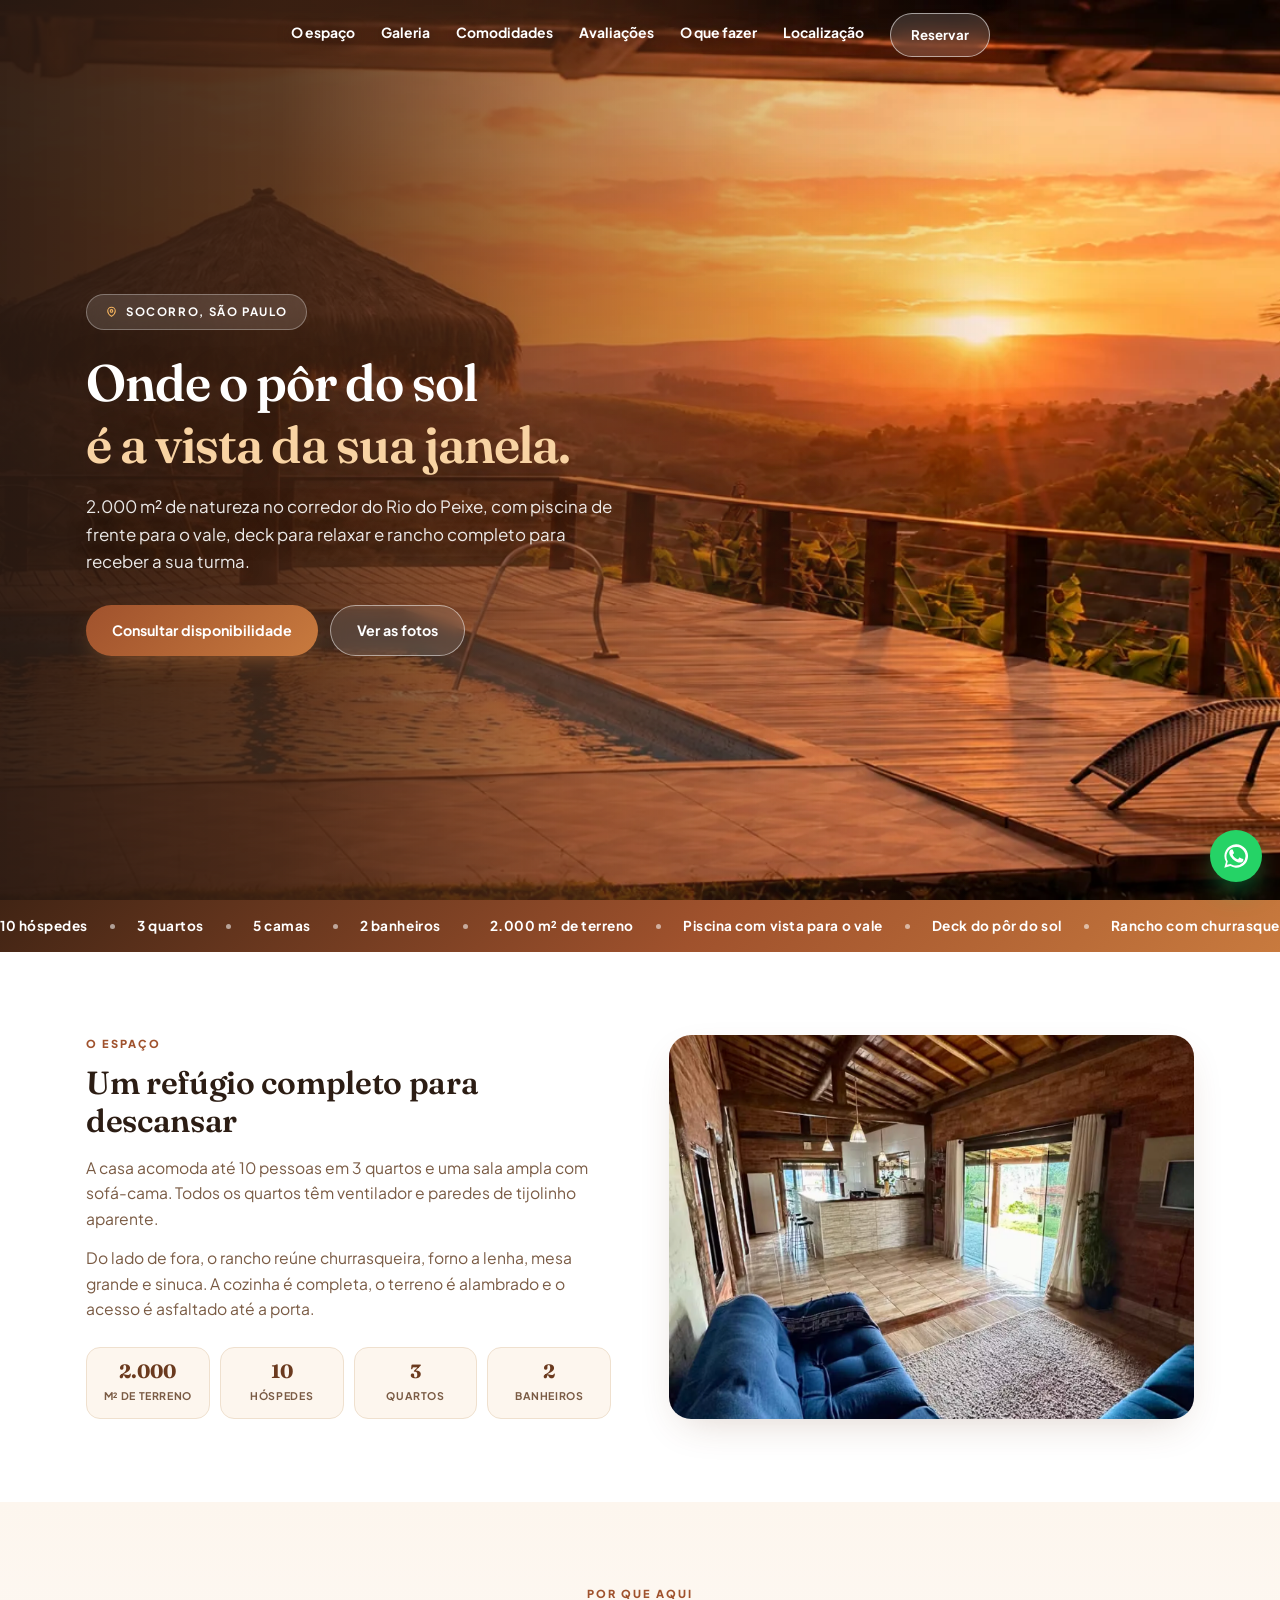
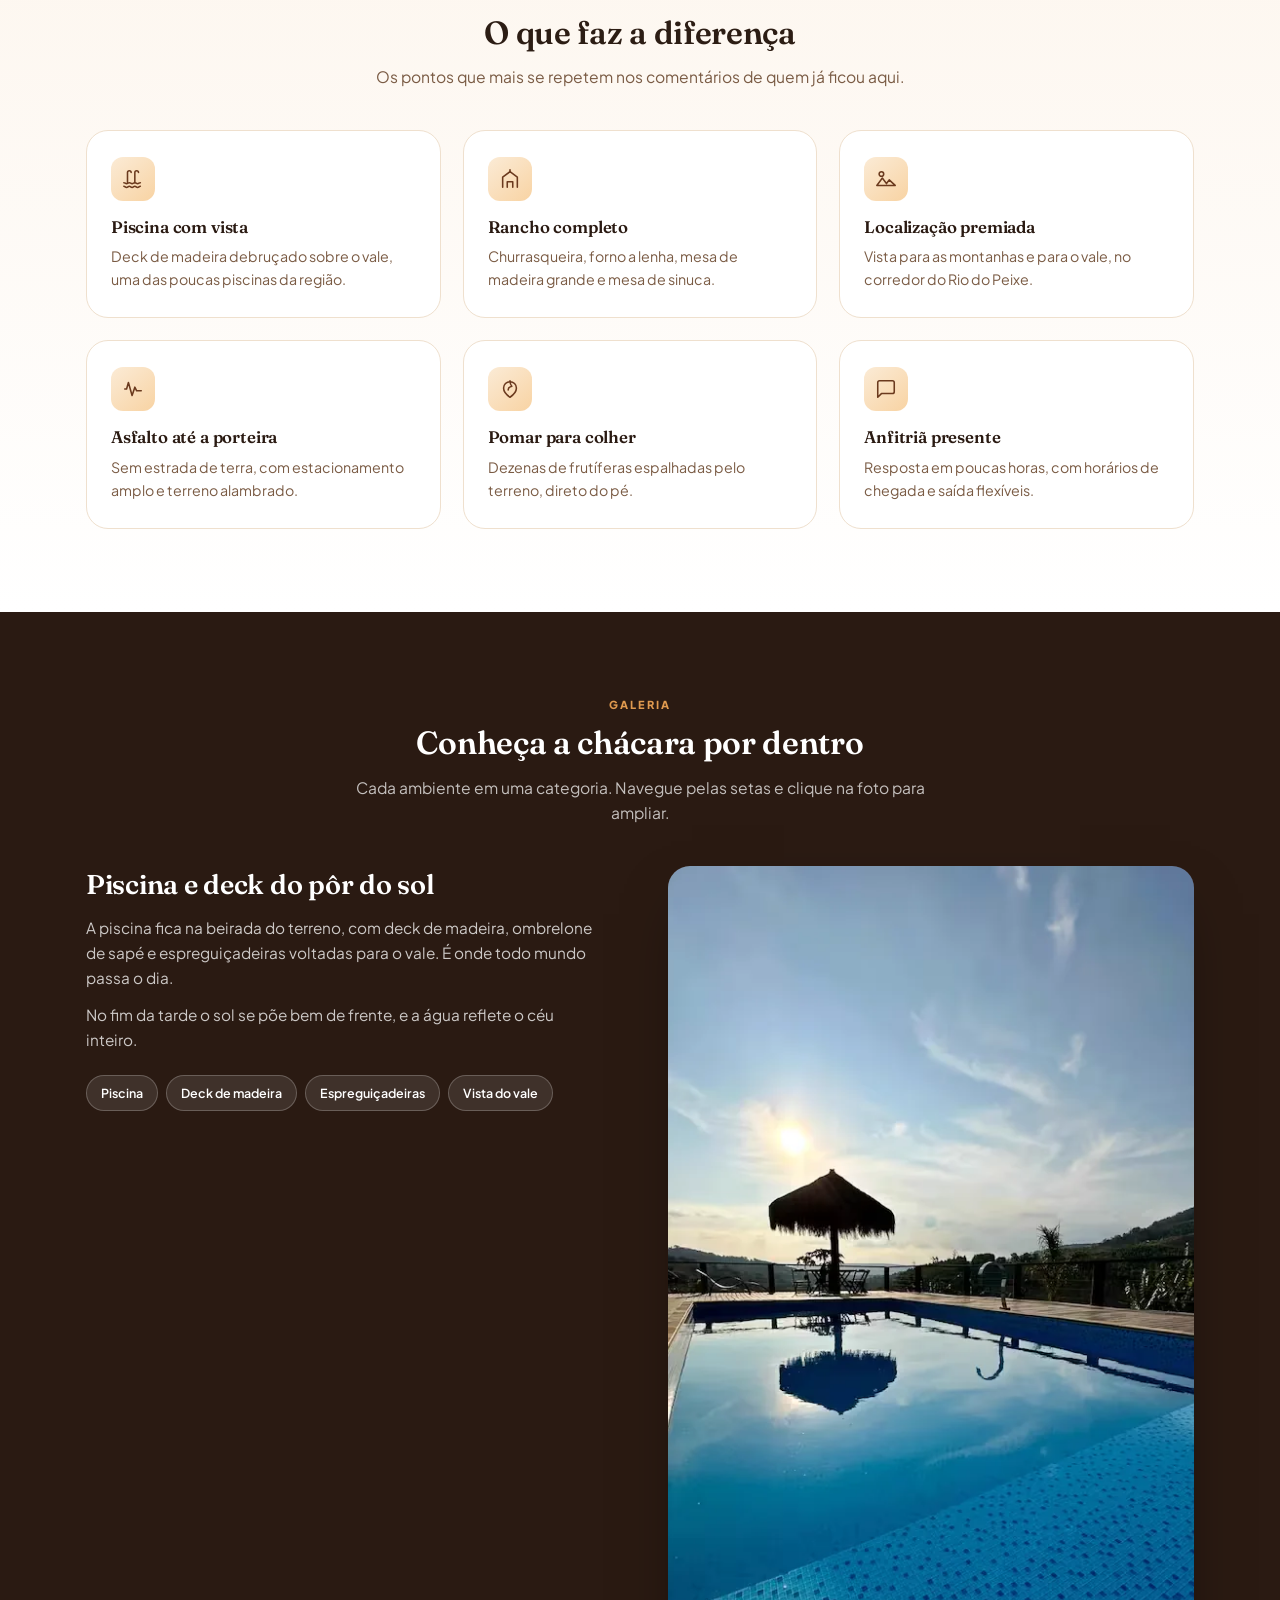
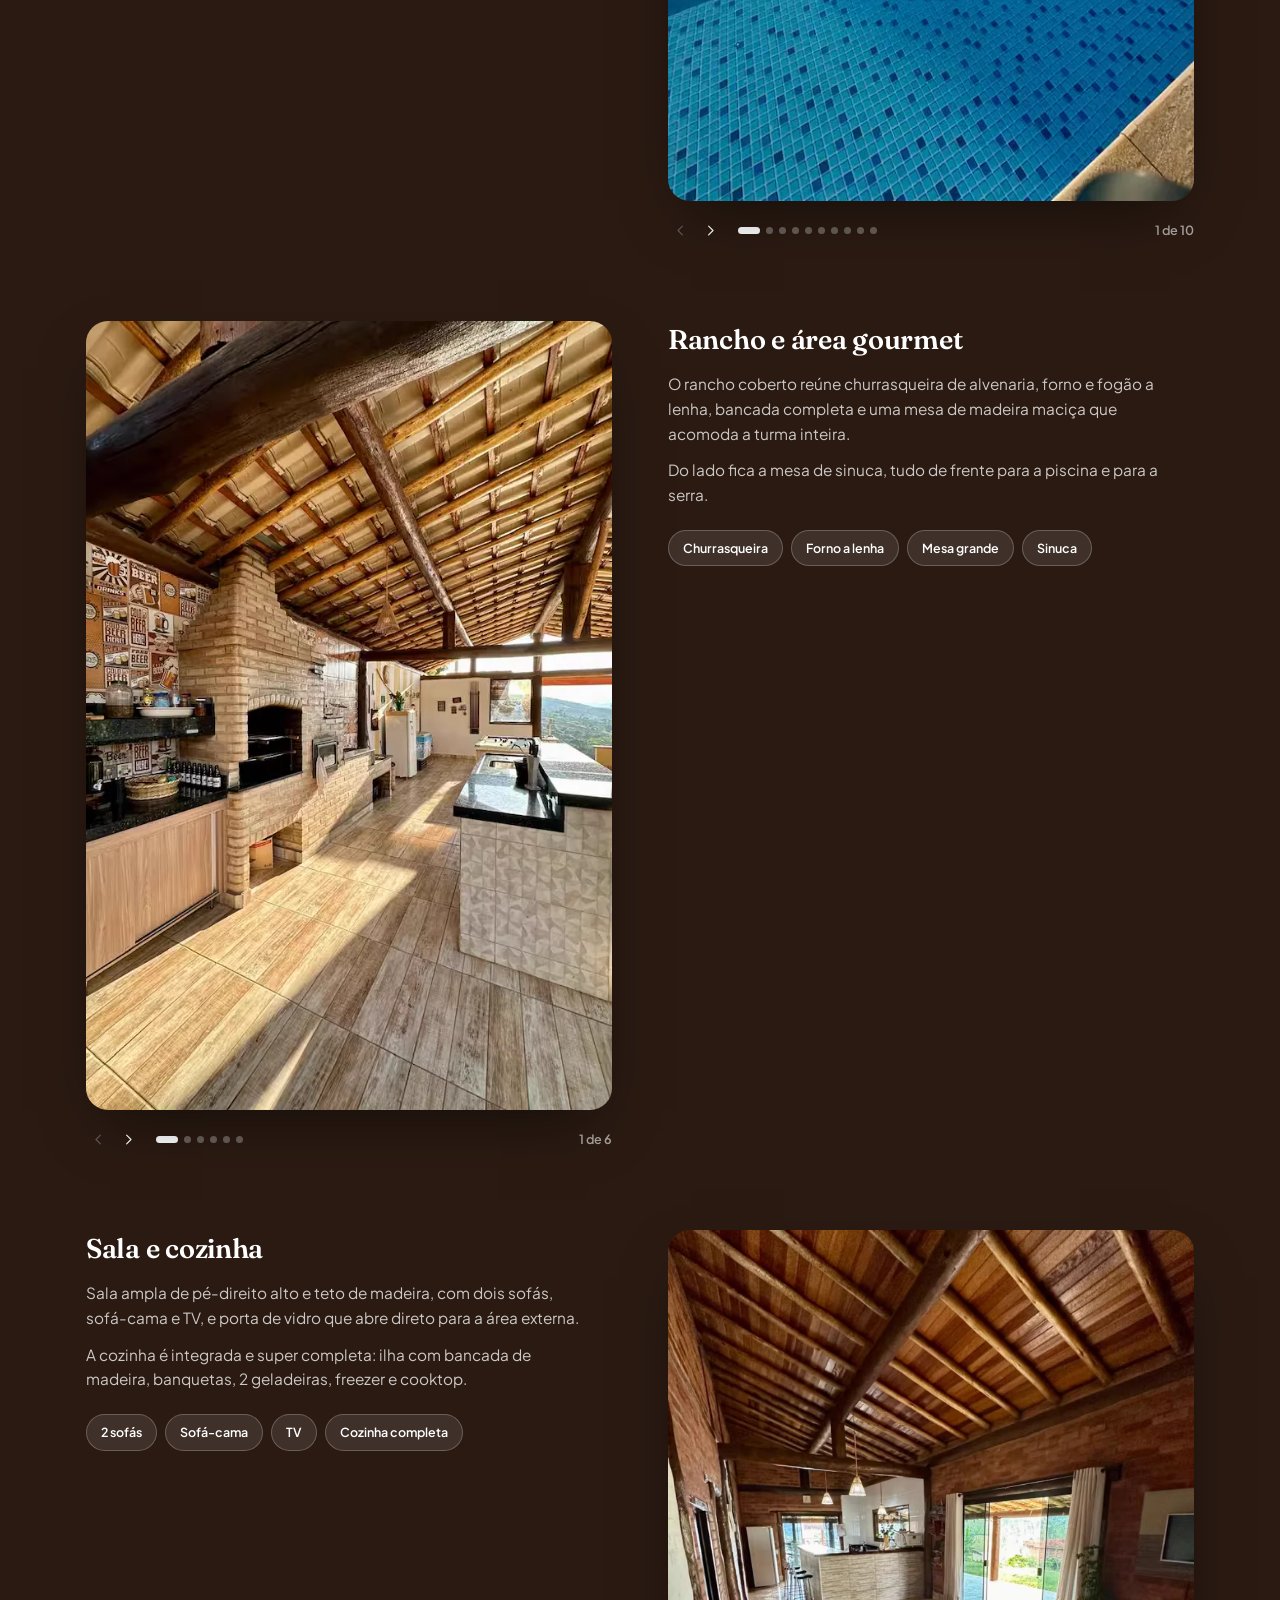
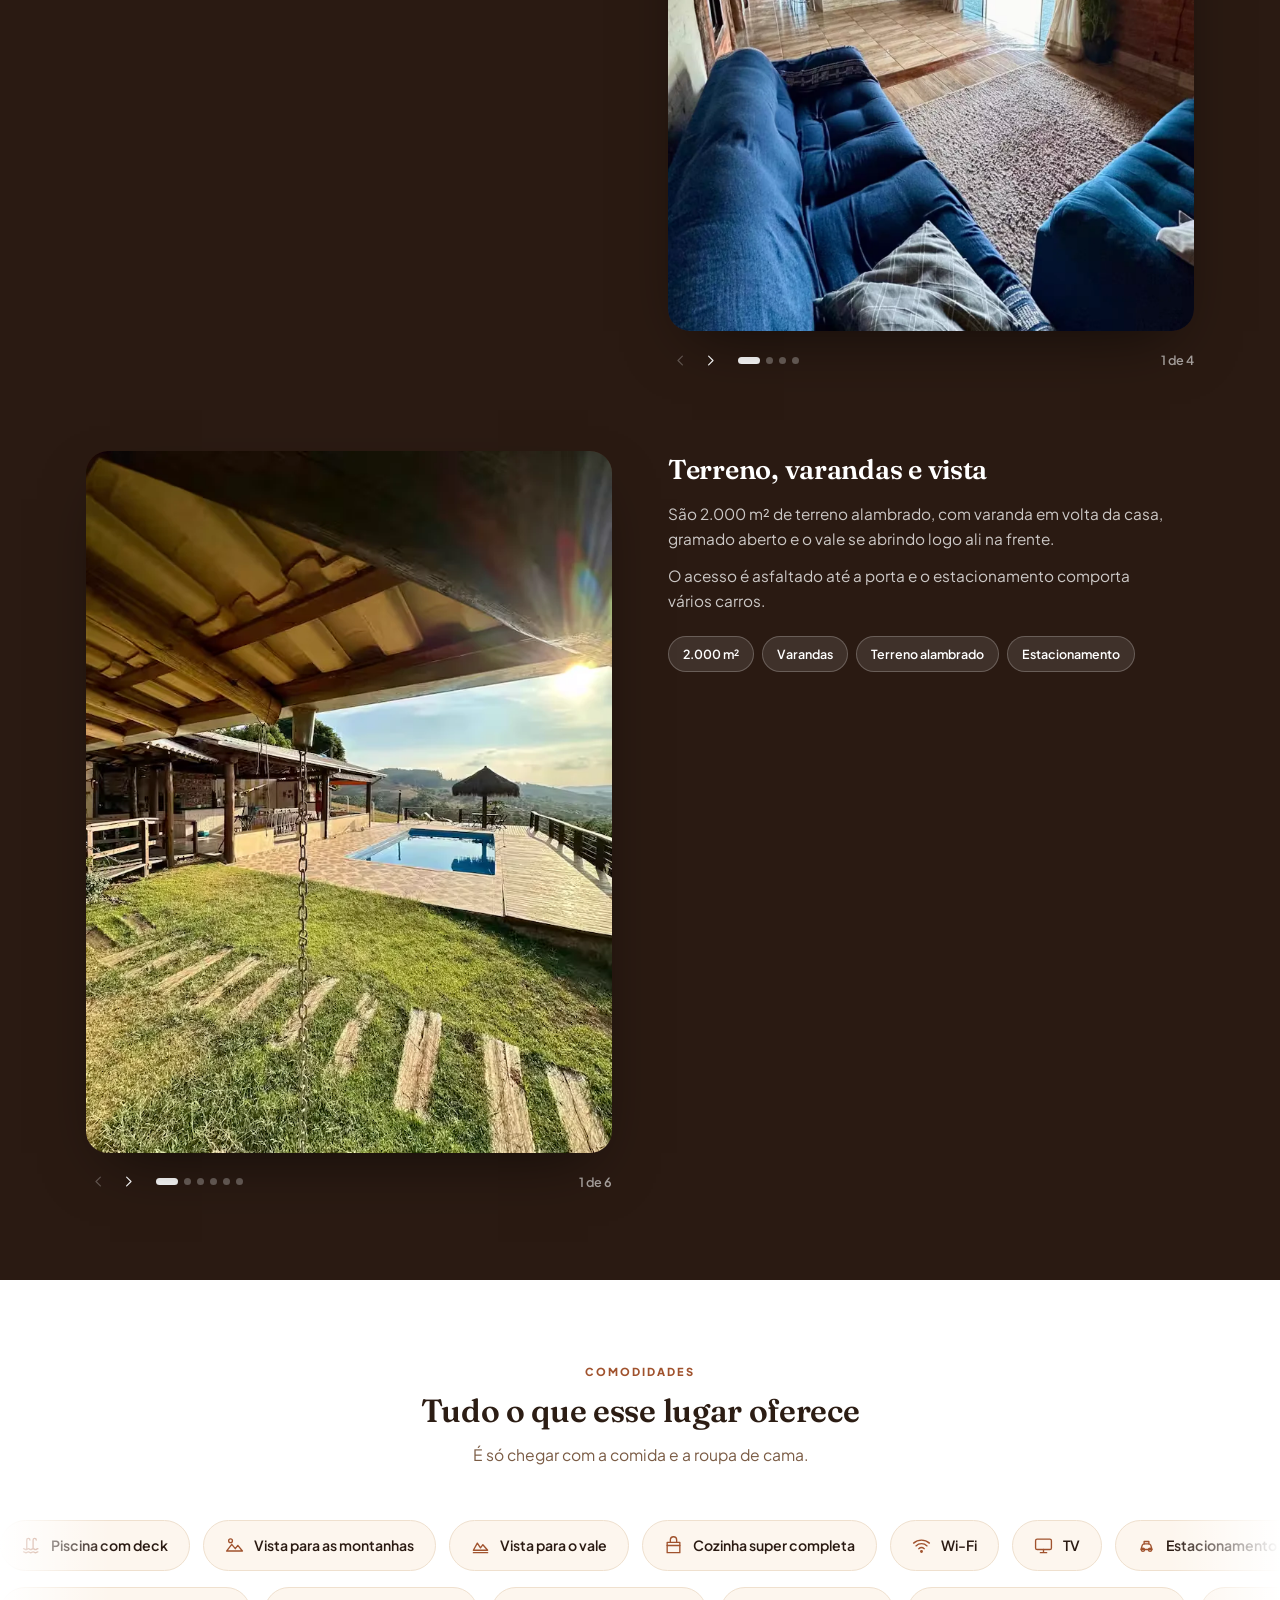
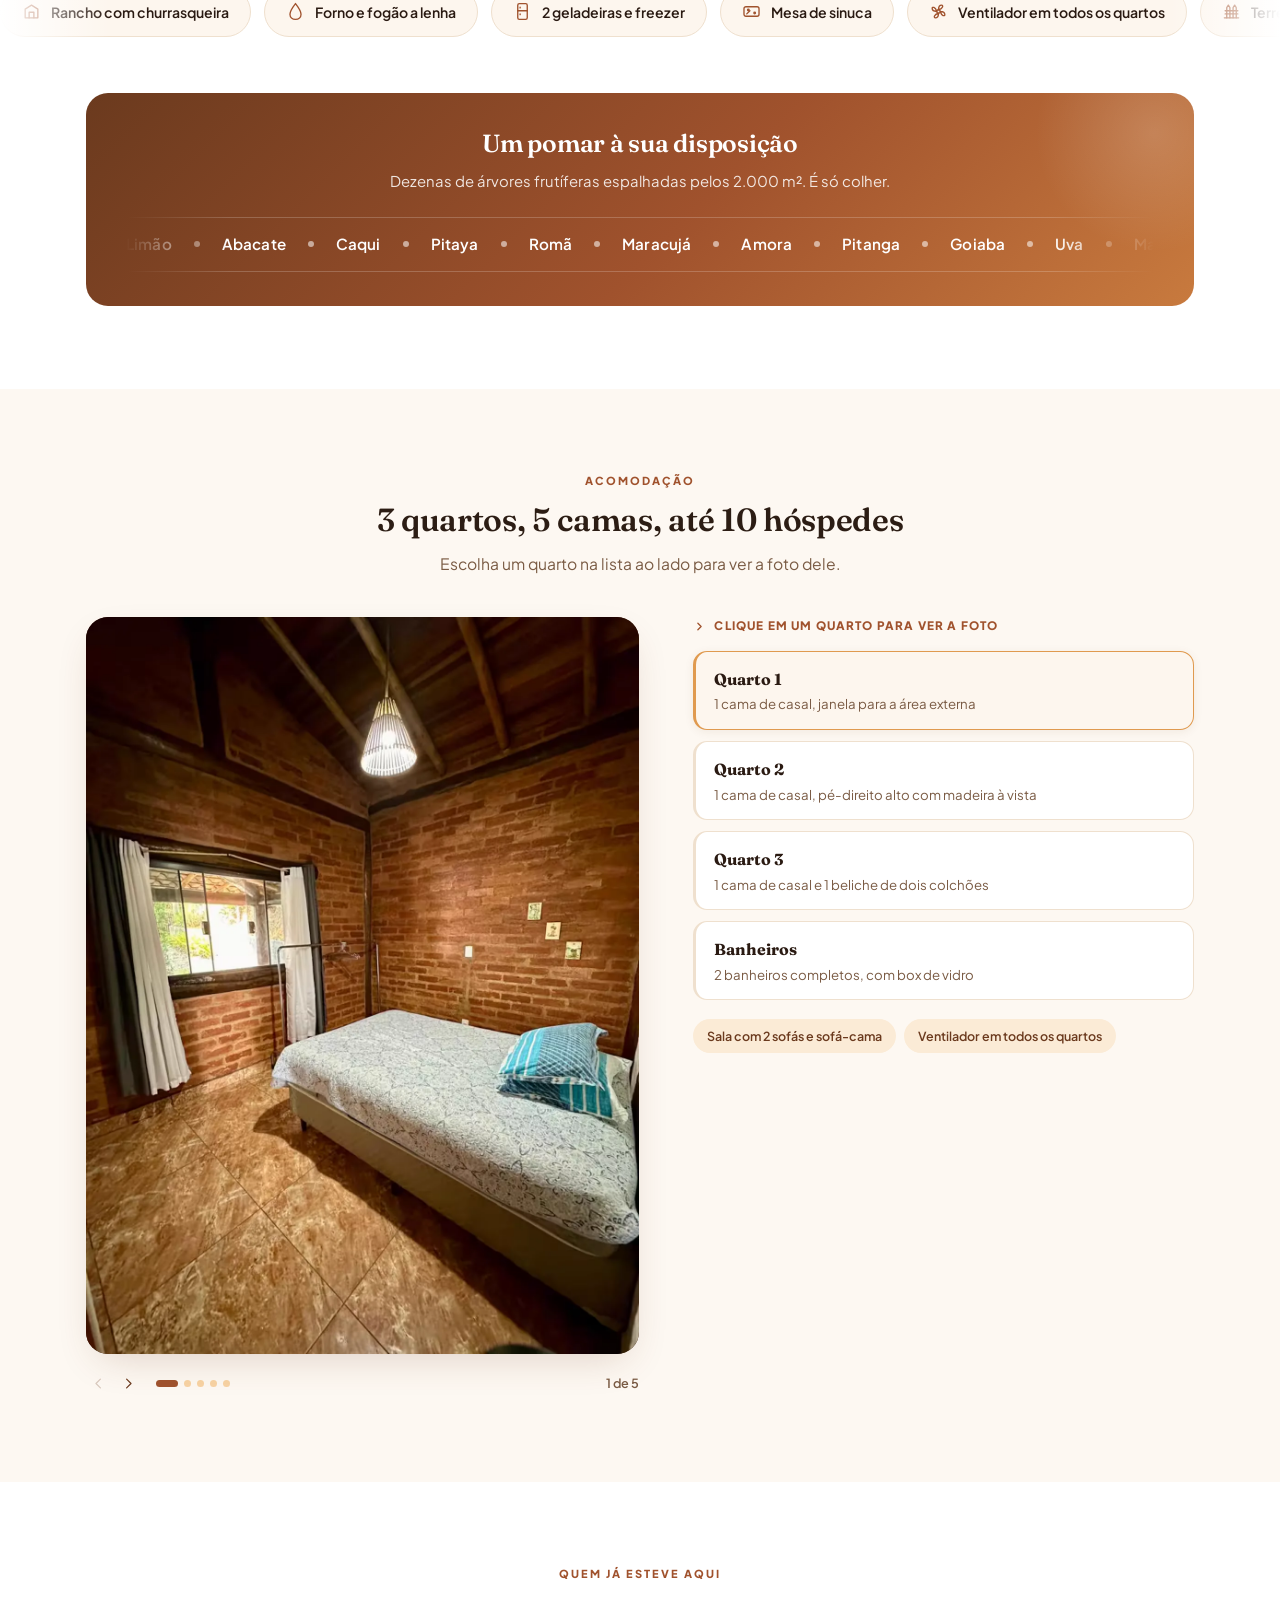
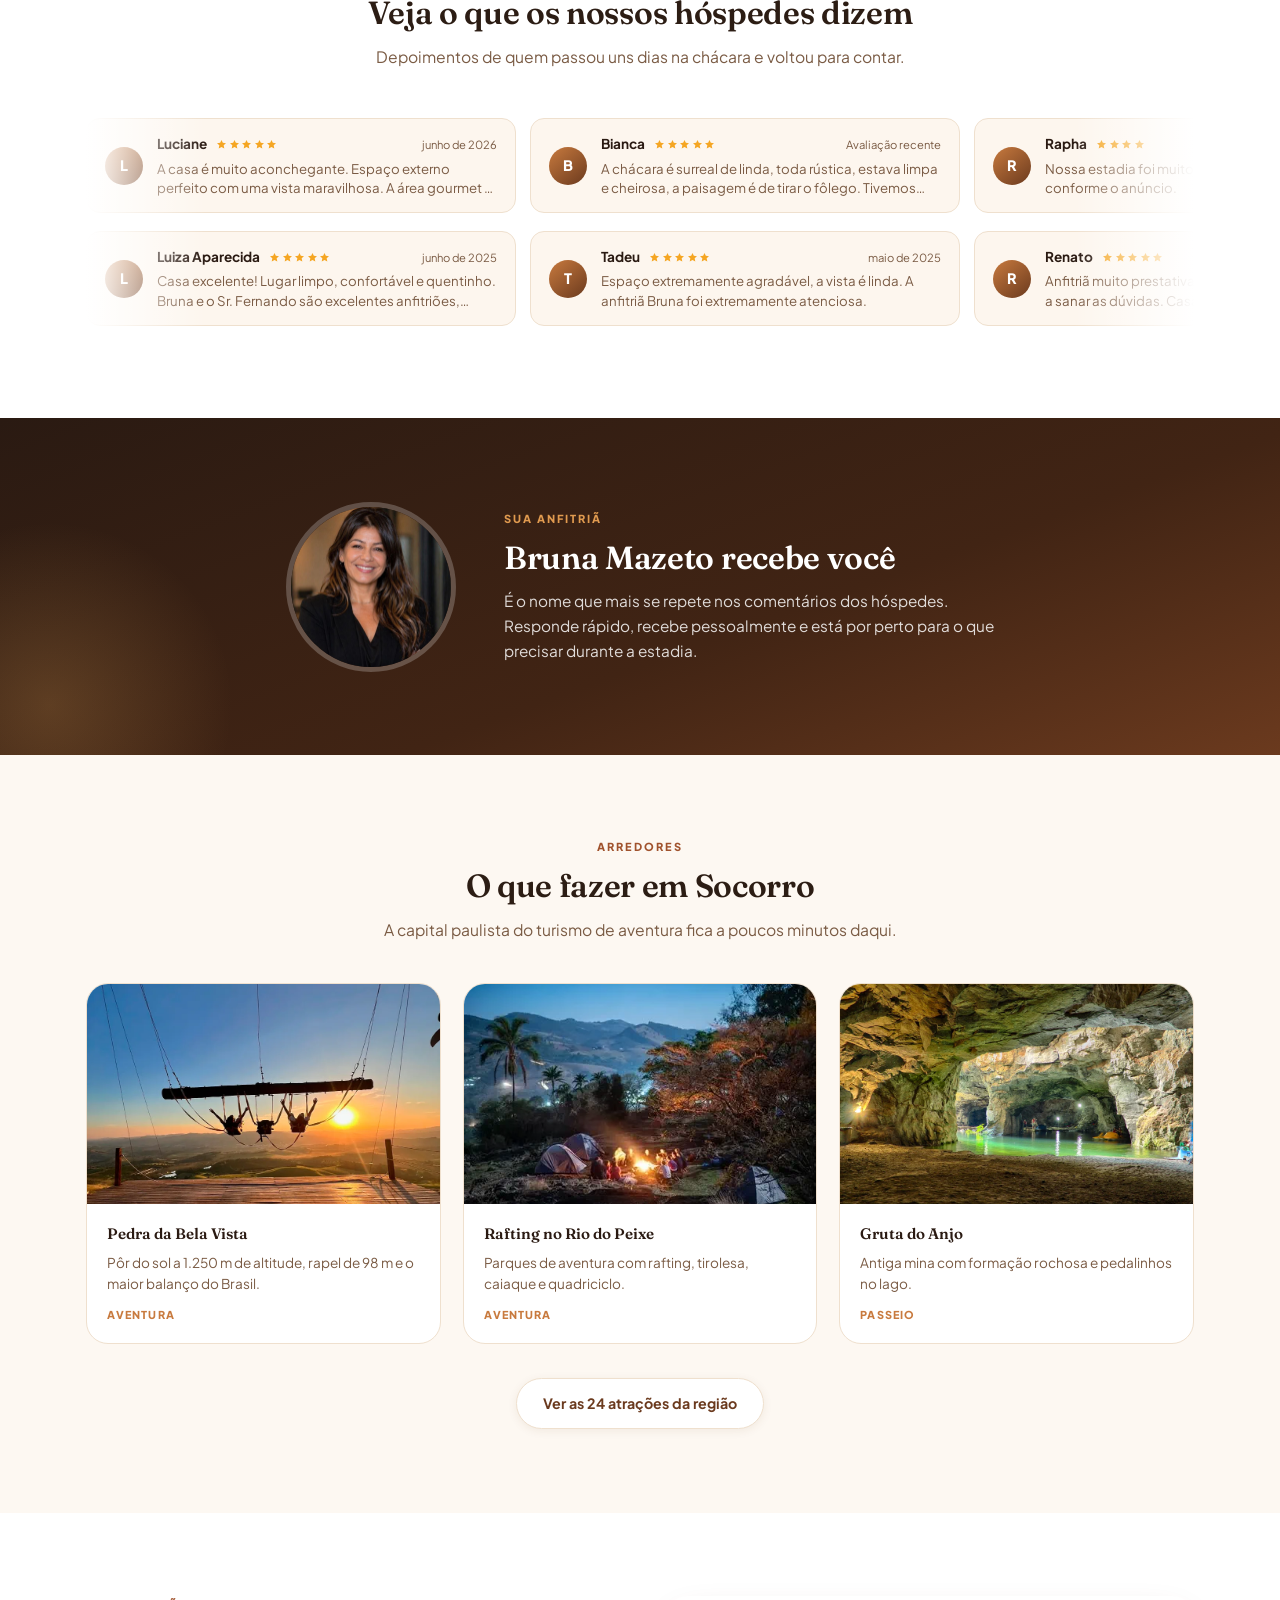
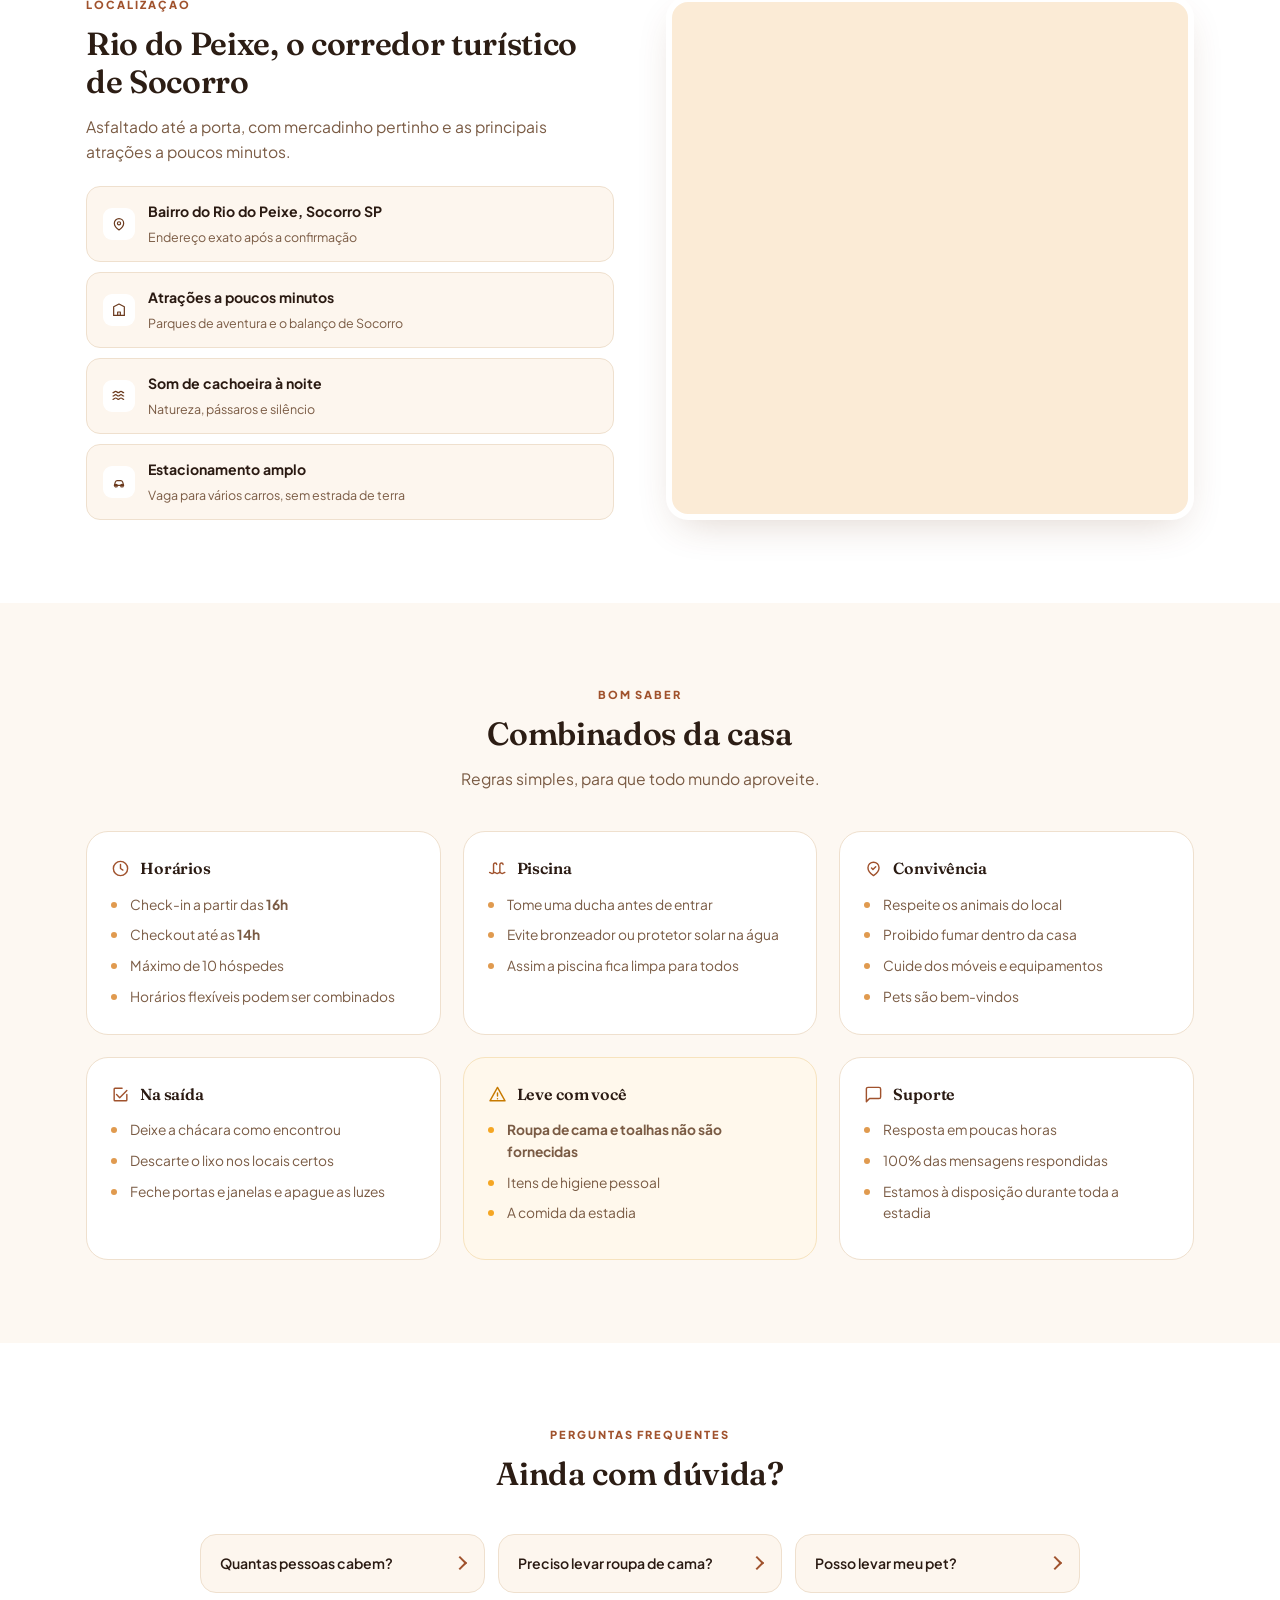
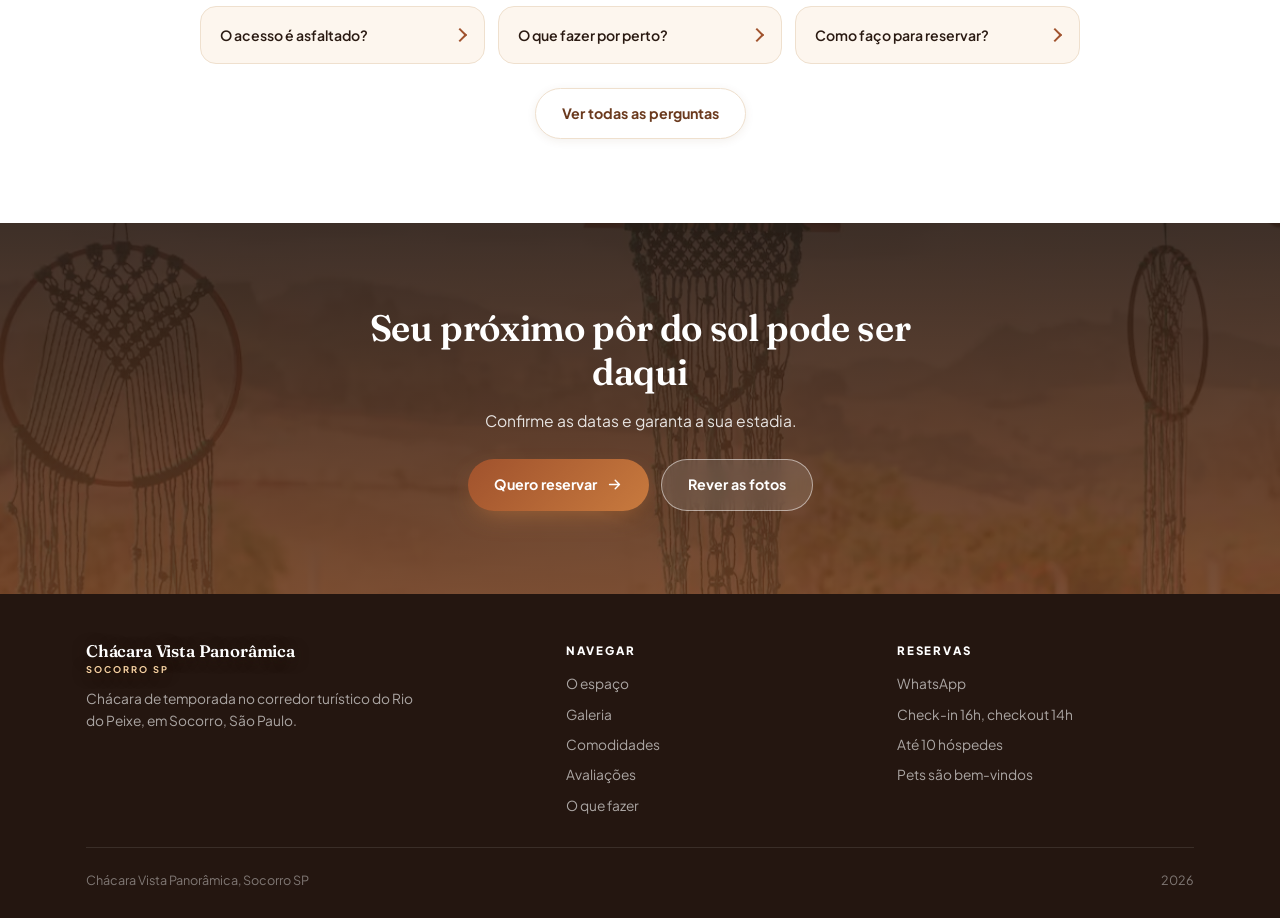
==== index.html @ 71abaa63 "Move os controles do carrossel para logo abaixo da imagem A coluna da foto vira flex: o viewport ocu" ====
<!DOCTYPE html>
<html lang="pt-BR">
<head>
<meta charset="UTF-8">
<meta name="viewport" content="width=device-width, initial-scale=1">
<title>Chácara com Vista Panorâmica em Socorro SP | Piscina e Pôr do Sol</title>
<meta name="description" content="Chácara para temporada em Socorro SP, no corredor turístico do Rio do Peixe. 2.000 m², piscina com vista para o vale, deck, churrasqueira e forno a lenha. Até 10 hóspedes.">
<meta name="theme-color" content="#6B3A1E">
<link rel="icon" href="data:image/svg+xml,%3Csvg xmlns='http://www.w3.org/2000/svg' viewBox='0 0 24 24' fill='none' stroke='%23C87A3E' stroke-width='2' stroke-linecap='round' stroke-linejoin='round'%3E%3Cpath d='M3 20h18'/%3E%3Cpath d='M5 20V9l7-5 7 5v11'/%3E%3Cpath d='M9 20v-6h6v6'/%3E%3C/svg%3E">

<meta property="og:type" content="website">
<meta property="og:title" content="Chácara com Vista Panorâmica, Socorro SP">
<meta property="og:description" content="Piscina com vista para o vale, deck do pôr do sol e 2.000 m² de natureza.">
<meta property="og:image" content="assets/fotos/hero.webp">
<meta property="og:locale" content="pt_BR">

<link rel="preconnect" href="https://fonts.googleapis.com">
<link rel="preconnect" href="https://fonts.gstatic.com" crossorigin>
<link href="https://fonts.googleapis.com/css2?family=Fraunces:opsz,wght@9..144,400;9..144,600&family=Plus+Jakarta+Sans:wght@400;500;600;700;800&display=swap" rel="stylesheet">
<link rel="stylesheet" href="assets/css/style.css">
</head>
<body>

<!-- ============ NAV ============ -->
<header class="nav" id="nav">
  <div class="nav-inner">
    <nav class="nav-links" id="menu">
      <a href="#espaco">O espaço</a>
      <a href="#galeria">Galeria</a>
      <a href="#comodidades">Comodidades</a>
      <a href="#avaliacoes">Avaliações</a>
      <a href="o-que-fazer.html">O que fazer</a>
      <a href="#localizacao">Localização</a>
      <button type="button" class="btn btn-ghost nav-cta" data-modal="reserva">Reservar</button>
    </nav>
    <button class="burger" id="burger" aria-label="Abrir menu" aria-expanded="false"><span></span></button>
  </div>
</header>

<!-- ============ HERO ============ -->
<section class="hero" id="top">
  <div class="hero-bg">
    <img src="assets/fotos/hero.webp" alt="Piscina com deck de madeira e vista panorâmica para as montanhas de Socorro" fetchpriority="high">
  </div>

  <div class="hero-inner">
    <div class="hero-content">
      <span class="hero-selo">
        <svg viewBox="0 0 24 24"><path d="M12 21s-7-4.6-7-10a7 7 0 0114 0c0 5.4-7 10-7 10z"/><circle cx="12" cy="11" r="2.4"/></svg>
        Socorro, São Paulo
      </span>

      <h1>Onde o pôr do sol<span>é a vista da sua janela.</span></h1>

      <p class="sub">
        2.000 m² de natureza no corredor do Rio do Peixe, com piscina de frente para
        o vale, deck para relaxar e rancho completo para receber a sua turma.
      </p>

      <div class="hero-ctas">
        <button type="button" class="btn btn-primary" data-modal="reserva">Consultar disponibilidade</button>
        <a class="btn btn-ghost" href="#galeria">Ver as fotos</a>
      </div>
    </div>
  </div>
</section>

<!-- ============ FAIXA DE BENEFÍCIOS ============ -->
<div class="faixa-benef" aria-hidden="true">
  <div class="benef-linha">
    <div class="benef-track"></div>
    <div class="benef-track"></div>
  </div>
</div>

<!-- ============ O ESPAÇO ============ -->
<section class="sobre" id="espaco">
  <div class="wrap sobre-grid">
    <div class="sobre-txt rv">
      <span class="eyebrow">O espaço</span>
      <h2>Um refúgio completo para descansar</h2>
      <p>
        A casa acomoda até 10 pessoas em 3 quartos e uma sala ampla com sofá-cama.
        Todos os quartos têm ventilador e paredes de tijolinho aparente.
      </p>
      <p>
        Do lado de fora, o rancho reúne churrasqueira, forno a lenha, mesa grande e sinuca.
        A cozinha é completa, o terreno é alambrado e o acesso é asfaltado até a porta.
      </p>

      <div class="sobre-chips">
        <div><b>2.000</b><small>m² de terreno</small></div>
        <div><b>10</b><small>Hóspedes</small></div>
        <div><b>3</b><small>Quartos</small></div>
        <div><b>2</b><small>Banheiros</small></div>
      </div>
    </div>

    <figure class="sobre-art rv" data-d="1">
      <img src="assets/fotos/sala-03.webp" alt="Piscina da chácara com ombrelone de sapé e a serra ao fundo" loading="lazy">
    </figure>
  </div>
</section>

<!-- ============ DIFERENCIAIS ============ -->
<section class="perks">
  <div class="wrap">
    <div class="sec-head center rv">
      <span class="eyebrow">Por que aqui</span>
      <h2>O que faz a diferença</h2>
      <p class="lead">Os pontos que mais se repetem nos comentários de quem já ficou aqui.</p>
    </div>

    <div class="grid-3">
      <article class="perk rv">
        <div class="perk-ico"><svg viewBox="0 0 24 24"><path d="M2 16c1.5 0 1.5 1.2 3 1.2S6.5 16 8 16s1.5 1.2 3 1.2 1.5-1.2 3-1.2 1.5 1.2 3 1.2 1.5-1.2 3-1.2"/><path d="M2 20c1.5 0 1.5 1.2 3 1.2S6.5 20 8 20s1.5 1.2 3 1.2 1.5-1.2 3-1.2 1.5 1.2 3 1.2 1.5-1.2 3-1.2"/><path d="M6 16V5a2 2 0 014 0M14 16V5a2 2 0 014 0"/></svg></div>
        <h3>Piscina com vista</h3>
        <p>Deck de madeira debruçado sobre o vale, uma das poucas piscinas da região.</p>
      </article>

      <article class="perk rv" data-d="1">
        <div class="perk-ico"><svg viewBox="0 0 24 24"><path d="M4 21V10l8-6 8 6v11"/><path d="M9 21v-6h6v6"/><path d="M12 4V2"/></svg></div>
        <h3>Rancho completo</h3>
        <p>Churrasqueira, forno a lenha, mesa de madeira grande e mesa de sinuca.</p>
      </article>

      <article class="perk rv" data-d="2">
        <div class="perk-ico"><svg viewBox="0 0 24 24"><path d="M2 19l6-8 4.5 6 3-4L22 19z"/><circle cx="7" cy="6.5" r="2.5"/></svg></div>
        <h3>Localização premiada</h3>
        <p>Vista para as montanhas e para o vale, no corredor do Rio do Peixe.</p>
      </article>

      <article class="perk rv">
        <div class="perk-ico"><svg viewBox="0 0 24 24"><path d="M3 12h2l2-7 4 14 3-9 2 4h5"/></svg></div>
        <h3>Asfalto até a porteira</h3>
        <p>Sem estrada de terra, com estacionamento amplo e terreno alambrado.</p>
      </article>

      <article class="perk rv" data-d="1">
        <div class="perk-ico"><svg viewBox="0 0 24 24"><path d="M12 21s-7-4.6-7-10a7 7 0 0114 0c0 5.4-7 10-7 10z"/><path d="M12 3c0 4 2 6 2 6s-4 1-4 4"/></svg></div>
        <h3>Pomar para colher</h3>
        <p>Dezenas de frutíferas espalhadas pelo terreno, direto do pé.</p>
      </article>

      <article class="perk rv" data-d="2">
        <div class="perk-ico"><svg viewBox="0 0 24 24"><path d="M21 15a2 2 0 01-2 2H7l-4 4V5a2 2 0 012-2h14a2 2 0 012 2z"/></svg></div>
        <h3>Anfitriã presente</h3>
        <p>Resposta em poucas horas, com horários de chegada e saída flexíveis.</p>
      </article>
    </div>
  </div>
</section>

<!-- ============ GALERIA ============ -->
<section class="galeria" id="galeria">
  <div class="wrap">
    <div class="sec-head center rv">
      <span class="eyebrow">Galeria</span>
      <h2>Conheça a chácara por dentro</h2>
      <p class="lead">Cada ambiente em uma categoria. Navegue pelas setas e clique na foto para ampliar.</p>
    </div>

    <!-- Piscina e deck -->
    <div class="gal-bloco rv" data-car>
      <div class="gal-txt">
        <h3>Piscina e deck do pôr do sol</h3>
        <p>
          A piscina fica na beirada do terreno, com deck de madeira, ombrelone de sapé e
          espreguiçadeiras voltadas para o vale. É onde todo mundo passa o dia.
        </p>
        <p>
          No fim da tarde o sol se põe bem de frente, e a água reflete o céu inteiro.
        </p>
        <div class="gal-itens">
          <span>Piscina</span><span>Deck de madeira</span><span>Espreguiçadeiras</span><span>Vista do vale</span>
        </div>

      </div>

      <div class="car-col">
        <div class="car-viewport">
          <div class="car-trilho">
            <figure class="car-slide"><img src="assets/fotos/piscina-04.webp" alt="Pôr do sol refletido na piscina da chácara" loading="lazy"></figure>
            <figure class="car-slide"><img src="assets/fotos/piscina-13.webp" alt="Piscina com a serra e o céu de nuvens ao fundo" loading="lazy"></figure>
            <figure class="car-slide"><img src="assets/fotos/piscina-03.webp" alt="Deck de madeira com espreguiçadeiras ao lado da piscina" loading="lazy"></figure>
            <figure class="car-slide"><img src="assets/fotos/piscina-07.webp" alt="Água azul da piscina com a cascata ligada" loading="lazy"></figure>
            <figure class="car-slide"><img src="assets/fotos/piscina-10.webp" alt="Reflexo do ombrelone na piscina durante o pôr do sol" loading="lazy"></figure>
            <figure class="car-slide"><img src="assets/fotos/piscina-11.webp" alt="Piscina azul com céu de verão e ombrelone de sapé" loading="lazy"></figure>
            <figure class="car-slide"><img src="assets/fotos/piscina-09.webp" alt="Deck de madeira ao lado da piscina, com a serra ao fundo" loading="lazy"></figure>
            <figure class="car-slide"><img src="assets/fotos/piscina-12.webp" alt="Piscina ao entardecer vista do gramado" loading="lazy"></figure>
            <figure class="car-slide"><img src="assets/fotos/piscina-14.webp" alt="Vista da piscina a partir do rancho coberto" loading="lazy"></figure>
            <figure class="car-slide"><img src="assets/fotos/piscina-02.webp" alt="Piscina de mosaico azul com ombrelone de sapé" loading="lazy"></figure>
          </div>
          </div>
      <div class="car-pe">
        <div class="car-nav">
          <button type="button" class="car-btn car-prev" aria-label="Foto anterior"><svg viewBox="0 0 24 24"><path d="M15 5l-7 7 7 7"/></svg></button>
          <button type="button" class="car-btn car-next" aria-label="Próxima foto"><svg viewBox="0 0 24 24"><path d="M9 5l7 7-7 7"/></svg></button>
        </div>
        <div class="car-pontos"></div>
        <span class="car-contador"></span>
      </div>
      </div>
    </div>

    <!-- Rancho e area gourmet -->
    <div class="gal-bloco invertido rv" data-car>
      <div class="gal-txt">
        <h3>Rancho e área gourmet</h3>
        <p>
          O rancho coberto reúne churrasqueira de alvenaria, forno e fogão a lenha, bancada
          completa e uma mesa de madeira maciça que acomoda a turma inteira.
        </p>
        <p>
          Do lado fica a mesa de sinuca, tudo de frente para a piscina e para a serra.
        </p>
        <div class="gal-itens">
          <span>Churrasqueira</span><span>Forno a lenha</span><span>Mesa grande</span><span>Sinuca</span>
        </div>

      </div>

      <div class="car-col">
        <div class="car-viewport">
          <div class="car-trilho">
            <figure class="car-slide"><img src="assets/fotos/exterior-02.webp" alt="Churrasqueira de alvenaria e bancada do rancho" loading="lazy"></figure>
            <figure class="car-slide"><img src="assets/fotos/exterior-07.webp" alt="Mesa de sinuca no rancho, com a piscina ao fundo" loading="lazy"></figure>
            <figure class="car-slide"><img src="assets/fotos/exterior-06.webp" alt="Mesa de madeira posta com café da manhã no rancho" loading="lazy"></figure>
            <figure class="car-slide"><img src="assets/fotos/exterior-01.webp" alt="Varanda do rancho com vista para a piscina" loading="lazy"></figure>
            <figure class="car-slide"><img src="assets/fotos/piscina-05.webp" alt="Piscina vista de dentro do rancho coberto" loading="lazy"></figure>
            <figure class="car-slide"><img src="assets/fotos/piscina-01.webp" alt="Deck com mesa e espreguiçadeiras sob o ombrelone" loading="lazy"></figure>
          </div>
          </div>
      <div class="car-pe">
        <div class="car-nav">
          <button type="button" class="car-btn car-prev" aria-label="Foto anterior"><svg viewBox="0 0 24 24"><path d="M15 5l-7 7 7 7"/></svg></button>
          <button type="button" class="car-btn car-next" aria-label="Próxima foto"><svg viewBox="0 0 24 24"><path d="M9 5l7 7-7 7"/></svg></button>
        </div>
        <div class="car-pontos"></div>
        <span class="car-contador"></span>
      </div>
      </div>
    </div>

    <!-- Sala e cozinha -->
    <div class="gal-bloco rv" data-car>
      <div class="gal-txt">
        <h3>Sala e cozinha</h3>
        <p>
          Sala ampla de pé-direito alto e teto de madeira, com dois sofás, sofá-cama e TV,
          e porta de vidro que abre direto para a área externa.
        </p>
        <p>
          A cozinha é integrada e super completa: ilha com bancada de madeira, banquetas,
          2 geladeiras, freezer e cooktop.
        </p>
        <div class="gal-itens">
          <span>2 sofás</span><span>Sofá-cama</span><span>TV</span><span>Cozinha completa</span>
        </div>

      </div>

      <div class="car-col">
        <div class="car-viewport">
          <div class="car-trilho">
            <figure class="car-slide"><img src="assets/fotos/sala-03.webp" alt="Sala ampla com sofás, tapete e cozinha integrada ao fundo" loading="lazy"></figure>
            <figure class="car-slide"><img src="assets/fotos/cozinha-01.webp" alt="Cozinha com ilha de madeira, banquetas e bancada completa" loading="lazy"></figure>
            <figure class="car-slide"><img src="assets/fotos/sala-02.webp" alt="Sofá-cama da sala e porta de vidro para a área externa" loading="lazy"></figure>
            <figure class="car-slide"><img src="assets/fotos/sala-01.webp" alt="TV instalada na parede de tijolinho aparente da sala" loading="lazy"></figure>
          </div>
          </div>
      <div class="car-pe">
        <div class="car-nav">
          <button type="button" class="car-btn car-prev" aria-label="Foto anterior"><svg viewBox="0 0 24 24"><path d="M15 5l-7 7 7 7"/></svg></button>
          <button type="button" class="car-btn car-next" aria-label="Próxima foto"><svg viewBox="0 0 24 24"><path d="M9 5l7 7-7 7"/></svg></button>
        </div>
        <div class="car-pontos"></div>
        <span class="car-contador"></span>
      </div>
      </div>
    </div>

    <!-- Terreno e vista -->
    <div class="gal-bloco invertido rv" data-car>
      <div class="gal-txt">
        <h3>Terreno, varandas e vista</h3>
        <p>
          São 2.000 m² de terreno alambrado, com varanda em volta da casa, gramado aberto
          e o vale se abrindo logo ali na frente.
        </p>
        <p>
          O acesso é asfaltado até a porta e o estacionamento comporta vários carros.
        </p>
        <div class="gal-itens">
          <span>2.000 m²</span><span>Varandas</span><span>Terreno alambrado</span><span>Estacionamento</span>
        </div>

      </div>

      <div class="car-col">
        <div class="car-viewport">
          <div class="car-trilho">
            <figure class="car-slide"><img src="assets/fotos/exterior-08.webp" alt="Casa, rancho e piscina vistos do gramado ao entardecer" loading="lazy"></figure>
            <figure class="car-slide"><img src="assets/fotos/exterior-09.webp" alt="Gramado da chácara com o vale de Socorro ao fundo" loading="lazy"></figure>
            <figure class="car-slide"><img src="assets/fotos/exterior-03.webp" alt="Fachada da casa com varanda coberta e telhado de barro" loading="lazy"></figure>
            <figure class="car-slide"><img src="assets/fotos/exterior-04.webp" alt="Varanda lateral da casa em piso de pedra" loading="lazy"></figure>
            <figure class="car-slide"><img src="assets/fotos/exterior-05.webp" alt="Filtros dos sonhos pendurados na varanda, com as montanhas ao fundo" loading="lazy"></figure>
            <figure class="car-slide"><img src="assets/fotos/piscina-08.webp" alt="Sol se pondo atrás da serra, visto da chácara" loading="lazy"></figure>
          </div>
          </div>
      <div class="car-pe">
        <div class="car-nav">
          <button type="button" class="car-btn car-prev" aria-label="Foto anterior"><svg viewBox="0 0 24 24"><path d="M15 5l-7 7 7 7"/></svg></button>
          <button type="button" class="car-btn car-next" aria-label="Próxima foto"><svg viewBox="0 0 24 24"><path d="M9 5l7 7-7 7"/></svg></button>
        </div>
        <div class="car-pontos"></div>
        <span class="car-contador"></span>
      </div>
      </div>
    </div>

  </div>
</section>

<!-- ============ COMODIDADES ============ -->
<section class="amen" id="comodidades">
  <div class="wrap">
    <div class="sec-head center rv">
      <span class="eyebrow">Comodidades</span>
      <h2>Tudo o que esse lugar oferece</h2>
      <p class="lead">É só chegar com a comida e a roupa de cama.</p>
    </div>
  </div>

  <div class="faixa rv">
    <div class="faixa-linha">
      <div class="faixa-track" data-faixa="1"></div>
      <div class="faixa-track" data-faixa="1"></div>
    </div>
    <div class="faixa-linha inversa">
      <div class="faixa-track" data-faixa="2"></div>
      <div class="faixa-track" data-faixa="2"></div>
    </div>
  </div>

  <div class="wrap">
    <div class="pomar rv">
      <h3>Um pomar à sua disposição</h3>
      <p>Dezenas de árvores frutíferas espalhadas pelos 2.000 m². É só colher.</p>
      <div class="pomar-faixa">
        <div class="pomar-linha">
          <div class="pomar-track"></div>
          <div class="pomar-track"></div>
        </div>
      </div>
    </div>
  </div>
</section>

<!-- ============ QUARTOS ============ -->
<section class="quartos">
  <div class="wrap">
    <div class="sec-head center rv">
      <span class="eyebrow">Acomodação</span>
      <h2>3 quartos, 5 camas, até 10 hóspedes</h2>
      <p class="lead">Escolha um quarto na lista ao lado para ver a foto dele.</p>
    </div>

    <div class="quartos-grid rv" data-car id="carQuartos">
      <div class="car-col">
        <div class="car-viewport">
          <div class="car-trilho">
              <figure class="car-slide"><img src="assets/fotos/quarto1-01.webp" alt="Quarto 1 com cama de casal e paredes de tijolinho aparente" loading="lazy"></figure>
              <figure class="car-slide"><img src="assets/fotos/quarto2-01.webp" alt="Quarto 2 com cama de casal, ventilador e teto de madeira" loading="lazy"></figure>
              <figure class="car-slide"><img src="assets/fotos/quarto3-01.webp" alt="Quarto 3 com beliche de dois colchões e cama de casal" loading="lazy"></figure>
              <figure class="car-slide"><img src="assets/fotos/banheiro-01.webp" alt="Banheiro com box de vidro, bancada e parede de tijolinho" loading="lazy"></figure>
              <figure class="car-slide"><img src="assets/fotos/banheiro-02.webp" alt="Segundo banheiro com box de vidro e chuveiro" loading="lazy"></figure>
          </div>
          </div>
      <div class="car-pe">
        <div class="car-nav">
          <button type="button" class="car-btn car-prev" aria-label="Foto anterior"><svg viewBox="0 0 24 24"><path d="M15 5l-7 7 7 7"/></svg></button>
          <button type="button" class="car-btn car-next" aria-label="Próxima foto"><svg viewBox="0 0 24 24"><path d="M9 5l7 7-7 7"/></svg></button>
        </div>
        <div class="car-pontos"></div>
        <span class="car-contador"></span>
      </div>
      </div>

      <div class="quartos-lista">
        <p class="dica">
          <svg viewBox="0 0 24 24"><path d="M9 18l6-6-6-6"/></svg>
          Clique em um quarto para ver a foto
        </p>

        <button type="button" class="quarto-item" data-alvo="carQuartos" data-ir="0">
          <b>Quarto 1</b>
          <small>1 cama de casal, janela para a área externa</small>
        </button>
        <button type="button" class="quarto-item" data-alvo="carQuartos" data-ir="1">
          <b>Quarto 2</b>
          <small>1 cama de casal, pé-direito alto com madeira à vista</small>
        </button>
        <button type="button" class="quarto-item" data-alvo="carQuartos" data-ir="2">
          <b>Quarto 3</b>
          <small>1 cama de casal e 1 beliche de dois colchões</small>
        </button>

        <button type="button" class="quarto-item" data-alvo="carQuartos" data-ir="3">
          <b>Banheiros</b>
          <small>2 banheiros completos, com box de vidro</small>
        </button>


        <div class="quartos-mais">
          <span>Sala com 2 sofás e sofá-cama</span>
          <span>Ventilador em todos os quartos</span>
        </div>
      </div>
    </div>
  </div>
</section>

<!-- ============ AVALIAÇÕES ============ -->
<section class="reviews" id="avaliacoes">
  <div class="wrap">
    <div class="sec-head center rv">
      <span class="eyebrow">Quem já esteve aqui</span>
      <h2>Veja o que os nossos hóspedes dizem</h2>
      <p class="lead">Depoimentos de quem passou uns dias na chácara e voltou para contar.</p>
    </div>

    <div class="r-carrossel rv">
      <div class="r-linha">
        <div class="r-track" data-linha="1"></div>
        <div class="r-track" data-linha="1"></div>
      </div>
      <div class="r-linha inversa">
        <div class="r-track" data-linha="2"></div>
        <div class="r-track" data-linha="2"></div>
      </div>
    </div>
  </div>
</section>

<!-- ============ ANFITRIA ============ -->
<section class="host">
  <div class="wrap host-grid">
    <div class="host-photo rv">
      <img src="assets/img/bruna.jpg" alt="Bruna Mazeto, anfitriã da chácara">
    </div>
    <div class="rv" data-d="1">
      <span class="eyebrow">Sua anfitriã</span>
      <h2>Bruna Mazeto recebe você</h2>
      <p>
        É o nome que mais se repete nos comentários dos hóspedes. Responde rápido,
        recebe pessoalmente e está por perto para o que precisar durante a estadia.
      </p>
    </div>
  </div>
</section>

<!-- ============ O QUE FAZER (chamada) ============ -->
<section class="fazer-teaser">
  <div class="wrap">
    <div class="sec-head center rv">
      <span class="eyebrow">Arredores</span>
      <h2>O que fazer em Socorro</h2>
      <p class="lead">A capital paulista do turismo de aventura fica a poucos minutos daqui.</p>
    </div>

    <div class="grid-3">
      <article class="at-card rv">
        <div class="ph"><img src="assets/socorro/pedra-bela-vista.webp" alt="Pedra da Bela Vista, em Socorro" loading="lazy"></div>
        <div class="at-body">
          <b>Pedra da Bela Vista</b>
          <p>Pôr do sol a 1.250 m de altitude, rapel de 98 m e o maior balanço do Brasil.</p>
          <span class="at-tag">Aventura</span>
        </div>
      </article>

      <article class="at-card rv" data-d="1">
        <div class="ph"><img src="assets/socorro/aui-maue.webp" alt="Rafting no Rio do Peixe, em Socorro" loading="lazy"></div>
        <div class="at-body">
          <b>Rafting no Rio do Peixe</b>
          <p>Parques de aventura com rafting, tirolesa, caiaque e quadriciclo.</p>
          <span class="at-tag">Aventura</span>
        </div>
      </article>

      <article class="at-card rv" data-d="2">
        <div class="ph"><img src="assets/socorro/gruta-do-anjo.webp" alt="Gruta do Anjo, em Socorro" loading="lazy"></div>
        <div class="at-body">
          <b>Gruta do Anjo</b>
          <p>Antiga mina com formação rochosa e pedalinhos no lago.</p>
          <span class="at-tag">Passeio</span>
        </div>
      </article>
    </div>

    <div class="teaser-cta rv">
      <a class="btn btn-outline" href="o-que-fazer.html">Ver as 24 atrações da região</a>
    </div>
  </div>
</section>

<!-- ============ LOCALIZAÇÃO ============ -->
<section class="local" id="localizacao">
  <div class="wrap local-grid">
    <div class="local-txt rv">
      <span class="eyebrow">Localização</span>
      <h2>Rio do Peixe, o corredor turístico de Socorro</h2>
      <p class="lead" style="margin-top:12px">
        Asfaltado até a porta, com mercadinho pertinho e as principais atrações
        a poucos minutos.
      </p>

      <div class="spots">
        <div class="spot">
          <span class="ico"><svg viewBox="0 0 24 24"><path d="M12 21s-7-4.6-7-10a7 7 0 0114 0c0 5.4-7 10-7 10z"/><circle cx="12" cy="11" r="2.4"/></svg></span>
          <span><b>Bairro do Rio do Peixe, Socorro SP</b><small>Endereço exato após a confirmação</small></span>
        </div>
        <div class="spot">
          <span class="ico"><svg viewBox="0 0 24 24"><path d="M4 20V7l8-4 8 4v13"/><path d="M4 20h16"/><path d="M10 20v-5h4v5"/></svg></span>
          <span><b>Atrações a poucos minutos</b><small>Parques de aventura e o balanço de Socorro</small></span>
        </div>
        <div class="spot">
          <span class="ico"><svg viewBox="0 0 24 24"><path d="M3 17c2 0 2-2 4-2s2 2 4 2 2-2 4-2 2 2 4 2"/><path d="M3 12c2 0 2-2 4-2s2 2 4 2 2-2 4-2 2 2 4 2"/><path d="M3 7c2 0 2-2 4-2s2 2 4 2 2-2 4-2 2 2 4 2"/></svg></span>
          <span><b>Som de cachoeira à noite</b><small>Natureza, pássaros e silêncio</small></span>
        </div>
        <div class="spot">
          <span class="ico"><svg viewBox="0 0 24 24"><path d="M5 17h14l-1.6-5.2A3 3 0 0014.5 10h-5a3 3 0 00-2.9 1.8z"/><circle cx="7.5" cy="17.5" r="2"/><circle cx="16.5" cy="17.5" r="2"/></svg></span>
          <span><b>Estacionamento amplo</b><small>Vaga para vários carros, sem estrada de terra</small></span>
        </div>
      </div>
    </div>

    <div class="map-card rv" data-d="1">
      <iframe
        title="Mapa de Socorro, São Paulo"
        src="https://www.google.com/maps?q=Bairro%20do%20Rio%20do%20Peixe%2C%20Socorro%20-%20SP&z=12&output=embed"
        loading="lazy" referrerpolicy="no-referrer-when-downgrade" allowfullscreen></iframe>
    </div>
  </div>
</section>

<!-- ============ REGRAS ============ -->
<section class="regras">
  <div class="wrap">
    <div class="sec-head center rv">
      <span class="eyebrow">Bom saber</span>
      <h2>Combinados da casa</h2>
      <p class="lead">Regras simples, para que todo mundo aproveite.</p>
    </div>

    <div class="grid-3">
      <div class="reg-card rv">
        <h3><svg viewBox="0 0 24 24"><circle cx="12" cy="12" r="9"/><path d="M12 7v5l3 2"/></svg> Horários</h3>
        <ul>
          <li>Check-in a partir das <strong>16h</strong></li>
          <li>Checkout até as <strong>14h</strong></li>
          <li>Máximo de 10 hóspedes</li>
          <li>Horários flexíveis podem ser combinados</li>
        </ul>
      </div>

      <div class="reg-card rv" data-d="1">
        <h3><svg viewBox="0 0 24 24"><path d="M2 17c1.6 0 1.6 1.3 3.2 1.3S6.8 17 8.4 17s1.6 1.3 3.2 1.3S13.2 17 14.8 17s1.6 1.3 3.2 1.3S19.6 17 21.2 17"/><path d="M7 17V7a2 2 0 014 0M15 17V7a2 2 0 014 0"/></svg> Piscina</h3>
        <ul>
          <li>Tome uma ducha antes de entrar</li>
          <li>Evite bronzeador ou protetor solar na água</li>
          <li>Assim a piscina fica limpa para todos</li>
        </ul>
      </div>

      <div class="reg-card rv" data-d="2">
        <h3><svg viewBox="0 0 24 24"><path d="M12 21s-7-4.6-7-10a7 7 0 0114 0c0 5.4-7 10-7 10z"/><path d="M9.5 11.5l1.8 1.8 3.5-3.6"/></svg> Convivência</h3>
        <ul>
          <li>Respeite os animais do local</li>
          <li>Proibido fumar dentro da casa</li>
          <li>Cuide dos móveis e equipamentos</li>
          <li>Pets são bem-vindos</li>
        </ul>
      </div>

      <div class="reg-card rv">
        <h3><svg viewBox="0 0 24 24"><path d="M20 7l-9 9-4-4"/><path d="M20 12v7a1 1 0 01-1 1H5a1 1 0 01-1-1V5a1 1 0 011-1h9"/></svg> Na saída</h3>
        <ul>
          <li>Deixe a chácara como encontrou</li>
          <li>Descarte o lixo nos locais certos</li>
          <li>Feche portas e janelas e apague as luzes</li>
        </ul>
      </div>

      <div class="reg-card alert rv" data-d="1">
        <h3><svg viewBox="0 0 24 24"><path d="M12 3l9.5 17H2.5z"/><path d="M12 10v4M12 17.2v.1"/></svg> Leve com você</h3>
        <ul>
          <li><strong>Roupa de cama e toalhas não são fornecidas</strong></li>
          <li>Itens de higiene pessoal</li>
          <li>A comida da estadia</li>
        </ul>
      </div>

      <div class="reg-card rv" data-d="2">
        <h3><svg viewBox="0 0 24 24"><path d="M21 15a2 2 0 01-2 2H7l-4 4V5a2 2 0 012-2h14a2 2 0 012 2z"/></svg> Suporte</h3>
        <ul>
          <li>Resposta em poucas horas</li>
          <li>100% das mensagens respondidas</li>
          <li>Estamos à disposição durante toda a estadia</li>
        </ul>
      </div>
    </div>
  </div>
</section>

<!-- ============ FAQ ============ -->
<section class="faq">
  <div class="wrap">
    <div class="sec-head center rv">
      <span class="eyebrow">Perguntas frequentes</span>
      <h2>Ainda com dúvida?</h2>
    </div>

    <div class="faq-atalhos rv">
      <button type="button" class="atalho" data-modal="faq" data-faq="0"><span>Quantas pessoas cabem?</span></button>
      <button type="button" class="atalho" data-modal="faq" data-faq="1"><span>Preciso levar roupa de cama?</span></button>
      <button type="button" class="atalho" data-modal="faq" data-faq="2"><span>Posso levar meu pet?</span></button>
      <button type="button" class="atalho" data-modal="faq" data-faq="3"><span>O acesso é asfaltado?</span></button>
      <button type="button" class="atalho" data-modal="faq" data-faq="4"><span>O que fazer por perto?</span></button>
      <button type="button" class="atalho" data-modal="faq" data-faq="5"><span>Como faço para reservar?</span></button>
    </div>

    <div class="faq-cta rv">
      <button type="button" class="btn btn-outline" data-modal="faq">Ver todas as perguntas</button>
    </div>
  </div>
</section>

<!-- ============ CTA FINAL ============ -->
<section class="cta">
  <div class="cta-bg"><img src="assets/fotos/exterior-05.webp" alt="" aria-hidden="true" loading="lazy"></div>
  <div class="wrap cta-inner">
    <div class="rv">
      <h2>Seu próximo pôr do sol pode ser daqui</h2>
      <p>Confirme as datas e garanta a sua estadia.</p>
      <div class="cta-btns">
        <button type="button" class="btn btn-primary" data-modal="reserva">
          Quero reservar
          <svg viewBox="0 0 24 24" fill="none" stroke="currentColor" stroke-width="2" stroke-linecap="round" stroke-linejoin="round"><path d="M5 12h14M13 6l6 6-6 6"/></svg>
        </button>
        <a class="btn btn-ghost" href="#galeria">Rever as fotos</a>
      </div>
      </div>
  </div>
</section>

<!-- ============ FOOTER ============ -->
<footer>
  <div class="wrap">
    <div class="f-grid">
      <div>
        <a href="index.html" class="logo">
          <span>Chácara Vista Panorâmica<small>Socorro SP</small></span>
        </a>
        <p style="max-width:34ch">
          Chácara de temporada no corredor turístico do Rio do Peixe, em Socorro, São Paulo.
        </p>
      </div>
      <div>
        <h4>Navegar</h4>
        <ul>
          <li><a href="#espaco">O espaço</a></li>
          <li><a href="#galeria">Galeria</a></li>
          <li><a href="#comodidades">Comodidades</a></li>
          <li><a href="#avaliacoes">Avaliações</a></li>
          <li><a href="o-que-fazer.html">O que fazer</a></li>
        </ul>
      </div>
      <div>
        <h4>Reservas</h4>
        <ul>
          <li><a href="https://wa.me/5519994013782" target="_blank" rel="noopener">WhatsApp</a></li>
          <li>Check-in 16h, checkout 14h</li>
          <li>Até 10 hóspedes</li>
          <li>Pets são bem-vindos</li>
        </ul>
      </div>
    </div>
    <div class="f-bottom">
      <span>Chácara Vista Panorâmica, Socorro SP</span>
      <span id="ano"></span>
    </div>
  </div>
</footer>

<a class="float-wa" href="https://wa.me/5519994013782?text=Ol%C3%A1%20Bruna!%20Vi%20o%20site%20da%20ch%C3%A1cara%20e%20queria%20saber%20sobre%20disponibilidade." target="_blank" rel="noopener" aria-label="Falar no WhatsApp">
  <svg viewBox="0 0 24 24"><path d="M17.5 14.4c-.3-.2-1.8-.9-2-1-.3-.1-.5-.2-.7.1s-.8 1-.9 1.2c-.2.2-.3.2-.6.1-.3-.2-1.3-.5-2.4-1.5-.9-.8-1.5-1.8-1.6-2.1-.2-.3 0-.4.1-.6l.5-.5c.1-.2.2-.3.3-.5 0-.2 0-.4 0-.5 0-.2-.7-1.6-.9-2.2-.2-.6-.5-.5-.7-.5h-.6c-.2 0-.5.1-.8.4s-1 1-1 2.5 1.1 2.9 1.2 3.1c.2.2 2.1 3.2 5.1 4.5.7.3 1.3.5 1.7.6.7.2 1.4.2 1.9.1.6-.1 1.8-.7 2-1.4.3-.7.3-1.3.2-1.4-.1-.2-.3-.2-.6-.4zM12 2a10 10 0 00-8.6 15L2 22l5.2-1.4A10 10 0 1012 2zm0 18.2c-1.6 0-3.1-.4-4.4-1.2l-.3-.2-3.1.8.8-3-.2-.3A8.2 8.2 0 1120.2 12 8.2 8.2 0 0112 20.2z"/></svg>
</a>

<!-- ============ LIGHTBOX ============ -->
<div class="lb" id="lb" role="dialog" aria-modal="true" aria-label="Galeria de fotos">
  <button class="lb-btn lb-close" id="lbClose" aria-label="Fechar"><svg viewBox="0 0 24 24"><path d="M6 6l12 12M18 6L6 18"/></svg></button>
  <button class="lb-btn lb-prev" id="lbPrev" aria-label="Foto anterior"><svg viewBox="0 0 24 24"><path d="M15 6l-6 6 6 6"/></svg></button>
  <img id="lbImg" src="" alt="">
  <button class="lb-btn lb-next" id="lbNext" aria-label="Próxima foto"><svg viewBox="0 0 24 24"><path d="M9 6l6 6-6 6"/></svg></button>
  <div class="lb-cap" id="lbCap"></div>
</div>

<!-- ============ POP-UP DE RESERVA ============ -->
<div class="modal" id="modalReserva" role="dialog" aria-modal="true" aria-labelledby="tituloReserva">
  <div class="modal-box">
    <div class="modal-head">
      <div>
        <h3 id="tituloReserva">Vamos reservar?</h3>
        <p>Preencha e abrimos o WhatsApp com tudo pronto.</p>
      </div>
      <button type="button" class="modal-x" data-fechar aria-label="Fechar"><svg viewBox="0 0 24 24"><path d="M6 6l12 12M18 6L6 18"/></svg></button>
    </div>

    <form id="formReserva" novalidate>
      <div class="duo">
        <div class="campo"><label for="rIn">Check-in</label><input type="date" id="rIn" name="checkin"></div>
        <div class="campo"><label for="rOut">Check-out</label><input type="date" id="rOut" name="checkout"></div>
      </div>

      <div class="campo">
        <label>Quantos hóspedes?</label>
        <div class="opcoes">
          <input type="radio" name="hospedes" id="h1" value="1"><label for="h1">1</label>
          <input type="radio" name="hospedes" id="h2" value="2" checked><label for="h2">2</label>
          <input type="radio" name="hospedes" id="h3" value="3"><label for="h3">3</label>
          <input type="radio" name="hospedes" id="h4" value="4"><label for="h4">4</label>
          <input type="radio" name="hospedes" id="h5" value="5 a 6"><label for="h5">5 a 6</label>
          <input type="radio" name="hospedes" id="h6" value="7 a 10"><label for="h6">7 a 10</label>
          <input type="radio" name="hospedes" id="h7" value="mais de 10"><label for="h7">10+</label>
        </div>
      </div>

      <div class="campo">
        <label>O que você procura? (opcional)</label>
        <div class="opcoes">
          <input type="radio" name="perfil" id="p0" value="" checked><label for="p0">Não informar</label>
          <input type="radio" name="perfil" id="p1" value="Casa inteira"><label for="p1">Casa inteira</label>
          <input type="radio" name="perfil" id="p2" value="Família"><label for="p2">Família</label>
          <input type="radio" name="perfil" id="p3" value="A dois"><label for="p3">A dois</label>
          <input type="radio" name="perfil" id="p4" value="Amigos"><label for="p4">Amigos</label>
          <input type="radio" name="perfil" id="p5" value="Evento"><label for="p5">Evento</label>
        </div>
      </div>

      <div class="campo"><label for="rNome">Seu nome</label><input type="text" id="rNome" name="nome" placeholder="Como podemos te chamar?" autocomplete="name"></div>
      <div class="campo"><label for="rObs">Observação (opcional)</label><textarea id="rObs" name="obs" placeholder="Ex.: chegada após as 22h, precisa de berço"></textarea></div>

      <div class="previa">
        <h4>Prévia da mensagem</h4>
        <pre id="previaTexto"></pre>
      </div>

      <div class="modal-acoes">
        <button type="button" class="btn-voltar" data-fechar>Voltar</button>
        <button type="submit" class="btn btn-wa">
          Enviar no WhatsApp
          <svg viewBox="0 0 24 24" fill="currentColor"><path d="M17.5 14.4c-.3-.2-1.8-.9-2-1-.3-.1-.5-.2-.7.1s-.8 1-.9 1.2c-.2.2-.3.2-.6.1-.3-.2-1.3-.5-2.4-1.5-.9-.8-1.5-1.8-1.6-2.1-.2-.3 0-.4.1-.6l.5-.5c.1-.2.2-.3.3-.5 0-.2 0-.4 0-.5 0-.2-.7-1.6-.9-2.2-.2-.6-.5-.5-.7-.5h-.6c-.2 0-.5.1-.8.4s-1 1-1 2.5 1.1 2.9 1.2 3.1c.2.2 2.1 3.2 5.1 4.5.7.3 1.3.5 1.7.6.7.2 1.4.2 1.9.1.6-.1 1.8-.7 2-1.4.3-.7.3-1.3.2-1.4-.1-.2-.3-.2-.6-.4zM12 2a10 10 0 00-8.6 15L2 22l5.2-1.4A10 10 0 1012 2z"/></svg>
        </button>
      </div>

      <p class="modal-pe">Bairro do Rio do Peixe, Socorro SP</p>
    </form>
  </div>
</div>

<!-- ============ POP-UP DE FAQ ============ -->
<div class="modal" id="modalFaq" role="dialog" aria-modal="true" aria-labelledby="tituloFaq">
  <div class="modal-box larga">
    <div class="modal-head">
      <div>
        <h3 id="tituloFaq">Principais dúvidas</h3>
        <p>Tudo o que você precisa saber antes de reservar.</p>
      </div>
      <button type="button" class="modal-x" data-fechar aria-label="Fechar"><svg viewBox="0 0 24 24"><path d="M6 6l12 12M18 6L6 18"/></svg></button>
    </div>

    <div class="faq-modal-list">
      <div class="faq-item">
        <button type="button" class="faq-q">Quantas pessoas cabem na chácara? <i></i></button>
        <div class="faq-a"><p>Até 10 hóspedes, em 3 quartos e uma sala com 2 sofás e sofá-cama. Ao todo, 5 camas e 2 banheiros.</p></div>
      </div>
      <div class="faq-item">
        <button type="button" class="faq-q">Preciso levar roupa de cama e toalha? <i></i></button>
        <div class="faq-a"><p>Sim, roupas de cama e toalhas não são fornecidas. O resto da estrutura, como cozinha completa, geladeiras e forno a lenha, já está tudo lá.</p></div>
      </div>
      <div class="faq-item">
        <button type="button" class="faq-q">Posso levar meu pet? <i></i></button>
        <div class="faq-a"><p>Pode. A chácara é pet friendly e o terreno é totalmente alambrado. Só pedimos respeito aos animais que já vivem no local.</p></div>
      </div>
      <div class="faq-item">
        <button type="button" class="faq-q">O acesso é de terra? <i></i></button>
        <div class="faq-a"><p>Não. O acesso é asfaltado até a porta da chácara, com estacionamento amplo para vários carros.</p></div>
      </div>
      <div class="faq-item">
        <button type="button" class="faq-q">O que tem para fazer por perto? <i></i></button>
        <div class="faq-a"><p>Socorro é a capital paulista do turismo de aventura. Parques, rafting, tirolesa e o famoso balanço da cidade ficam a poucos minutos. Veja a lista completa na página O que fazer.</p></div>
      </div>
      <div class="faq-item">
        <button type="button" class="faq-q">Como faço para reservar? <i></i></button>
        <div class="faq-a"><p>Clique em reservar, preencha as datas e envie pelo WhatsApp. A Bruna confirma a disponibilidade, passa os valores e envia as orientações de chegada.</p></div>
      </div>
      <div class="faq-item">
        <button type="button" class="faq-q">Quais são os horários de check-in e checkout? <i></i></button>
        <div class="faq-a"><p>Check-in a partir das 16h e checkout até as 14h. Horários diferentes podem ser combinados conforme a agenda.</p></div>
      </div>
      <div class="faq-item">
        <button type="button" class="faq-q">A piscina é aquecida? <i></i></button>
        <div class="faq-a"><p>Não é aquecida. Pedimos apenas que todos tomem uma ducha antes de entrar e evitem bronzeador ou protetor solar na água.</p></div>
      </div>
      <div class="faq-item">
        <button type="button" class="faq-q">Preciso levar comida? <i></i></button>
        <div class="faq-a"><p>Sim. A cozinha é completa, mas os alimentos ficam por sua conta. Há um mercadinho bem perto para o que faltar.</p></div>
      </div>
    </div>

    <div class="modal-acoes" style="margin-top:18px">
      <button type="button" class="btn-voltar" data-fechar>Voltar</button>
      <button type="button" class="btn btn-primary" data-modal="reserva">Quero reservar</button>
    </div>
  </div>
</div>

<script type="application/ld+json">
{
  "@context":"https://schema.org",
  "@type":"LodgingBusiness",
  "name":"Chácara Vista Panorâmica",
  "description":"Chácara de temporada em Socorro SP, no corredor turístico do Rio do Peixe. 2.000 m², piscina com vista para o vale, deck, churrasqueira e capacidade para 10 hóspedes.",
  "address":{"@type":"PostalAddress","addressLocality":"Socorro","addressRegion":"SP","addressCountry":"BR"},
  "telephone":"+5519994013782",
  "petsAllowed":true,
  "checkinTime":"16:00",
  "checkoutTime":"14:00",
  "aggregateRating":{"@type":"AggregateRating","ratingValue":"4.86","reviewCount":"22","bestRating":"5"}
}
</script>

<script src="assets/js/site.js"></script>
</body>
</html>
---- assets/css/style.css ----
/* ===================================================================
   CHACARA VISTA PANORAMICA  |  Socorro / SP
   Folha de estilo unica, usada por index.html e o-que-fazer.html
   =================================================================== */

:root{
  /* Paleta tirada da foto do por do sol da chacara */
  --sol-900:#2A1A12;
  --sol-800:#412414;
  --sol-700:#6B3A1E;
  --sol-600:#A0522D;
  --sol-500:#C87A3E;
  --sol-400:#E09A4F;
  --sol-300:#F5B45F;
  --sol-200:#F8D3A3;
  --sol-100:#FBEBD6;
  --sol-50:#FDF6EE;
  --agua:#3E8E96;

  --branco:#FFFFFF;
  --papel:#FDF8F2;
  --texto:#2C1D14;
  --texto-suave:#7A5B44;
  --borda:#EFE0CE;
  --dourado:#F5A623;

  --sombra-sm:0 2px 10px rgba(107,58,30,.08);
  --sombra:0 14px 40px -14px rgba(107,58,30,.24);

  --raio:16px;
  --raio-lg:22px;
  --max:1160px;
  --nav-h:70px;
  --gap:22px;
}

*{margin:0;padding:0;box-sizing:border-box}
html{scroll-behavior:smooth;scroll-padding-top:84px;-webkit-text-size-adjust:100%}
body{
  font-family:'Plus Jakarta Sans',-apple-system,BlinkMacSystemFont,'Segoe UI',sans-serif;
  color:var(--texto);background:var(--branco);
  line-height:1.62;overflow-x:hidden;font-size:15.5px;
}
img{display:block;max-width:100%}
a{color:inherit;text-decoration:none}
button{font:inherit;cursor:pointer;border:none;background:none;color:inherit}
::selection{background:var(--sol-500);color:#fff}

.wrap{width:100%;max-width:var(--max);margin-inline:auto;padding-inline:26px}

h1,h2,h3{font-family:'Fraunces',Georgia,serif;font-weight:600;line-height:1.2;letter-spacing:-.01em}
h2{font-size:clamp(1.5rem,2.7vw,2rem)}
h3{font-size:1.05rem;line-height:1.35}

.eyebrow{
  display:block;font-size:.69rem;font-weight:800;letter-spacing:.18em;text-transform:uppercase;
  color:var(--sol-600);margin-bottom:11px;font-family:'Plus Jakarta Sans',sans-serif;
}
.lead{color:var(--texto-suave);font-size:.98rem;max-width:56ch}

section{padding:clamp(56px,6.5vw,88px) 0;position:relative}
.sec-head{max-width:600px;margin-bottom:40px}
.sec-head.center{margin-inline:auto;text-align:center}
.sec-head.center .lead{margin-inline:auto}
.sec-head p{margin-top:12px}

/* ---------- Botoes ---------- */
.btn{
  display:inline-flex;align-items:center;justify-content:center;gap:9px;
  padding:13px 26px;border-radius:100px;font-weight:700;font-size:.89rem;white-space:nowrap;
  transition:transform .25s cubic-bezier(.34,1.4,.5,1),box-shadow .25s,background .25s,color .25s,border-color .25s;
}
.btn svg{width:17px;height:17px;flex-shrink:0}
.btn-primary{background:linear-gradient(135deg,var(--sol-600),var(--sol-500));color:#fff;box-shadow:0 10px 26px -10px rgba(200,122,62,.65)}
.btn-primary:hover{transform:translateY(-3px);box-shadow:0 18px 34px -12px rgba(200,122,62,.75)}

/* Brilho lento atravessando os CTAs */
.btn-primary,.btn-wa{position:relative;overflow:hidden}
.btn-primary::after,.btn-wa::after{
  content:"";position:absolute;top:-20%;left:-70%;width:42%;height:140%;
  background:linear-gradient(100deg,transparent,rgba(255,255,255,.5),transparent);
  transform:skewX(-22deg);pointer-events:none;
  animation:brilho 5.5s cubic-bezier(.4,0,.2,1) infinite;
}
.btn-wa::after{animation-delay:1.2s}
@keyframes brilho{
  0%{left:-70%}
  38%{left:135%}
  100%{left:135%}
}
.btn-ghost{background:rgba(255,255,255,.12);color:#fff;border:1.5px solid rgba(255,255,255,.5);backdrop-filter:blur(8px)}
.btn-ghost:hover{background:#fff;color:var(--sol-700);transform:translateY(-3px);border-color:#fff}
.btn-outline{background:#fff;color:var(--sol-700);border:1.5px solid var(--borda);box-shadow:var(--sombra-sm)}
.btn-outline:hover{border-color:var(--sol-400);transform:translateY(-3px);box-shadow:var(--sombra)}

/* ---------- Navegacao ---------- */
.nav{position:fixed;inset:0 0 auto 0;z-index:90;height:var(--nav-h);display:flex;align-items:center;transition:background .35s,box-shadow .35s}
.nav-inner{width:100%;max-width:var(--max);margin-inline:auto;padding-inline:26px;display:flex;align-items:center;justify-content:center;gap:26px}
/* Transparente sobre o hero, com texto branco e sombra para leitura */
.nav{background:transparent;box-shadow:none}
.logo{
  display:flex;align-items:center;font-family:'Fraunces',serif;font-weight:600;font-size:1.05rem;
  color:#fff;transition:color .35s;line-height:1.15;letter-spacing:-.01em;
  text-shadow:0 2px 14px rgba(42,26,18,.85);
}
.logo small{display:block;font-family:'Plus Jakarta Sans',sans-serif;font-size:.58rem;font-weight:700;letter-spacing:.22em;text-transform:uppercase;color:var(--sol-200);margin-top:3px}
.nav-links{display:flex;gap:26px;align-items:center;justify-content:center}
.nav-links a:not(.btn){
  font-size:.87rem;font-weight:700;color:#fff;transition:color .25s;
  position:relative;padding-bottom:3px;
  text-shadow:0 2px 14px rgba(42,26,18,.9);
}
.nav-links a:not(.btn)::after{
  content:"";position:absolute;left:0;bottom:0;height:2px;width:0;border-radius:2px;
  background:linear-gradient(90deg,var(--sol-400),var(--sol-200));transition:width .3s;
}
.nav-links a:not(.btn):hover{color:var(--sol-200)}
.nav-links a:not(.btn):hover::after{width:100%}
.nav-cta{padding:10px 20px;font-size:.83rem;text-shadow:none}
.nav .btn-ghost{
  background:rgba(255,255,255,.14);border-color:rgba(255,255,255,.55);color:#fff;
  backdrop-filter:blur(10px);box-shadow:none;
}
.nav .btn-ghost:hover{background:#fff;color:var(--sol-700);border-color:#fff}

/* Ao rolar: vidro claro com texto azul */
.nav.solid{
  background:rgba(255,255,255,.94);
  backdrop-filter:blur(18px) saturate(180%);
  box-shadow:0 1px 0 var(--borda),0 8px 26px -18px rgba(42,26,18,.4);
}
.nav.solid .logo{color:var(--sol-900);text-shadow:none}
.nav.solid .logo small{color:var(--sol-600)}
.nav.solid .nav-links a:not(.btn){color:var(--sol-800);text-shadow:none}
.nav.solid .nav-links a:not(.btn)::after{background:linear-gradient(90deg,var(--sol-600),var(--sol-400))}
.nav.solid .nav-links a:not(.btn):hover{color:var(--sol-600)}
.nav.solid .btn-ghost{
  background:linear-gradient(135deg,var(--sol-600),var(--sol-500));
  border-color:transparent;color:#fff;box-shadow:0 10px 22px -10px rgba(200,122,62,.6);
}

.burger{display:none;width:42px;height:42px;border-radius:11px;place-items:center}
.burger span{display:block;width:22px;height:2.5px;background:#fff;border-radius:2px;position:relative;transition:background .3s;box-shadow:0 1px 8px rgba(42,26,18,.7)}
.burger span::before,.burger span::after{content:"";position:absolute;left:0;width:22px;height:2.5px;background:inherit;border-radius:2px;transition:transform .3s;box-shadow:inherit}
.burger span::before{top:-6.5px}.burger span::after{top:6.5px}
.nav.solid .burger span,.nav.solid .burger span::before,.nav.solid .burger span::after{background:var(--sol-800);box-shadow:none}
.nav.open .burger span{background:transparent!important}
.nav.open .burger span::before{transform:translateY(6px) rotate(45deg);background:var(--sol-900)}
.nav.open .burger span::after{transform:translateY(-6px) rotate(-45deg);background:var(--sol-900)}

/* ---------- HERO ---------- */
.hero{position:relative;min-height:100svh;display:flex;align-items:center;padding:calc(var(--nav-h) + 40px) 0 60px;overflow:hidden;background:var(--sol-900)}
.hero-bg{position:absolute;inset:0}
.hero-bg img{width:100%;height:100%;object-fit:cover;object-position:center 45%;animation:zoomSlow 20s ease-out forwards}
@keyframes zoomSlow{from{transform:scale(1.08)}to{transform:scale(1)}}
/* Degrade azul apenas do lado esquerdo: a foto fica limpa a direita */
.hero-bg::after{
  content:"";position:absolute;inset:0;
  background:linear-gradient(90deg,
    rgba(42,26,18,.94) 0%,
    rgba(65,36,20,.86) 22%,
    rgba(107,58,30,.5) 44%,
    rgba(107,58,30,.16) 62%,
    transparent 80%);
}
.hero-inner{position:relative;z-index:2;width:100%;max-width:var(--max);margin-inline:auto;padding:0 26px}
.hero-content{max-width:560px;text-align:left;display:flex;flex-direction:column;align-items:flex-start}
.hero-selo{
  display:inline-flex;align-items:center;gap:8px;margin-bottom:22px;
  padding:8px 18px;border-radius:100px;
  background:rgba(255,255,255,.13);border:1px solid rgba(255,255,255,.3);backdrop-filter:blur(10px);
  color:#fff;font-size:.72rem;font-weight:700;letter-spacing:.14em;text-transform:uppercase;
}
.hero-selo svg{width:13px;height:13px;stroke:var(--sol-300);fill:none;stroke-width:2;stroke-linecap:round;stroke-linejoin:round}
.hero h1{font-size:clamp(2rem,4.6vw,3.2rem);color:#fff;letter-spacing:-.02em;text-shadow:0 6px 34px rgba(42,26,18,.5)}
.hero h1 span{display:block;color:var(--sol-200)}
.hero p.sub{color:rgba(255,255,255,.9);font-size:clamp(.96rem,1.4vw,1.06rem);margin:18px 0 30px;max-width:44ch;text-shadow:0 2px 18px rgba(42,26,18,.6)}
.hero-ctas{display:flex;flex-wrap:wrap;gap:12px}

/* Faixa de beneficios logo abaixo do hero */
.faixa-benef{
  background:linear-gradient(135deg,var(--sol-800),var(--sol-600) 55%,var(--sol-500));
  overflow:hidden;padding:0;
}
.benef-linha{display:flex;overflow:hidden;padding:15px 0}
.benef-track{display:flex;flex-shrink:0;animation:corre 40s linear infinite}
.benef-track span{
  display:inline-flex;align-items:center;white-space:nowrap;
  font-size:.85rem;font-weight:700;color:#fff;letter-spacing:.04em;
}
.benef-track span::after{content:"";width:5px;height:5px;border-radius:50%;background:rgba(255,255,255,.55);margin:0 22px;flex-shrink:0}

/* Hero interno (paginas secundarias) */
.hero-int{position:relative;min-height:52vh;display:flex;align-items:center;background:var(--sol-900);padding:calc(var(--nav-h) + 56px) 0 56px;overflow:hidden}
.hero-int .hero-bg::after{background:linear-gradient(180deg,rgba(42,26,18,.82),rgba(42,26,18,.9))}
.hero-int .wrap{position:relative;z-index:2;text-align:center}
.hero-int h1{font-size:clamp(1.9rem,3.8vw,2.7rem);color:#fff;margin-bottom:14px}
.hero-int p{color:rgba(255,255,255,.82);max-width:52ch;margin-inline:auto;font-size:1rem}
.hero-int .eyebrow{color:var(--sol-400)}
.voltar{display:inline-flex;align-items:center;gap:8px;margin-top:24px;font-size:.85rem;font-weight:700;color:#fff;opacity:.85;transition:opacity .25s,gap .25s}
.voltar:hover{opacity:1;gap:12px}
.voltar svg{width:16px;height:16px;stroke:currentColor;fill:none;stroke-width:2;stroke-linecap:round;stroke-linejoin:round}

/* ---------- Sobre (colunas de altura identica) ---------- */
.sobre{background:var(--branco)}
.sobre-grid{display:grid;grid-template-columns:1fr 1fr;gap:clamp(32px,4.5vw,58px);align-items:stretch}
.sobre-txt{display:flex;flex-direction:column;justify-content:center}
.sobre-txt p{margin-top:14px;color:var(--texto-suave);font-size:.98rem;max-width:52ch}
.sobre-chips{display:grid;grid-template-columns:repeat(4,1fr);gap:10px;margin-top:26px}
.sobre-chips div{background:var(--sol-50);border:1px solid var(--borda);border-radius:14px;padding:14px 10px;text-align:center}
.sobre-chips b{display:block;font-family:'Fraunces',serif;font-size:1.2rem;color:var(--sol-700);line-height:1}
.sobre-chips small{display:block;margin-top:5px;font-size:.66rem;color:var(--texto-suave);font-weight:700;letter-spacing:.06em;text-transform:uppercase}
.sobre-art{position:relative;border-radius:var(--raio-lg);overflow:hidden;box-shadow:var(--sombra)}
.sobre-art img{position:absolute;inset:0;width:100%;height:100%;object-fit:cover}

/* ---------- Cards genericos ---------- */
.grid-3{display:grid;grid-template-columns:repeat(3,1fr);gap:var(--gap);grid-auto-rows:1fr}
.grid-2{display:grid;grid-template-columns:repeat(2,1fr);gap:var(--gap);grid-auto-rows:1fr}

.perks{background:linear-gradient(180deg,var(--sol-50),#fff)}
.perk{background:#fff;border:1px solid var(--borda);border-radius:var(--raio-lg);padding:26px 24px;display:flex;flex-direction:column;transition:transform .4s cubic-bezier(.22,1,.36,1),box-shadow .4s,border-color .4s}
.perk:hover{transform:translateY(-6px);box-shadow:var(--sombra);border-color:var(--sol-200)}
.perk-ico{width:44px;height:44px;border-radius:12px;display:grid;place-items:center;margin-bottom:15px;background:linear-gradient(140deg,var(--sol-100),var(--sol-200))}
.perk-ico svg{width:22px;height:22px;stroke:var(--sol-700);fill:none;stroke-width:1.7;stroke-linecap:round;stroke-linejoin:round}
.perk h3{margin-bottom:7px;color:var(--sol-900)}
.perk p{font-size:.89rem;color:var(--texto-suave)}

/* ---------- Galeria ---------- */
.galeria{background:var(--sol-900);color:#fff}
.galeria .eyebrow{color:var(--sol-400)}
.galeria h2{color:#fff}
.galeria .lead{color:rgba(255,255,255,.72)}
/* Blocos de categoria: as duas colunas comecam e terminam na mesma linha */
.gal-bloco{
  display:grid;grid-template-columns:1fr 1fr;gap:clamp(30px,4.5vw,56px);
  align-items:stretch;
}
.gal-bloco + .gal-bloco{margin-top:clamp(46px,6vw,76px)}
.gal-bloco.invertido .gal-txt{order:2}
.gal-txt{display:flex;flex-direction:column}
.gal-txt h3{font-size:clamp(1.3rem,2.3vw,1.7rem);color:#fff;margin-bottom:14px}
.gal-txt p{color:rgba(255,255,255,.76);font-size:.96rem;max-width:46ch}
.gal-txt p + p{margin-top:12px}
.gal-itens{display:flex;flex-wrap:wrap;gap:8px;margin-top:22px}
.gal-itens span{padding:7px 14px;border-radius:100px;font-size:.78rem;font-weight:600;color:#fff;background:rgba(255,255,255,.1);border:1px solid rgba(255,255,255,.22)}

/* A imagem ocupa exatamente a altura da coluna de texto */
.car-viewport{
  position:relative;overflow:hidden;border-radius:var(--raio-lg);
  box-shadow:0 24px 60px -24px rgba(0,0,0,.6);background:var(--sol-800);
  height:100%;
}
.car-trilho{display:flex;height:100%;transition:transform .6s cubic-bezier(.22,1,.36,1)}
.car-slide{position:relative;min-width:100%;height:100%;cursor:zoom-in}
.car-slide img{width:100%;height:100%;object-fit:cover;display:block}

/* Coluna da imagem: foto ocupa a altura toda e os controles ficam logo abaixo */
.car-col{display:flex;flex-direction:column;min-width:0}
.car-col .car-viewport{flex:1;min-height:0}
.car-pe{display:flex;align-items:center;gap:16px;height:44px;flex-shrink:0;padding-top:14px}
/* a coluna de texto reserva a mesma altura, para a foto terminar na linha do texto */
.gal-txt,.quartos-lista{padding-bottom:44px}
.car-nav{display:flex;align-items:center;gap:6px}
.car-btn{
  width:24px;height:24px;display:grid;place-items:center;
  background:none;border:none;box-shadow:none;padding:0;
  transition:transform .25s,opacity .25s;
}
.car-btn svg{width:15px;height:15px;fill:none;stroke:currentColor;stroke-width:1.9;stroke-linecap:round;stroke-linejoin:round}
.car-prev:hover:not([disabled]){transform:translateX(-3px)}
.car-next:hover:not([disabled]){transform:translateX(3px)}
.car-btn[disabled]{opacity:.25;cursor:default;transform:none}

.car-pontos{display:flex;gap:6px}
.car-pontos button{width:7px;height:7px;border-radius:50%;transition:background .3s,width .3s}
.car-contador{font-size:.79rem;font-weight:600;margin-left:auto}

/* Cores por contexto */
.galeria .car-btn{color:#fff}
.galeria .car-pontos button{background:rgba(255,255,255,.3)}
.galeria .car-pontos button.ativo{background:#fff;width:22px;border-radius:100px}
.galeria .car-contador{color:rgba(255,255,255,.6)}
.quartos .car-btn{color:var(--sol-700)}
.quartos .car-pontos button{background:var(--sol-200)}
.quartos .car-pontos button.ativo{background:var(--sol-600);width:22px;border-radius:100px}
.quartos .car-contador{color:var(--texto-suave)}

/* ---------- Lightbox ---------- */
.lb{position:fixed;inset:0;z-index:200;display:none;background:rgba(26,15,10,.96);backdrop-filter:blur(10px);align-items:center;justify-content:center;padding:26px}
.lb.on{display:flex;animation:fade .3s ease}
@keyframes fade{from{opacity:0}to{opacity:1}}
.lb img{max-width:min(1050px,92vw);max-height:82vh;border-radius:14px;box-shadow:0 40px 90px rgba(0,0,0,.6);object-fit:contain}
.lb-btn{position:absolute;width:46px;height:46px;border-radius:50%;background:rgba(255,255,255,.12);border:1px solid rgba(255,255,255,.25);display:grid;place-items:center;transition:background .25s,transform .25s}
.lb-btn:hover{background:var(--sol-600);transform:scale(1.08)}
.lb-btn svg{width:20px;height:20px;stroke:#fff;fill:none;stroke-width:2;stroke-linecap:round;stroke-linejoin:round}
.lb-prev{left:22px;top:50%;margin-top:-23px}
.lb-next{right:22px;top:50%;margin-top:-23px}
.lb-close{right:22px;top:22px}
.lb-cap{position:absolute;bottom:22px;left:0;right:0;text-align:center;color:rgba(255,255,255,.8);font-size:.84rem;font-weight:600}

/* ---------- Comodidades em faixa ---------- */
.amen{background:#fff;overflow:hidden}
.faixa{position:relative;padding:4px 0}
.faixa::before,.faixa::after{content:"";position:absolute;top:0;bottom:0;width:110px;z-index:3;pointer-events:none}
.faixa::before{left:0;background:linear-gradient(90deg,#fff,transparent)}
.faixa::after{right:0;background:linear-gradient(270deg,#fff,transparent)}
.faixa-linha{display:flex;overflow:hidden;padding:8px 0}
.faixa-track{display:flex;gap:13px;flex-shrink:0;padding-right:13px;animation:corre 46s linear infinite}
.faixa-linha.inversa .faixa-track{animation-direction:reverse;animation-duration:52s}
@keyframes corre{from{transform:translateX(0)}to{transform:translateX(-100%)}}
.pill{display:inline-flex;align-items:center;gap:10px;padding:13px 21px;border:1px solid var(--borda);border-radius:100px;background:var(--sol-50);white-space:nowrap;transition:background .3s,border-color .3s}
.pill:hover{background:#fff;border-color:var(--sol-400)}
.pill svg{width:19px;height:19px;stroke:var(--sol-600);fill:none;stroke-width:1.7;stroke-linecap:round;stroke-linejoin:round;flex-shrink:0}
.pill span{font-size:.88rem;font-weight:600;color:var(--sol-900)}

.pomar{margin-top:44px;border-radius:var(--raio-lg);padding:34px clamp(22px,4vw,40px);background:linear-gradient(135deg,var(--sol-700),var(--sol-600) 55%,var(--sol-500));color:#fff;position:relative;overflow:hidden;text-align:center}
.pomar::before{content:"";position:absolute;right:-80px;top:-80px;width:240px;height:240px;border-radius:50%;background:radial-gradient(circle,rgba(255,255,255,.16),transparent 70%)}
.pomar h3{font-size:clamp(1.2rem,2.2vw,1.55rem);margin-bottom:8px;position:relative}
.pomar p{color:rgba(255,255,255,.86);max-width:52ch;margin-inline:auto;position:relative;font-size:.93rem}
.frutas{display:flex;flex-wrap:wrap;gap:8px;margin-top:20px;position:relative;justify-content:center}
.frutas span{padding:7px 14px;border-radius:100px;font-size:.8rem;font-weight:600;background:rgba(255,255,255,.14);border:1px solid rgba(255,255,255,.24)}

/* Faixa do pomar: palavras separadas por bolinha */
.pomar-faixa{
  position:relative;margin-top:24px;overflow:hidden;
  padding:14px 0;border-top:1px solid rgba(255,255,255,.2);border-bottom:1px solid rgba(255,255,255,.2);
  -webkit-mask-image:linear-gradient(90deg,transparent,#000 10%,#000 90%,transparent);
  mask-image:linear-gradient(90deg,transparent,#000 10%,#000 90%,transparent);
}
.pomar-linha{display:flex;overflow:hidden}
.pomar-track{display:flex;flex-shrink:0;animation:corre 42s linear infinite}
.pomar-track span{display:inline-flex;align-items:center;font-size:.95rem;font-weight:600;color:#fff;white-space:nowrap;letter-spacing:.01em}
.pomar-track span::after{content:"";width:6px;height:6px;border-radius:50%;background:rgba(255,255,255,.55);margin:0 22px;flex-shrink:0}

/* ---------- Quartos ---------- */
.quartos{background:var(--papel)}
.quartos-grid{
  display:grid;grid-template-columns:1.05fr .95fr;gap:clamp(30px,4.5vw,54px);
  align-items:stretch;
}
.quartos .car-viewport{box-shadow:var(--sombra)}
.quartos-lista{display:flex;flex-direction:column;gap:11px}
.quartos-lista .dica{
  display:flex;align-items:center;gap:8px;margin-bottom:4px;
  font-size:.73rem;font-weight:800;letter-spacing:.1em;text-transform:uppercase;color:var(--sol-600);
}
.quartos-lista .dica svg{width:13px;height:13px;stroke:var(--sol-600);fill:none;stroke-width:2.4;stroke-linecap:round;stroke-linejoin:round;animation:cutuca 1.8s ease-in-out infinite}
@keyframes cutuca{0%,100%{transform:translateX(0)}50%{transform:translateX(4px)}}

.quarto-item{
  position:relative;text-align:left;width:100%;
  background:#fff;border:1px solid var(--borda);border-left:3px solid var(--borda);
  border-radius:14px;padding:15px 18px;
  transition:border-color .3s,transform .3s,box-shadow .3s,background .3s;
}
.quarto-item b{display:block;font-family:'Fraunces',serif;font-size:1rem;color:var(--sol-900);margin-bottom:2px}
.quarto-item small{display:block;font-size:.83rem;color:var(--texto-suave);line-height:1.45}
.quarto-item:hover{transform:translateX(4px);border-color:var(--sol-400);box-shadow:var(--sombra-sm)}
.quarto-item.ativo{border-left-color:var(--sol-600);border-color:var(--sol-400);background:var(--sol-50);box-shadow:var(--sombra-sm)}

.quartos-mais{display:flex;flex-wrap:wrap;gap:8px;margin-top:8px}
.quartos-mais span{padding:7px 14px;border-radius:100px;font-size:.78rem;font-weight:600;color:var(--sol-700);background:var(--sol-100)}
.q-card{background:#fff;border-radius:var(--raio-lg);overflow:hidden;box-shadow:var(--sombra-sm);border:1px solid var(--borda);display:flex;flex-direction:column;transition:transform .4s cubic-bezier(.22,1,.36,1),box-shadow .4s}
.q-card:hover{transform:translateY(-6px);box-shadow:var(--sombra)}
.q-card .ph{aspect-ratio:4/3;overflow:hidden}
.q-card .ph img{width:100%;height:100%;object-fit:cover;transition:transform .7s cubic-bezier(.22,1,.36,1)}
.q-card:hover .ph img{transform:scale(1.06)}
.q-body{padding:20px 22px 22px;display:flex;flex-direction:column;flex:1}
.q-body h3{color:var(--sol-900);margin-bottom:5px}
.q-body p{font-size:.87rem;color:var(--texto-suave)}
.q-tag{display:inline-block;margin-top:auto;padding-top:14px;align-self:flex-start;font-size:.75rem;font-weight:700;color:var(--sol-600)}

.dorm-extra{margin-top:var(--gap)}
.dorm-extra div{background:#fff;border:1px solid var(--borda);border-radius:var(--raio);padding:18px 20px;text-align:center}
.dorm-extra b{display:block;color:var(--sol-800);font-size:.95rem;margin-bottom:3px;font-family:'Fraunces',serif}
.dorm-extra p{font-size:.84rem;color:var(--texto-suave)}

/* ---------- Avaliacoes ---------- */
.reviews{background:#fff}
.score-wrap{display:grid;grid-template-columns:240px 1fr;gap:clamp(24px,4vw,50px);align-items:stretch;margin-bottom:40px}
.score-big{display:flex;flex-direction:column;justify-content:center;text-align:center;padding:26px 20px;border-radius:var(--raio-lg);background:linear-gradient(160deg,var(--sol-700),var(--sol-900));color:#fff;box-shadow:var(--sombra)}
.score-big b{font-family:'Fraunces',serif;font-size:2.8rem;line-height:1;display:block;font-weight:600}
.stars{display:flex;justify-content:center;gap:3px;margin:9px 0 5px}
.stars svg{width:14px;height:14px;fill:var(--dourado)}
.score-big small{font-size:.78rem;color:var(--sol-200);font-weight:600}
.score-bars{display:grid;grid-template-columns:repeat(2,1fr);gap:14px 34px;align-content:center}
.bar-row{display:flex;flex-direction:column;gap:6px}
.bar-top{display:flex;justify-content:space-between;font-size:.84rem;font-weight:600;color:var(--sol-900)}
.bar-top em{font-style:normal;color:var(--sol-600)}
.bar{height:6px;border-radius:100px;background:var(--sol-100);overflow:hidden}
.bar i{display:block;height:100%;border-radius:100px;background:linear-gradient(90deg,var(--sol-600),var(--sol-300));width:0;transition:width 1.2s cubic-bezier(.22,1,.36,1)}

/* Carrossel de avaliacoes: duas linhas em sentidos opostos */
.r-carrossel{position:relative;margin-top:8px}
.r-carrossel::before,.r-carrossel::after{content:"";position:absolute;top:0;bottom:0;width:120px;z-index:3;pointer-events:none}
.r-carrossel::before{left:0;background:linear-gradient(90deg,#fff,transparent)}
.r-carrossel::after{right:0;background:linear-gradient(270deg,#fff,transparent)}
.r-linha{display:flex;overflow:hidden;padding:9px 0}
.r-track{display:flex;gap:14px;flex-shrink:0;padding-right:14px;animation:corre 78s linear infinite}
.r-linha.inversa .r-track{animation-direction:reverse;animation-duration:86s}

/* Cards retangulares, largos e baixos */
.r-card{
  width:430px;flex-shrink:0;
  background:var(--sol-50);border:1px solid var(--borda);border-radius:14px;
  padding:14px 18px;display:flex;align-items:center;gap:14px;white-space:normal;
  transition:transform .35s cubic-bezier(.22,1,.36,1),box-shadow .35s,background .35s,border-color .35s;
}
.r-card:hover{transform:translateY(-3px);background:#fff;box-shadow:var(--sombra);border-color:var(--sol-200)}
.r-av{width:38px;height:38px;border-radius:50%;flex-shrink:0;display:grid;place-items:center;background:linear-gradient(140deg,var(--sol-500),var(--sol-700));color:#fff;font-weight:800;font-size:.9rem}
.r-corpo{min-width:0;flex:1}
.r-topo{display:flex;align-items:center;gap:9px;margin-bottom:3px}
.r-topo b{font-size:.85rem;color:var(--sol-900);white-space:nowrap}
.r-topo .stars{margin:0;gap:1.5px}
.r-topo .stars svg{width:11px;height:11px}
.r-topo small{color:var(--texto-suave);font-size:.7rem;margin-left:auto;white-space:nowrap}
.r-card p{
  font-size:.83rem;color:var(--texto-suave);line-height:1.5;
  display:-webkit-box;-webkit-line-clamp:2;-webkit-box-orient:vertical;overflow:hidden;
}

/* ---------- Anfitria ---------- */
.host{background:linear-gradient(160deg,var(--sol-900),var(--sol-800) 60%,var(--sol-700));color:#fff;overflow:hidden}
.host::before{content:"";position:absolute;left:-140px;bottom:-140px;width:380px;height:380px;border-radius:50%;background:radial-gradient(circle,rgba(245,180,95,.2),transparent 68%)}
/* Foto a esquerda, texto a direita, e o conjunto centralizado na pagina */
.host-grid{
  position:relative;display:flex;align-items:center;justify-content:center;
  gap:clamp(26px,4vw,48px);max-width:760px;
}
.host-photo{flex-shrink:0}
.host-photo img{width:170px;height:170px;border-radius:50%;object-fit:cover;object-position:center 30%;border:5px solid rgba(255,255,255,.22)}
.host h2{color:#fff}
.host .eyebrow{color:var(--sol-400)}
.host p{color:rgba(255,255,255,.84);margin-top:12px;font-size:.96rem;max-width:46ch}

/* ---------- Cards de atracoes (com foto) ---------- */
.at-card{
  background:#fff;border:1px solid var(--borda);border-radius:var(--raio-lg);overflow:hidden;
  display:flex;flex-direction:column;transition:transform .4s cubic-bezier(.22,1,.36,1),box-shadow .4s,border-color .4s;
}
.at-card:hover{transform:translateY(-6px);box-shadow:var(--sombra);border-color:var(--sol-200)}
.at-card .ph{aspect-ratio:16/10;overflow:hidden;background:var(--sol-100)}
.at-card .ph img{width:100%;height:100%;object-fit:cover;transition:transform .7s cubic-bezier(.22,1,.36,1)}
.at-card:hover .ph img{transform:scale(1.06)}
.at-body{padding:18px 20px 20px;display:flex;flex-direction:column;flex:1}
.at-body b{display:block;font-size:.95rem;color:var(--sol-900);margin-bottom:5px;font-family:'Fraunces',serif;font-weight:600}
.at-body p{font-size:.85rem;color:var(--texto-suave);line-height:1.55}
.at-tag{align-self:flex-start;margin-top:auto;padding-top:12px;font-size:.68rem;font-weight:800;letter-spacing:.1em;text-transform:uppercase;color:var(--sol-500)}

.fazer-teaser{background:var(--papel)}
.teaser-cta{text-align:center;margin-top:34px}

/* ---------- Localizacao ---------- */
.local{background:#fff}
.local-grid{display:grid;grid-template-columns:1fr 1fr;gap:clamp(30px,4vw,54px);align-items:stretch}
.local-txt{display:flex;flex-direction:column;justify-content:center}
.map-card{border-radius:var(--raio-lg);overflow:hidden;box-shadow:var(--sombra);border:6px solid #fff;background:var(--sol-100);min-height:380px;position:relative}
/* iframe mais alto que o quadro: a barra de creditos do mapa fica cortada de fora */
.map-card iframe{
  position:absolute;left:0;top:0;width:100%;height:calc(100% + 52px);border:0;
}
.spots{display:grid;gap:10px;margin-top:22px}
.spot{display:flex;align-items:center;gap:13px;background:var(--sol-50);border:1px solid var(--borda);border-radius:14px;padding:13px 16px;transition:transform .3s,border-color .3s}
.spot:hover{transform:translateX(4px);border-color:var(--sol-400)}
.spot .ico{width:32px;height:32px;border-radius:9px;background:#fff;display:grid;place-items:center;flex-shrink:0}
.spot .ico svg{width:16px;height:16px;stroke:var(--sol-700);fill:none;stroke-width:1.8;stroke-linecap:round;stroke-linejoin:round}
.spot b{font-size:.88rem;color:var(--sol-900);display:block}
.spot small{font-size:.78rem;color:var(--texto-suave)}

/* ---------- Regras ---------- */
.regras{background:var(--papel)}
.reg-card{border:1px solid var(--borda);border-radius:var(--raio-lg);padding:26px 24px;background:#fff}
.reg-card h3{color:var(--sol-900);margin-bottom:14px;display:flex;align-items:center;gap:10px;font-size:1rem}
.reg-card h3 svg{width:19px;height:19px;stroke:var(--sol-600);fill:none;stroke-width:1.8;stroke-linecap:round;stroke-linejoin:round;flex-shrink:0}
.reg-card ul{list-style:none;display:grid;gap:9px}
.reg-card li{position:relative;padding-left:19px;font-size:.86rem;color:var(--texto-suave);line-height:1.58}
.reg-card li::before{content:"";position:absolute;left:0;top:8px;width:6px;height:6px;border-radius:50%;background:var(--sol-400)}
.reg-card.alert{background:#FFF8EC;border-color:#F7E3BE}
.reg-card.alert h3 svg{stroke:#C77A00}
.reg-card.alert li::before{background:var(--dourado)}

/* ---------- FAQ ---------- */
.faq{background:#fff}
.faq-atalhos{display:grid;grid-template-columns:repeat(3,1fr);gap:13px;max-width:880px;margin-inline:auto;grid-auto-rows:1fr}
.atalho{
  display:flex;align-items:center;justify-content:space-between;gap:12px;text-align:left;
  background:var(--sol-50);border:1px solid var(--borda);border-radius:var(--raio);padding:17px 19px;
  font-size:.88rem;font-weight:600;color:var(--sol-900);
  transition:transform .3s,box-shadow .3s,border-color .3s,background .3s;
}
.atalho::after{content:"";width:8px;height:8px;border-right:2px solid var(--sol-600);border-bottom:2px solid var(--sol-600);transform:rotate(-45deg);flex-shrink:0;transition:transform .3s}
.atalho:hover{transform:translateY(-4px);box-shadow:var(--sombra);border-color:var(--sol-400);background:#fff}
.atalho:hover::after{transform:rotate(-45deg) translate(3px,3px)}
.faq-cta{text-align:center;margin-top:24px}

.faq-item{background:#fff;border:1px solid var(--borda);border-radius:var(--raio);overflow:hidden;transition:border-color .3s,box-shadow .3s}
.faq-item.open{border-color:var(--sol-400);box-shadow:var(--sombra-sm)}
.faq-q{width:100%;display:flex;align-items:center;justify-content:space-between;gap:16px;padding:16px 20px;text-align:left;font-weight:700;font-size:.91rem;color:var(--sol-900)}
.faq-q i{flex-shrink:0;width:23px;height:23px;border-radius:50%;background:var(--sol-100);display:grid;place-items:center;transition:transform .35s,background .35s;position:relative}
.faq-q i::before,.faq-q i::after{content:"";position:absolute;background:var(--sol-700);border-radius:2px;transition:opacity .3s}
.faq-q i::before{width:10px;height:2px}
.faq-q i::after{width:2px;height:10px}
.faq-item.open .faq-q i{background:var(--sol-600);transform:rotate(90deg)}
.faq-item.open .faq-q i::before,.faq-item.open .faq-q i::after{background:#fff}
.faq-item.open .faq-q i::after{opacity:0}
.faq-a{max-height:0;overflow:hidden;transition:max-height .4s cubic-bezier(.22,1,.36,1)}
.faq-a p{padding:0 20px 18px;font-size:.87rem;color:var(--texto-suave);line-height:1.68}

/* ---------- CTA final ---------- */
.cta{position:relative;color:#fff;text-align:center;overflow:hidden;background:var(--sol-900)}
.cta-bg{position:absolute;inset:0}
.cta-bg img{width:100%;height:100%;object-fit:cover}
.cta-bg::after{content:"";position:absolute;inset:0;background:linear-gradient(180deg,rgba(42,26,18,.9),rgba(107,58,30,.88))}
.cta-inner{position:relative;z-index:2;max-width:620px;margin-inline:auto}
.cta h2{color:#fff;font-size:clamp(1.6rem,3.2vw,2.3rem)}
.cta p{color:rgba(255,255,255,.86);margin:14px auto 26px;font-size:.98rem;max-width:44ch}
.cta-btns{display:flex;flex-wrap:wrap;gap:12px;justify-content:center}
.cta-mini{margin-top:20px;font-size:.8rem;color:rgba(255,255,255,.62)}

/* ---------- Rodape ---------- */
footer{background:#241610;color:rgba(255,255,255,.62);padding:48px 0 28px;font-size:.86rem}
.f-grid{display:grid;grid-template-columns:1.5fr 1fr 1fr;gap:34px;padding-bottom:30px;border-bottom:1px solid rgba(255,255,255,.1)}
footer .logo{color:#fff;margin-bottom:13px}
footer h4{color:#fff;font-size:.72rem;letter-spacing:.16em;text-transform:uppercase;margin-bottom:13px;font-weight:800}
footer ul{list-style:none;display:grid;gap:8px}
footer a:hover{color:var(--sol-400)}
.f-bottom{padding-top:22px;display:flex;flex-wrap:wrap;gap:10px;justify-content:space-between;font-size:.79rem;color:rgba(255,255,255,.42)}

/* ---------- WhatsApp flutuante ---------- */
.float-wa{position:fixed;right:18px;bottom:18px;z-index:80;width:52px;height:52px;border-radius:50%;display:grid;place-items:center;background:#25D366;box-shadow:0 12px 28px -8px rgba(37,211,102,.65);transition:transform .3s}
.float-wa:hover{transform:scale(1.1)}
.float-wa svg{width:28px;height:28px;fill:#fff}

/* ---------- Modais (glassmorphism) ---------- */
.modal{
  position:fixed;inset:0;z-index:300;display:none;align-items:center;justify-content:center;padding:20px;
  background:radial-gradient(120% 90% at 50% 0%,rgba(200,122,62,.42),rgba(26,15,10,.66));
  backdrop-filter:blur(14px) saturate(140%);
  -webkit-backdrop-filter:blur(14px) saturate(140%);
}
.modal.on{display:flex;animation:fade .3s ease}

.modal-box{
  position:relative;width:100%;max-width:540px;max-height:92vh;overflow-y:auto;
  border-radius:26px;padding:30px clamp(22px,4vw,34px);
  background:linear-gradient(155deg,rgba(255,255,255,.42),rgba(253,240,225,.26));
  backdrop-filter:blur(34px) saturate(190%);
  -webkit-backdrop-filter:blur(34px) saturate(190%);
  border:1px solid rgba(255,255,255,.5);
  box-shadow:
    0 40px 90px -26px rgba(26,15,10,.6),
    0 2px 0 rgba(255,255,255,.28) inset,
    0 -1px 0 rgba(255,255,255,.12) inset;
  animation:sobe .42s cubic-bezier(.22,1,.36,1);
  color:var(--sol-900);
  scrollbar-width:thin;scrollbar-color:rgba(255,255,255,.5) transparent;
}
/* brilho suave no topo do vidro */
.modal-box::before{
  content:"";position:absolute;left:0;right:0;top:0;height:130px;pointer-events:none;border-radius:26px 26px 0 0;
  background:linear-gradient(180deg,rgba(255,255,255,.42),transparent);
}
.modal-box::-webkit-scrollbar{width:7px}
.modal-box::-webkit-scrollbar-thumb{background:rgba(255,255,255,.55);border-radius:100px}
.modal-box>*{position:relative;z-index:1}
.modal-box.larga{max-width:680px}
@keyframes sobe{from{opacity:0;transform:translateY(26px) scale(.965)}to{opacity:1;transform:none}}

.modal-head{display:flex;align-items:flex-start;justify-content:space-between;gap:16px;margin-bottom:20px}
.modal-head h3{font-size:1.35rem;color:#3A2418;margin-bottom:4px;text-shadow:0 1px 0 rgba(255,255,255,.5)}
.modal-head p{font-size:.86rem;color:#7A5B44}
.modal-x{width:34px;height:34px;border-radius:50%;flex-shrink:0;display:grid;place-items:center;background:rgba(255,255,255,.38);border:1px solid rgba(255,255,255,.6);backdrop-filter:blur(6px);transition:background .25s,transform .25s}
.modal-x:hover{background:rgba(255,255,255,.85);transform:rotate(90deg)}
.modal-x svg{width:14px;height:14px;stroke:#3A2418;fill:none;stroke-width:2.2;stroke-linecap:round}

.campo{margin-bottom:15px}
.campo>label{display:block;font-size:.73rem;font-weight:800;letter-spacing:.08em;text-transform:uppercase;color:#6B3A1E;margin-bottom:7px}
.campo input,.campo textarea{
  width:100%;padding:12px 15px;border-radius:14px;font:inherit;font-size:.9rem;color:var(--texto);
  background:rgba(255,255,255,.5);border:1px solid rgba(255,255,255,.65);
  backdrop-filter:blur(6px);
  box-shadow:0 1px 0 rgba(255,255,255,.4) inset;
  transition:border-color .25s,box-shadow .25s,background .25s;
}
.campo textarea{resize:vertical;min-height:70px}
.campo input:focus,.campo textarea:focus{outline:none;border-color:rgba(255,255,255,.95);background:rgba(255,255,255,.82);box-shadow:0 0 0 4px rgba(224,154,79,.28)}
.campo input::placeholder,.campo textarea::placeholder{color:#B39377}
.campo input[type="date"]{color-scheme:light}
.duo{display:grid;grid-template-columns:1fr 1fr;gap:13px}

.opcoes{display:flex;flex-wrap:wrap;gap:7px}
.opcoes input{position:absolute;opacity:0;width:0;height:0}
.opcoes label{
  padding:9px 16px;border-radius:100px;cursor:pointer;font-size:.84rem;font-weight:600;color:#412414;
  background:rgba(255,255,255,.42);border:1px solid rgba(255,255,255,.6);backdrop-filter:blur(6px);
  transition:background .22s,color .22s,border-color .22s,transform .22s,box-shadow .22s;
}
.opcoes label:hover{transform:translateY(-2px);background:rgba(255,255,255,.7)}
.opcoes input:checked + label{background:linear-gradient(135deg,var(--sol-600),var(--sol-500));color:#fff;border-color:rgba(255,255,255,.35);box-shadow:0 10px 22px -10px rgba(107,58,30,.9)}
.opcoes input:focus-visible + label{box-shadow:0 0 0 4px rgba(224,154,79,.35)}

.previa{
  margin:18px 0 20px;border-radius:18px;padding:16px 18px;
  background:linear-gradient(150deg,rgba(107,58,30,.16),rgba(224,154,79,.08));
  border:1px solid rgba(255,255,255,.55);backdrop-filter:blur(6px);
}
.previa h4{font-size:.68rem;font-weight:800;letter-spacing:.14em;text-transform:uppercase;color:#6B3A1E;margin-bottom:8px}
.previa pre{font:inherit;font-size:.85rem;color:#2C1D14;white-space:pre-wrap;word-break:break-word;line-height:1.6}

.modal-acoes{display:flex;gap:10px;align-items:center}
.modal-acoes .btn{flex:1}
.btn-wa{background:linear-gradient(135deg,#25D366,#12B85B);color:#fff;box-shadow:0 14px 30px -12px rgba(18,184,91,.95)}
.btn-wa:hover{transform:translateY(-3px);box-shadow:0 20px 38px -14px rgba(18,184,91,1)}
.btn-voltar{background:rgba(255,255,255,.3);border:1px solid rgba(255,255,255,.5);color:#7A5B44;padding:13px 20px;font-weight:700;font-size:.88rem;border-radius:100px;transition:background .25s,color .25s}
.btn-voltar:hover{background:rgba(255,255,255,.7);color:var(--sol-700)}
.modal-pe{margin-top:14px;text-align:center;font-size:.76rem;color:#7A5B44}

.faq-modal-list{display:grid;gap:9px}
.faq-modal-list .faq-item{background:rgba(255,255,255,.4);border-color:rgba(255,255,255,.6);backdrop-filter:blur(6px)}
.faq-modal-list .faq-item.open{background:rgba(255,255,255,.62);border-color:rgba(255,255,255,.9)}
.faq-modal-list .faq-q{color:#3A2418}
.faq-modal-list .faq-q i{background:rgba(255,255,255,.6)}
.faq-modal-list .faq-a p{color:#7A5B44}

/* ---------- Reveal ---------- */
.rv{opacity:0;transform:translateY(22px);transition:opacity .7s cubic-bezier(.22,1,.36,1),transform .7s cubic-bezier(.22,1,.36,1)}
.rv.in{opacity:1;transform:none}
.rv[data-d="1"]{transition-delay:.07s}
.rv[data-d="2"]{transition-delay:.14s}
.rv[data-d="3"]{transition-delay:.21s}
.rv[data-d="4"]{transition-delay:.28s}

/* ===================== RESPONSIVO ===================== */

@media (max-width:900px){
  /* Empilhado: tudo centralizado */
  .gal-txt,.sobre-txt,.local-txt{text-align:center;align-items:center}
  .gal-txt p,.sobre-txt p,.local-txt .lead{max-width:52ch;margin-inline:auto}
  .gal-itens,.quartos-mais{justify-content:center}
  .car-pe{justify-content:center}
  .car-contador{margin-left:0}
  .quartos-lista .dica{justify-content:center}
  .quarto-item{text-align:center;border-left-width:1px}
  .quarto-item:hover{transform:translateY(-3px)}
  .spot{text-align:left}
  .gal-bloco,.quartos-grid{grid-template-columns:1fr;max-width:620px;margin-inline:auto;min-height:0;display:grid}
  .gal-bloco.invertido .gal-txt{order:2}
  .gal-bloco .car-col,.quartos-grid .car-col{order:-1}
  .gal-bloco .car-viewport,.quartos-grid .car-viewport{height:auto;aspect-ratio:4/5;flex:none}
  .gal-txt,.quartos-lista{padding-bottom:0}
  .car-pe{justify-content:center;padding-top:16px;height:auto}
  :root{--gap:18px}
  .grid-3,.faq-atalhos{grid-template-columns:repeat(2,1fr)}
  .sobre-grid,.local-grid{grid-template-columns:1fr}
  .sobre-art{order:-1;min-height:300px;max-width:640px;margin-inline:auto;width:100%}
  .sobre-txt{max-width:640px;margin-inline:auto;width:100%}
  .map-card{max-width:640px;margin-inline:auto;width:100%;min-height:320px}
  .local-txt{max-width:640px;margin-inline:auto;width:100%}
  .score-wrap{grid-template-columns:1fr;max-width:640px;margin-inline:auto}
  .score-big{max-width:260px;margin-inline:auto;width:100%}
  .f-grid{grid-template-columns:1fr 1fr}
  .f-grid>div:first-child{grid-column:1 / -1}
}

@media (max-width:760px){
  /* Cards centralizados no mobile */
  .perk,.at-body,.q-body,.reg-card,.f-item,.atalho{text-align:center}
  .perk-ico{margin-inline:auto}
  .perk,.q-body{align-items:center}
  .q-tag,.at-tag{align-self:center}
  .reg-card h3{justify-content:center}
  .reg-card li{padding-left:0}
  .reg-card li::before{display:none}
  .atalho{justify-content:center;gap:9px}
  .sec-head{text-align:center}
  .sec-head .lead{margin-inline:auto}
  .host-grid{text-align:center}
  .host p{margin-inline:auto}
  .spot{flex-direction:column;text-align:center;gap:9px}
  .spot .ico{margin-inline:auto}
  .nav-inner{justify-content:flex-end}
  :root{--nav-h:64px}
  .nav-links{
    position:fixed;inset:var(--nav-h) 0 auto 0;flex-direction:column;gap:0;
    background:#fff;padding:8px 24px 24px;box-shadow:0 20px 40px -20px rgba(42,26,18,.4);
    transform:translateY(-150%);transition:transform .4s cubic-bezier(.22,1,.36,1);
    align-items:stretch;border-bottom:1px solid var(--borda);max-height:calc(100vh - var(--nav-h));overflow-y:auto;
  }
  .nav.open .nav-links{transform:translateY(0)}
  .nav-links a:not(.btn){color:var(--sol-800)!important;text-shadow:none!important;padding:13px 0;border-bottom:1px solid var(--borda);font-size:.95rem;text-align:center}
  .nav-links a:not(.btn)::after{display:none}
  .nav-links .btn{margin-top:14px;background:linear-gradient(135deg,var(--sol-600),var(--sol-500))!important;color:#fff!important;border-color:transparent!important;justify-content:center}
  .nav.open{background:rgba(255,255,255,.97);backdrop-filter:blur(16px)}
  .nav.open .logo{color:var(--sol-900);text-shadow:none}
  .nav.open .logo small{color:var(--sol-600);opacity:1}
  .nav.open .burger span::before,.nav.open .burger span::after{box-shadow:none}
  .burger{display:grid}
  /* Hero centralizado, com degrade vertical azul para leitura */
  .hero{min-height:88svh;padding:calc(var(--nav-h) + 70px) 0 70px;justify-content:center}
  .hero-bg::after{
    background:linear-gradient(180deg,
      rgba(42,26,18,.72) 0%,
      rgba(65,36,20,.5) 26%,
      rgba(107,58,30,.62) 62%,
      rgba(42,26,18,.94) 100%);
  }
  .hero-content{max-width:520px;margin-inline:auto;text-align:center;align-items:center}
  .hero p.sub{margin-inline:auto}
  .hero-ctas{justify-content:center;width:100%}
  .r-card{width:340px}
  .host-grid{flex-direction:column;text-align:center}
  .host p{margin-inline:auto}
  .score-bars{grid-template-columns:1fr}
  .faixa::before,.faixa::after{width:54px}
  .lb-prev{left:8px}.lb-next{right:8px}
  .lb-btn{width:40px;height:40px}
  .lb-close{right:12px;top:12px}
}

@media (max-width:560px){
  body{font-size:15px}
  .wrap,.nav-inner,.hero-inner{padding-inline:18px}
  .grid-3,.grid-2,.faq-atalhos,.sobre-chips{grid-template-columns:1fr}
  .sobre-chips{grid-template-columns:repeat(2,1fr)}
  .r-card{width:290px;padding:12px 14px}
  .r-card p{-webkit-line-clamp:3}
  .r-topo{flex-wrap:wrap;gap:6px}
  .r-topo small{margin-left:0}
  .hero-stats{grid-template-columns:repeat(2,1fr)}
  .hero-stats div{border-top:1px solid rgba(255,255,255,.13)}
  .hero-stats div:nth-child(even){border-right:none}
  .hero-stats div:nth-child(5){grid-column:1 / -1;border-right:none}
  .btn{width:100%}
  .hero-ctas,.cta-btns{flex-direction:column;width:100%}
  .host-photo img{width:125px;height:125px}
  .f-grid{grid-template-columns:1fr;gap:24px}
  .f-bottom{flex-direction:column;gap:6px;text-align:center;justify-content:center}
  .map-card{min-height:260px}
  .modal{padding:12px}
  .modal-box{padding:22px 18px;border-radius:20px}
  .duo{grid-template-columns:1fr}
  .modal-acoes{flex-direction:column-reverse}
  .modal-acoes .btn,.btn-voltar{width:100%}
}

@media (prefers-reduced-motion:reduce){
  *{animation:none!important;transition-duration:.01ms!important}
  .rv{opacity:1;transform:none}
}
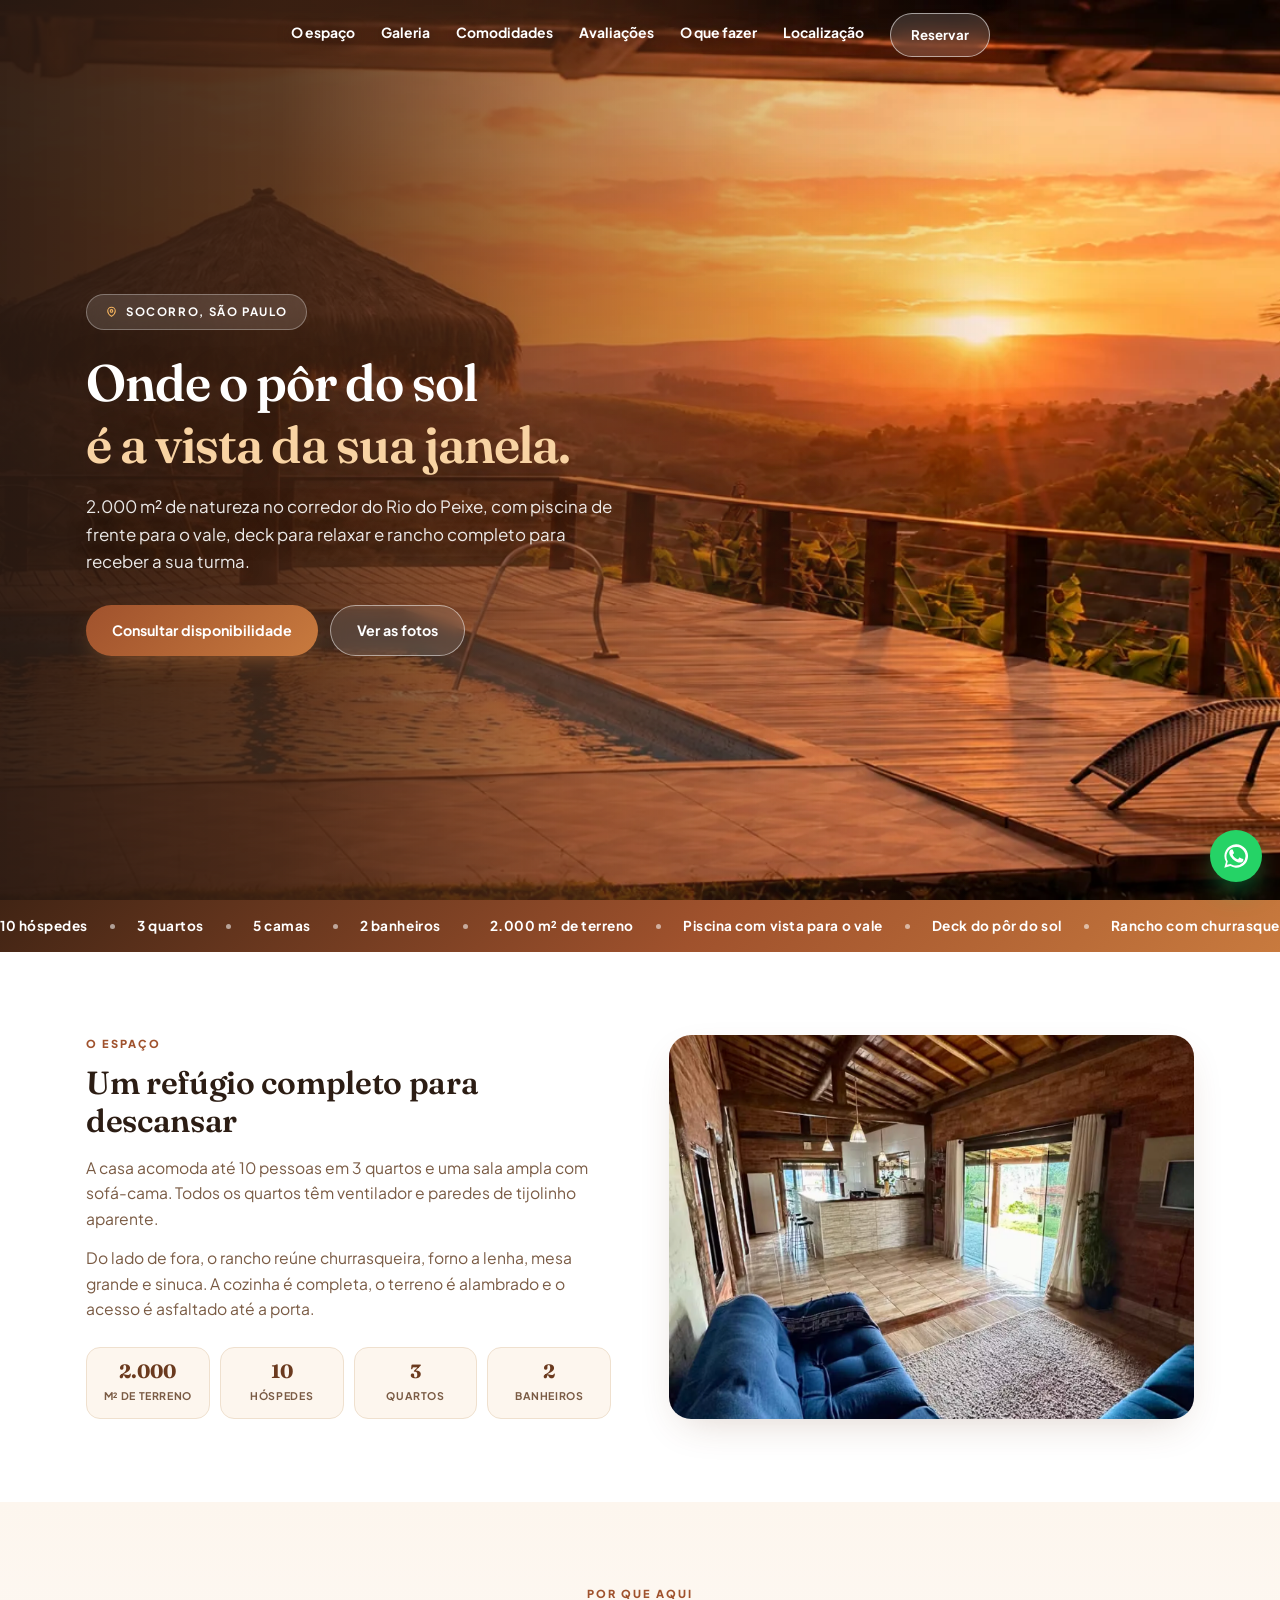
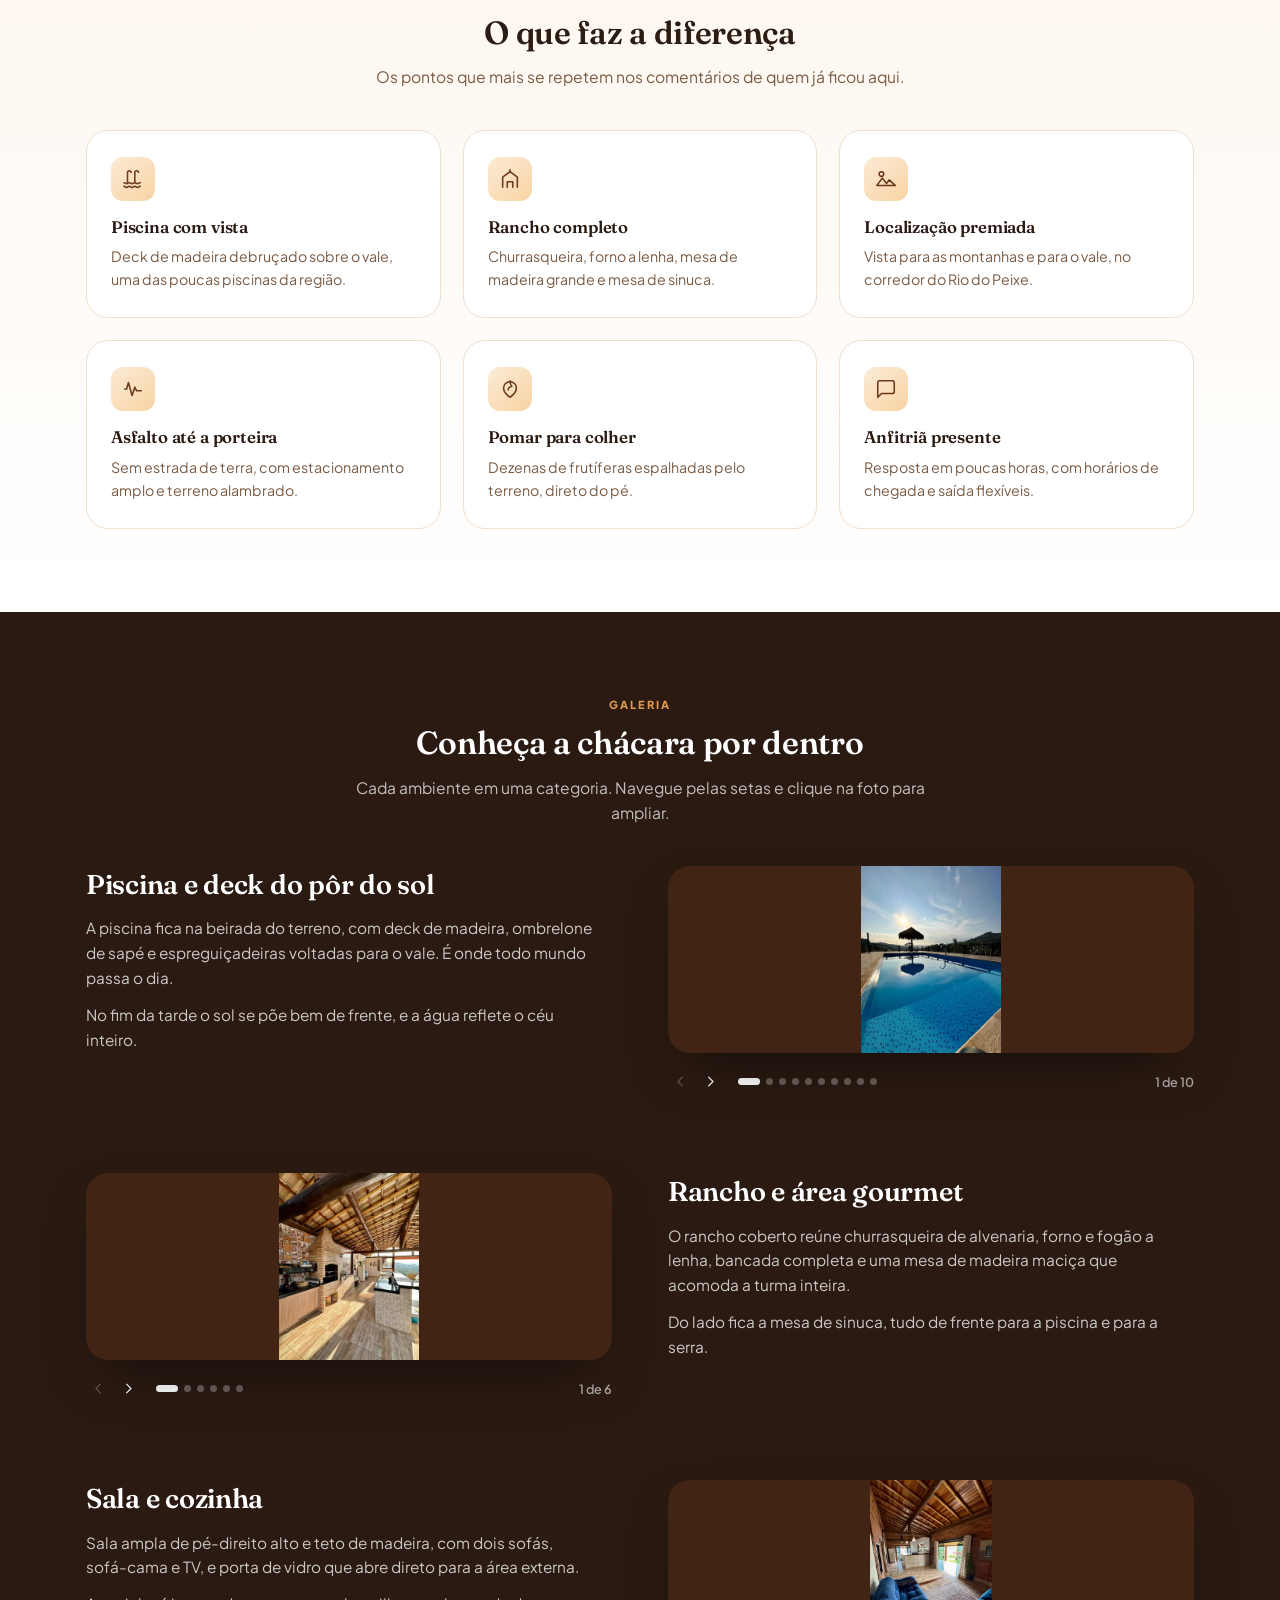
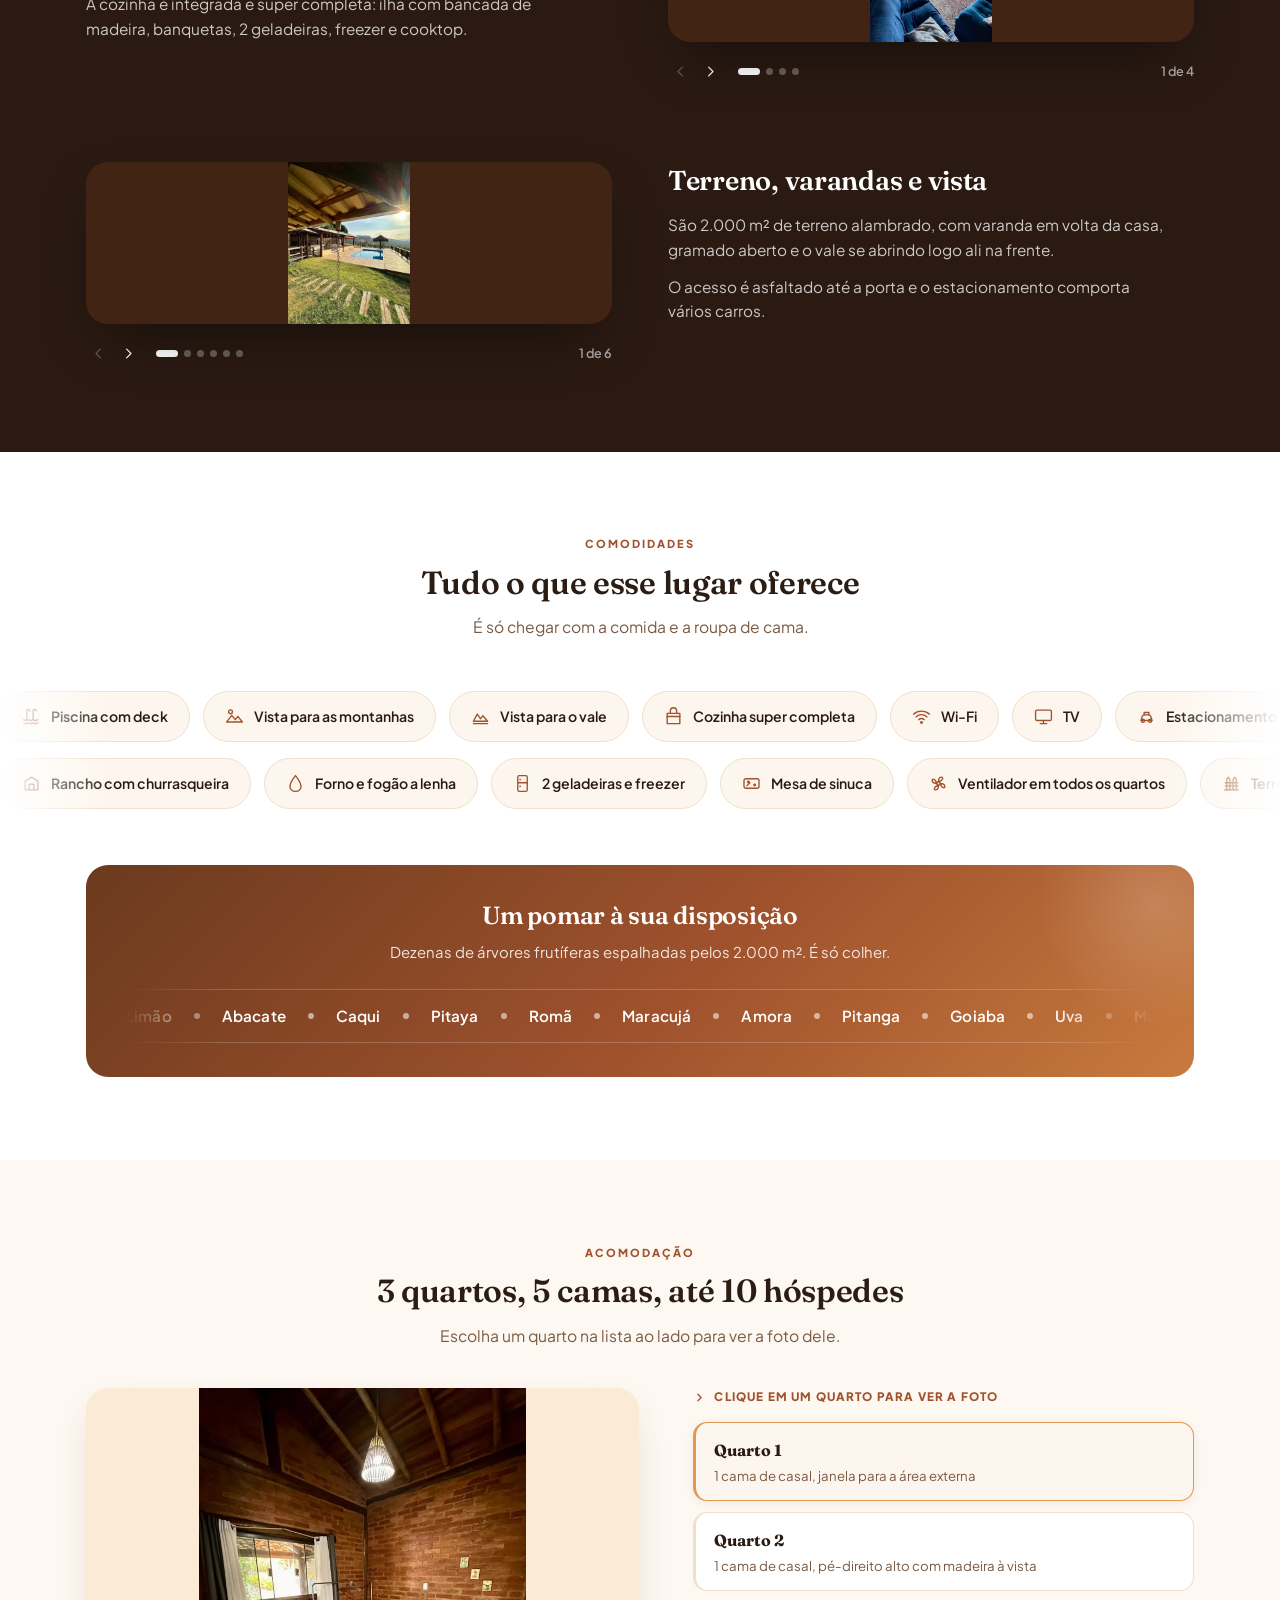
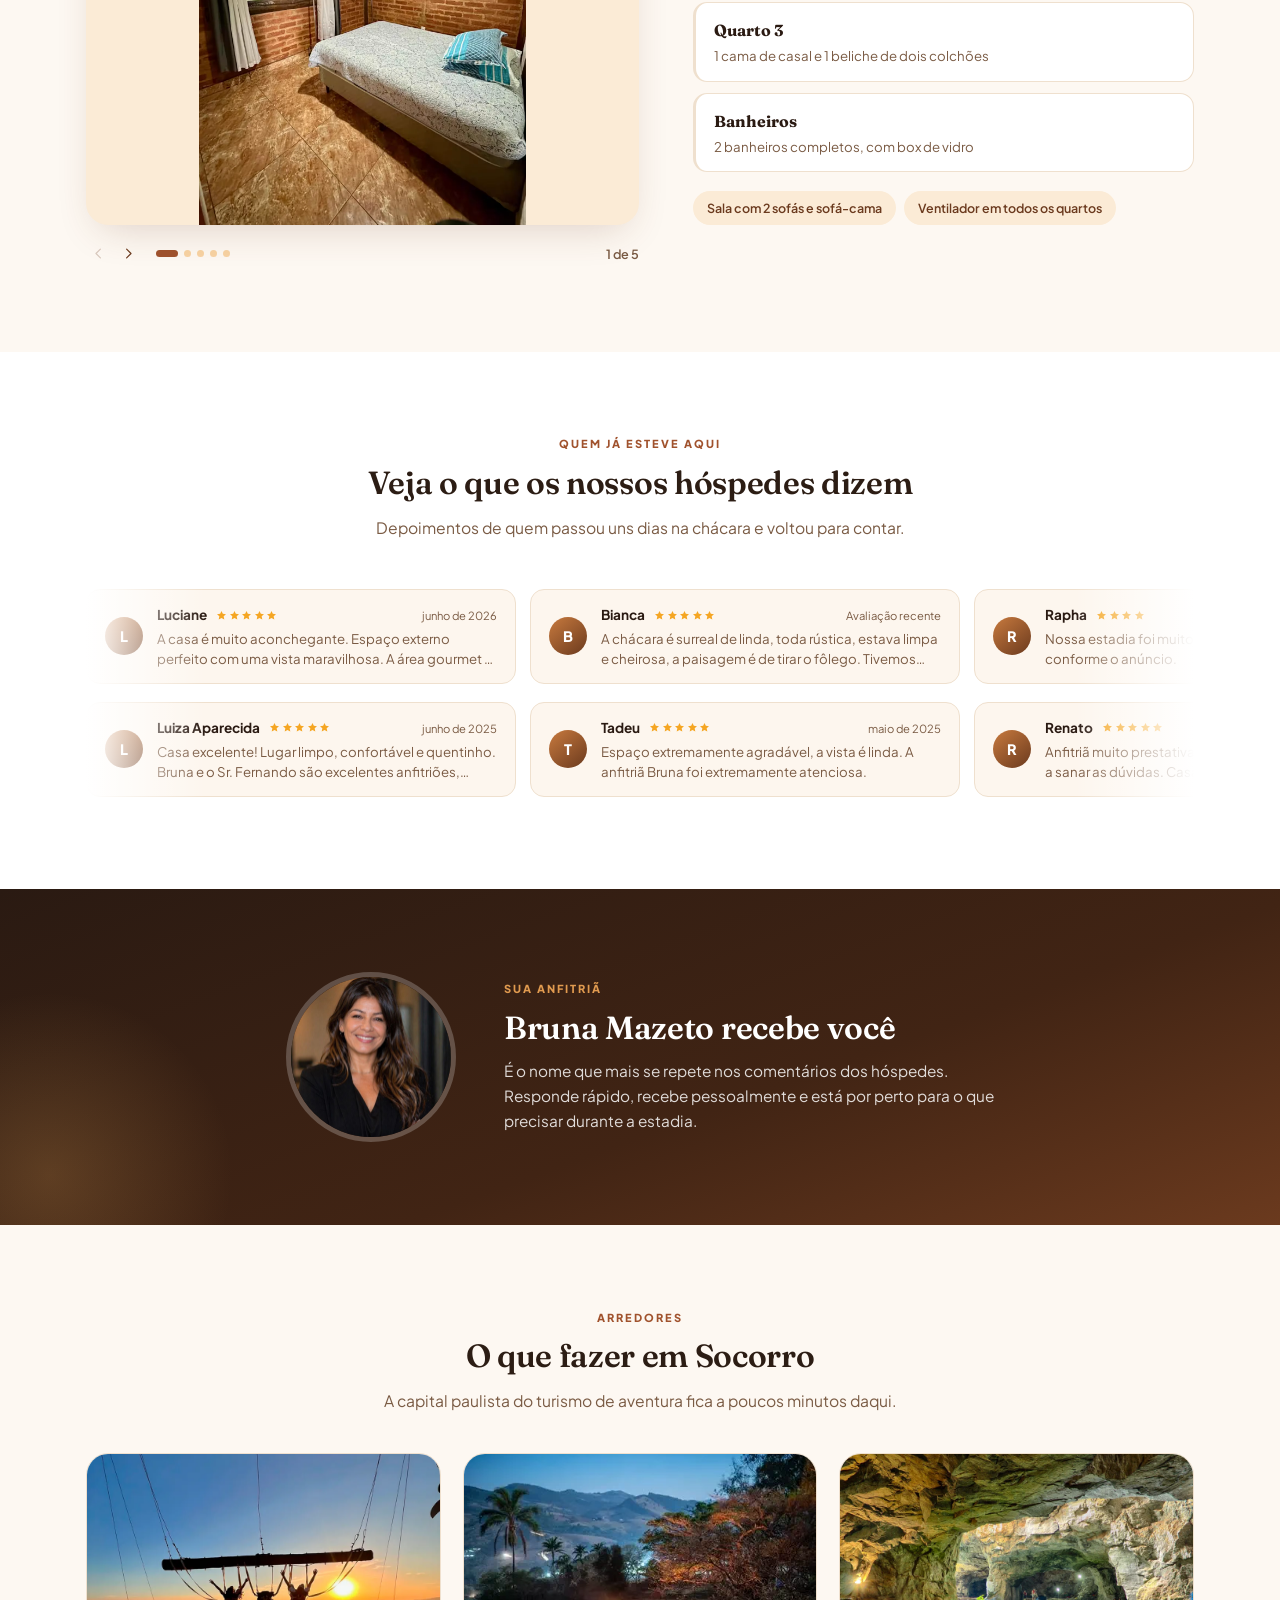
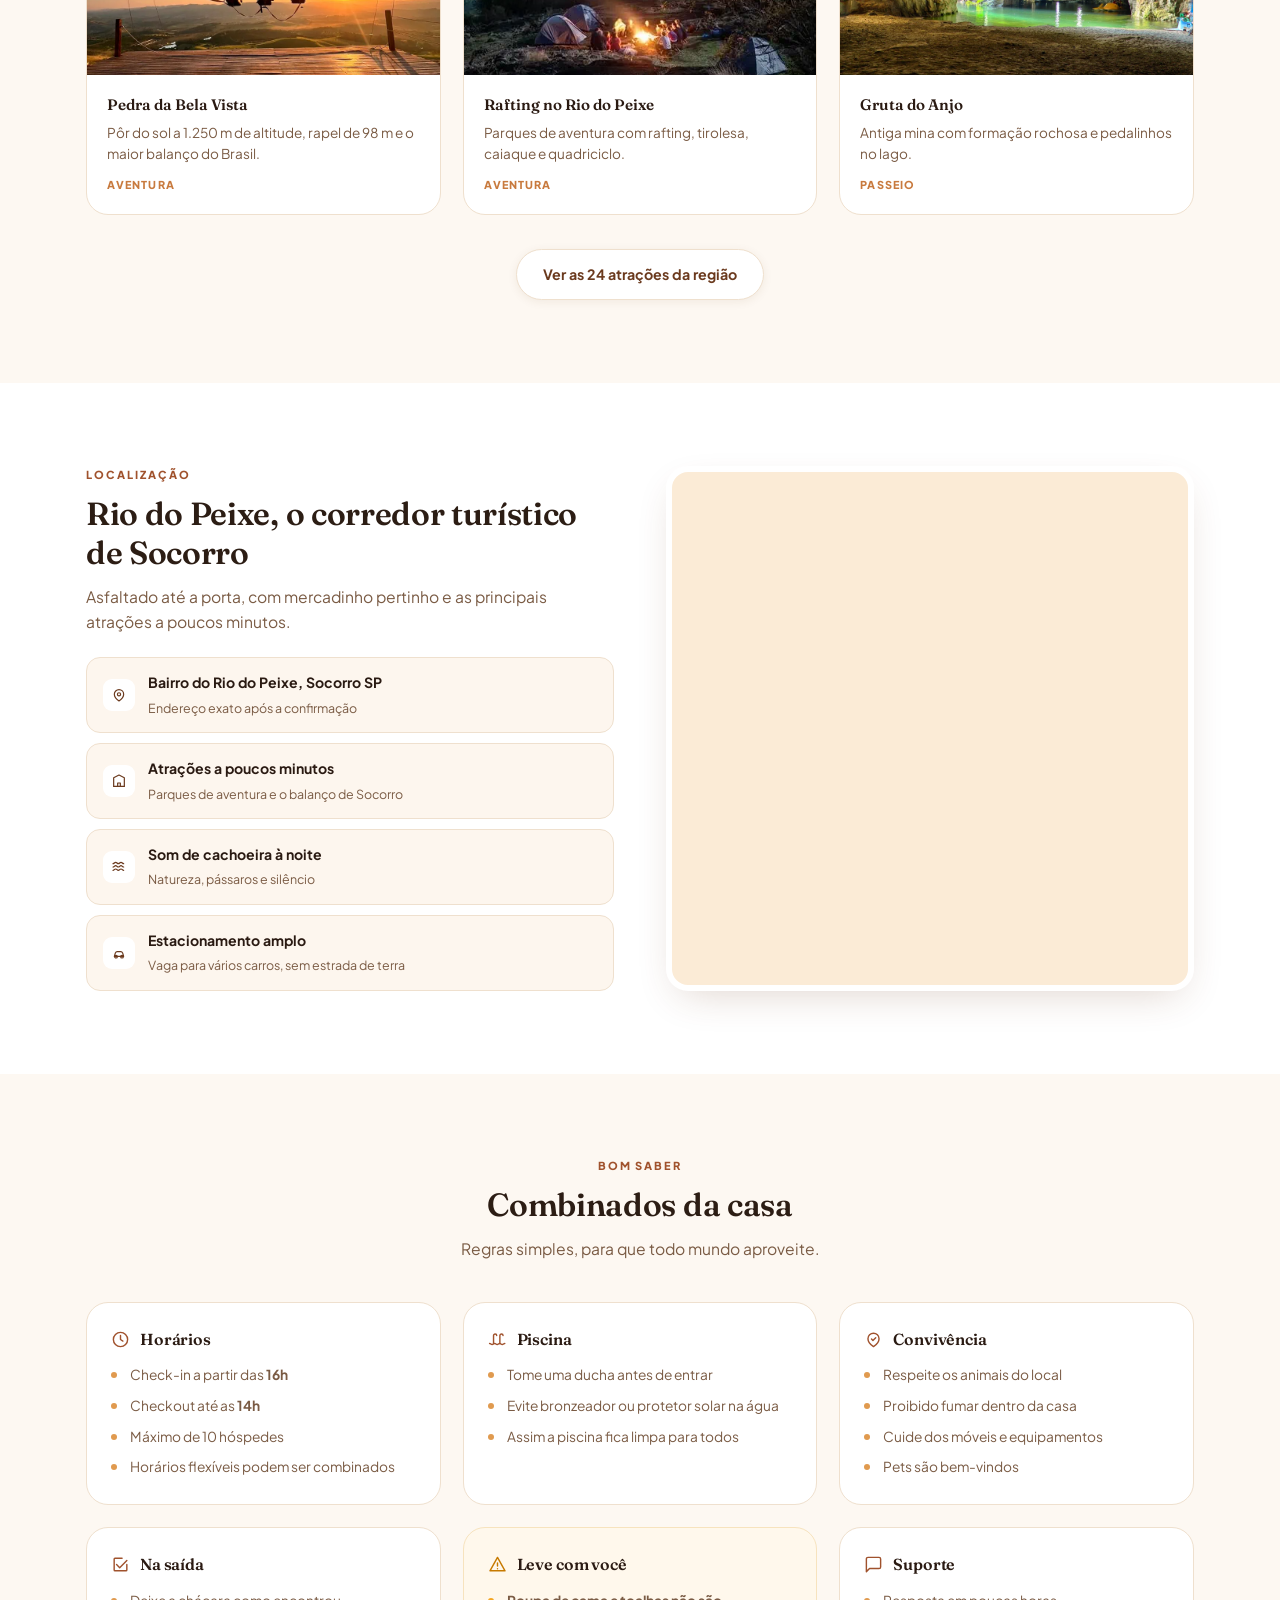
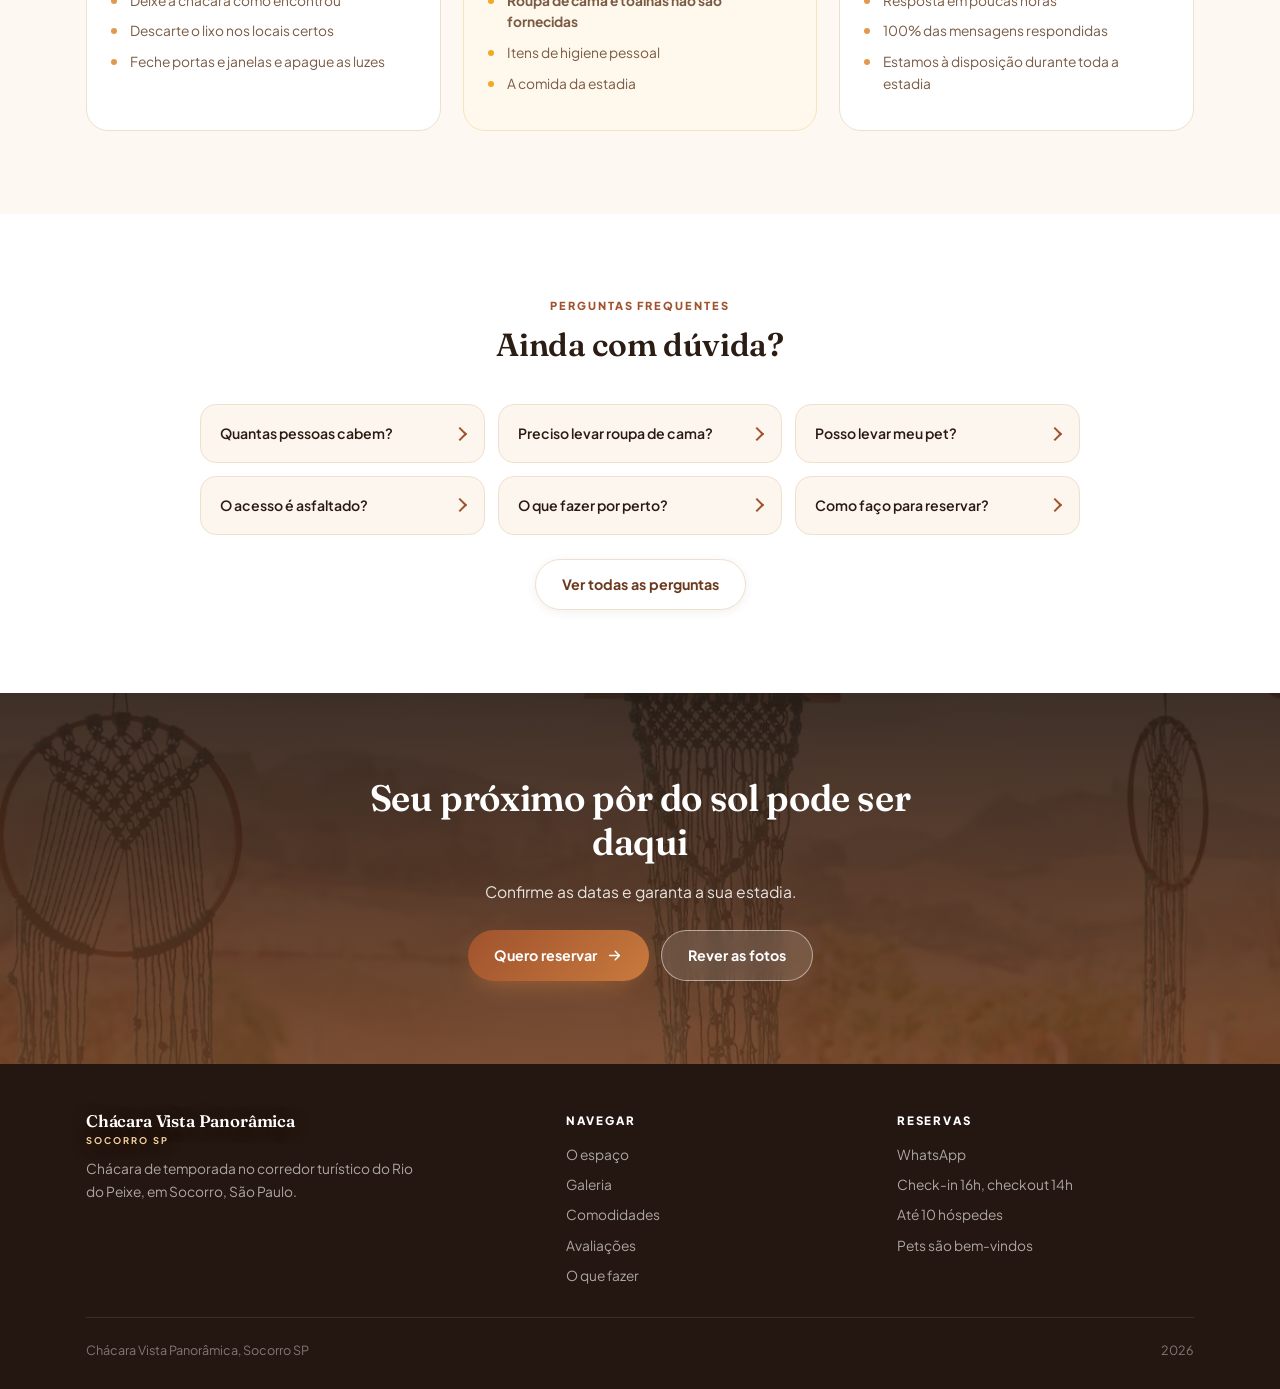
==== commit 921a690d: "Remove os chips das categorias e corrige a ordem no mobile A regra .gal-bloco.invertido .gal-txt tin" ====
--- a/index.html
+++ b/index.html
@@ -171,10 +171,6 @@
         <p>
           No fim da tarde o sol se põe bem de frente, e a água reflete o céu inteiro.
         </p>
-        <div class="gal-itens">
-          <span>Piscina</span><span>Deck de madeira</span><span>Espreguiçadeiras</span><span>Vista do vale</span>
-        </div>
-
       </div>
 
       <div class="car-col">
@@ -214,10 +210,6 @@
         <p>
           Do lado fica a mesa de sinuca, tudo de frente para a piscina e para a serra.
         </p>
-        <div class="gal-itens">
-          <span>Churrasqueira</span><span>Forno a lenha</span><span>Mesa grande</span><span>Sinuca</span>
-        </div>
-
       </div>
 
       <div class="car-col">
@@ -254,10 +246,6 @@
           A cozinha é integrada e super completa: ilha com bancada de madeira, banquetas,
           2 geladeiras, freezer e cooktop.
         </p>
-        <div class="gal-itens">
-          <span>2 sofás</span><span>Sofá-cama</span><span>TV</span><span>Cozinha completa</span>
-        </div>
-
       </div>
 
       <div class="car-col">
@@ -291,10 +279,6 @@
         <p>
           O acesso é asfaltado até a porta e o estacionamento comporta vários carros.
         </p>
-        <div class="gal-itens">
-          <span>2.000 m²</span><span>Varandas</span><span>Terreno alambrado</span><span>Estacionamento</span>
-        </div>
-
       </div>
 
       <div class="car-col">
--- a/assets/css/style.css
+++ b/assets/css/style.css
@@ -241,8 +241,6 @@
 .gal-txt h3{font-size:clamp(1.3rem,2.3vw,1.7rem);color:#fff;margin-bottom:14px}
 .gal-txt p{color:rgba(255,255,255,.76);font-size:.96rem;max-width:46ch}
 .gal-txt p + p{margin-top:12px}
-.gal-itens{display:flex;flex-wrap:wrap;gap:8px;margin-top:22px}
-.gal-itens span{padding:7px 14px;border-radius:100px;font-size:.78rem;font-weight:600;color:#fff;background:rgba(255,255,255,.1);border:1px solid rgba(255,255,255,.22)}
 
 /* A imagem ocupa exatamente a altura da coluna de texto */
 .car-viewport{
@@ -250,13 +248,15 @@
   box-shadow:0 24px 60px -24px rgba(0,0,0,.6);background:var(--sol-800);
   height:100%;
 }
-.car-trilho{display:flex;height:100%;transition:transform .6s cubic-bezier(.22,1,.36,1)}
+/* trilho fora do fluxo: as fotos nao empurram a altura da linha */
+.car-trilho{position:absolute;inset:0;display:flex;transition:transform .6s cubic-bezier(.22,1,.36,1)}
 .car-slide{position:relative;min-width:100%;height:100%;cursor:zoom-in}
-.car-slide img{width:100%;height:100%;object-fit:cover;display:block}
+/* foto inteira, sem corte, na proporcao original */
+.car-slide img{width:100%;height:100%;object-fit:contain;display:block}
 
 /* Coluna da imagem: foto ocupa a altura toda e os controles ficam logo abaixo */
 .car-col{display:flex;flex-direction:column;min-width:0}
-.car-col .car-viewport{flex:1;min-height:0}
+.car-col .car-viewport{flex:1;height:0;min-height:0}
 .car-pe{display:flex;align-items:center;gap:16px;height:44px;flex-shrink:0;padding-top:14px}
 /* a coluna de texto reserva a mesma altura, para a foto terminar na linha do texto */
 .gal-txt,.quartos-lista{padding-bottom:44px}
@@ -338,7 +338,7 @@
   display:grid;grid-template-columns:1.05fr .95fr;gap:clamp(30px,4.5vw,54px);
   align-items:stretch;
 }
-.quartos .car-viewport{box-shadow:var(--sombra)}
+.quartos .car-viewport{box-shadow:var(--sombra);background:var(--sol-100)}
 .quartos-lista{display:flex;flex-direction:column;gap:11px}
 .quartos-lista .dica{
   display:flex;align-items:center;gap:8px;margin-bottom:4px;
@@ -531,10 +531,10 @@
 .float-wa:hover{transform:scale(1.1)}
 .float-wa svg{width:28px;height:28px;fill:#fff}
 
-/* ---------- Modais (glassmorphism) ---------- */
+/* ---------- Modais (vidro laranja) ---------- */
 .modal{
   position:fixed;inset:0;z-index:300;display:none;align-items:center;justify-content:center;padding:20px;
-  background:radial-gradient(120% 90% at 50% 0%,rgba(200,122,62,.42),rgba(26,15,10,.66));
+  background:radial-gradient(120% 90% at 50% 0%,rgba(200,122,62,.5),rgba(26,15,10,.72));
   backdrop-filter:blur(14px) saturate(140%);
   -webkit-backdrop-filter:blur(14px) saturate(140%);
 }
@@ -543,84 +543,87 @@
 .modal-box{
   position:relative;width:100%;max-width:540px;max-height:92vh;overflow-y:auto;
   border-radius:26px;padding:30px clamp(22px,4vw,34px);
-  background:linear-gradient(155deg,rgba(255,255,255,.42),rgba(253,240,225,.26));
-  backdrop-filter:blur(34px) saturate(190%);
-  -webkit-backdrop-filter:blur(34px) saturate(190%);
-  border:1px solid rgba(255,255,255,.5);
+  background:linear-gradient(158deg,rgba(240,171,92,.94),rgba(196,113,54,.93));
+  backdrop-filter:blur(26px) saturate(150%);
+  -webkit-backdrop-filter:blur(26px) saturate(150%);
+  border:1px solid rgba(255,226,190,.6);
   box-shadow:
-    0 40px 90px -26px rgba(26,15,10,.6),
-    0 2px 0 rgba(255,255,255,.28) inset,
-    0 -1px 0 rgba(255,255,255,.12) inset;
+    0 40px 90px -26px rgba(42,26,18,.7),
+    0 2px 0 rgba(255,240,220,.4) inset,
+    0 -1px 0 rgba(120,60,20,.18) inset;
   animation:sobe .42s cubic-bezier(.22,1,.36,1);
   color:var(--sol-900);
-  scrollbar-width:thin;scrollbar-color:rgba(255,255,255,.5) transparent;
-}
-/* brilho suave no topo do vidro */
+  scrollbar-width:thin;scrollbar-color:rgba(255,240,220,.55) transparent;
+}
 .modal-box::before{
-  content:"";position:absolute;left:0;right:0;top:0;height:130px;pointer-events:none;border-radius:26px 26px 0 0;
-  background:linear-gradient(180deg,rgba(255,255,255,.42),transparent);
+  content:"";position:absolute;left:0;right:0;top:0;height:140px;pointer-events:none;border-radius:26px 26px 0 0;
+  background:linear-gradient(180deg,rgba(255,236,205,.4),transparent);
 }
 .modal-box::-webkit-scrollbar{width:7px}
-.modal-box::-webkit-scrollbar-thumb{background:rgba(255,255,255,.55);border-radius:100px}
+.modal-box::-webkit-scrollbar-thumb{background:rgba(255,240,220,.55);border-radius:100px}
 .modal-box>*{position:relative;z-index:1}
 .modal-box.larga{max-width:680px}
 @keyframes sobe{from{opacity:0;transform:translateY(26px) scale(.965)}to{opacity:1;transform:none}}
 
 .modal-head{display:flex;align-items:flex-start;justify-content:space-between;gap:16px;margin-bottom:20px}
-.modal-head h3{font-size:1.35rem;color:#3A2418;margin-bottom:4px;text-shadow:0 1px 0 rgba(255,255,255,.5)}
-.modal-head p{font-size:.86rem;color:#7A5B44}
-.modal-x{width:34px;height:34px;border-radius:50%;flex-shrink:0;display:grid;place-items:center;background:rgba(255,255,255,.38);border:1px solid rgba(255,255,255,.6);backdrop-filter:blur(6px);transition:background .25s,transform .25s}
-.modal-x:hover{background:rgba(255,255,255,.85);transform:rotate(90deg)}
-.modal-x svg{width:14px;height:14px;stroke:#3A2418;fill:none;stroke-width:2.2;stroke-linecap:round}
+.modal-head h3{font-size:1.35rem;color:#2A1509;margin-bottom:4px;text-shadow:0 1px 0 rgba(255,236,205,.45)}
+.modal-head p{font-size:.86rem;color:#5A3116}
+.modal-x{width:34px;height:34px;border-radius:50%;flex-shrink:0;display:grid;place-items:center;background:rgba(255,240,220,.4);border:1px solid rgba(255,240,220,.65);backdrop-filter:blur(6px);transition:background .25s,transform .25s}
+.modal-x:hover{background:rgba(255,246,235,.95);transform:rotate(90deg)}
+.modal-x svg{width:14px;height:14px;stroke:#2A1509;fill:none;stroke-width:2.2;stroke-linecap:round}
 
 .campo{margin-bottom:15px}
-.campo>label{display:block;font-size:.73rem;font-weight:800;letter-spacing:.08em;text-transform:uppercase;color:#6B3A1E;margin-bottom:7px}
+.campo>label{display:block;font-size:.73rem;font-weight:800;letter-spacing:.08em;text-transform:uppercase;color:#4A2710;margin-bottom:7px}
 .campo input,.campo textarea{
   width:100%;padding:12px 15px;border-radius:14px;font:inherit;font-size:.9rem;color:var(--texto);
-  background:rgba(255,255,255,.5);border:1px solid rgba(255,255,255,.65);
+  background:rgba(255,247,238,.72);border:1px solid rgba(255,240,220,.75);
   backdrop-filter:blur(6px);
   box-shadow:0 1px 0 rgba(255,255,255,.4) inset;
   transition:border-color .25s,box-shadow .25s,background .25s;
 }
 .campo textarea{resize:vertical;min-height:70px}
-.campo input:focus,.campo textarea:focus{outline:none;border-color:rgba(255,255,255,.95);background:rgba(255,255,255,.82);box-shadow:0 0 0 4px rgba(224,154,79,.28)}
-.campo input::placeholder,.campo textarea::placeholder{color:#B39377}
+.campo input:focus,.campo textarea:focus{outline:none;border-color:#fff;background:rgba(255,252,248,.96);box-shadow:0 0 0 4px rgba(255,232,200,.55)}
+.campo input::placeholder,.campo textarea::placeholder{color:#A07A5C}
 .campo input[type="date"]{color-scheme:light}
 .duo{display:grid;grid-template-columns:1fr 1fr;gap:13px}
 
 .opcoes{display:flex;flex-wrap:wrap;gap:7px}
 .opcoes input{position:absolute;opacity:0;width:0;height:0}
 .opcoes label{
-  padding:9px 16px;border-radius:100px;cursor:pointer;font-size:.84rem;font-weight:600;color:#412414;
-  background:rgba(255,255,255,.42);border:1px solid rgba(255,255,255,.6);backdrop-filter:blur(6px);
+  padding:9px 16px;border-radius:100px;cursor:pointer;font-size:.84rem;font-weight:600;color:#3E2110;
+  background:rgba(255,244,232,.55);border:1px solid rgba(255,240,220,.7);backdrop-filter:blur(6px);
   transition:background .22s,color .22s,border-color .22s,transform .22s,box-shadow .22s;
 }
-.opcoes label:hover{transform:translateY(-2px);background:rgba(255,255,255,.7)}
-.opcoes input:checked + label{background:linear-gradient(135deg,var(--sol-600),var(--sol-500));color:#fff;border-color:rgba(255,255,255,.35);box-shadow:0 10px 22px -10px rgba(107,58,30,.9)}
-.opcoes input:focus-visible + label{box-shadow:0 0 0 4px rgba(224,154,79,.35)}
+.opcoes label:hover{transform:translateY(-2px);background:rgba(255,250,244,.85)}
+.opcoes input:checked + label{background:linear-gradient(135deg,var(--sol-900),var(--sol-700));color:#FFE9CF;border-color:rgba(42,26,18,.35);box-shadow:0 10px 22px -10px rgba(42,26,18,.9)}
+.opcoes input:focus-visible + label{box-shadow:0 0 0 4px rgba(255,232,200,.6)}
 
 .previa{
   margin:18px 0 20px;border-radius:18px;padding:16px 18px;
-  background:linear-gradient(150deg,rgba(107,58,30,.16),rgba(224,154,79,.08));
-  border:1px solid rgba(255,255,255,.55);backdrop-filter:blur(6px);
-}
-.previa h4{font-size:.68rem;font-weight:800;letter-spacing:.14em;text-transform:uppercase;color:#6B3A1E;margin-bottom:8px}
-.previa pre{font:inherit;font-size:.85rem;color:#2C1D14;white-space:pre-wrap;word-break:break-word;line-height:1.6}
+  background:rgba(255,246,236,.5);
+  border:1px solid rgba(255,240,220,.7);backdrop-filter:blur(6px);
+}
+.previa h4{font-size:.68rem;font-weight:800;letter-spacing:.14em;text-transform:uppercase;color:#4A2710;margin-bottom:8px}
+.previa pre{font:inherit;font-size:.85rem;color:#33200F;white-space:pre-wrap;word-break:break-word;line-height:1.6}
 
 .modal-acoes{display:flex;gap:10px;align-items:center}
 .modal-acoes .btn{flex:1}
 .btn-wa{background:linear-gradient(135deg,#25D366,#12B85B);color:#fff;box-shadow:0 14px 30px -12px rgba(18,184,91,.95)}
 .btn-wa:hover{transform:translateY(-3px);box-shadow:0 20px 38px -14px rgba(18,184,91,1)}
-.btn-voltar{background:rgba(255,255,255,.3);border:1px solid rgba(255,255,255,.5);color:#7A5B44;padding:13px 20px;font-weight:700;font-size:.88rem;border-radius:100px;transition:background .25s,color .25s}
-.btn-voltar:hover{background:rgba(255,255,255,.7);color:var(--sol-700)}
-.modal-pe{margin-top:14px;text-align:center;font-size:.76rem;color:#7A5B44}
+.modal-acoes .btn-primary{background:linear-gradient(135deg,var(--sol-900),var(--sol-700));color:#FFE9CF;box-shadow:0 12px 26px -12px rgba(42,26,18,.9)}
+.btn-voltar{background:rgba(255,244,232,.4);border:1px solid rgba(255,240,220,.6);color:#4A2710;padding:13px 20px;font-weight:700;font-size:.88rem;border-radius:100px;transition:background .25s,color .25s}
+.btn-voltar:hover{background:rgba(255,250,244,.85);color:#2A1509}
+.modal-pe{margin-top:14px;text-align:center;font-size:.76rem;color:#5A3116}
 
 .faq-modal-list{display:grid;gap:9px}
-.faq-modal-list .faq-item{background:rgba(255,255,255,.4);border-color:rgba(255,255,255,.6);backdrop-filter:blur(6px)}
-.faq-modal-list .faq-item.open{background:rgba(255,255,255,.62);border-color:rgba(255,255,255,.9)}
-.faq-modal-list .faq-q{color:#3A2418}
-.faq-modal-list .faq-q i{background:rgba(255,255,255,.6)}
-.faq-modal-list .faq-a p{color:#7A5B44}
+.faq-modal-list .faq-item{background:rgba(255,246,236,.45);border-color:rgba(255,240,220,.7);backdrop-filter:blur(6px)}
+.faq-modal-list .faq-item.open{background:rgba(255,250,244,.72);border-color:#fff;box-shadow:none}
+.faq-modal-list .faq-q{color:#2A1509}
+.faq-modal-list .faq-q i{background:rgba(255,240,220,.7)}
+.faq-modal-list .faq-q i::before,.faq-modal-list .faq-q i::after{background:#5A3116}
+.faq-modal-list .faq-item.open .faq-q i{background:var(--sol-900)}
+.faq-modal-list .faq-item.open .faq-q i::before,.faq-modal-list .faq-item.open .faq-q i::after{background:#FFE9CF}
+.faq-modal-list .faq-a p{color:#4A2710}
 
 /* ---------- Reveal ---------- */
 .rv{opacity:0;transform:translateY(22px);transition:opacity .7s cubic-bezier(.22,1,.36,1),transform .7s cubic-bezier(.22,1,.36,1)}
@@ -636,7 +639,7 @@
   /* Empilhado: tudo centralizado */
   .gal-txt,.sobre-txt,.local-txt{text-align:center;align-items:center}
   .gal-txt p,.sobre-txt p,.local-txt .lead{max-width:52ch;margin-inline:auto}
-  .gal-itens,.quartos-mais{justify-content:center}
+  .quartos-mais{justify-content:center}
   .car-pe{justify-content:center}
   .car-contador{margin-left:0}
   .quartos-lista .dica{justify-content:center}
@@ -644,9 +647,11 @@
   .quarto-item:hover{transform:translateY(-3px)}
   .spot{text-align:left}
   .gal-bloco,.quartos-grid{grid-template-columns:1fr;max-width:620px;margin-inline:auto;min-height:0;display:grid}
-  .gal-bloco.invertido .gal-txt{order:2}
-  .gal-bloco .car-col,.quartos-grid .car-col{order:-1}
-  .gal-bloco .car-viewport,.quartos-grid .car-viewport{height:auto;aspect-ratio:4/5;flex:none}
+  /* Empilhado: sempre texto em cima e imagem embaixo */
+  .gal-bloco .gal-txt,.gal-bloco.invertido .gal-txt{order:1}
+  .gal-bloco .car-col,.gal-bloco.invertido .car-col{order:2}
+  .quartos-grid .car-col{order:-1}
+  .gal-bloco .car-viewport,.quartos-grid .car-viewport{height:auto;aspect-ratio:4/5;flex:none;max-height:none}
   .gal-txt,.quartos-lista{padding-bottom:0}
   .car-pe{justify-content:center;padding-top:16px;height:auto}
   :root{--gap:18px}
@@ -695,7 +700,9 @@
   .nav.open .logo small{color:var(--sol-600);opacity:1}
   .nav.open .burger span::before,.nav.open .burger span::after{box-shadow:none}
   .burger{display:grid}
-  /* Hero centralizado, com degrade vertical azul para leitura */
+  /* Hero centralizado, com degrade vertical para leitura */
+  /* enquadramento um pouco mais a direita, pegando o sol */
+  .hero-bg img{object-position:65% 45%}
   .hero{min-height:88svh;padding:calc(var(--nav-h) + 70px) 0 70px;justify-content:center}
   .hero-bg::after{
     background:linear-gradient(180deg,
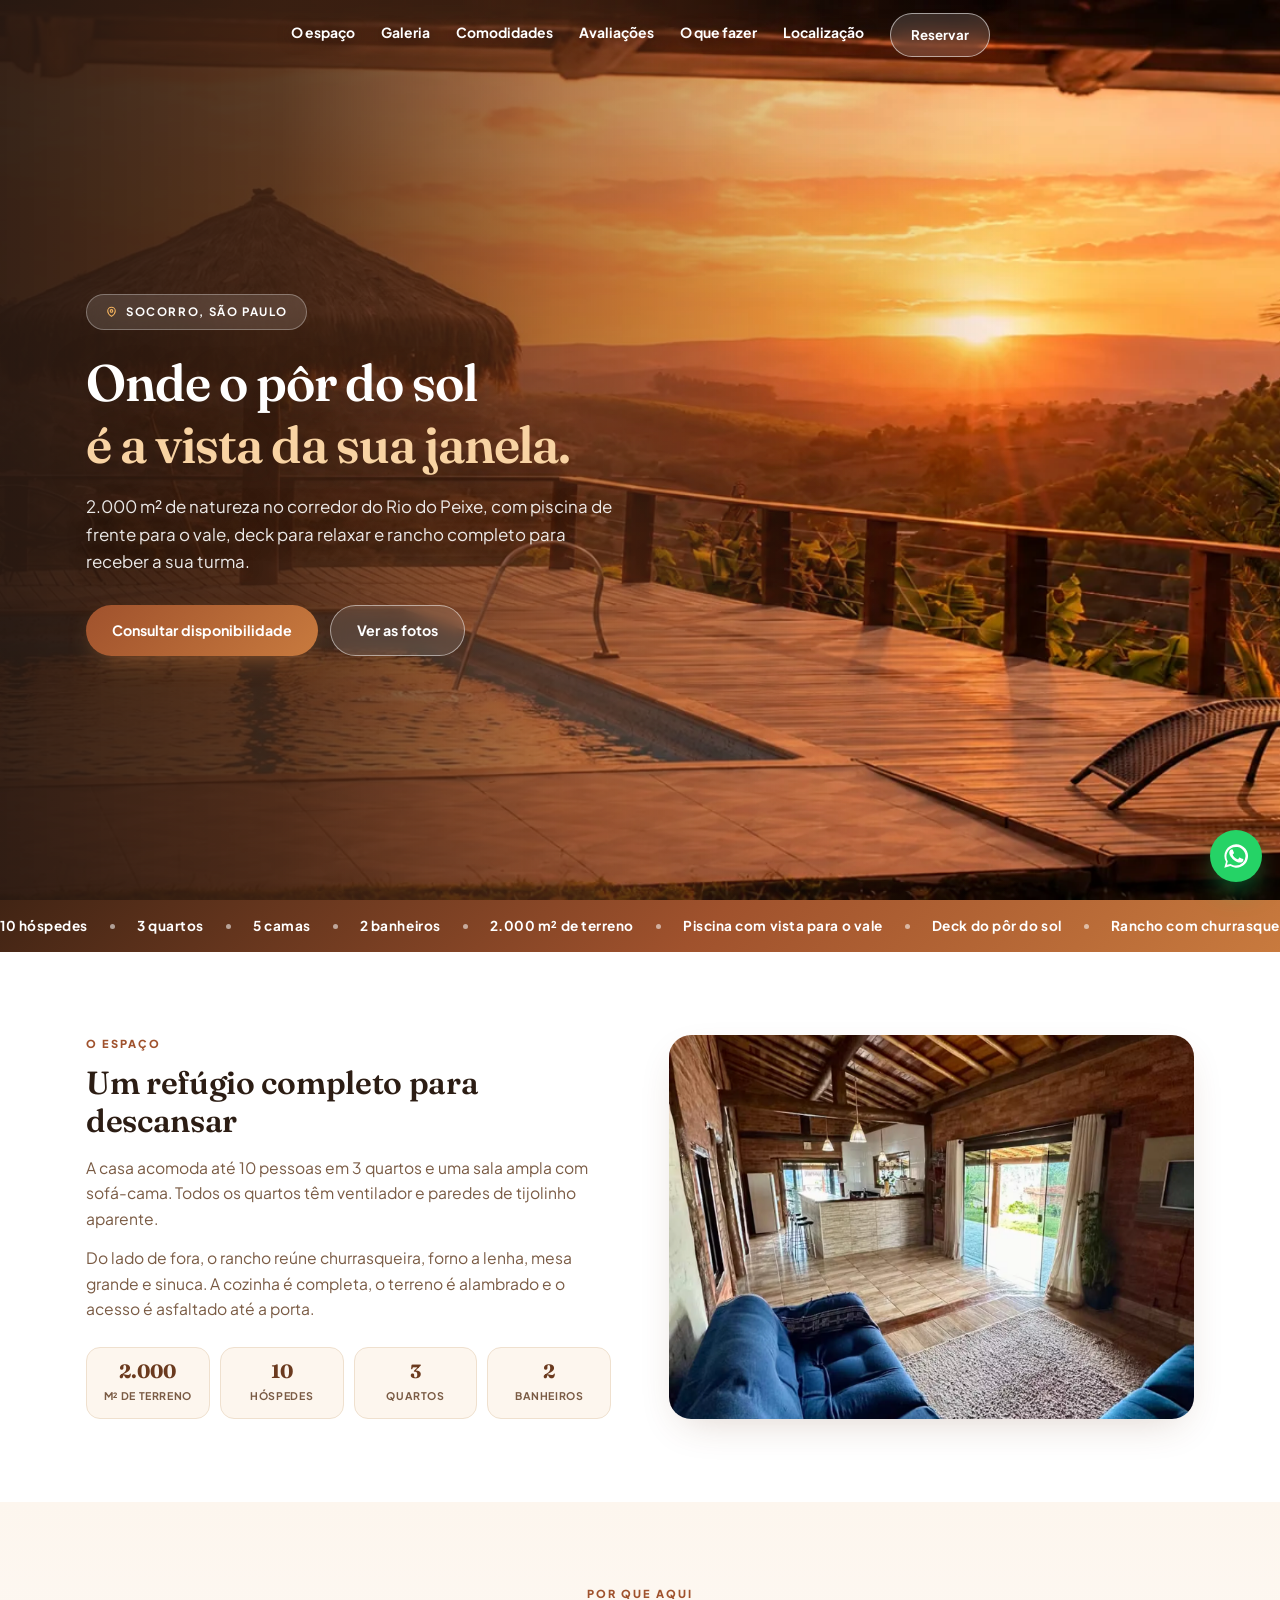
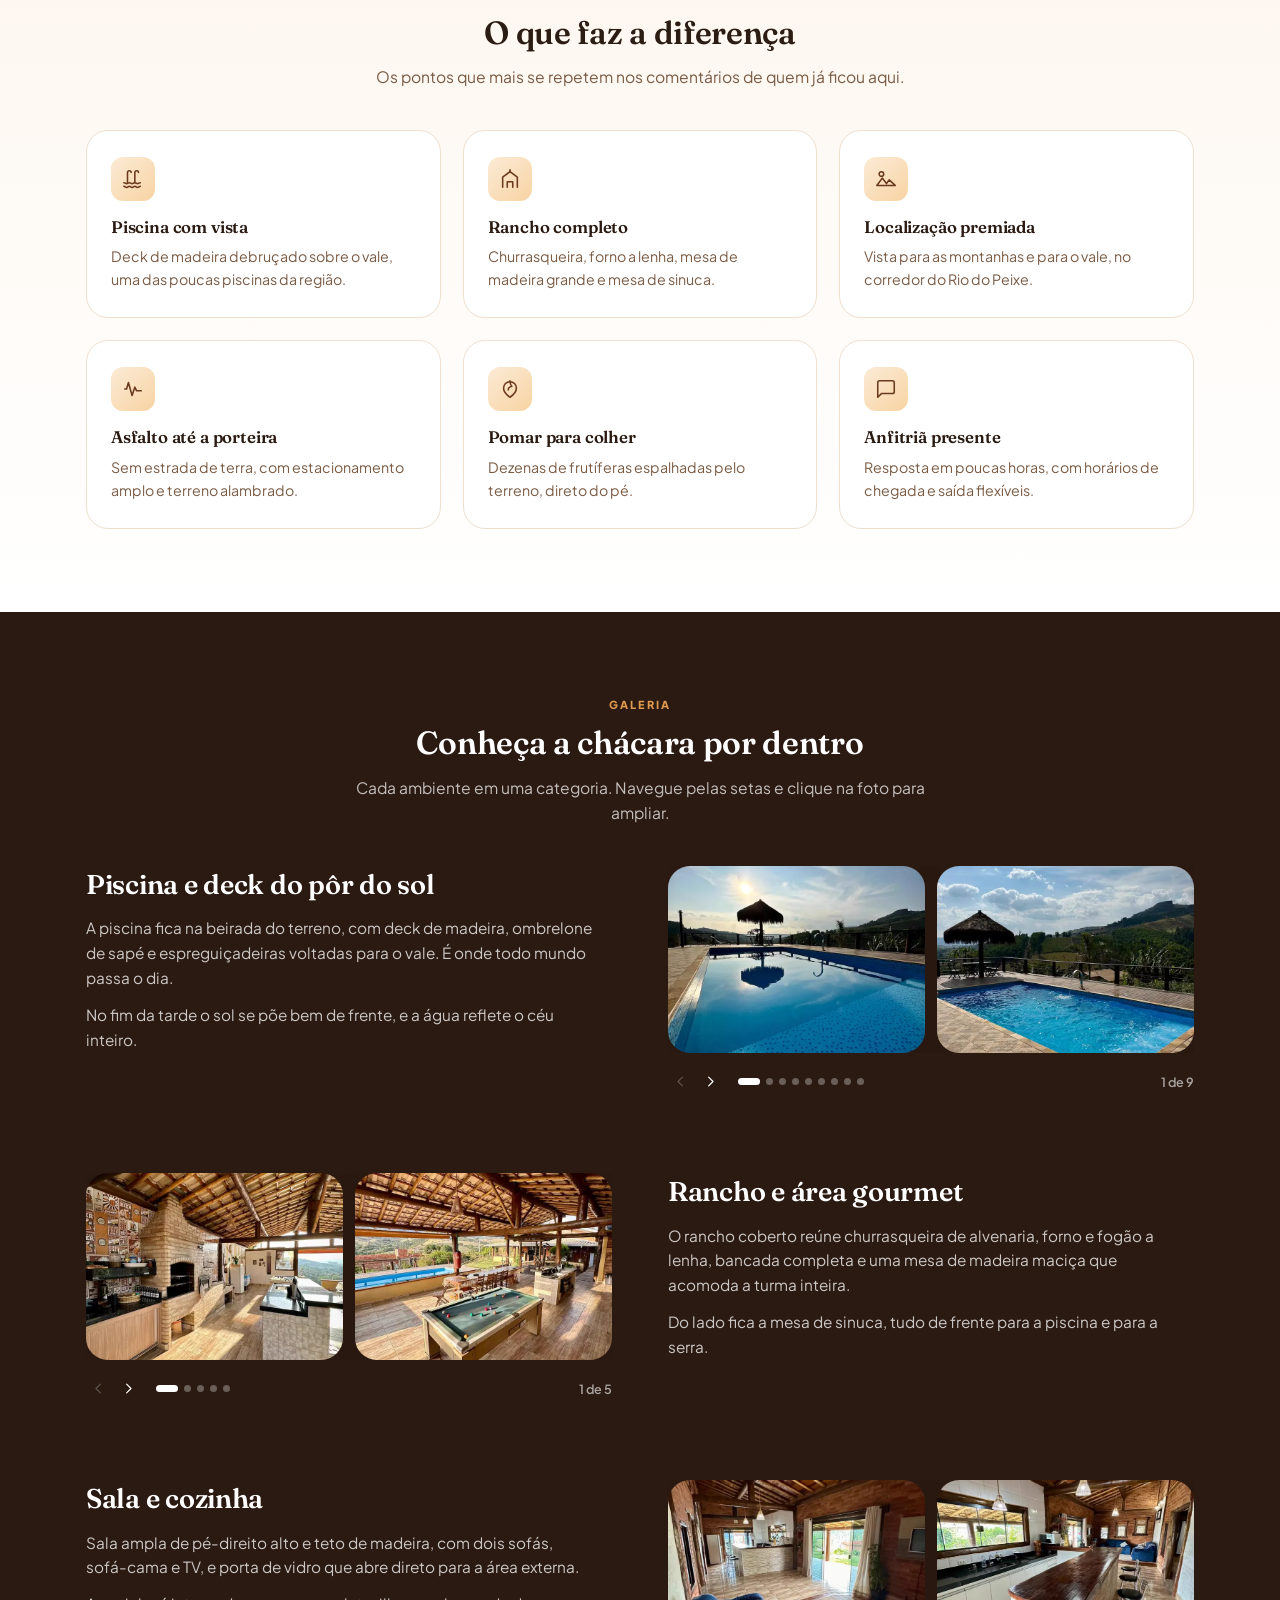
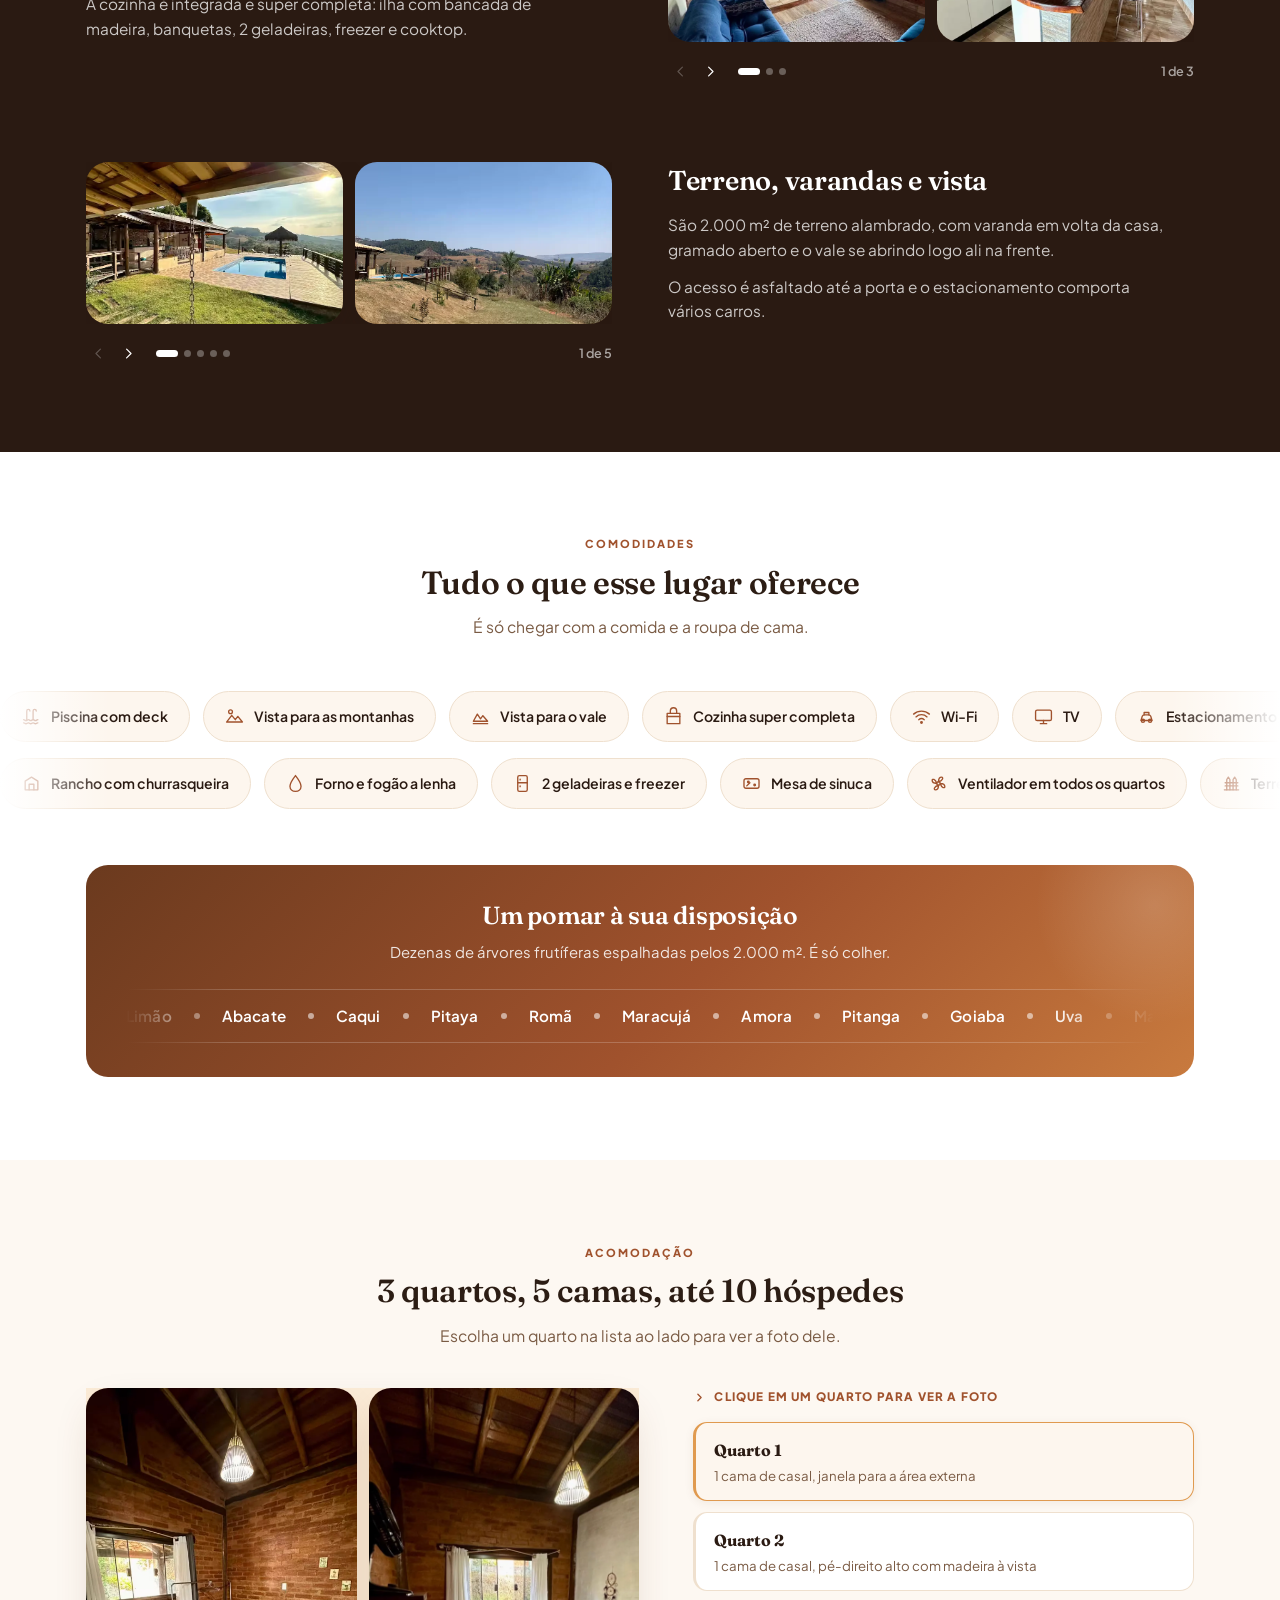
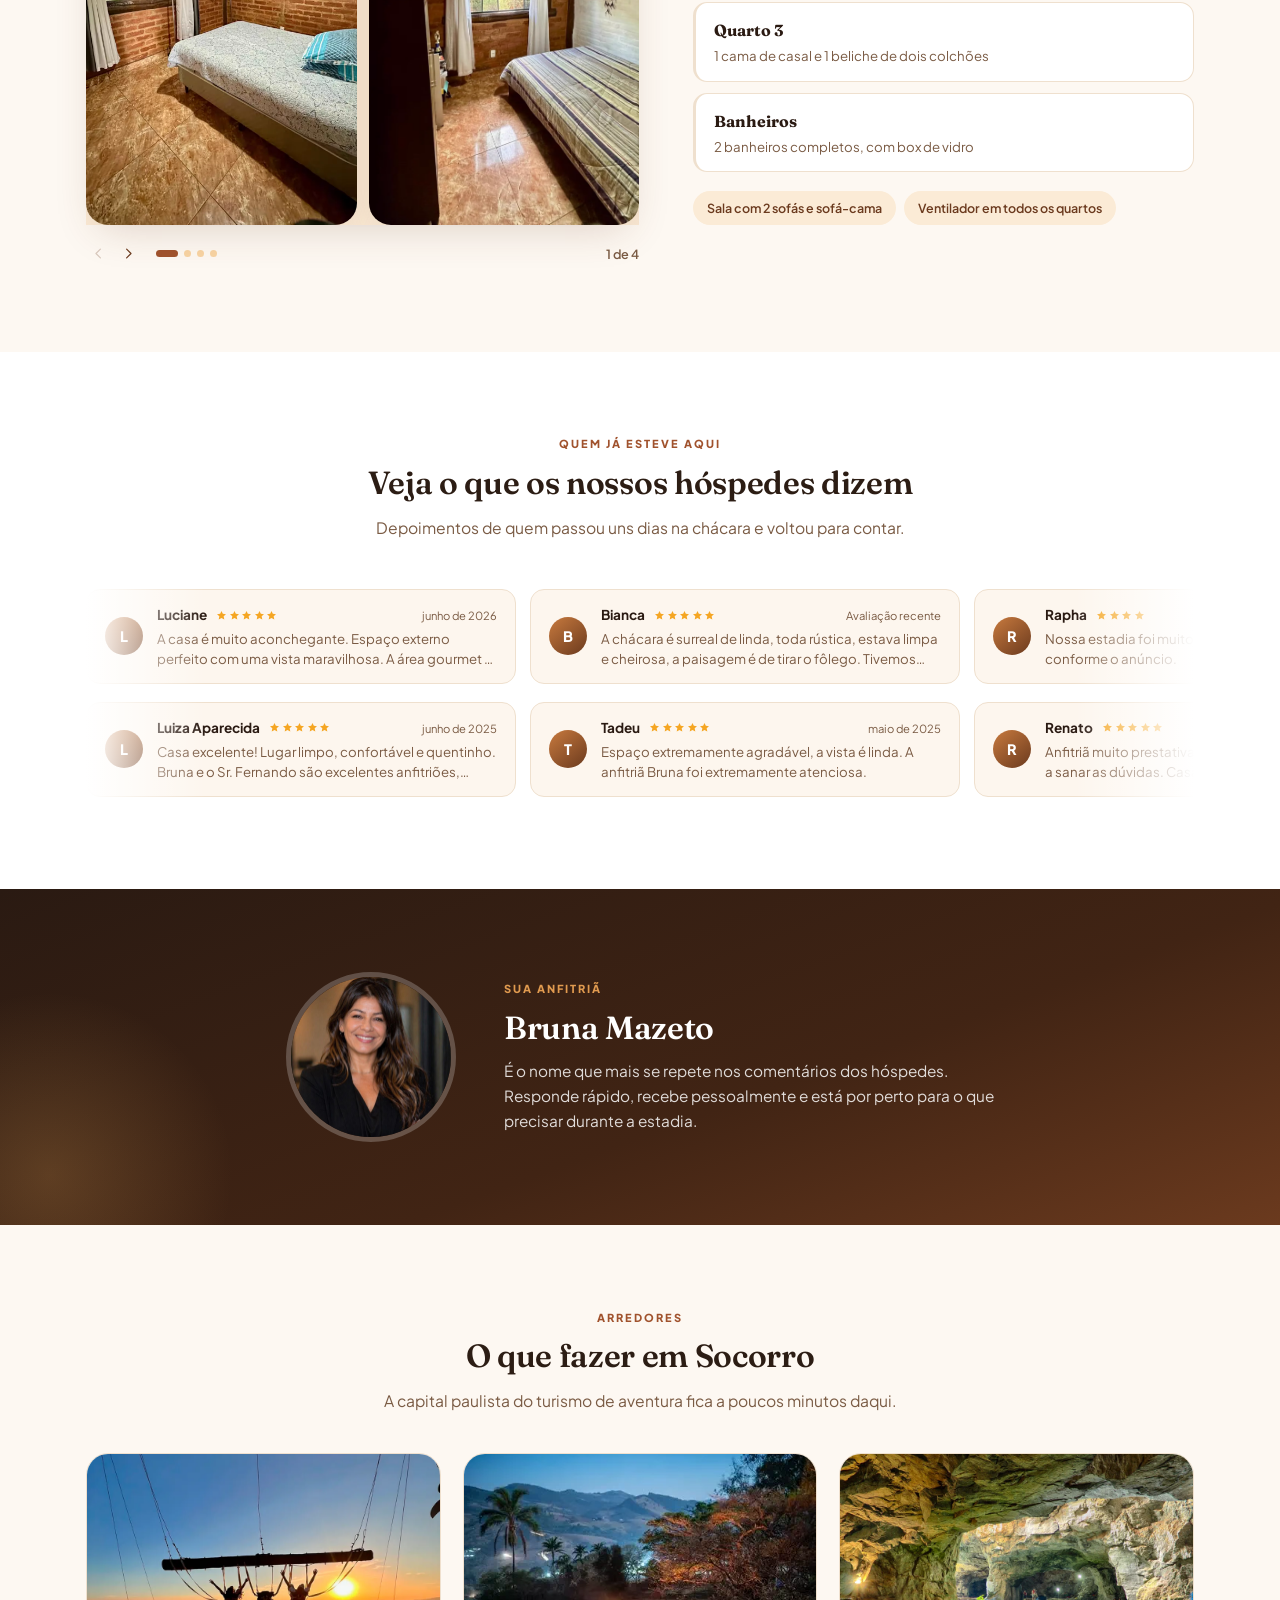
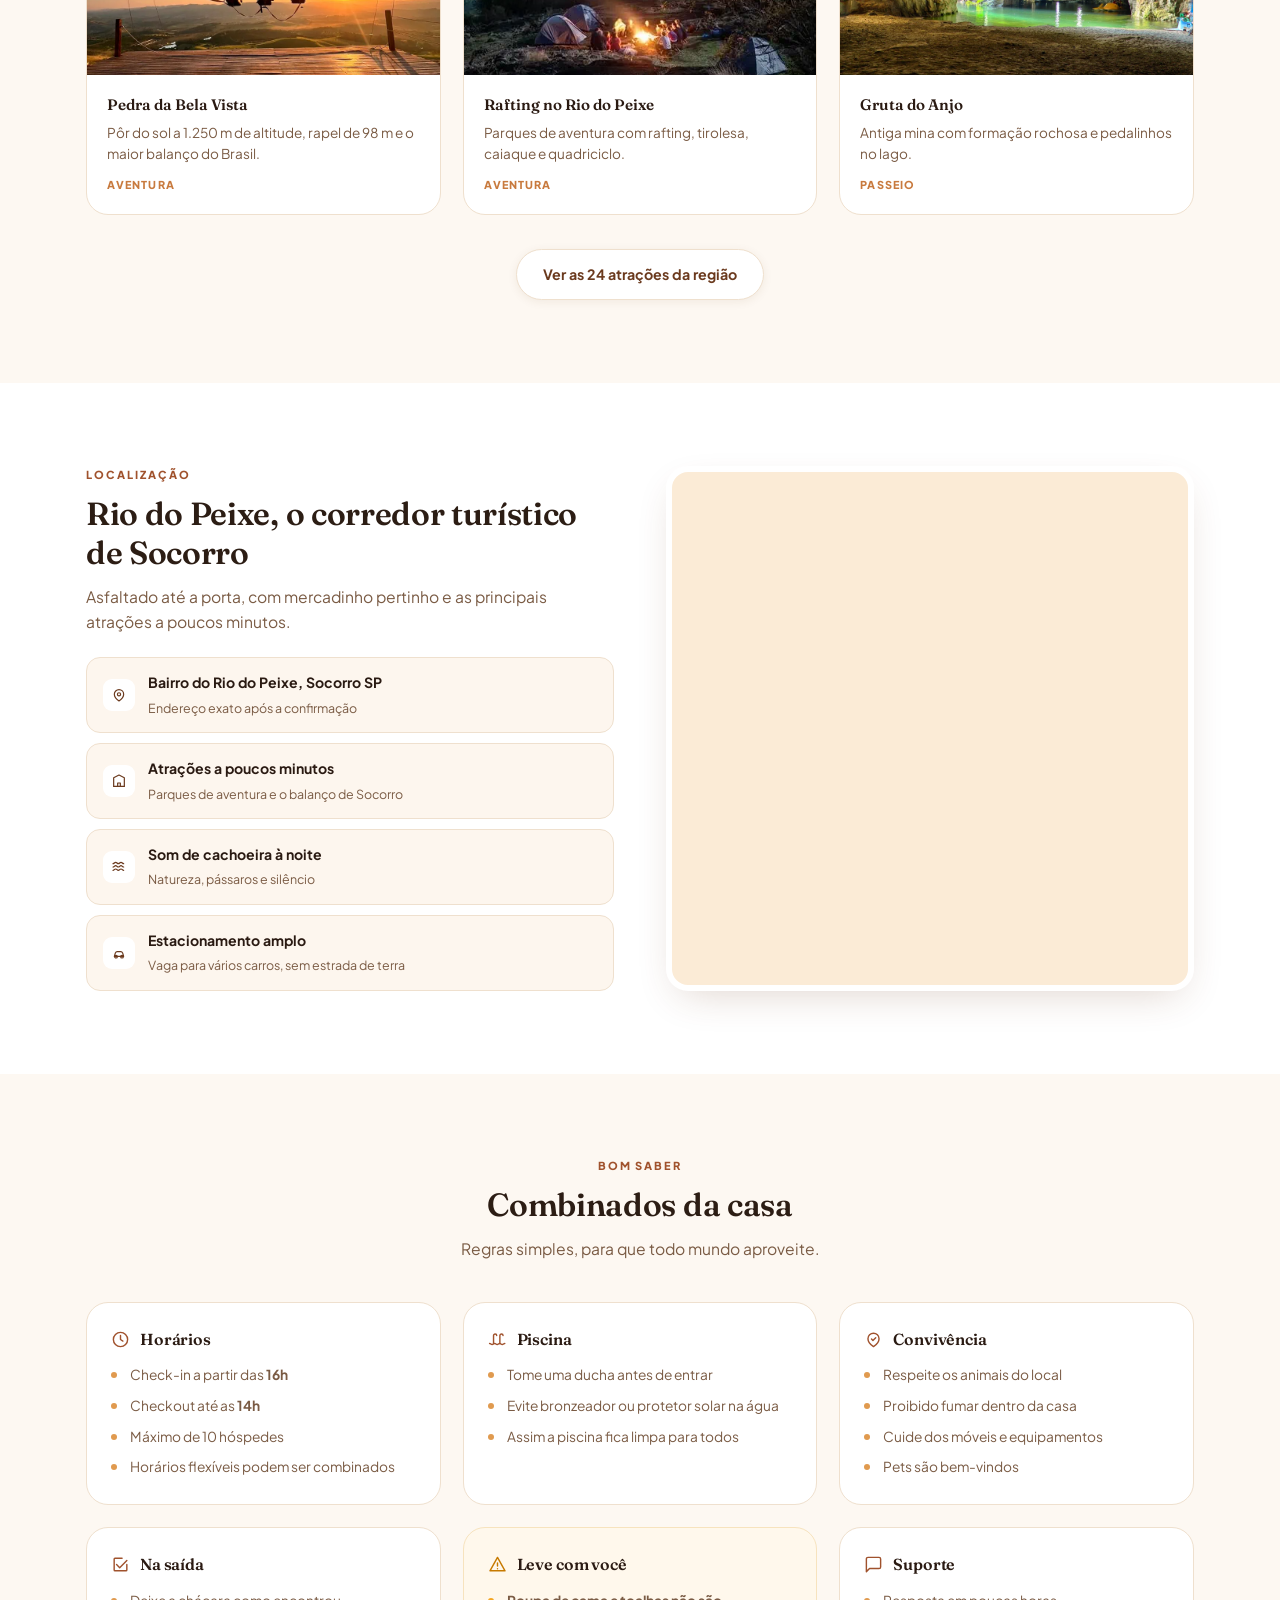
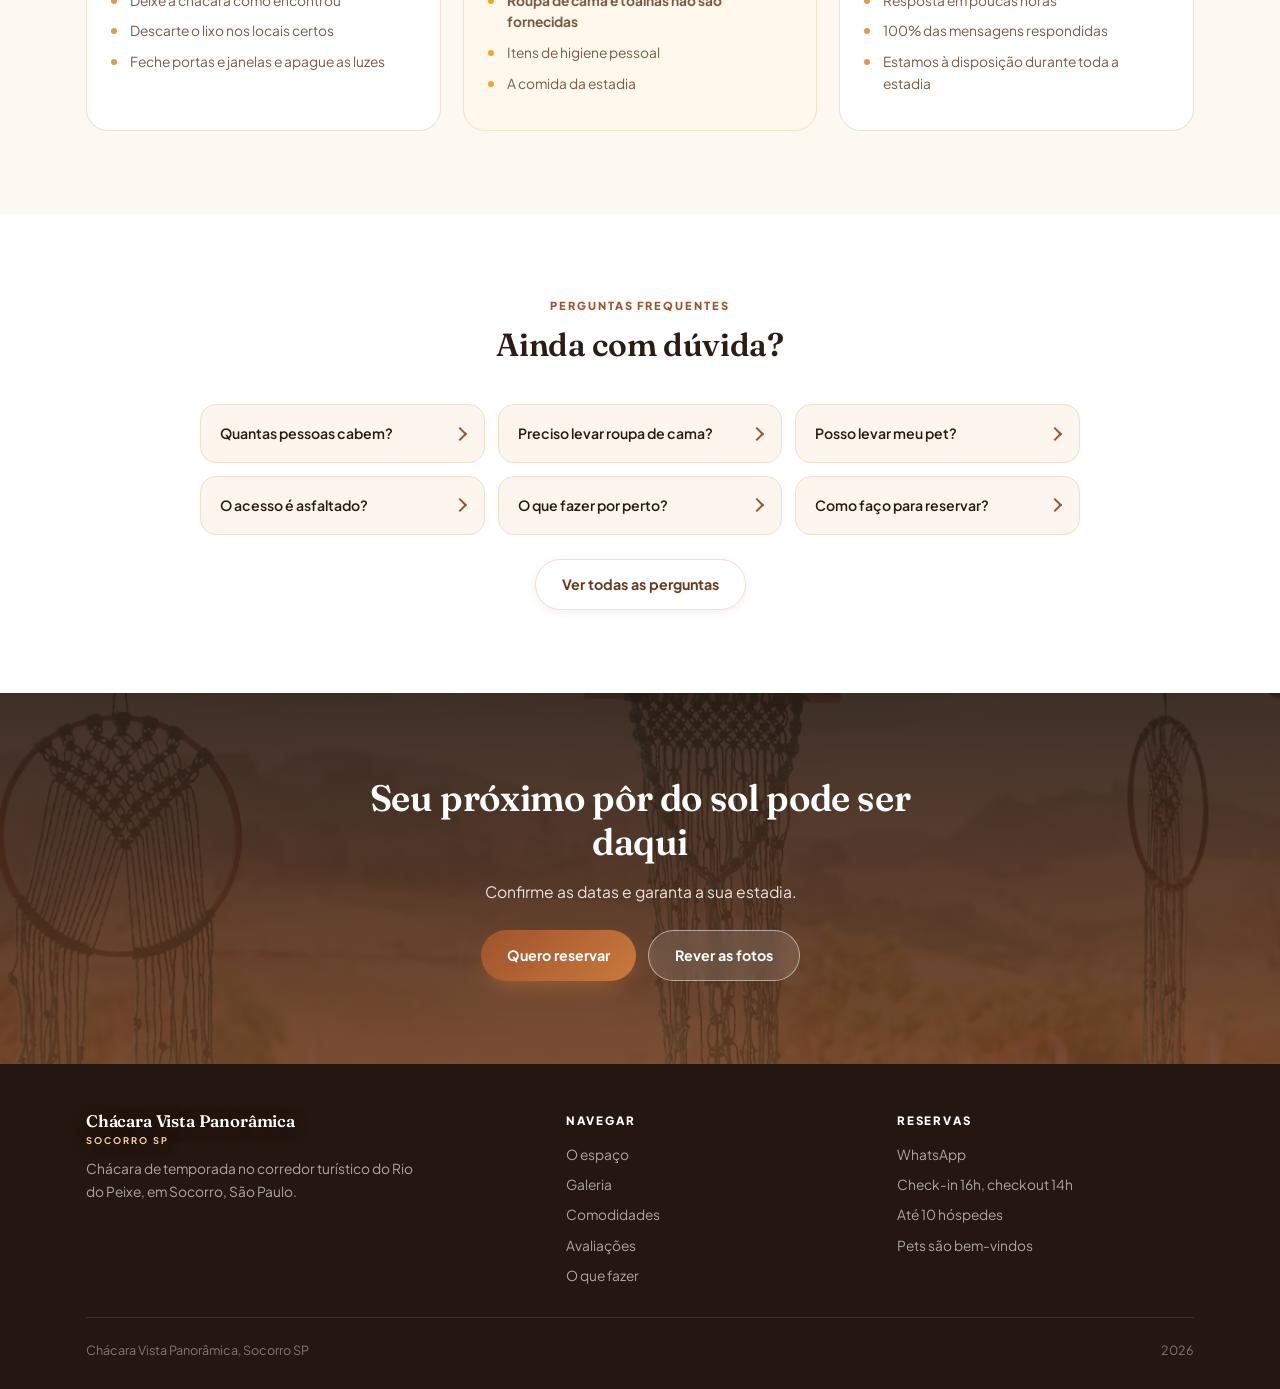
==== commit b12c7ac6: "Galeria com duas fotos lado a lado, sem setas nos CTAs Cada bloco mostra duas fotos em retrato preen" ====
--- a/index.html
+++ b/index.html
@@ -435,7 +435,7 @@
     </div>
     <div class="rv" data-d="1">
       <span class="eyebrow">Sua anfitriã</span>
-      <h2>Bruna Mazeto recebe você</h2>
+      <h2>Bruna Mazeto</h2>
       <p>
         É o nome que mais se repete nos comentários dos hóspedes. Responde rápido,
         recebe pessoalmente e está por perto para o que precisar durante a estadia.
@@ -628,10 +628,7 @@
       <h2>Seu próximo pôr do sol pode ser daqui</h2>
       <p>Confirme as datas e garanta a sua estadia.</p>
       <div class="cta-btns">
-        <button type="button" class="btn btn-primary" data-modal="reserva">
-          Quero reservar
-          <svg viewBox="0 0 24 24" fill="none" stroke="currentColor" stroke-width="2" stroke-linecap="round" stroke-linejoin="round"><path d="M5 12h14M13 6l6 6-6 6"/></svg>
-        </button>
+        <button type="button" class="btn btn-primary" data-modal="reserva">Quero reservar</button>
         <a class="btn btn-ghost" href="#galeria">Rever as fotos</a>
       </div>
       </div>
--- a/assets/css/style.css
+++ b/assets/css/style.css
@@ -242,19 +242,20 @@
 .gal-txt p{color:rgba(255,255,255,.76);font-size:.96rem;max-width:46ch}
 .gal-txt p + p{margin-top:12px}
 
-/* A imagem ocupa exatamente a altura da coluna de texto */
-.car-viewport{
-  position:relative;overflow:hidden;border-radius:var(--raio-lg);
-  box-shadow:0 24px 60px -24px rgba(0,0,0,.6);background:var(--sol-800);
-  height:100%;
-}
+/* Duas fotos lado a lado: mantem o formato retrato, preenche a coluna
+   inteira e a altura vem so do bloco de texto ao lado */
+.car-viewport{position:relative;overflow:hidden;height:100%;width:100%}
 /* trilho fora do fluxo: as fotos nao empurram a altura da linha */
-.car-trilho{position:absolute;inset:0;display:flex;transition:transform .6s cubic-bezier(.22,1,.36,1)}
-.car-slide{position:relative;min-width:100%;height:100%;cursor:zoom-in}
-/* foto inteira, sem corte, na proporcao original */
-.car-slide img{width:100%;height:100%;object-fit:contain;display:block}
-
-/* Coluna da imagem: foto ocupa a altura toda e os controles ficam logo abaixo */
+.car-trilho{position:absolute;inset:0;display:flex;gap:12px;transition:transform .6s cubic-bezier(.22,1,.36,1)}
+.car-slide{
+  flex:0 0 calc(50% - 6px);height:100%;position:relative;cursor:zoom-in;
+  border-radius:var(--raio-lg);overflow:hidden;background:var(--sol-800);
+  box-shadow:0 20px 50px -24px rgba(42,26,18,.65);
+}
+.car-slide img{width:100%;height:100%;object-fit:cover;display:block}
+.quartos .car-slide{background:var(--sol-100);box-shadow:var(--sombra)}
+
+/* Coluna da imagem: fotos em cima, controles logo abaixo */
 .car-col{display:flex;flex-direction:column;min-width:0}
 .car-col .car-viewport{flex:1;height:0;min-height:0}
 .car-pe{display:flex;align-items:center;gap:16px;height:44px;flex-shrink:0;padding-top:14px}
@@ -272,6 +273,7 @@
 .car-btn[disabled]{opacity:.25;cursor:default;transform:none}
 
 .car-pontos{display:flex;gap:6px}
+.car-pontos{display:flex;gap:6px;flex-wrap:wrap;max-width:180px}
 .car-pontos button{width:7px;height:7px;border-radius:50%;transition:background .3s,width .3s}
 .car-contador{font-size:.79rem;font-weight:600;margin-left:auto}
 
@@ -651,7 +653,9 @@
   .gal-bloco .gal-txt,.gal-bloco.invertido .gal-txt{order:1}
   .gal-bloco .car-col,.gal-bloco.invertido .car-col{order:2}
   .quartos-grid .car-col{order:-1}
-  .gal-bloco .car-viewport,.quartos-grid .car-viewport{height:auto;aspect-ratio:4/5;flex:none;max-height:none}
+  .gal-bloco .car-viewport,.quartos-grid .car-viewport{height:auto;aspect-ratio:3/4;flex:none;width:100%}
+  .car-slide{flex:0 0 100%}
+  .car-trilho{gap:0}
   .gal-txt,.quartos-lista{padding-bottom:0}
   .car-pe{justify-content:center;padding-top:16px;height:auto}
   :root{--gap:18px}
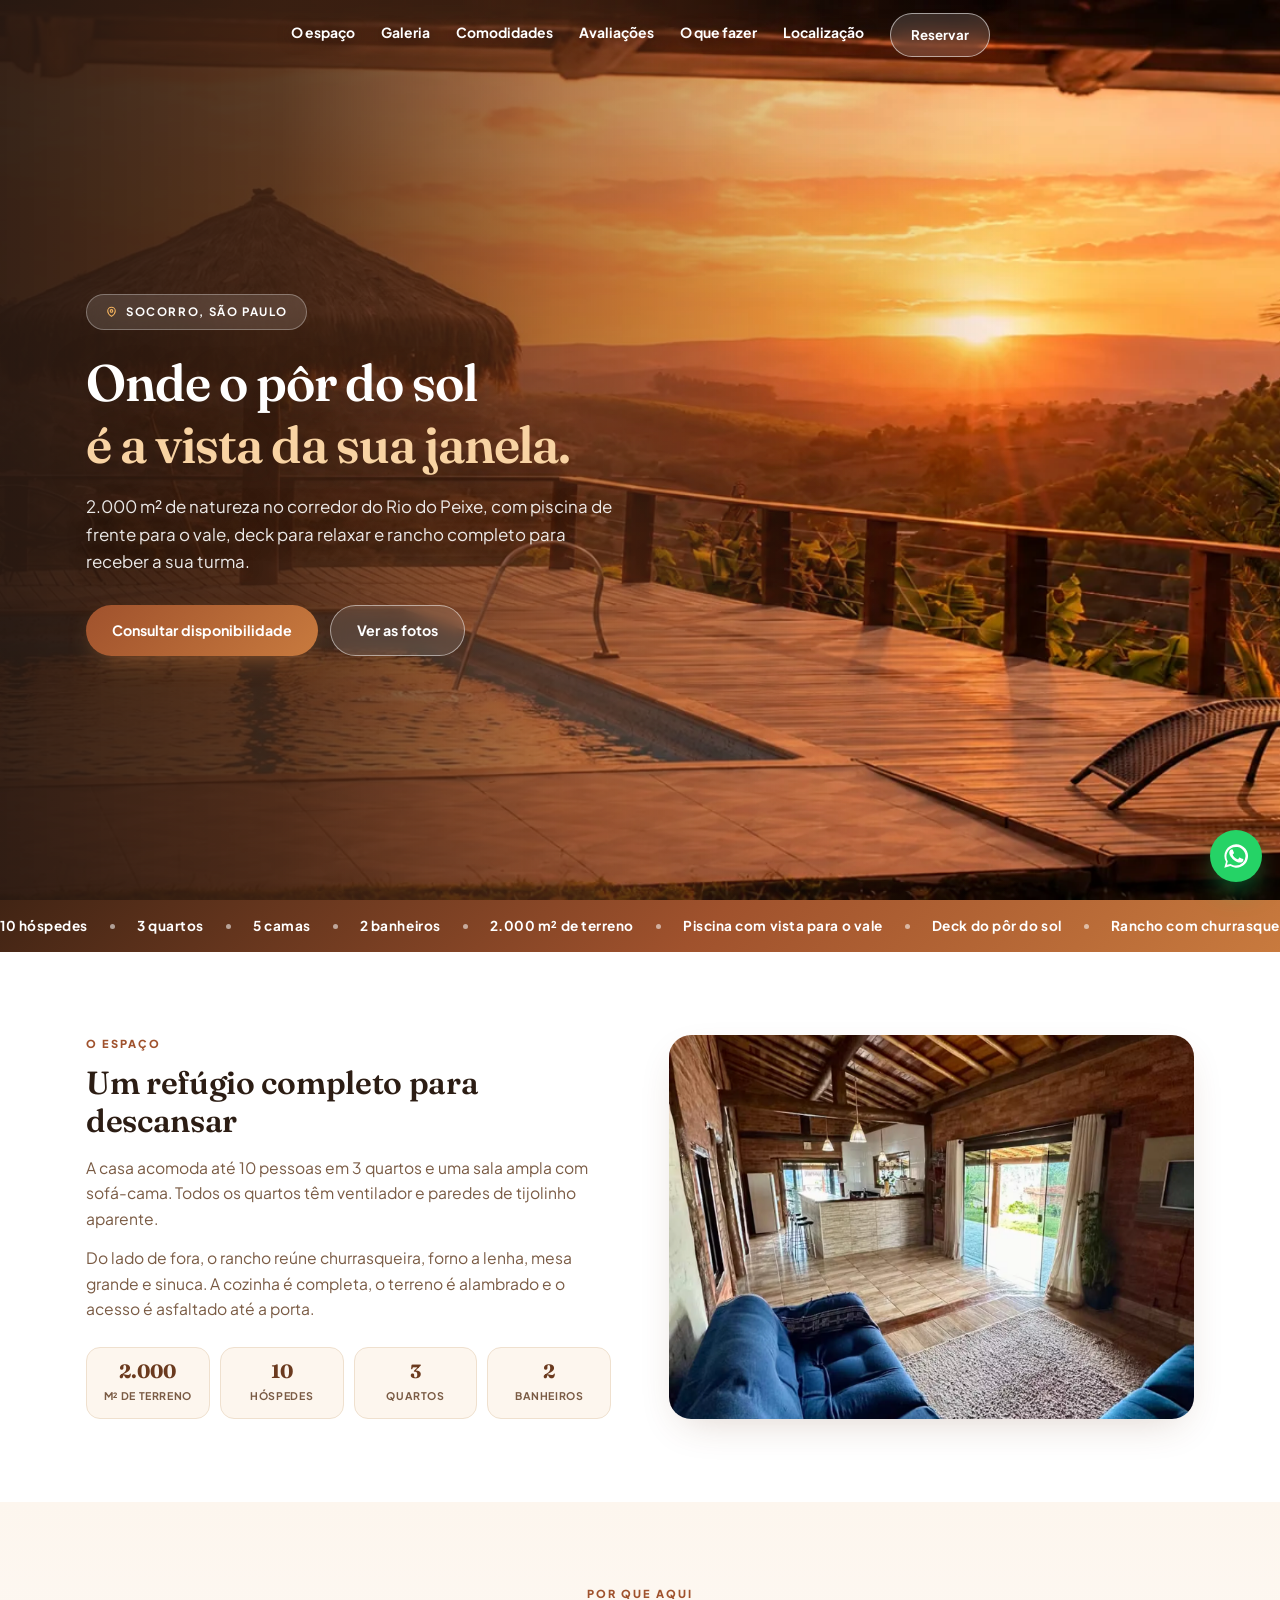
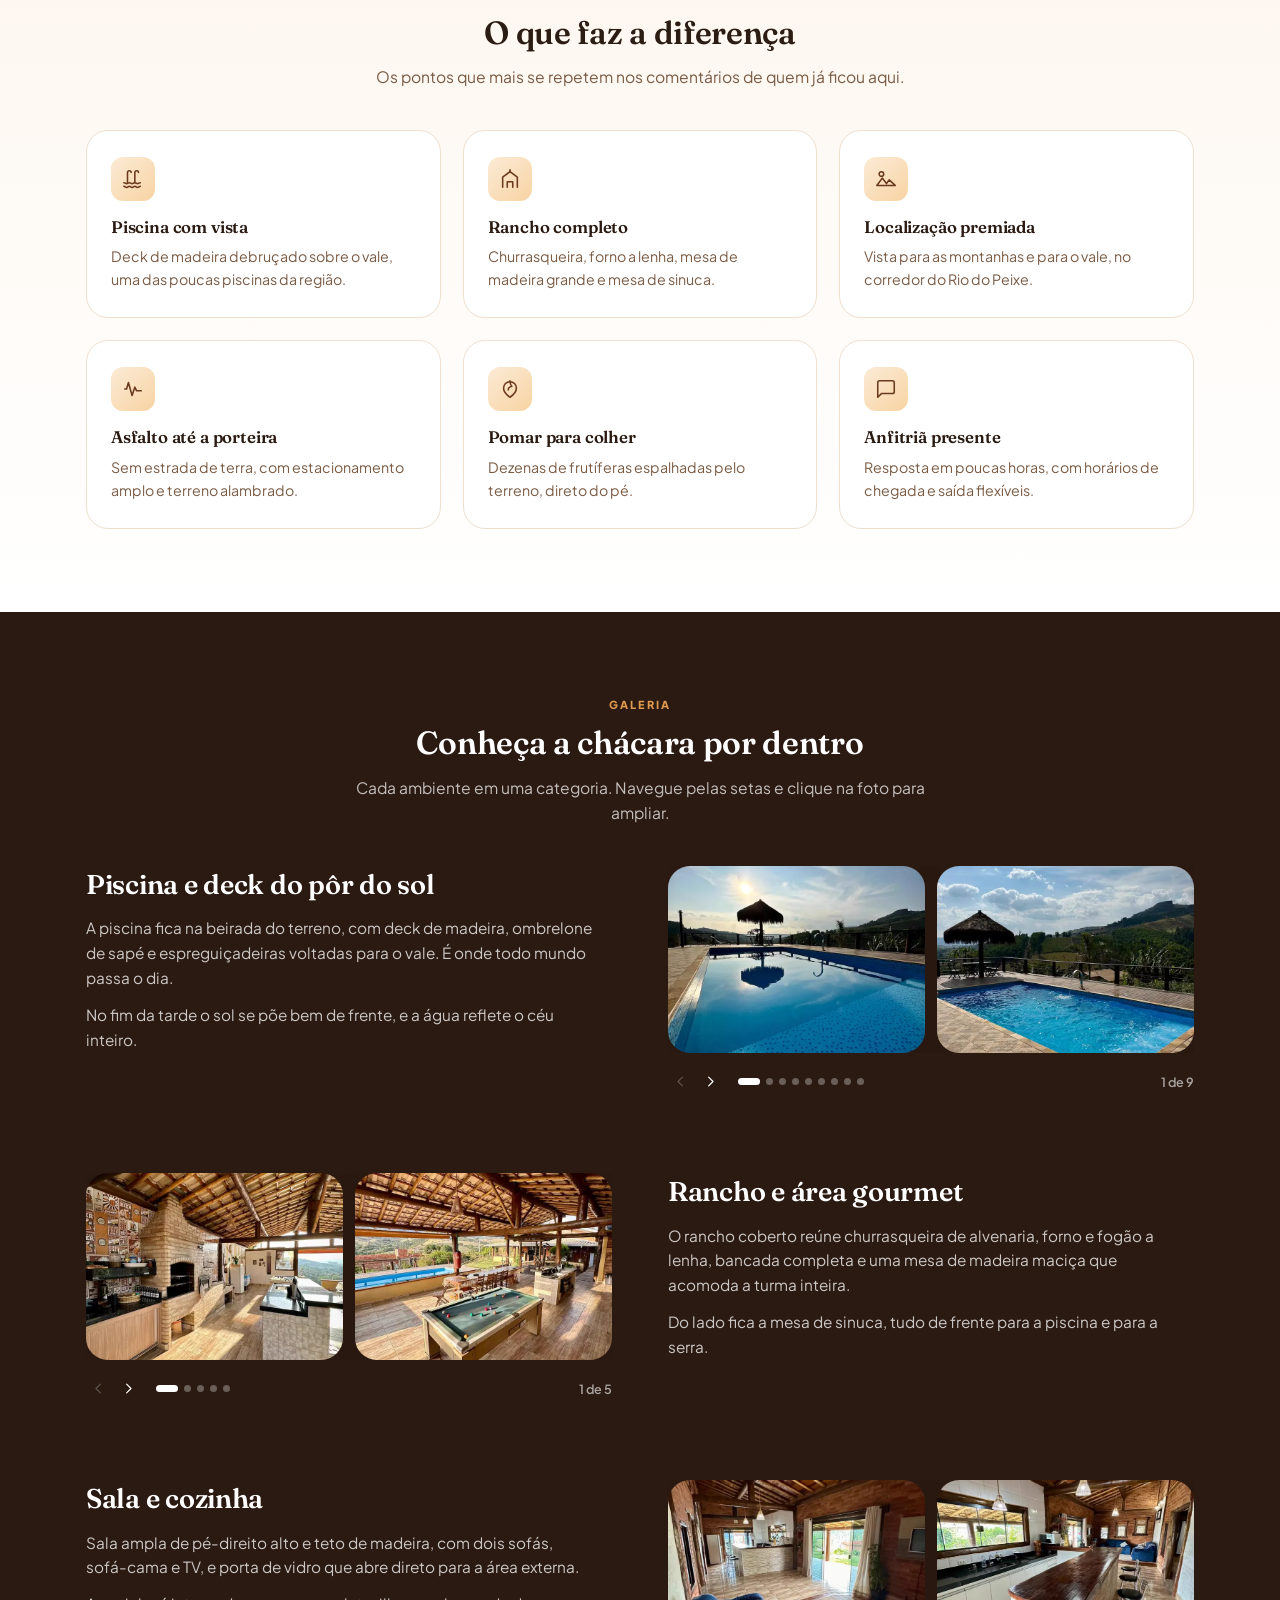
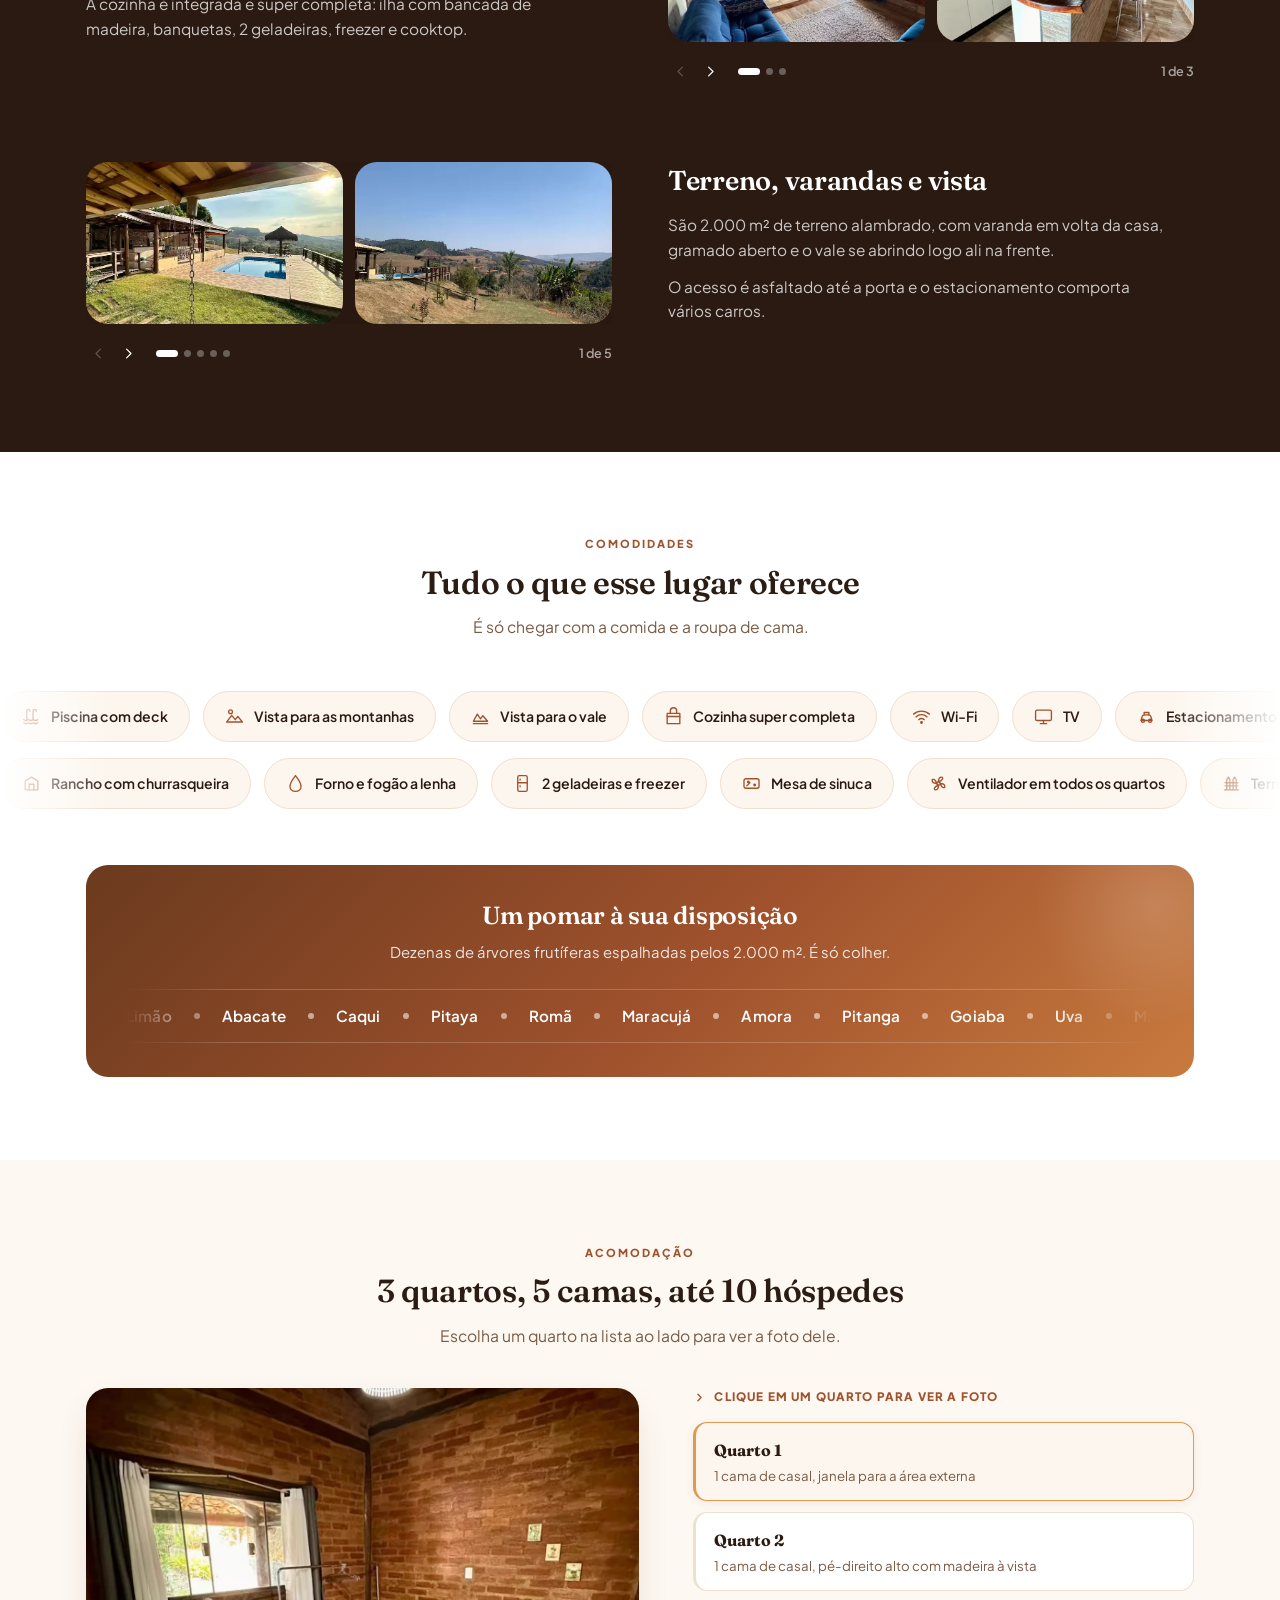
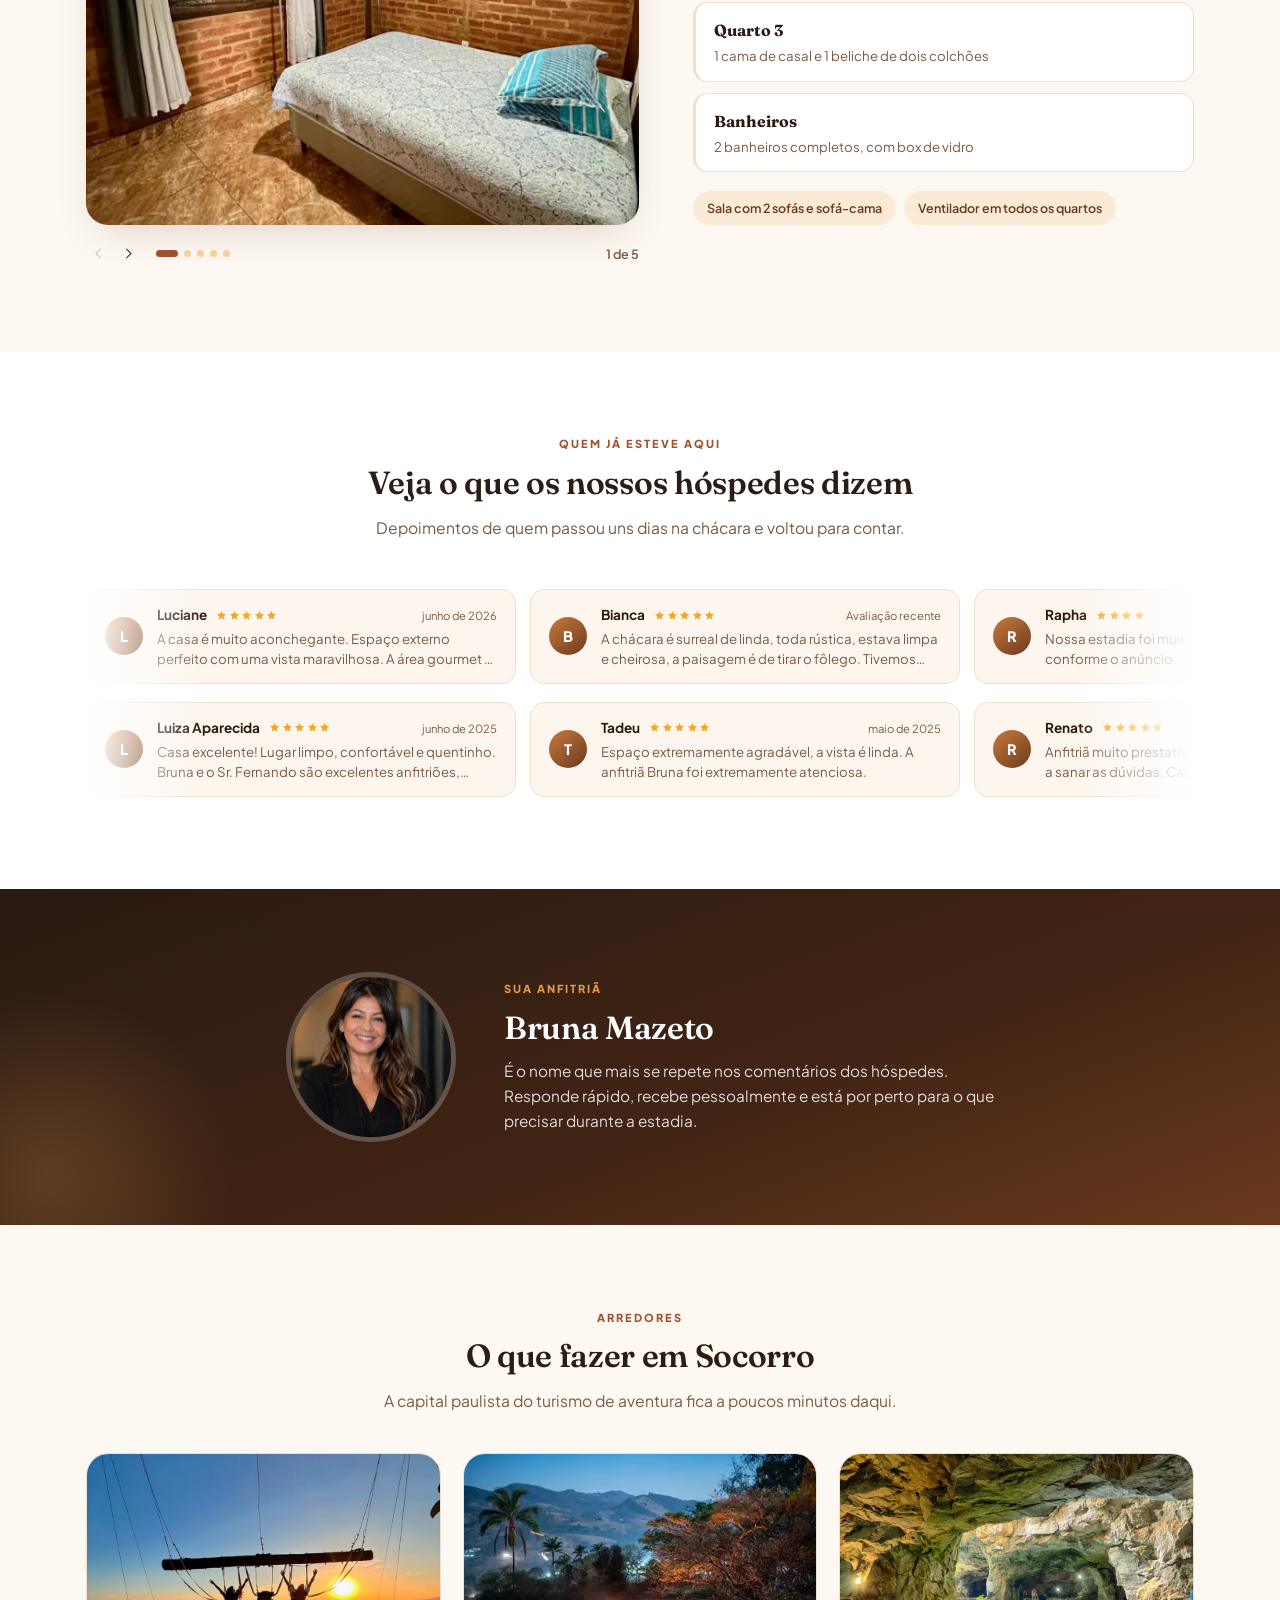
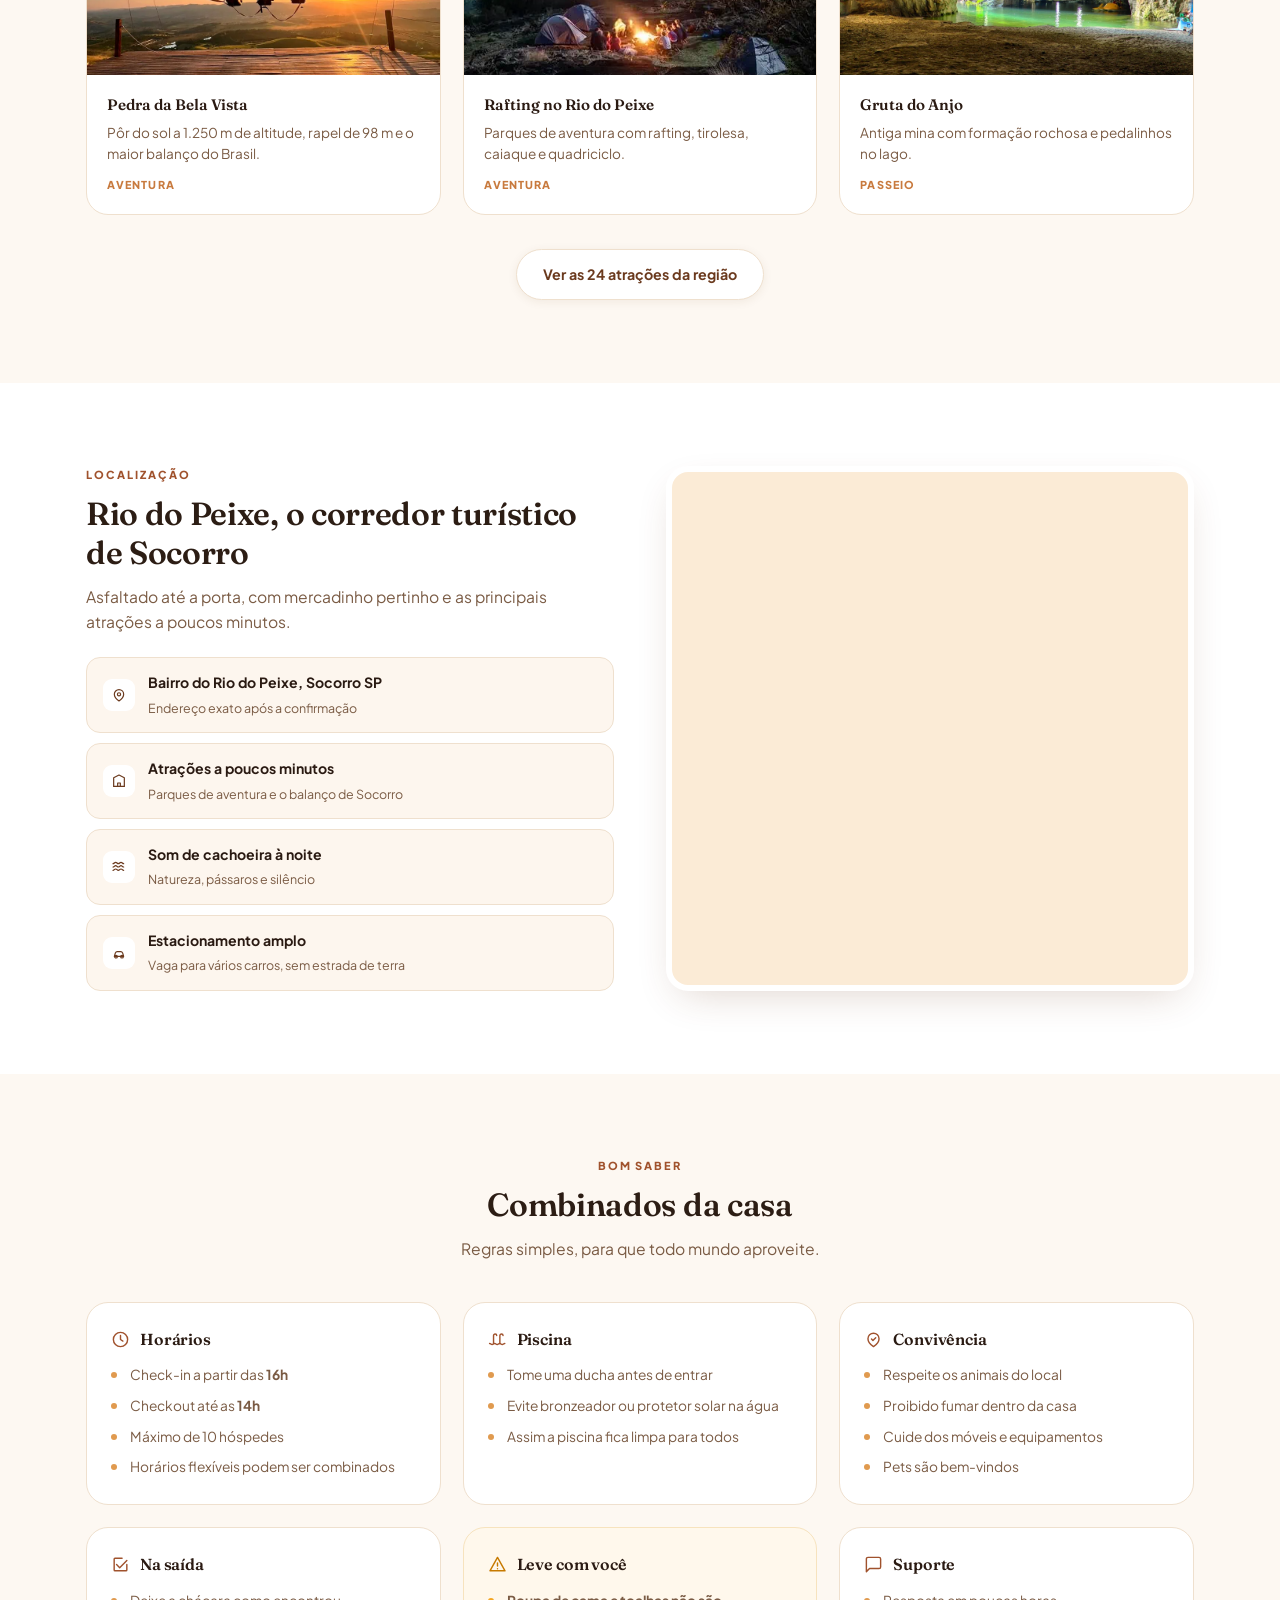
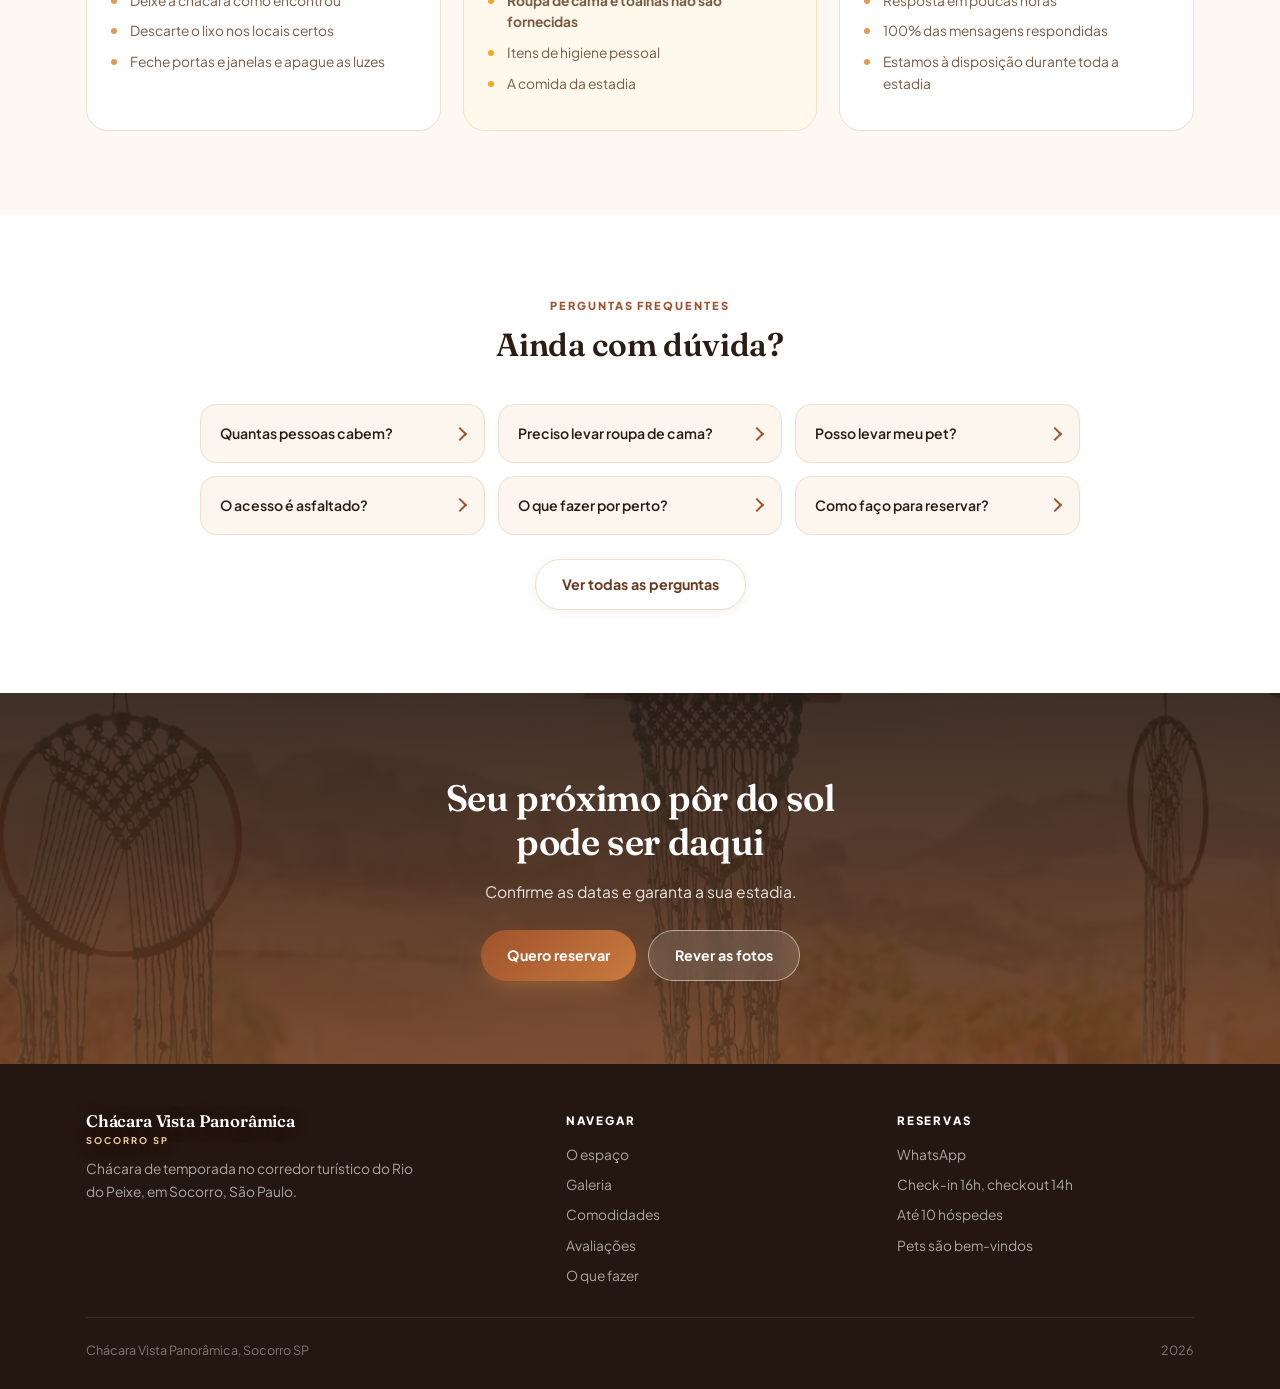
==== commit d3df2025: "Acomodacao com uma foto por vez, quebra de linha no CTA final e centralizacao total no mobile Co-Aut" ====
--- a/index.html
+++ b/index.html
@@ -625,7 +625,7 @@
   <div class="cta-bg"><img src="assets/fotos/exterior-05.webp" alt="" aria-hidden="true" loading="lazy"></div>
   <div class="wrap cta-inner">
     <div class="rv">
-      <h2>Seu próximo pôr do sol pode ser daqui</h2>
+      <h2>Seu próximo pôr do sol<br>pode ser daqui</h2>
       <p>Confirme as datas e garanta a sua estadia.</p>
       <div class="cta-btns">
         <button type="button" class="btn btn-primary" data-modal="reserva">Quero reservar</button>
--- a/assets/css/style.css
+++ b/assets/css/style.css
@@ -253,7 +253,9 @@
   box-shadow:0 20px 50px -24px rgba(42,26,18,.65);
 }
 .car-slide img{width:100%;height:100%;object-fit:cover;display:block}
-.quartos .car-slide{background:var(--sol-100);box-shadow:var(--sombra)}
+/* Acomodacao: uma foto por vez, preenchendo a coluna inteira */
+.quartos .car-trilho{gap:0}
+.quartos .car-slide{flex:0 0 100%;background:var(--sol-100);border-radius:0;box-shadow:none}
 
 /* Coluna da imagem: fotos em cima, controles logo abaixo */
 .car-col{display:flex;flex-direction:column;min-width:0}
@@ -340,7 +342,7 @@
   display:grid;grid-template-columns:1.05fr .95fr;gap:clamp(30px,4.5vw,54px);
   align-items:stretch;
 }
-.quartos .car-viewport{box-shadow:var(--sombra);background:var(--sol-100)}
+.quartos .car-viewport{border-radius:var(--raio-lg);box-shadow:var(--sombra);background:var(--sol-100)}
 .quartos-lista{display:flex;flex-direction:column;gap:11px}
 .quartos-lista .dica{
   display:flex;align-items:center;gap:8px;margin-bottom:4px;
@@ -726,6 +728,20 @@
   .lb-prev{left:8px}.lb-next{right:8px}
   .lb-btn{width:40px;height:40px}
   .lb-close{right:12px;top:12px}
+
+  /* ---- Mobile: tudo centralizado ---- */
+  body,section,footer,.wrap{text-align:center}
+  h1,h2,h3,h4,p,li,small,.lead,.eyebrow,.dica,.faq-q,.quarto-item,.r-card,.spot,
+  .campo>label,.previa h4,.modal-pe,.cta-mini,.f-bottom{text-align:center}
+  .hero-content,.gal-txt,.sobre-txt,.local-txt,.quartos-lista,.car-col,
+  .perk,.q-body,.at-body,.host-grid,.faq-item{align-items:center}
+  p,.lead,.host p,.gal-txt p,.sobre-txt p,.at-body p,.perk p,.r-card p{margin-inline:auto}
+  .eyebrow,.q-tag,.at-tag,.voltar,.host-photo{align-self:center;margin-inline:auto}
+  .car-pe,.car-nav,.hero-ctas,.cta-btns,.modal-acoes,.opcoes,.quartos-mais,
+  .frutas,.sobre-chips,.r-topo,.reg-card h3,.f-bottom,.faq-q{justify-content:center}
+  .reg-card ul,footer ul{justify-items:center}
+  /* textos longos de leitura seguem alinhados a esquerda */
+  .previa pre,.campo input,.campo textarea{text-align:left}
 }
 
 @media (max-width:560px){
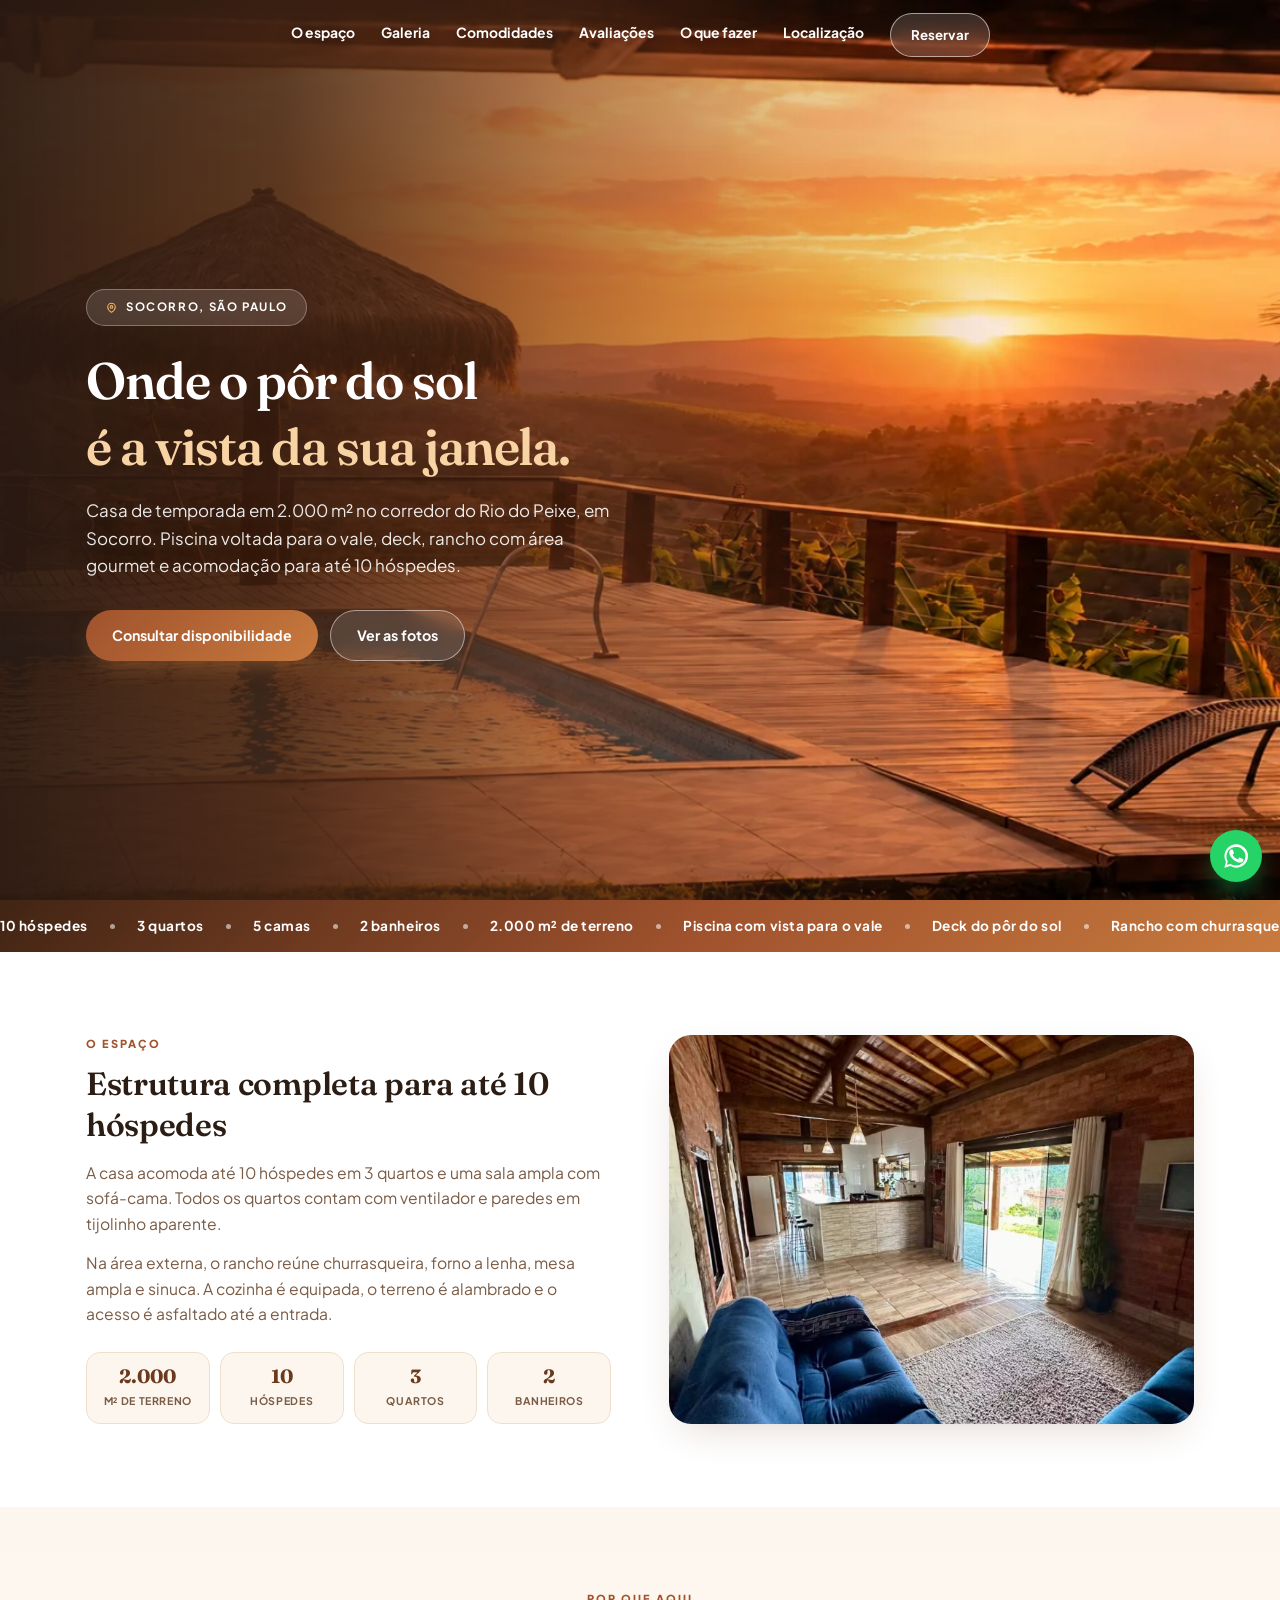
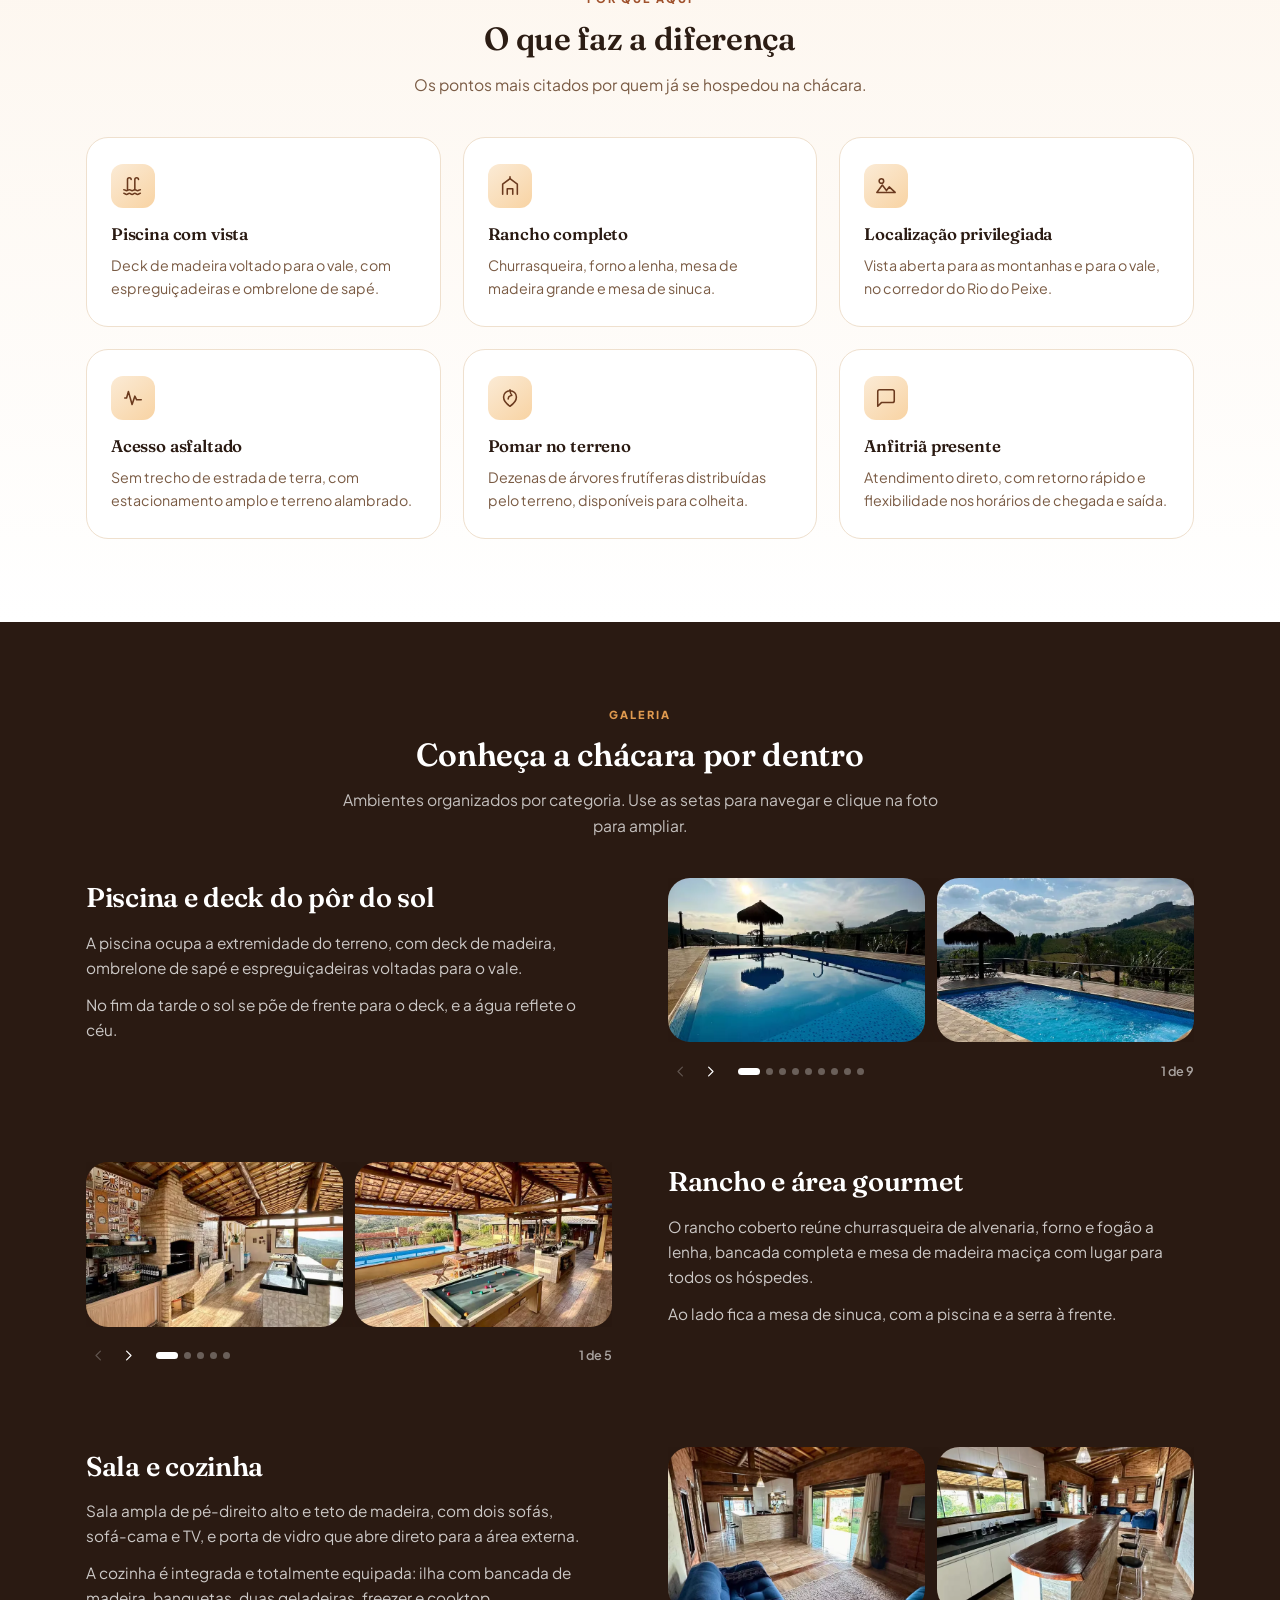
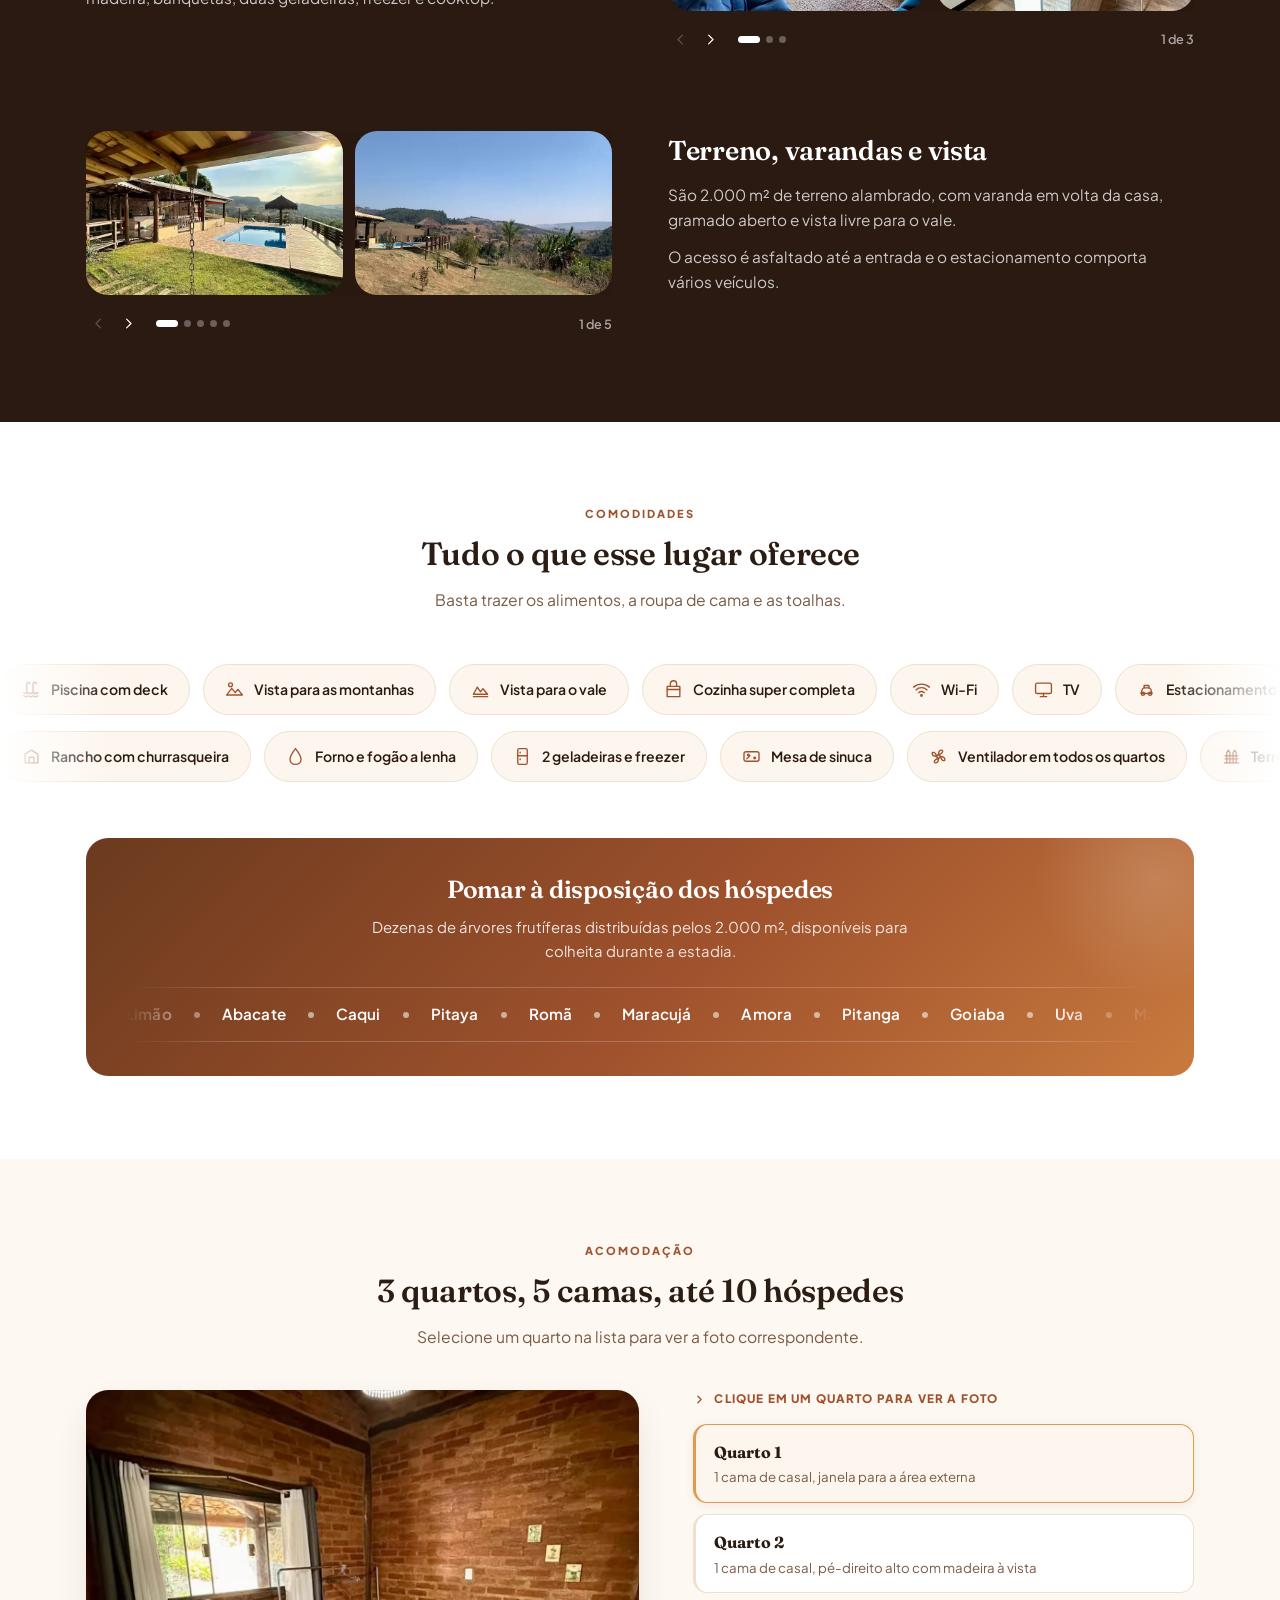
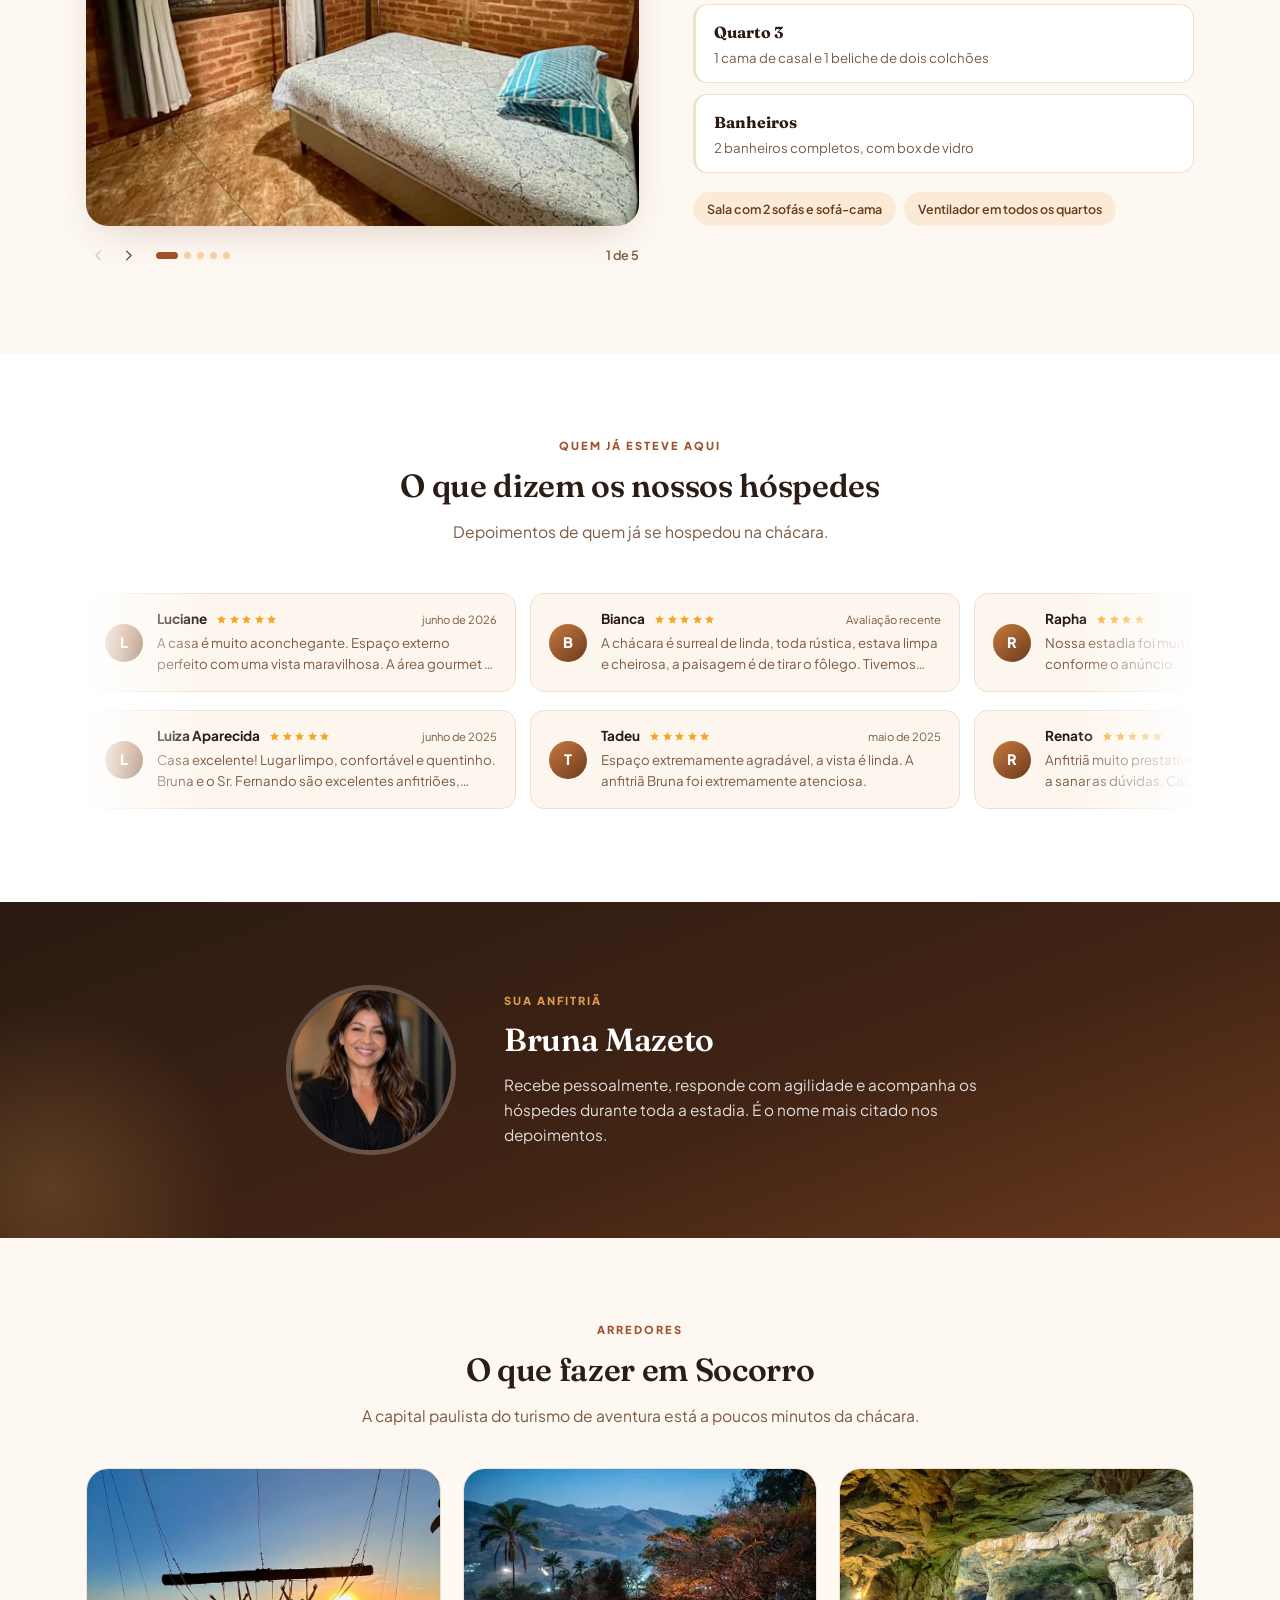
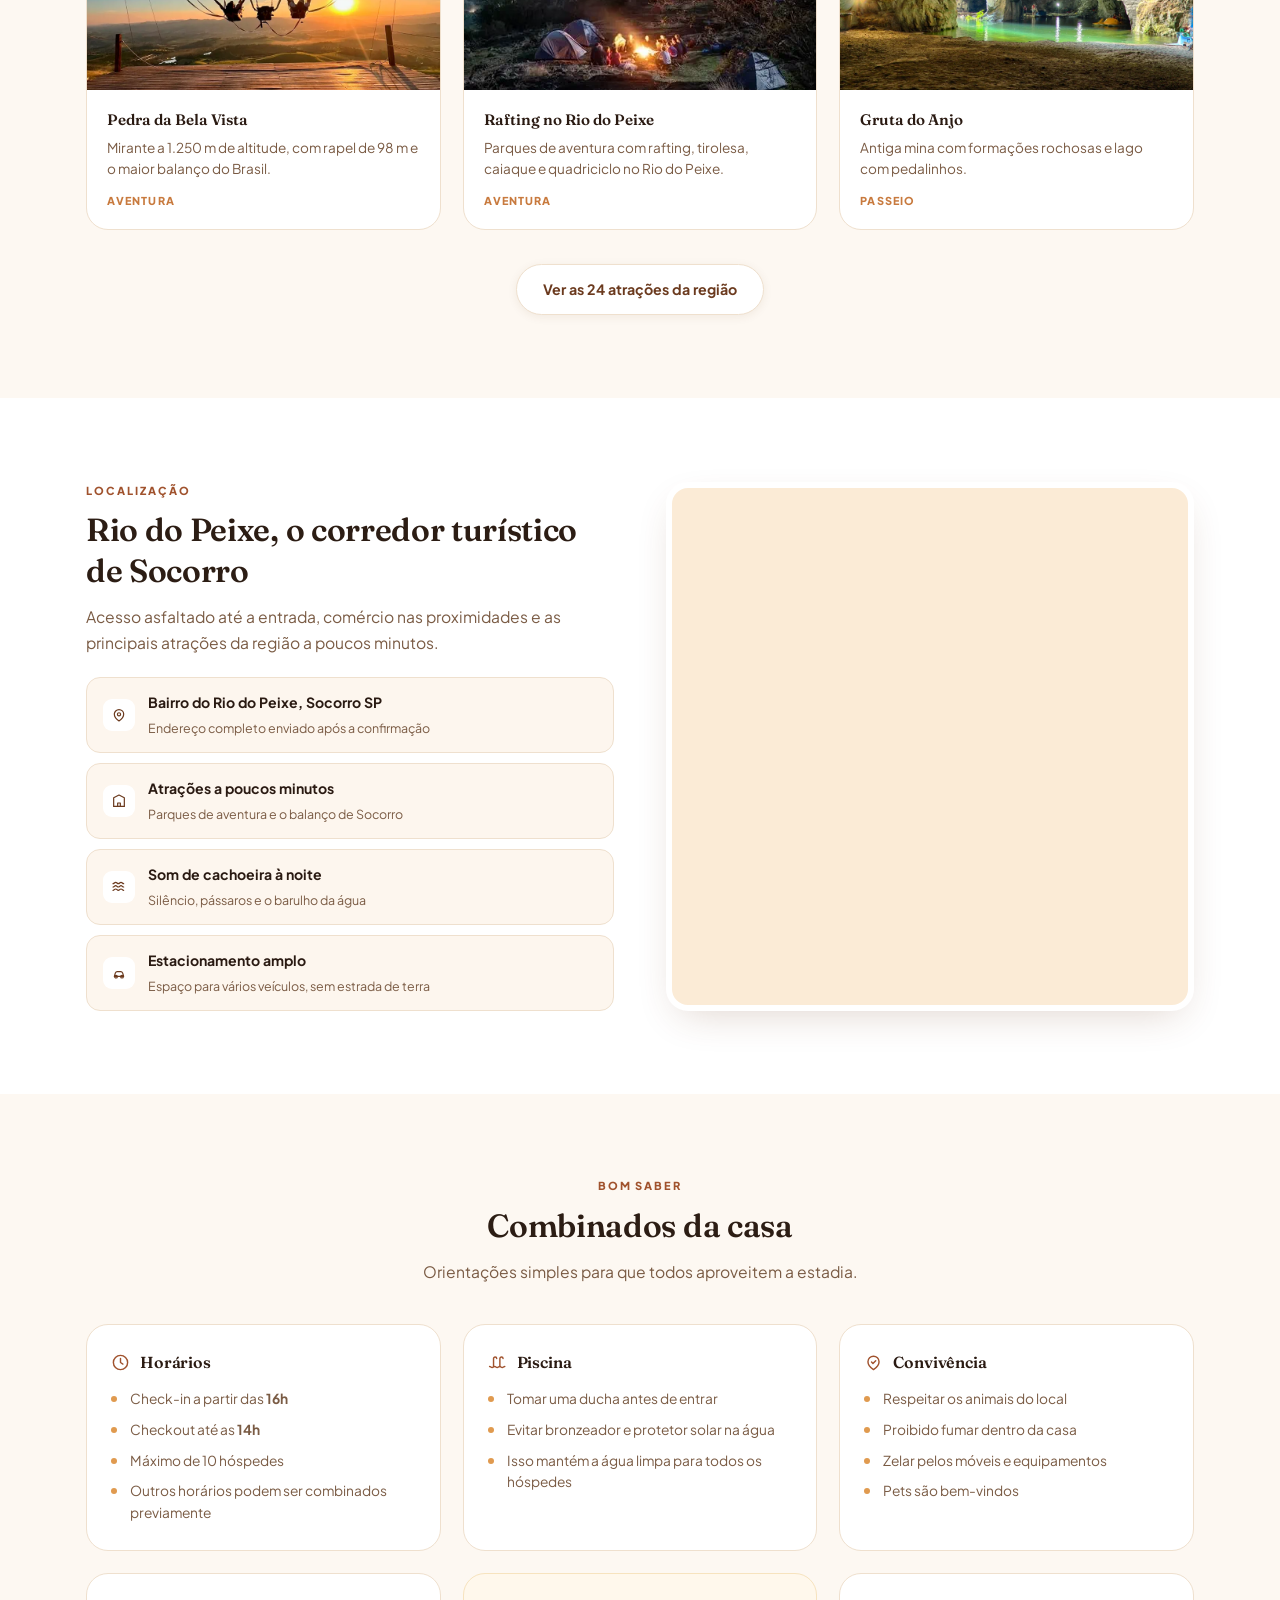
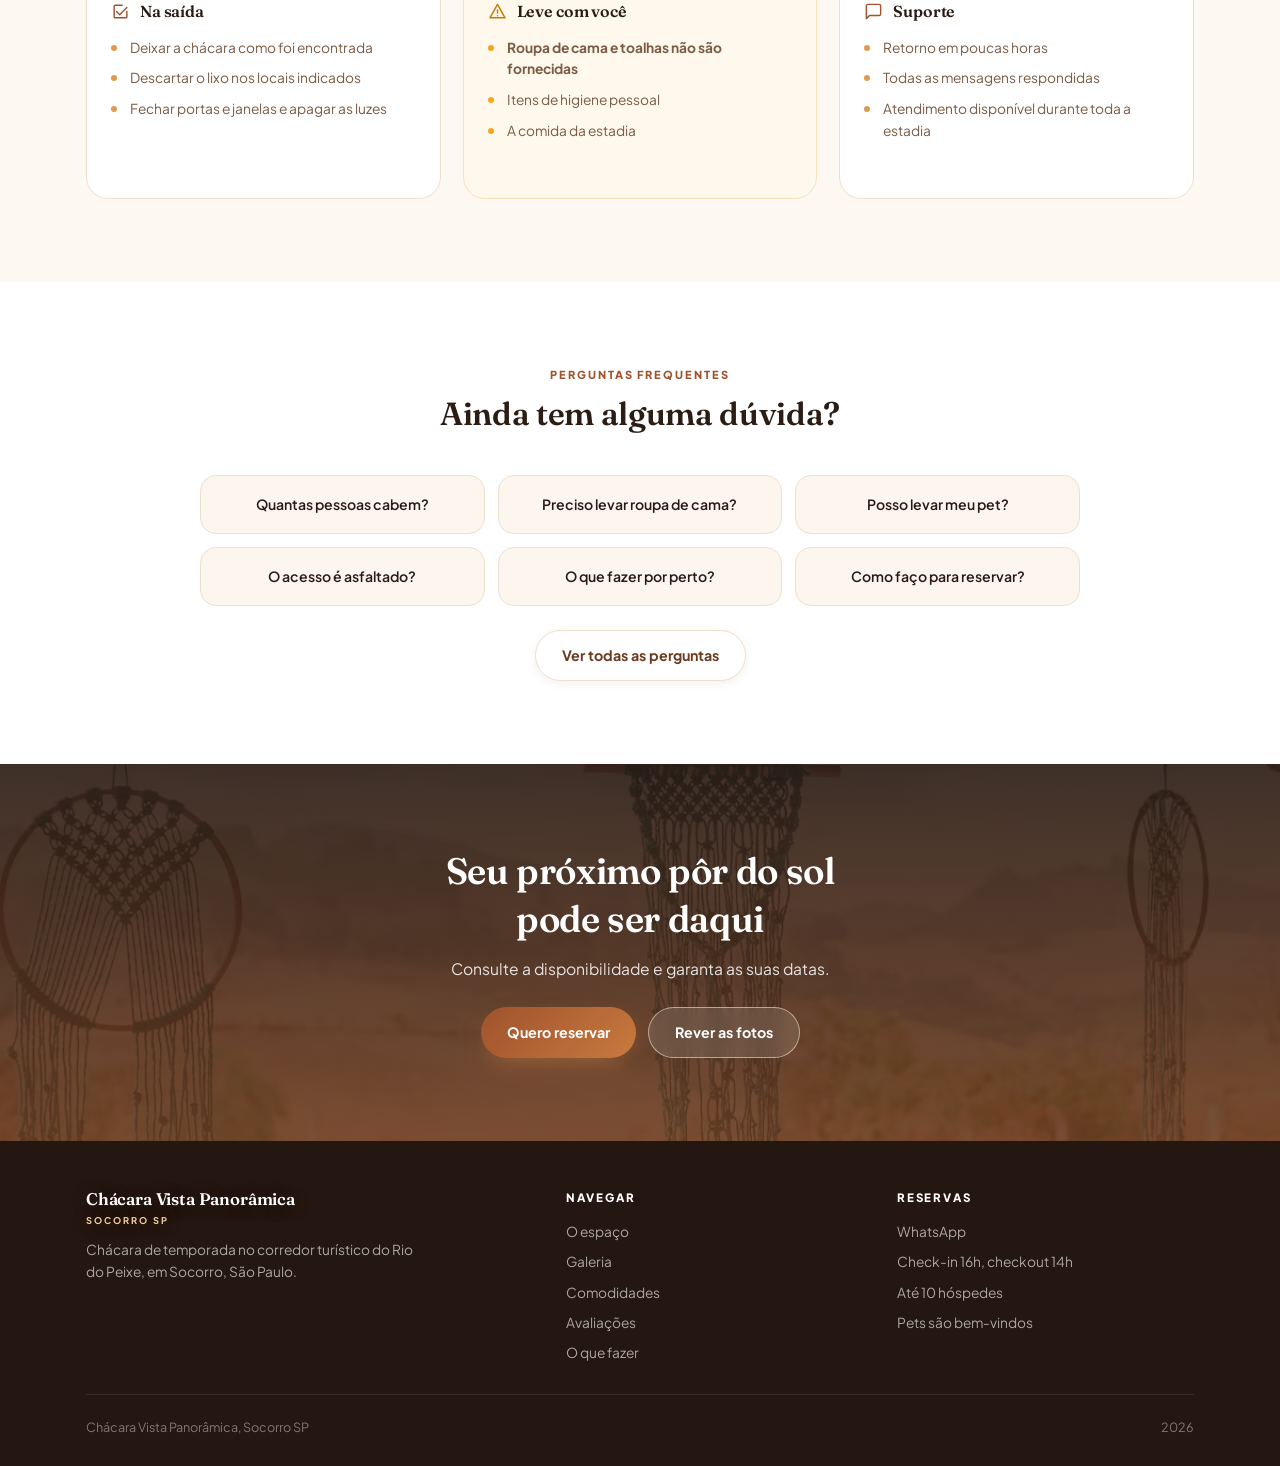
==== commit 705b58a3: "Copy mais profissional nas duas paginas e correcao do corte de texto Co-Authored-By: Claude Opus 5 <" ====
--- a/index.html
+++ b/index.html
@@ -53,8 +53,8 @@
       <h1>Onde o pôr do sol<span>é a vista da sua janela.</span></h1>
 
       <p class="sub">
-        2.000 m² de natureza no corredor do Rio do Peixe, com piscina de frente para
-        o vale, deck para relaxar e rancho completo para receber a sua turma.
+        Casa de temporada em 2.000 m² no corredor do Rio do Peixe, em Socorro. Piscina
+        voltada para o vale, deck, rancho com área gourmet e acomodação para até 10 hóspedes.
       </p>
 
       <div class="hero-ctas">
@@ -78,14 +78,14 @@
   <div class="wrap sobre-grid">
     <div class="sobre-txt rv">
       <span class="eyebrow">O espaço</span>
-      <h2>Um refúgio completo para descansar</h2>
+      <h2>Estrutura completa para até 10 hóspedes</h2>
       <p>
-        A casa acomoda até 10 pessoas em 3 quartos e uma sala ampla com sofá-cama.
-        Todos os quartos têm ventilador e paredes de tijolinho aparente.
+        A casa acomoda até 10 hóspedes em 3 quartos e uma sala ampla com sofá-cama.
+        Todos os quartos contam com ventilador e paredes em tijolinho aparente.
       </p>
       <p>
-        Do lado de fora, o rancho reúne churrasqueira, forno a lenha, mesa grande e sinuca.
-        A cozinha é completa, o terreno é alambrado e o acesso é asfaltado até a porta.
+        Na área externa, o rancho reúne churrasqueira, forno a lenha, mesa ampla e sinuca.
+        A cozinha é equipada, o terreno é alambrado e o acesso é asfaltado até a entrada.
       </p>
 
       <div class="sobre-chips">
@@ -108,14 +108,14 @@
     <div class="sec-head center rv">
       <span class="eyebrow">Por que aqui</span>
       <h2>O que faz a diferença</h2>
-      <p class="lead">Os pontos que mais se repetem nos comentários de quem já ficou aqui.</p>
+      <p class="lead">Os pontos mais citados por quem já se hospedou na chácara.</p>
     </div>
 
     <div class="grid-3">
       <article class="perk rv">
         <div class="perk-ico"><svg viewBox="0 0 24 24"><path d="M2 16c1.5 0 1.5 1.2 3 1.2S6.5 16 8 16s1.5 1.2 3 1.2 1.5-1.2 3-1.2 1.5 1.2 3 1.2 1.5-1.2 3-1.2"/><path d="M2 20c1.5 0 1.5 1.2 3 1.2S6.5 20 8 20s1.5 1.2 3 1.2 1.5-1.2 3-1.2 1.5 1.2 3 1.2 1.5-1.2 3-1.2"/><path d="M6 16V5a2 2 0 014 0M14 16V5a2 2 0 014 0"/></svg></div>
         <h3>Piscina com vista</h3>
-        <p>Deck de madeira debruçado sobre o vale, uma das poucas piscinas da região.</p>
+        <p>Deck de madeira voltado para o vale, com espreguiçadeiras e ombrelone de sapé.</p>
       </article>
 
       <article class="perk rv" data-d="1">
@@ -126,26 +126,26 @@
 
       <article class="perk rv" data-d="2">
         <div class="perk-ico"><svg viewBox="0 0 24 24"><path d="M2 19l6-8 4.5 6 3-4L22 19z"/><circle cx="7" cy="6.5" r="2.5"/></svg></div>
-        <h3>Localização premiada</h3>
-        <p>Vista para as montanhas e para o vale, no corredor do Rio do Peixe.</p>
+        <h3>Localização privilegiada</h3>
+        <p>Vista aberta para as montanhas e para o vale, no corredor do Rio do Peixe.</p>
       </article>
 
       <article class="perk rv">
         <div class="perk-ico"><svg viewBox="0 0 24 24"><path d="M3 12h2l2-7 4 14 3-9 2 4h5"/></svg></div>
-        <h3>Asfalto até a porteira</h3>
-        <p>Sem estrada de terra, com estacionamento amplo e terreno alambrado.</p>
+        <h3>Acesso asfaltado</h3>
+        <p>Sem trecho de estrada de terra, com estacionamento amplo e terreno alambrado.</p>
       </article>
 
       <article class="perk rv" data-d="1">
         <div class="perk-ico"><svg viewBox="0 0 24 24"><path d="M12 21s-7-4.6-7-10a7 7 0 0114 0c0 5.4-7 10-7 10z"/><path d="M12 3c0 4 2 6 2 6s-4 1-4 4"/></svg></div>
-        <h3>Pomar para colher</h3>
-        <p>Dezenas de frutíferas espalhadas pelo terreno, direto do pé.</p>
+        <h3>Pomar no terreno</h3>
+        <p>Dezenas de árvores frutíferas distribuídas pelo terreno, disponíveis para colheita.</p>
       </article>
 
       <article class="perk rv" data-d="2">
         <div class="perk-ico"><svg viewBox="0 0 24 24"><path d="M21 15a2 2 0 01-2 2H7l-4 4V5a2 2 0 012-2h14a2 2 0 012 2z"/></svg></div>
         <h3>Anfitriã presente</h3>
-        <p>Resposta em poucas horas, com horários de chegada e saída flexíveis.</p>
+        <p>Atendimento direto, com retorno rápido e flexibilidade nos horários de chegada e saída.</p>
       </article>
     </div>
   </div>
@@ -157,7 +157,7 @@
     <div class="sec-head center rv">
       <span class="eyebrow">Galeria</span>
       <h2>Conheça a chácara por dentro</h2>
-      <p class="lead">Cada ambiente em uma categoria. Navegue pelas setas e clique na foto para ampliar.</p>
+      <p class="lead">Ambientes organizados por categoria. Use as setas para navegar e clique na foto para ampliar.</p>
     </div>
 
     <!-- Piscina e deck -->
@@ -165,11 +165,11 @@
       <div class="gal-txt">
         <h3>Piscina e deck do pôr do sol</h3>
         <p>
-          A piscina fica na beirada do terreno, com deck de madeira, ombrelone de sapé e
-          espreguiçadeiras voltadas para o vale. É onde todo mundo passa o dia.
+          A piscina ocupa a extremidade do terreno, com deck de madeira, ombrelone de sapé e
+          espreguiçadeiras voltadas para o vale.
         </p>
         <p>
-          No fim da tarde o sol se põe bem de frente, e a água reflete o céu inteiro.
+          No fim da tarde o sol se põe de frente para o deck, e a água reflete o céu.
         </p>
       </div>
 
@@ -205,10 +205,10 @@
         <h3>Rancho e área gourmet</h3>
         <p>
           O rancho coberto reúne churrasqueira de alvenaria, forno e fogão a lenha, bancada
-          completa e uma mesa de madeira maciça que acomoda a turma inteira.
+          completa e mesa de madeira maciça com lugar para todos os hóspedes.
         </p>
         <p>
-          Do lado fica a mesa de sinuca, tudo de frente para a piscina e para a serra.
+          Ao lado fica a mesa de sinuca, com a piscina e a serra à frente.
         </p>
       </div>
 
@@ -243,8 +243,8 @@
           e porta de vidro que abre direto para a área externa.
         </p>
         <p>
-          A cozinha é integrada e super completa: ilha com bancada de madeira, banquetas,
-          2 geladeiras, freezer e cooktop.
+          A cozinha é integrada e totalmente equipada: ilha com bancada de madeira, banquetas,
+          duas geladeiras, freezer e cooktop.
         </p>
       </div>
 
@@ -274,10 +274,10 @@
         <h3>Terreno, varandas e vista</h3>
         <p>
           São 2.000 m² de terreno alambrado, com varanda em volta da casa, gramado aberto
-          e o vale se abrindo logo ali na frente.
+          e vista livre para o vale.
         </p>
         <p>
-          O acesso é asfaltado até a porta e o estacionamento comporta vários carros.
+          O acesso é asfaltado até a entrada e o estacionamento comporta vários veículos.
         </p>
       </div>
 
@@ -312,7 +312,7 @@
     <div class="sec-head center rv">
       <span class="eyebrow">Comodidades</span>
       <h2>Tudo o que esse lugar oferece</h2>
-      <p class="lead">É só chegar com a comida e a roupa de cama.</p>
+      <p class="lead">Basta trazer os alimentos, a roupa de cama e as toalhas.</p>
     </div>
   </div>
 
@@ -329,8 +329,8 @@
 
   <div class="wrap">
     <div class="pomar rv">
-      <h3>Um pomar à sua disposição</h3>
-      <p>Dezenas de árvores frutíferas espalhadas pelos 2.000 m². É só colher.</p>
+      <h3>Pomar à disposição dos hóspedes</h3>
+      <p>Dezenas de árvores frutíferas distribuídas pelos 2.000 m², disponíveis para colheita durante a estadia.</p>
       <div class="pomar-faixa">
         <div class="pomar-linha">
           <div class="pomar-track"></div>
@@ -347,7 +347,7 @@
     <div class="sec-head center rv">
       <span class="eyebrow">Acomodação</span>
       <h2>3 quartos, 5 camas, até 10 hóspedes</h2>
-      <p class="lead">Escolha um quarto na lista ao lado para ver a foto dele.</p>
+      <p class="lead">Selecione um quarto na lista para ver a foto correspondente.</p>
     </div>
 
     <div class="quartos-grid rv" data-car id="carQuartos">
@@ -410,8 +410,8 @@
   <div class="wrap">
     <div class="sec-head center rv">
       <span class="eyebrow">Quem já esteve aqui</span>
-      <h2>Veja o que os nossos hóspedes dizem</h2>
-      <p class="lead">Depoimentos de quem passou uns dias na chácara e voltou para contar.</p>
+      <h2>O que dizem os nossos hóspedes</h2>
+      <p class="lead">Depoimentos de quem já se hospedou na chácara.</p>
     </div>
 
     <div class="r-carrossel rv">
@@ -437,8 +437,8 @@
       <span class="eyebrow">Sua anfitriã</span>
       <h2>Bruna Mazeto</h2>
       <p>
-        É o nome que mais se repete nos comentários dos hóspedes. Responde rápido,
-        recebe pessoalmente e está por perto para o que precisar durante a estadia.
+        Recebe pessoalmente, responde com agilidade e acompanha os hóspedes durante toda a
+        estadia. É o nome mais citado nos depoimentos.
       </p>
     </div>
   </div>
@@ -450,7 +450,7 @@
     <div class="sec-head center rv">
       <span class="eyebrow">Arredores</span>
       <h2>O que fazer em Socorro</h2>
-      <p class="lead">A capital paulista do turismo de aventura fica a poucos minutos daqui.</p>
+      <p class="lead">A capital paulista do turismo de aventura está a poucos minutos da chácara.</p>
     </div>
 
     <div class="grid-3">
@@ -458,7 +458,7 @@
         <div class="ph"><img src="assets/socorro/pedra-bela-vista.webp" alt="Pedra da Bela Vista, em Socorro" loading="lazy"></div>
         <div class="at-body">
           <b>Pedra da Bela Vista</b>
-          <p>Pôr do sol a 1.250 m de altitude, rapel de 98 m e o maior balanço do Brasil.</p>
+          <p>Mirante a 1.250 m de altitude, com rapel de 98 m e o maior balanço do Brasil.</p>
           <span class="at-tag">Aventura</span>
         </div>
       </article>
@@ -467,7 +467,7 @@
         <div class="ph"><img src="assets/socorro/aui-maue.webp" alt="Rafting no Rio do Peixe, em Socorro" loading="lazy"></div>
         <div class="at-body">
           <b>Rafting no Rio do Peixe</b>
-          <p>Parques de aventura com rafting, tirolesa, caiaque e quadriciclo.</p>
+          <p>Parques de aventura com rafting, tirolesa, caiaque e quadriciclo no Rio do Peixe.</p>
           <span class="at-tag">Aventura</span>
         </div>
       </article>
@@ -476,7 +476,7 @@
         <div class="ph"><img src="assets/socorro/gruta-do-anjo.webp" alt="Gruta do Anjo, em Socorro" loading="lazy"></div>
         <div class="at-body">
           <b>Gruta do Anjo</b>
-          <p>Antiga mina com formação rochosa e pedalinhos no lago.</p>
+          <p>Antiga mina com formações rochosas e lago com pedalinhos.</p>
           <span class="at-tag">Passeio</span>
         </div>
       </article>
@@ -495,14 +495,14 @@
       <span class="eyebrow">Localização</span>
       <h2>Rio do Peixe, o corredor turístico de Socorro</h2>
       <p class="lead" style="margin-top:12px">
-        Asfaltado até a porta, com mercadinho pertinho e as principais atrações
-        a poucos minutos.
+        Acesso asfaltado até a entrada, comércio nas proximidades e as principais atrações
+        da região a poucos minutos.
       </p>
 
       <div class="spots">
         <div class="spot">
           <span class="ico"><svg viewBox="0 0 24 24"><path d="M12 21s-7-4.6-7-10a7 7 0 0114 0c0 5.4-7 10-7 10z"/><circle cx="12" cy="11" r="2.4"/></svg></span>
-          <span><b>Bairro do Rio do Peixe, Socorro SP</b><small>Endereço exato após a confirmação</small></span>
+          <span><b>Bairro do Rio do Peixe, Socorro SP</b><small>Endereço completo enviado após a confirmação</small></span>
         </div>
         <div class="spot">
           <span class="ico"><svg viewBox="0 0 24 24"><path d="M4 20V7l8-4 8 4v13"/><path d="M4 20h16"/><path d="M10 20v-5h4v5"/></svg></span>
@@ -510,11 +510,11 @@
         </div>
         <div class="spot">
           <span class="ico"><svg viewBox="0 0 24 24"><path d="M3 17c2 0 2-2 4-2s2 2 4 2 2-2 4-2 2 2 4 2"/><path d="M3 12c2 0 2-2 4-2s2 2 4 2 2-2 4-2 2 2 4 2"/><path d="M3 7c2 0 2-2 4-2s2 2 4 2 2-2 4-2 2 2 4 2"/></svg></span>
-          <span><b>Som de cachoeira à noite</b><small>Natureza, pássaros e silêncio</small></span>
+          <span><b>Som de cachoeira à noite</b><small>Silêncio, pássaros e o barulho da água</small></span>
         </div>
         <div class="spot">
           <span class="ico"><svg viewBox="0 0 24 24"><path d="M5 17h14l-1.6-5.2A3 3 0 0014.5 10h-5a3 3 0 00-2.9 1.8z"/><circle cx="7.5" cy="17.5" r="2"/><circle cx="16.5" cy="17.5" r="2"/></svg></span>
-          <span><b>Estacionamento amplo</b><small>Vaga para vários carros, sem estrada de terra</small></span>
+          <span><b>Estacionamento amplo</b><small>Espaço para vários veículos, sem estrada de terra</small></span>
         </div>
       </div>
     </div>
@@ -534,7 +534,7 @@
     <div class="sec-head center rv">
       <span class="eyebrow">Bom saber</span>
       <h2>Combinados da casa</h2>
-      <p class="lead">Regras simples, para que todo mundo aproveite.</p>
+      <p class="lead">Orientações simples para que todos aproveitem a estadia.</p>
     </div>
 
     <div class="grid-3">
@@ -544,25 +544,25 @@
           <li>Check-in a partir das <strong>16h</strong></li>
           <li>Checkout até as <strong>14h</strong></li>
           <li>Máximo de 10 hóspedes</li>
-          <li>Horários flexíveis podem ser combinados</li>
+          <li>Outros horários podem ser combinados previamente</li>
         </ul>
       </div>
 
       <div class="reg-card rv" data-d="1">
         <h3><svg viewBox="0 0 24 24"><path d="M2 17c1.6 0 1.6 1.3 3.2 1.3S6.8 17 8.4 17s1.6 1.3 3.2 1.3S13.2 17 14.8 17s1.6 1.3 3.2 1.3S19.6 17 21.2 17"/><path d="M7 17V7a2 2 0 014 0M15 17V7a2 2 0 014 0"/></svg> Piscina</h3>
         <ul>
-          <li>Tome uma ducha antes de entrar</li>
-          <li>Evite bronzeador ou protetor solar na água</li>
-          <li>Assim a piscina fica limpa para todos</li>
+          <li>Tomar uma ducha antes de entrar</li>
+          <li>Evitar bronzeador e protetor solar na água</li>
+          <li>Isso mantém a água limpa para todos os hóspedes</li>
         </ul>
       </div>
 
       <div class="reg-card rv" data-d="2">
         <h3><svg viewBox="0 0 24 24"><path d="M12 21s-7-4.6-7-10a7 7 0 0114 0c0 5.4-7 10-7 10z"/><path d="M9.5 11.5l1.8 1.8 3.5-3.6"/></svg> Convivência</h3>
         <ul>
-          <li>Respeite os animais do local</li>
+          <li>Respeitar os animais do local</li>
           <li>Proibido fumar dentro da casa</li>
-          <li>Cuide dos móveis e equipamentos</li>
+          <li>Zelar pelos móveis e equipamentos</li>
           <li>Pets são bem-vindos</li>
         </ul>
       </div>
@@ -570,9 +570,9 @@
       <div class="reg-card rv">
         <h3><svg viewBox="0 0 24 24"><path d="M20 7l-9 9-4-4"/><path d="M20 12v7a1 1 0 01-1 1H5a1 1 0 01-1-1V5a1 1 0 011-1h9"/></svg> Na saída</h3>
         <ul>
-          <li>Deixe a chácara como encontrou</li>
-          <li>Descarte o lixo nos locais certos</li>
-          <li>Feche portas e janelas e apague as luzes</li>
+          <li>Deixar a chácara como foi encontrada</li>
+          <li>Descartar o lixo nos locais indicados</li>
+          <li>Fechar portas e janelas e apagar as luzes</li>
         </ul>
       </div>
 
@@ -588,9 +588,9 @@
       <div class="reg-card rv" data-d="2">
         <h3><svg viewBox="0 0 24 24"><path d="M21 15a2 2 0 01-2 2H7l-4 4V5a2 2 0 012-2h14a2 2 0 012 2z"/></svg> Suporte</h3>
         <ul>
-          <li>Resposta em poucas horas</li>
-          <li>100% das mensagens respondidas</li>
-          <li>Estamos à disposição durante toda a estadia</li>
+          <li>Retorno em poucas horas</li>
+          <li>Todas as mensagens respondidas</li>
+          <li>Atendimento disponível durante toda a estadia</li>
         </ul>
       </div>
     </div>
@@ -602,7 +602,7 @@
   <div class="wrap">
     <div class="sec-head center rv">
       <span class="eyebrow">Perguntas frequentes</span>
-      <h2>Ainda com dúvida?</h2>
+      <h2>Ainda tem alguma dúvida?</h2>
     </div>
 
     <div class="faq-atalhos rv">
@@ -626,7 +626,7 @@
   <div class="wrap cta-inner">
     <div class="rv">
       <h2>Seu próximo pôr do sol<br>pode ser daqui</h2>
-      <p>Confirme as datas e garanta a sua estadia.</p>
+      <p>Consulte a disponibilidade e garanta as suas datas.</p>
       <div class="cta-btns">
         <button type="button" class="btn btn-primary" data-modal="reserva">Quero reservar</button>
         <a class="btn btn-ghost" href="#galeria">Rever as fotos</a>
--- a/assets/css/style.css
+++ b/assets/css/style.css
@@ -48,9 +48,11 @@
 
 .wrap{width:100%;max-width:var(--max);margin-inline:auto;padding-inline:26px}
 
-h1,h2,h3{font-family:'Fraunces',Georgia,serif;font-weight:600;line-height:1.2;letter-spacing:-.01em}
+/* line-height folgado de proposito: a Fraunces tem descidas longas no g, no p,
+   no y e no cedilha, e com 1.2 elas encostavam no bloco de baixo */
+h1,h2,h3{font-family:'Fraunces',Georgia,serif;font-weight:600;line-height:1.28;letter-spacing:-.01em}
 h2{font-size:clamp(1.5rem,2.7vw,2rem)}
-h3{font-size:1.05rem;line-height:1.35}
+h3{font-size:1.05rem;line-height:1.42}
 
 .eyebrow{
   display:block;font-size:.69rem;font-weight:800;letter-spacing:.18em;text-transform:uppercase;
@@ -100,7 +102,7 @@
 .nav{background:transparent;box-shadow:none}
 .logo{
   display:flex;align-items:center;font-family:'Fraunces',serif;font-weight:600;font-size:1.05rem;
-  color:#fff;transition:color .35s;line-height:1.15;letter-spacing:-.01em;
+  color:#fff;transition:color .35s;line-height:1.3;letter-spacing:-.01em;
   text-shadow:0 2px 14px rgba(42,26,18,.85);
 }
 .logo small{display:block;font-family:'Plus Jakarta Sans',sans-serif;font-size:.58rem;font-weight:700;letter-spacing:.22em;text-transform:uppercase;color:var(--sol-200);margin-top:3px}
@@ -418,8 +420,10 @@
 .r-topo .stars{margin:0;gap:1.5px}
 .r-topo .stars svg{width:11px;height:11px}
 .r-topo small{color:var(--texto-suave);font-size:.7rem;margin-left:auto;white-space:nowrap}
+/* O line-clamp corta na altura exata das linhas e come a descida da ultima.
+   O padding-bottom devolve esse espaco, porque o overflow corta na caixa de padding. */
 .r-card p{
-  font-size:.83rem;color:var(--texto-suave);line-height:1.5;
+  font-size:.83rem;color:var(--texto-suave);line-height:1.55;padding-bottom:3px;
   display:-webkit-box;-webkit-line-clamp:2;-webkit-box-orient:vertical;overflow:hidden;
 }
 
@@ -487,14 +491,12 @@
 .faq{background:#fff}
 .faq-atalhos{display:grid;grid-template-columns:repeat(3,1fr);gap:13px;max-width:880px;margin-inline:auto;grid-auto-rows:1fr}
 .atalho{
-  display:flex;align-items:center;justify-content:space-between;gap:12px;text-align:left;
+  display:flex;align-items:center;justify-content:center;gap:12px;text-align:center;
   background:var(--sol-50);border:1px solid var(--borda);border-radius:var(--raio);padding:17px 19px;
   font-size:.88rem;font-weight:600;color:var(--sol-900);
   transition:transform .3s,box-shadow .3s,border-color .3s,background .3s;
 }
-.atalho::after{content:"";width:8px;height:8px;border-right:2px solid var(--sol-600);border-bottom:2px solid var(--sol-600);transform:rotate(-45deg);flex-shrink:0;transition:transform .3s}
 .atalho:hover{transform:translateY(-4px);box-shadow:var(--sombra);border-color:var(--sol-400);background:#fff}
-.atalho:hover::after{transform:rotate(-45deg) translate(3px,3px)}
 .faq-cta{text-align:center;margin-top:24px}
 
 .faq-item{background:#fff;border:1px solid var(--borda);border-radius:var(--raio);overflow:hidden;transition:border-color .3s,box-shadow .3s}
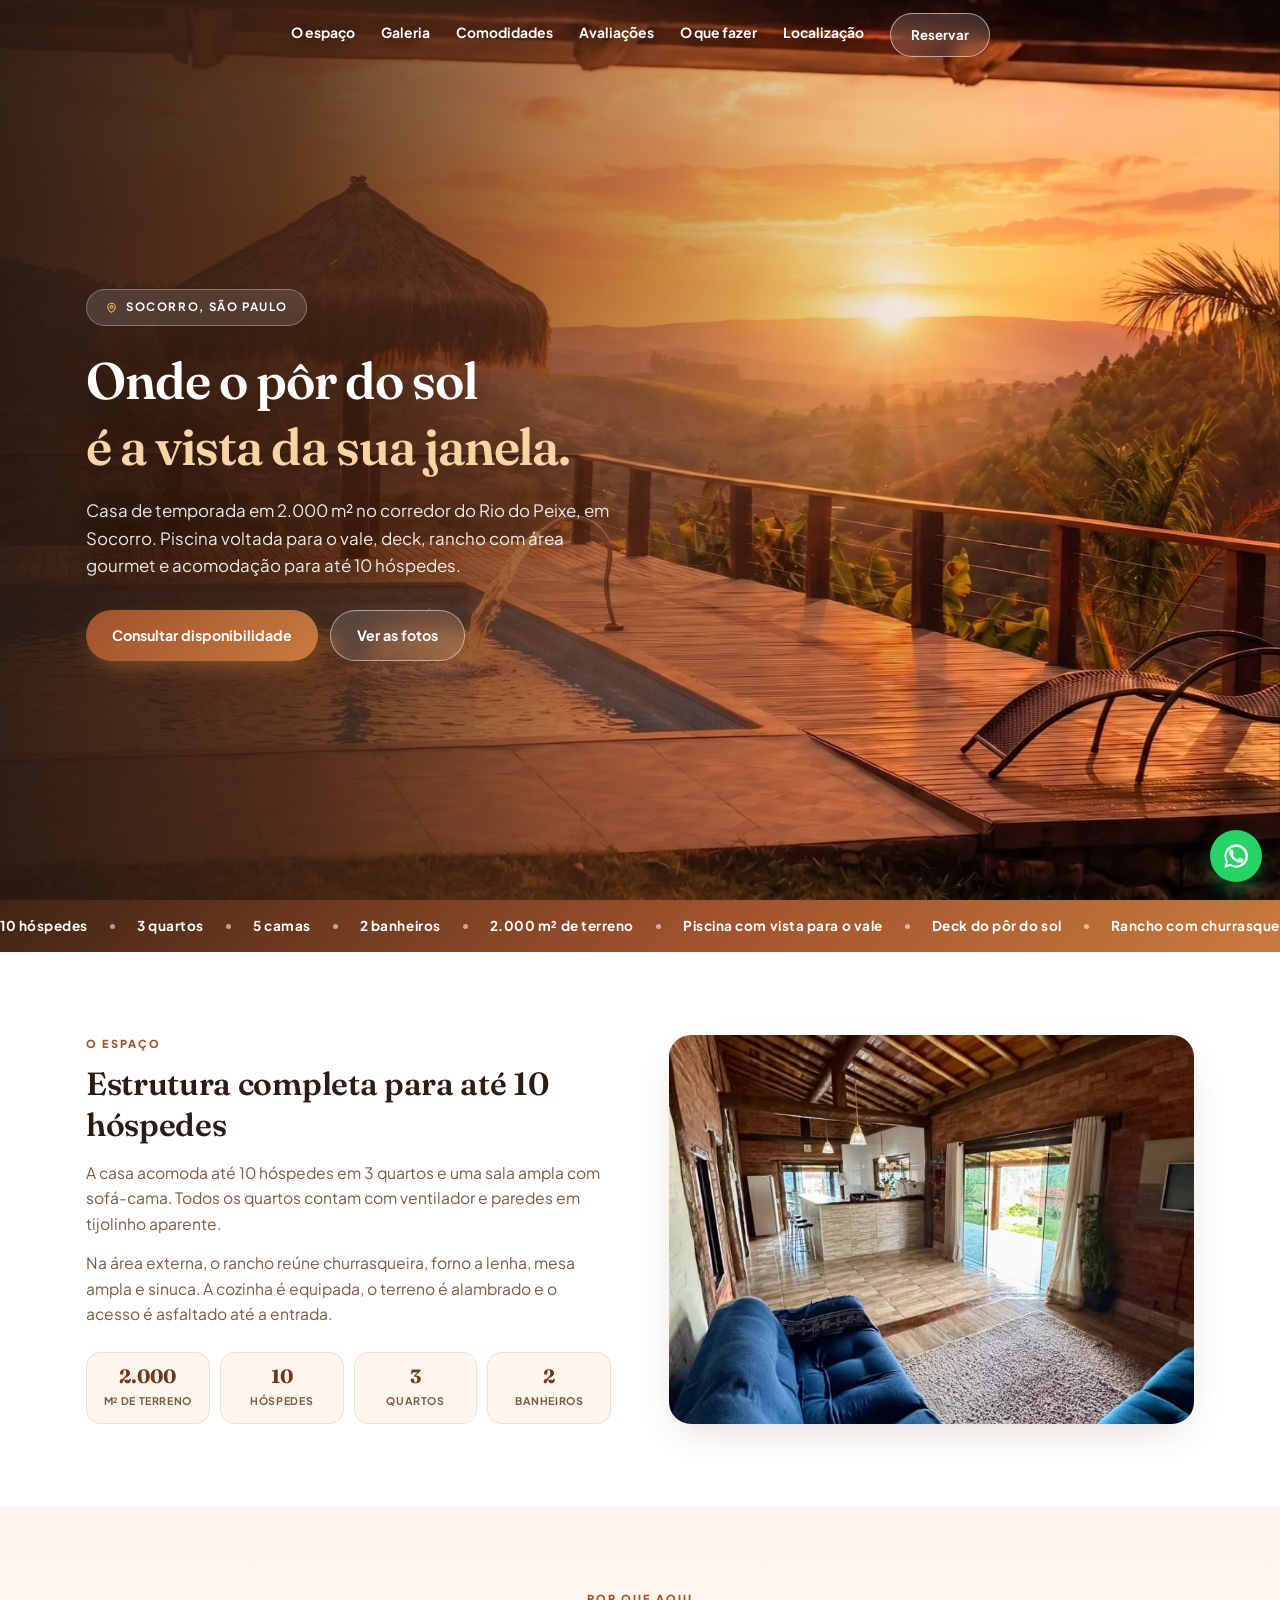
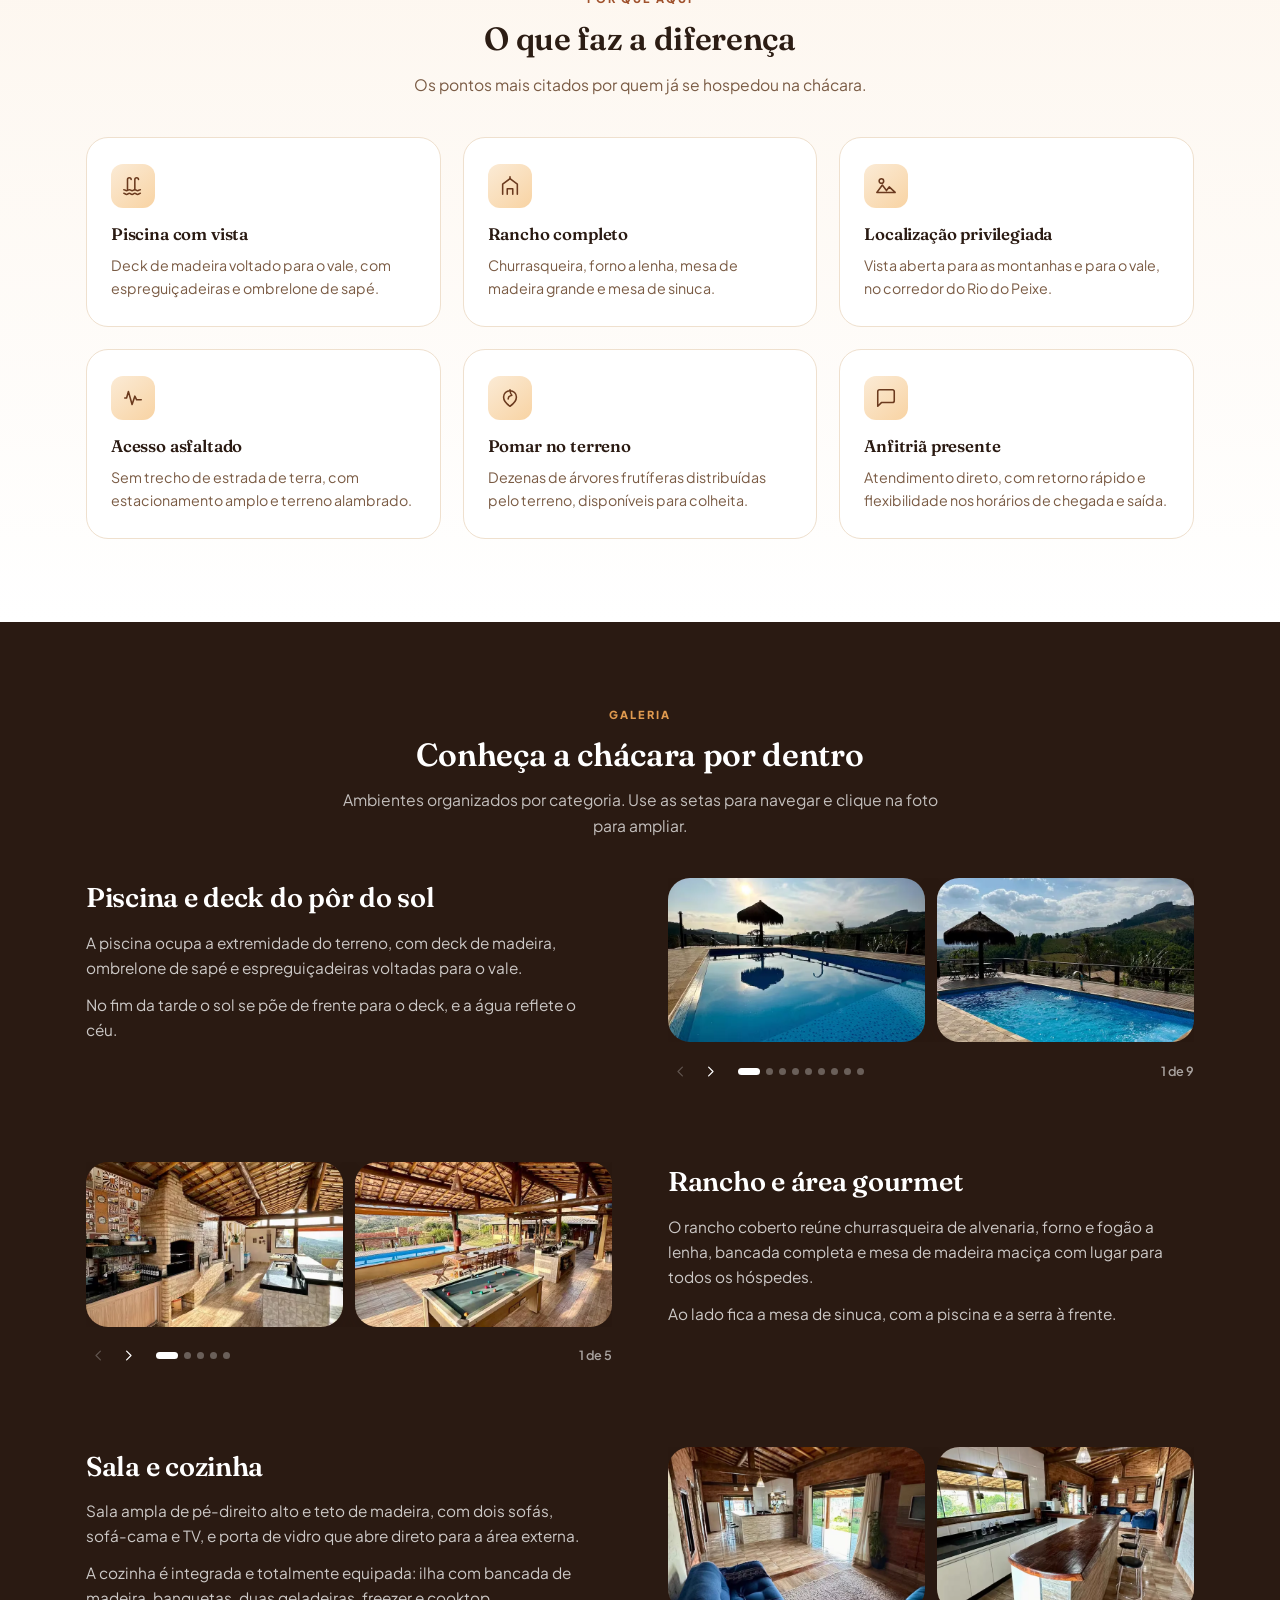
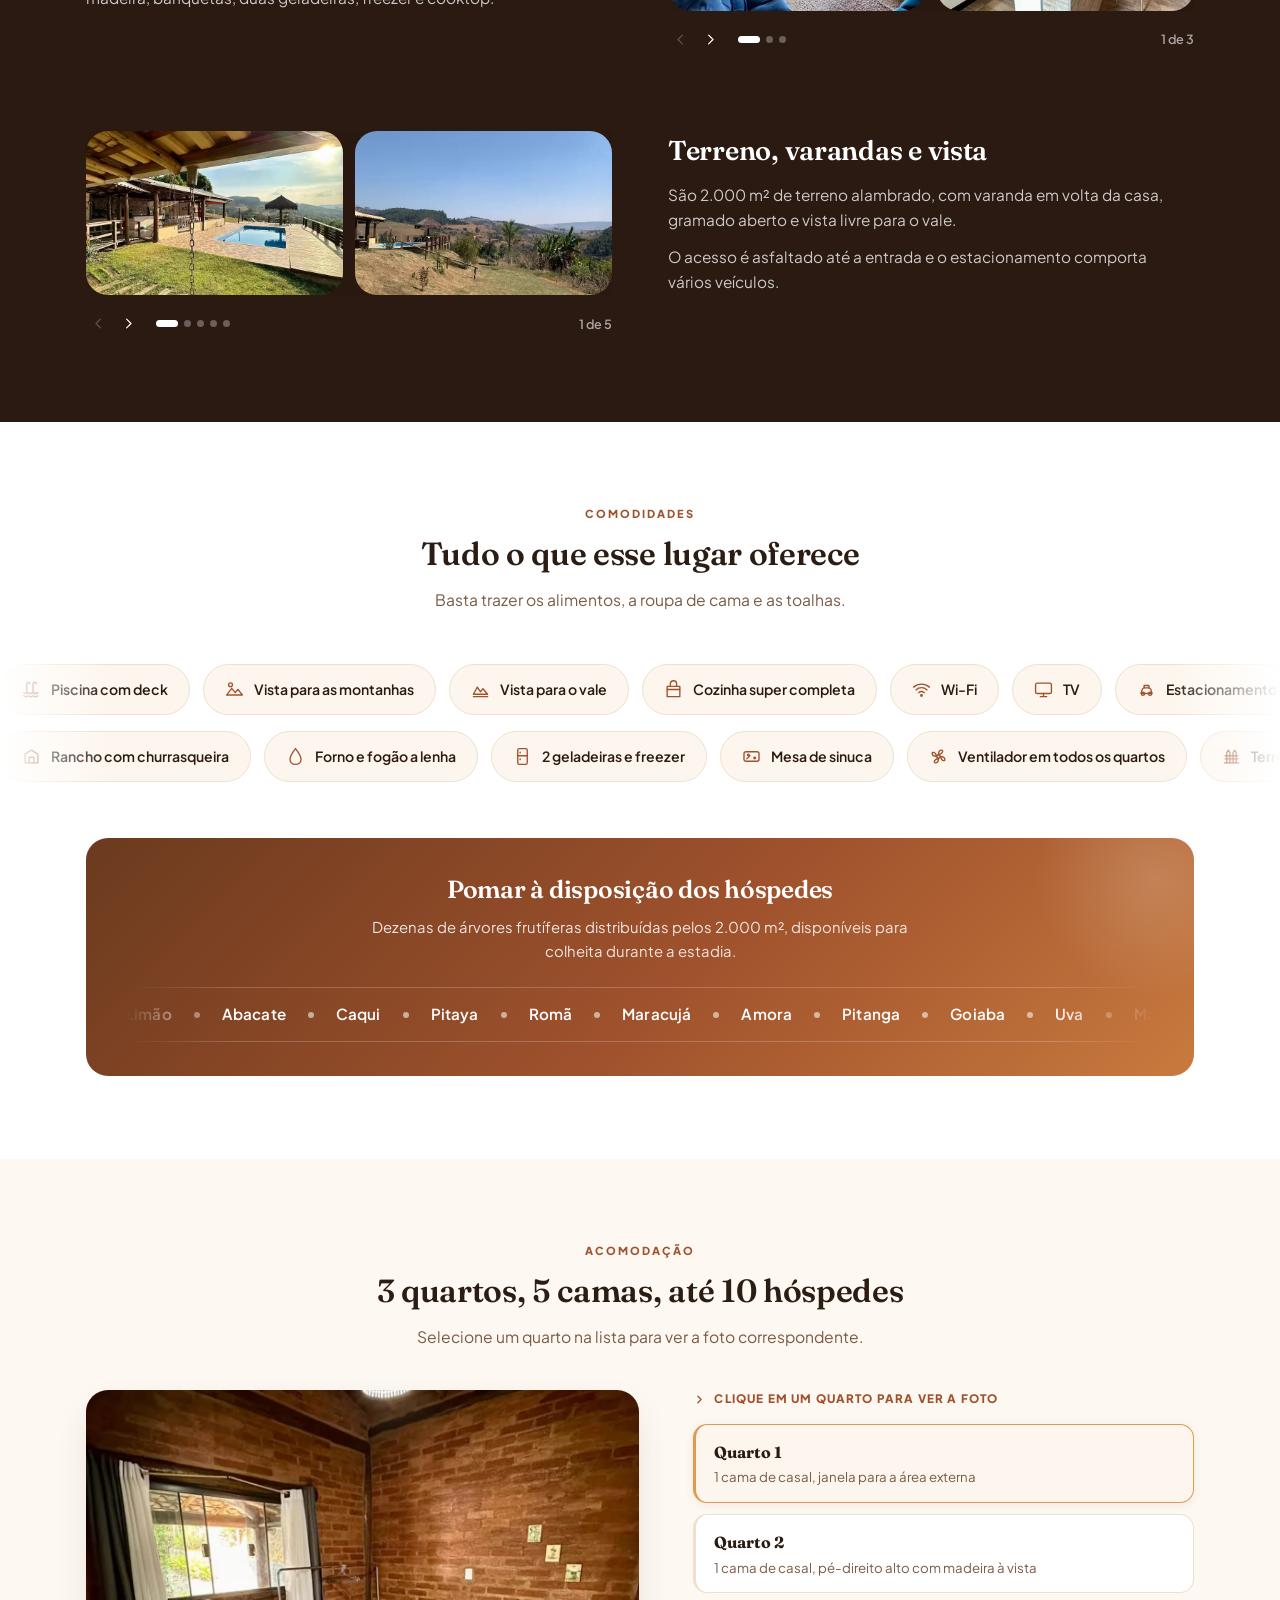
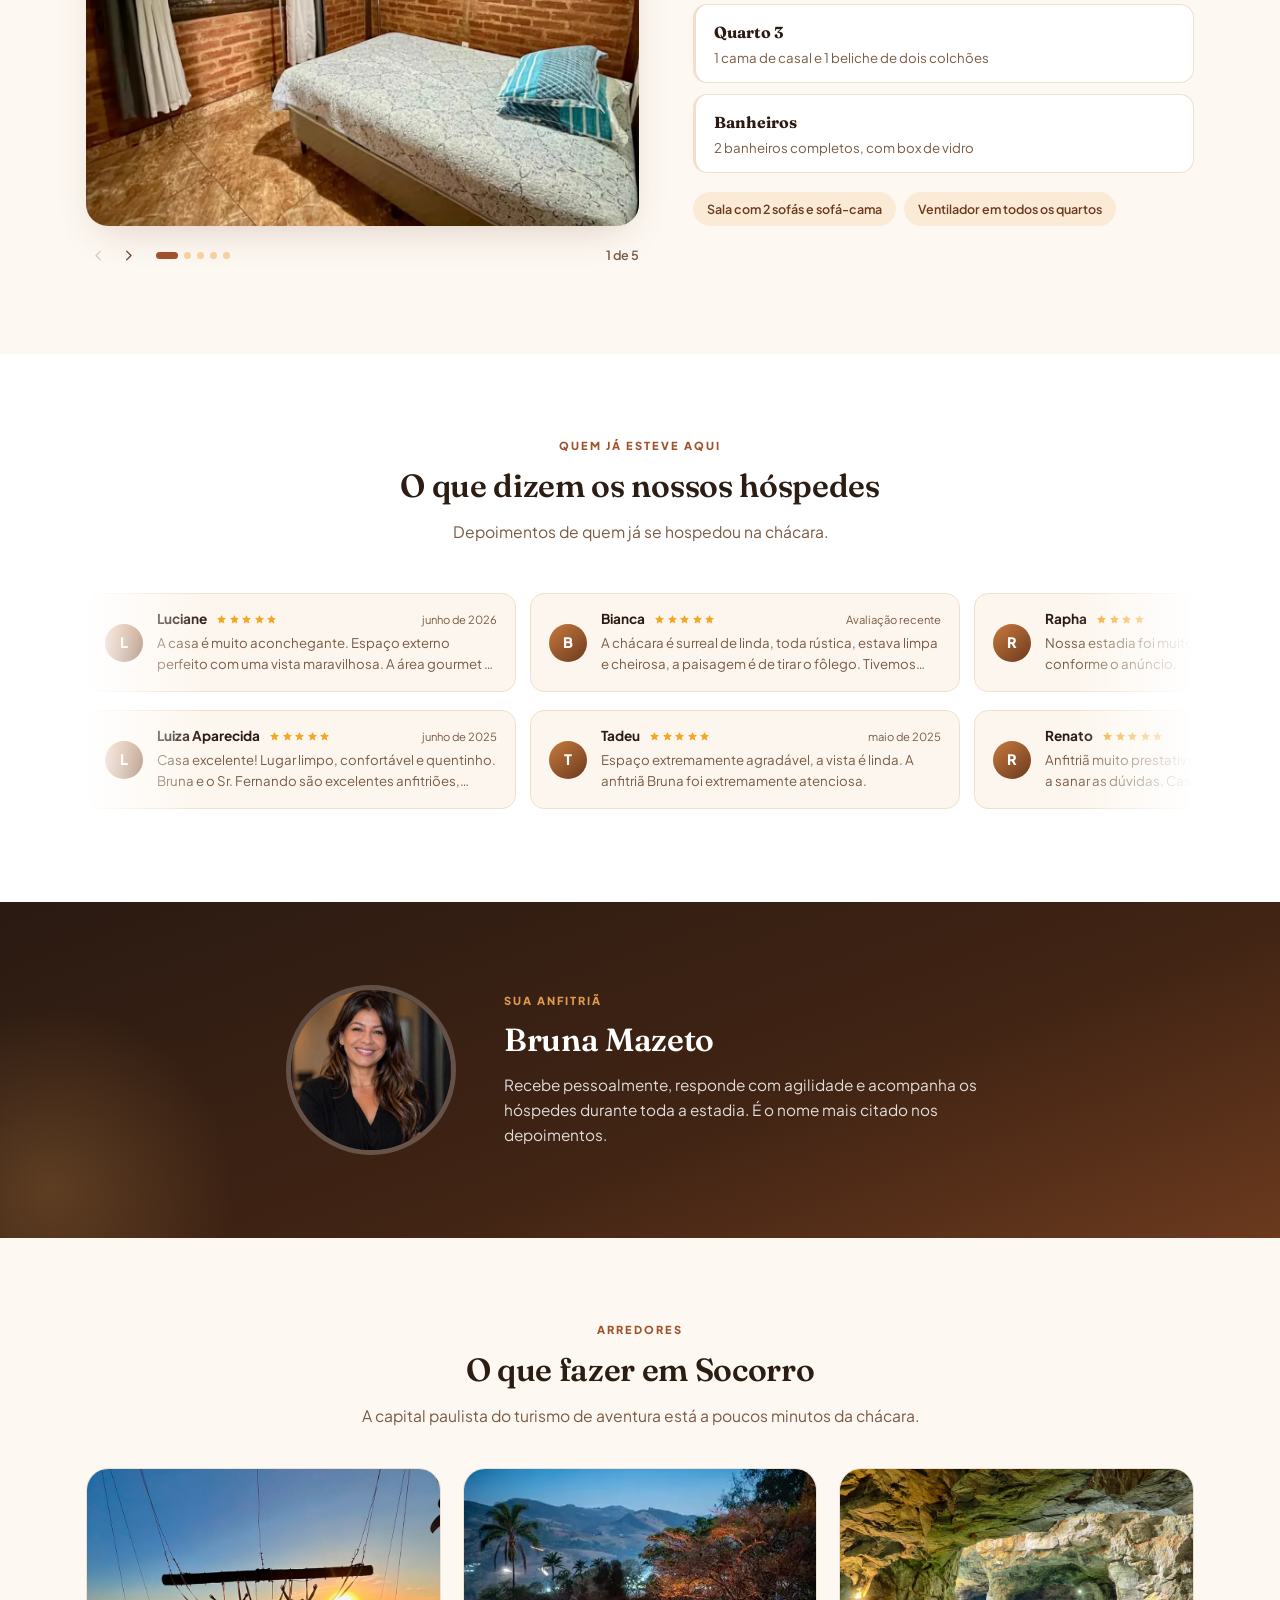
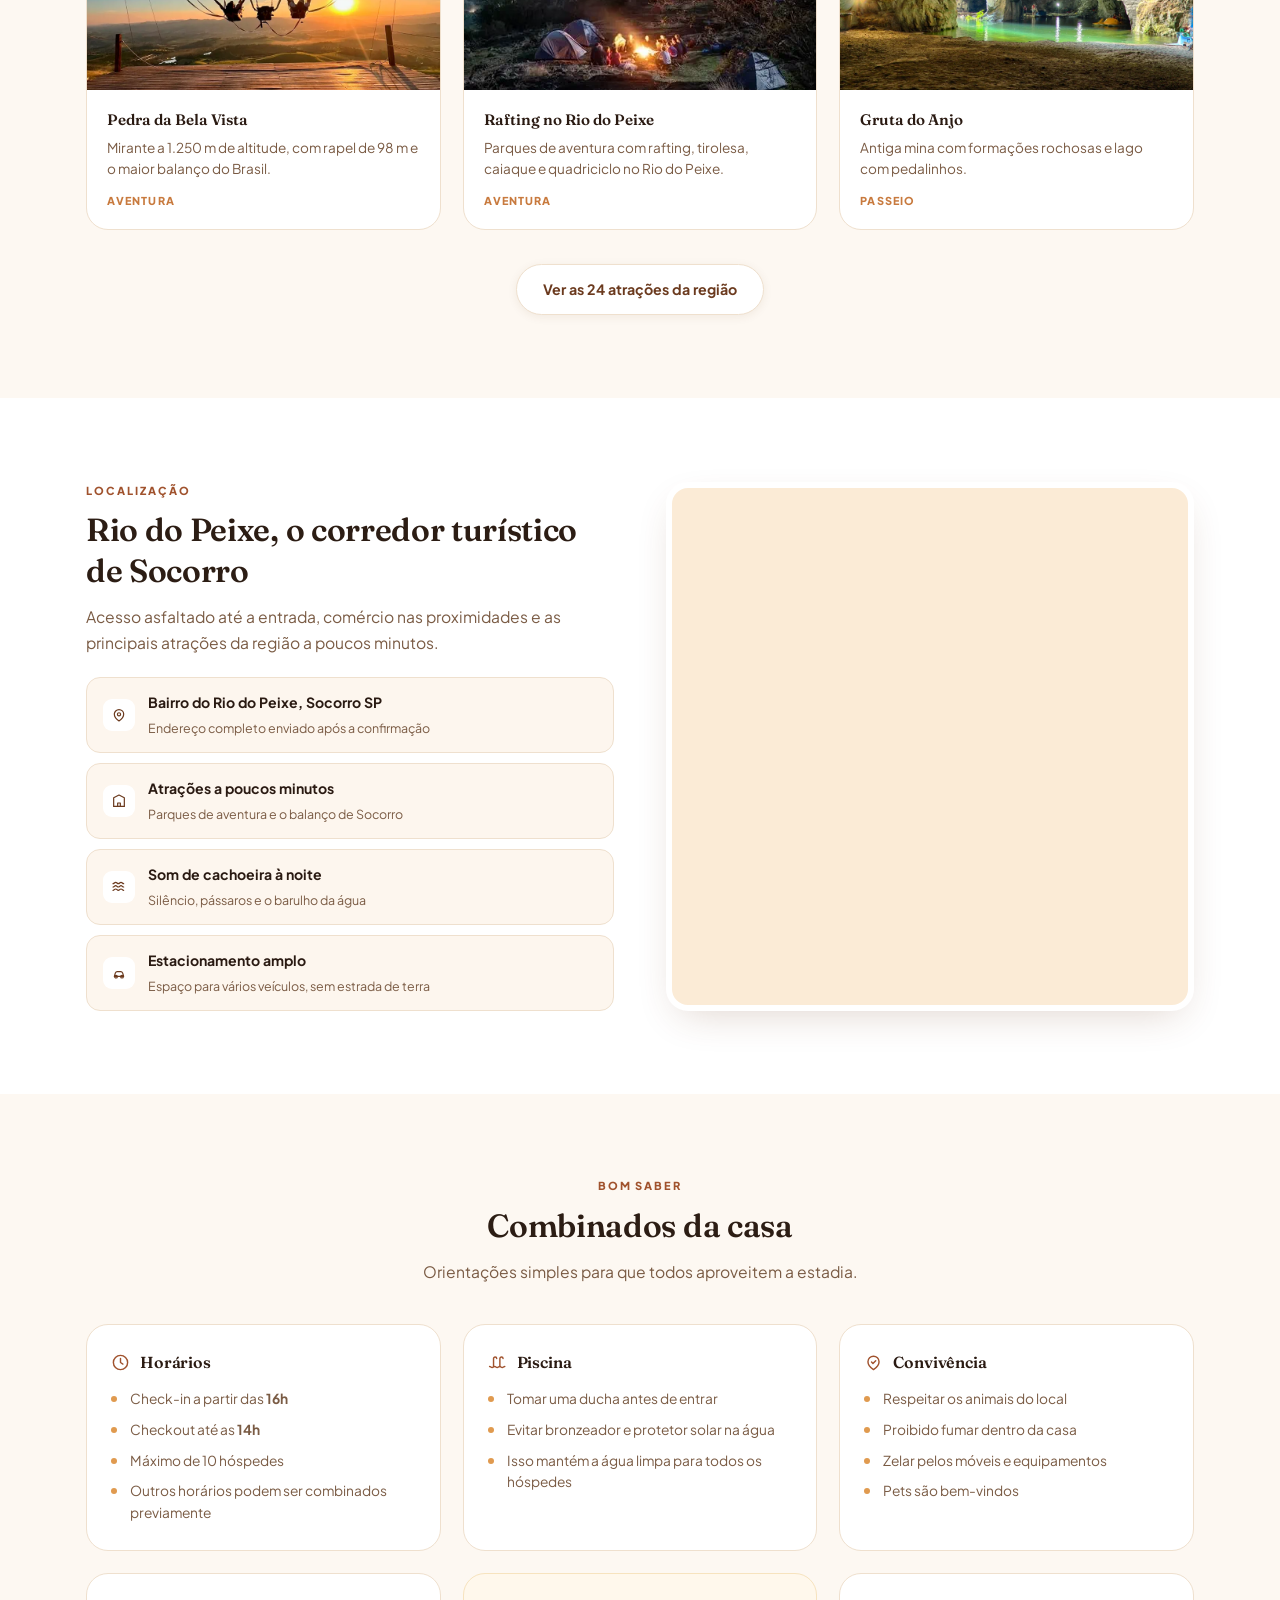
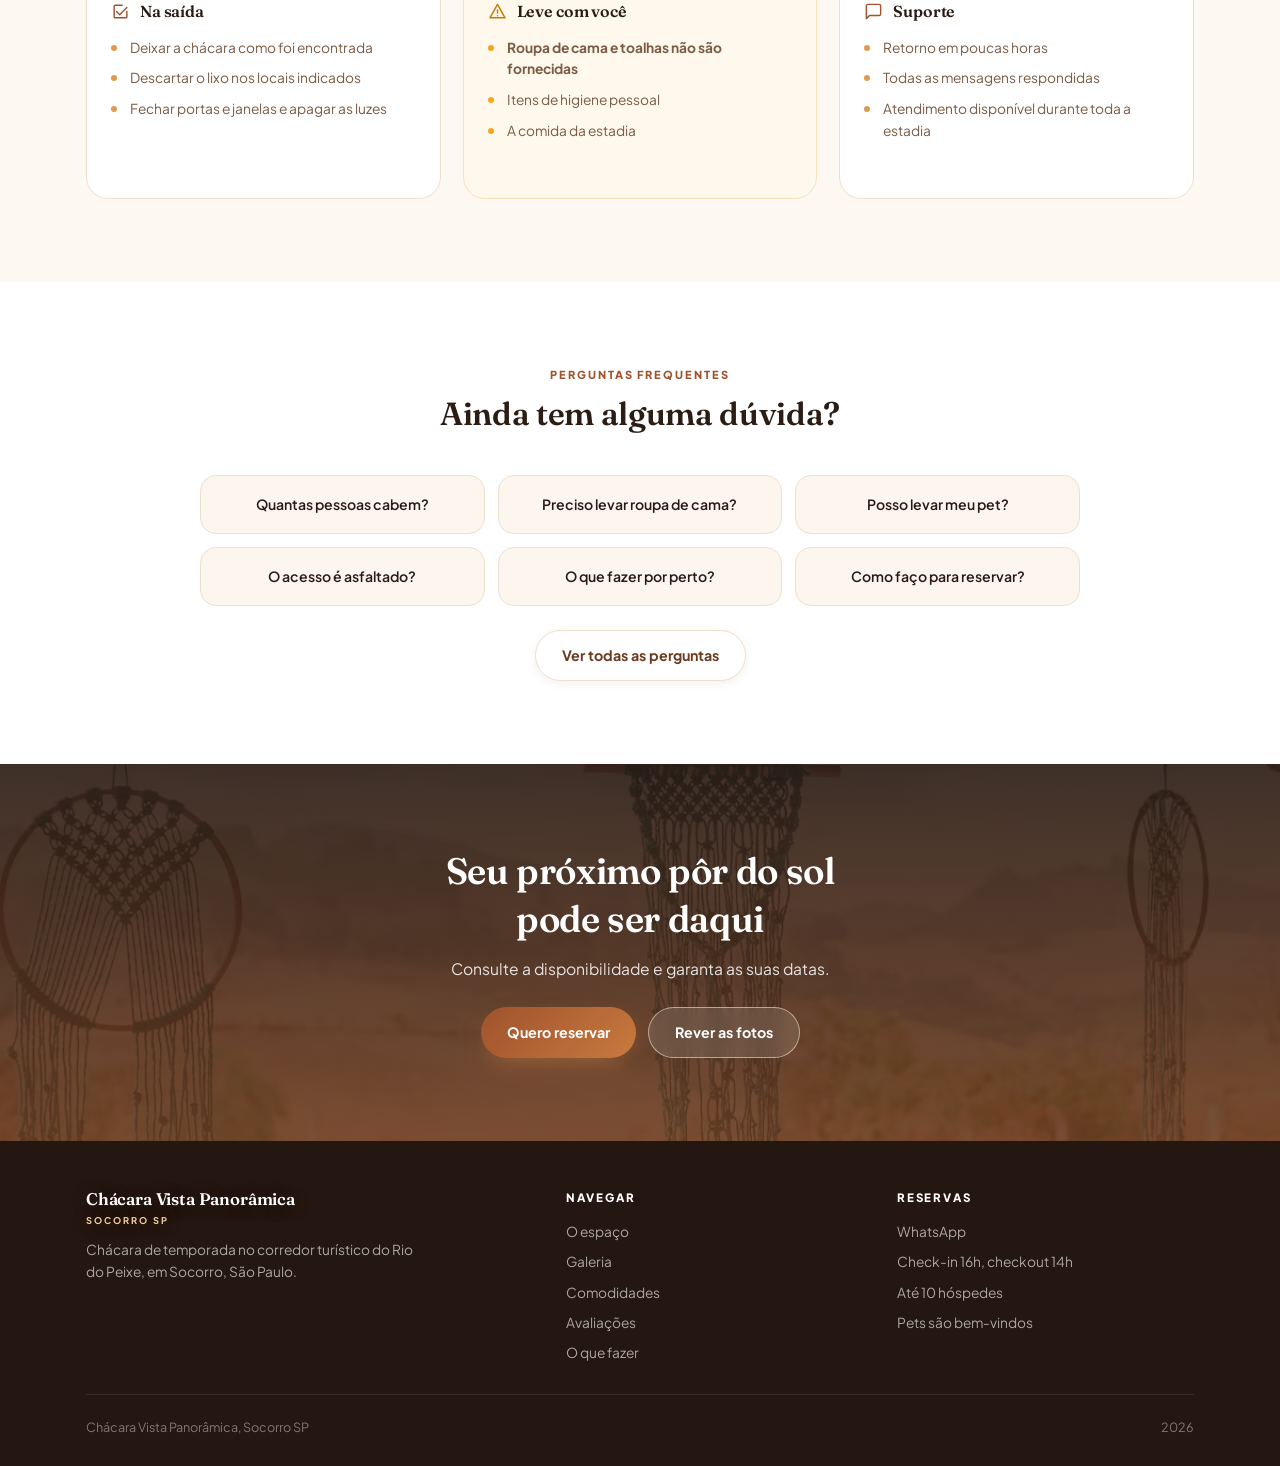
==== commit 3fc613dc: "Bloqueia originais e docs no deploy, foto da anfitria em WebP e pagina 404 Co-Authored-By: Claude Op" ====
--- a/index.html
+++ b/index.html
@@ -431,7 +431,7 @@
 <section class="host">
   <div class="wrap host-grid">
     <div class="host-photo rv">
-      <img src="assets/img/bruna.jpg" alt="Bruna Mazeto, anfitriã da chácara">
+      <img src="assets/img/bruna.webp" alt="Bruna Mazeto, anfitriã da chácara">
     </div>
     <div class="rv" data-d="1">
       <span class="eyebrow">Sua anfitriã</span>
--- a/assets/css/style.css
+++ b/assets/css/style.css
@@ -709,8 +709,9 @@
   .nav.open .burger span::before,.nav.open .burger span::after{box-shadow:none}
   .burger{display:grid}
   /* Hero centralizado, com degrade vertical para leitura */
-  /* enquadramento um pouco mais a direita, pegando o sol */
-  .hero-bg img{object-position:65% 45%}
+  /* No recorte vertical do mobile, 56% deixa o ombrelone na borda esquerda,
+     o vale e o sol no alto e a piscina embaixo. Mais a direita perde a piscina. */
+  .hero-bg img{object-position:56% 45%}
   .hero{min-height:88svh;padding:calc(var(--nav-h) + 70px) 0 70px;justify-content:center}
   .hero-bg::after{
     background:linear-gradient(180deg,
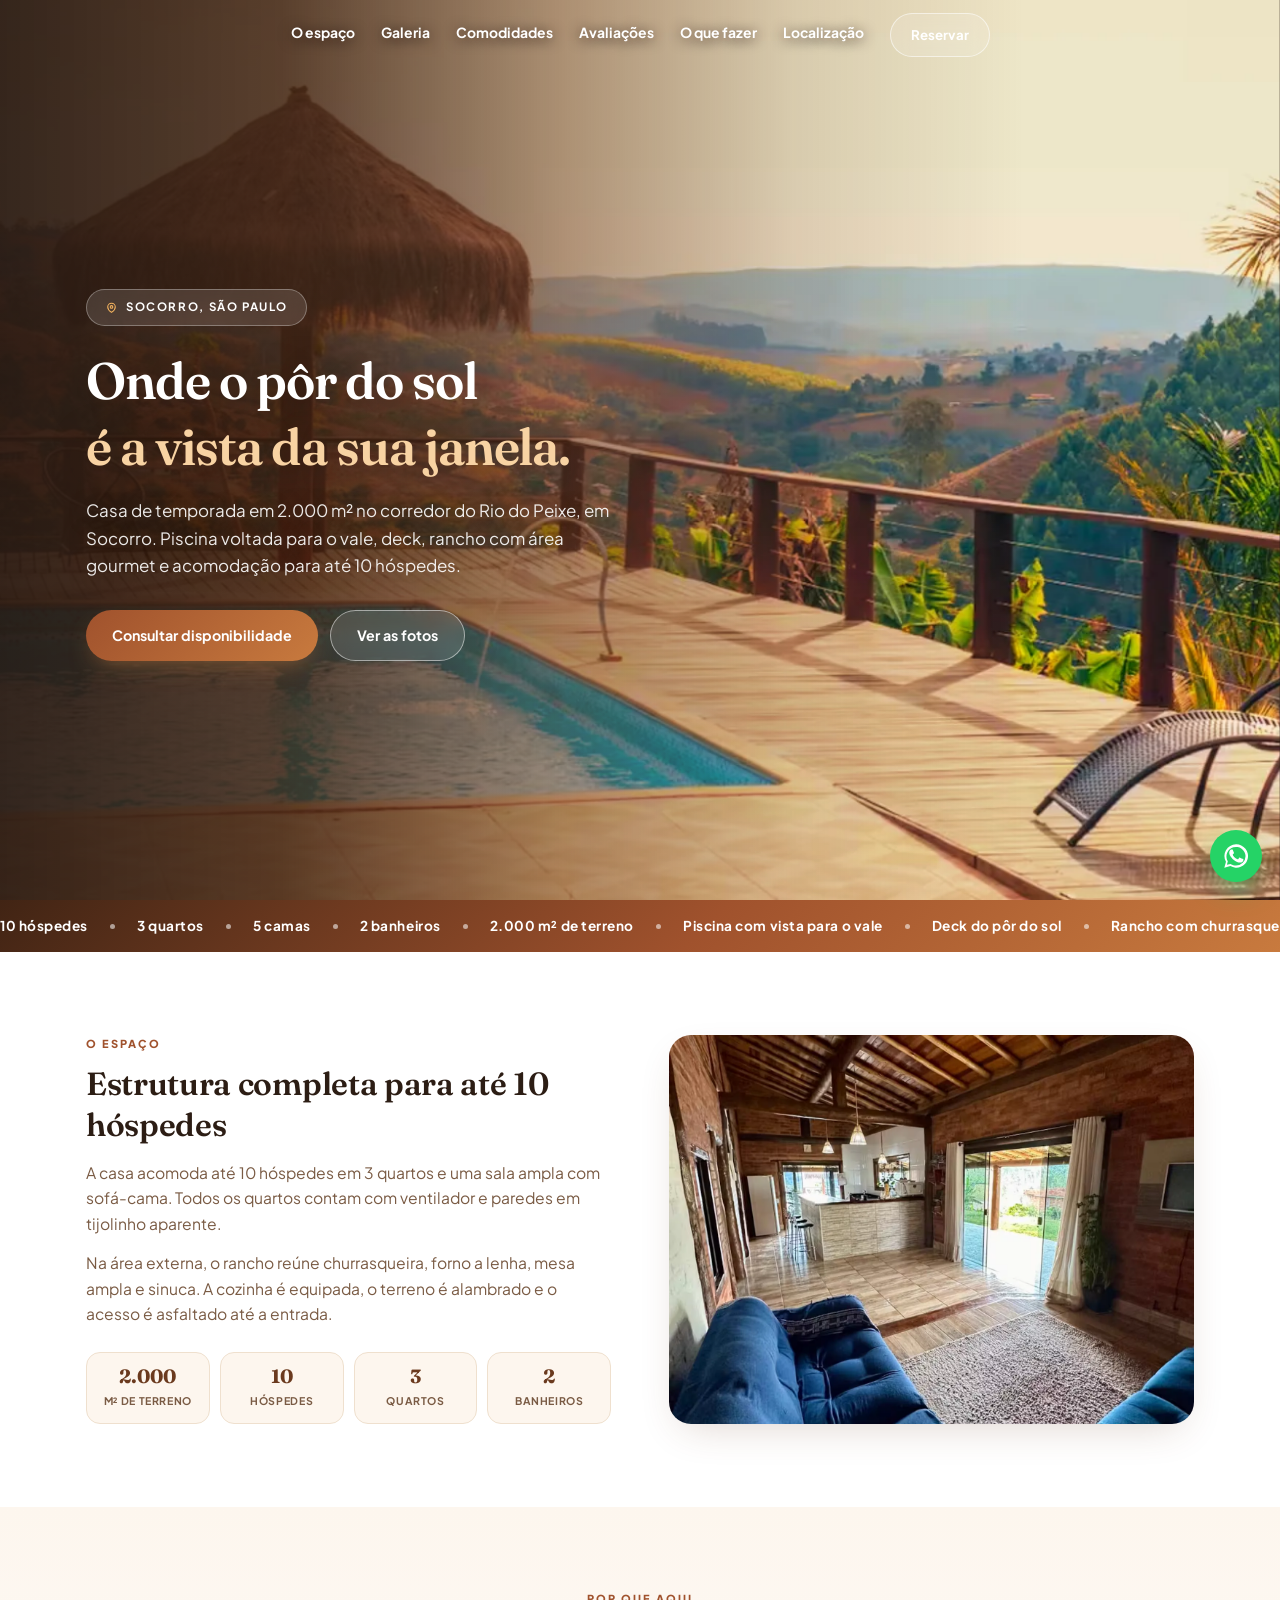
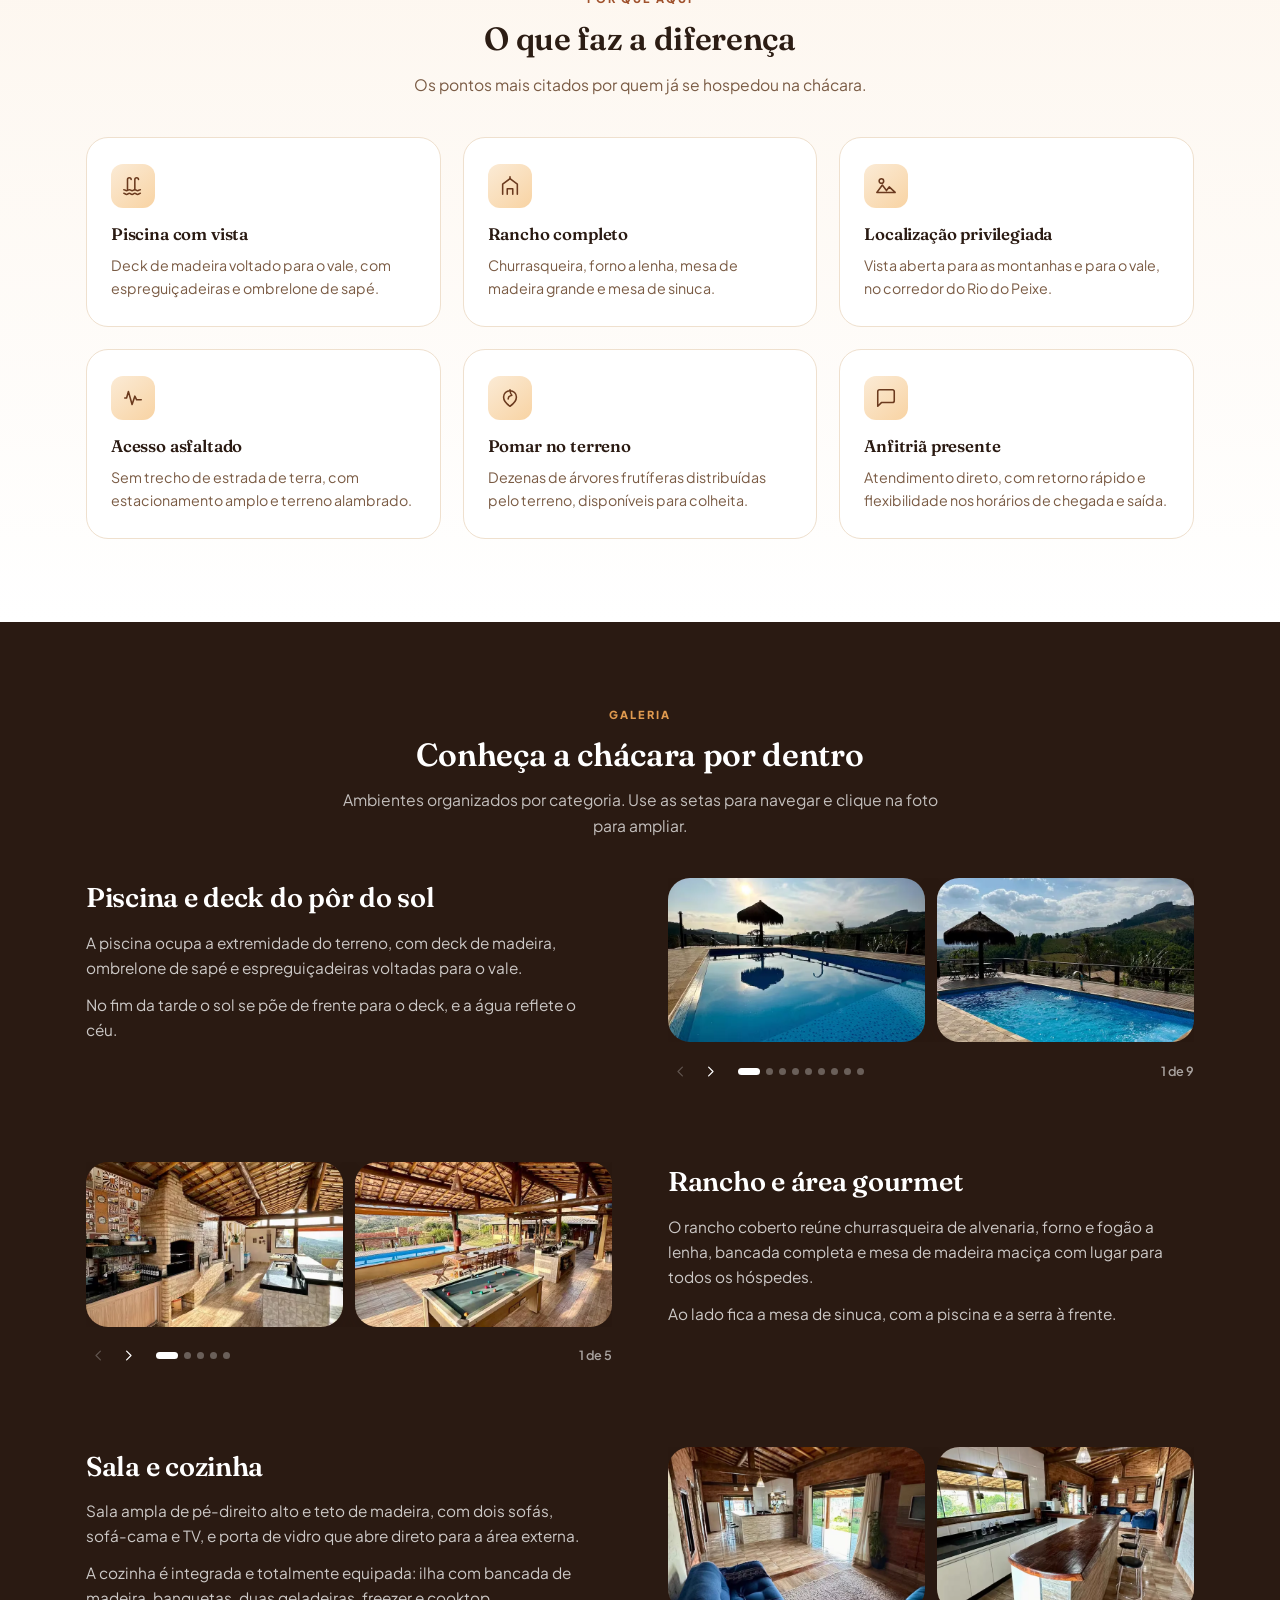
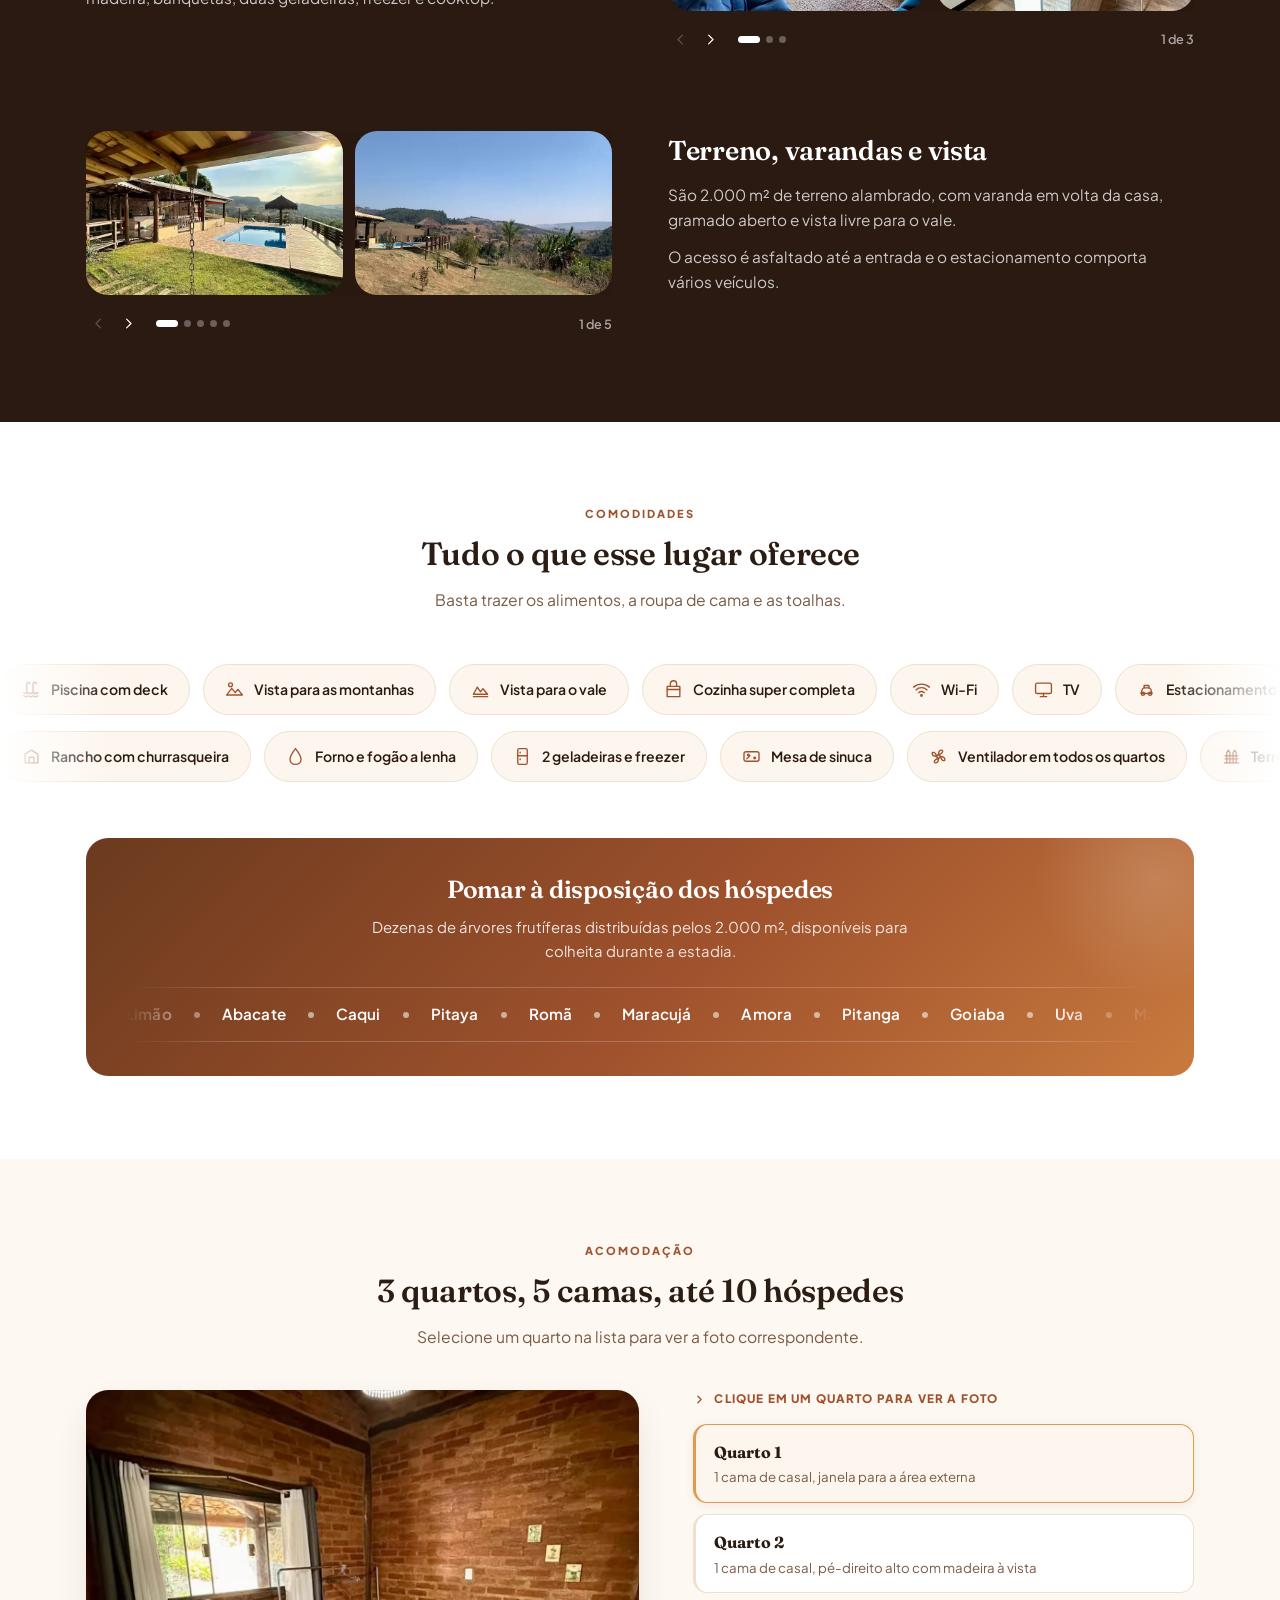
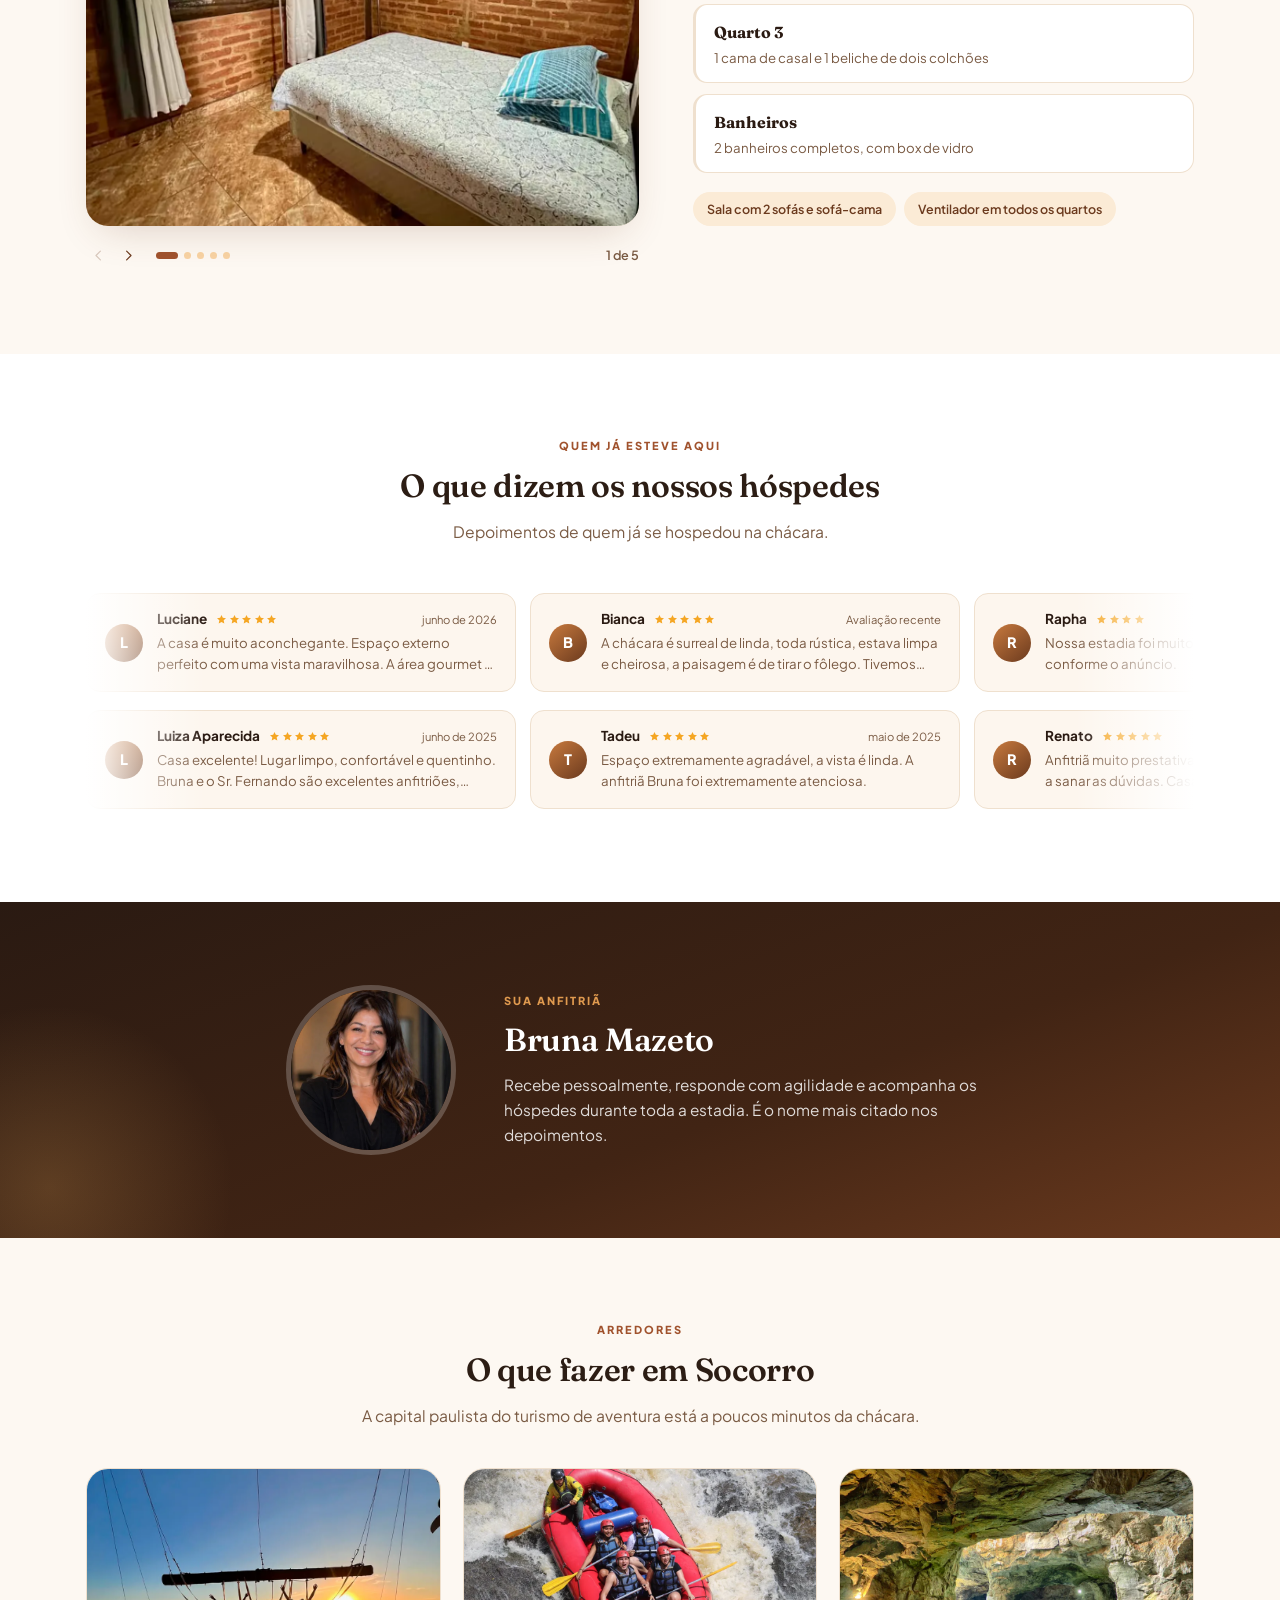
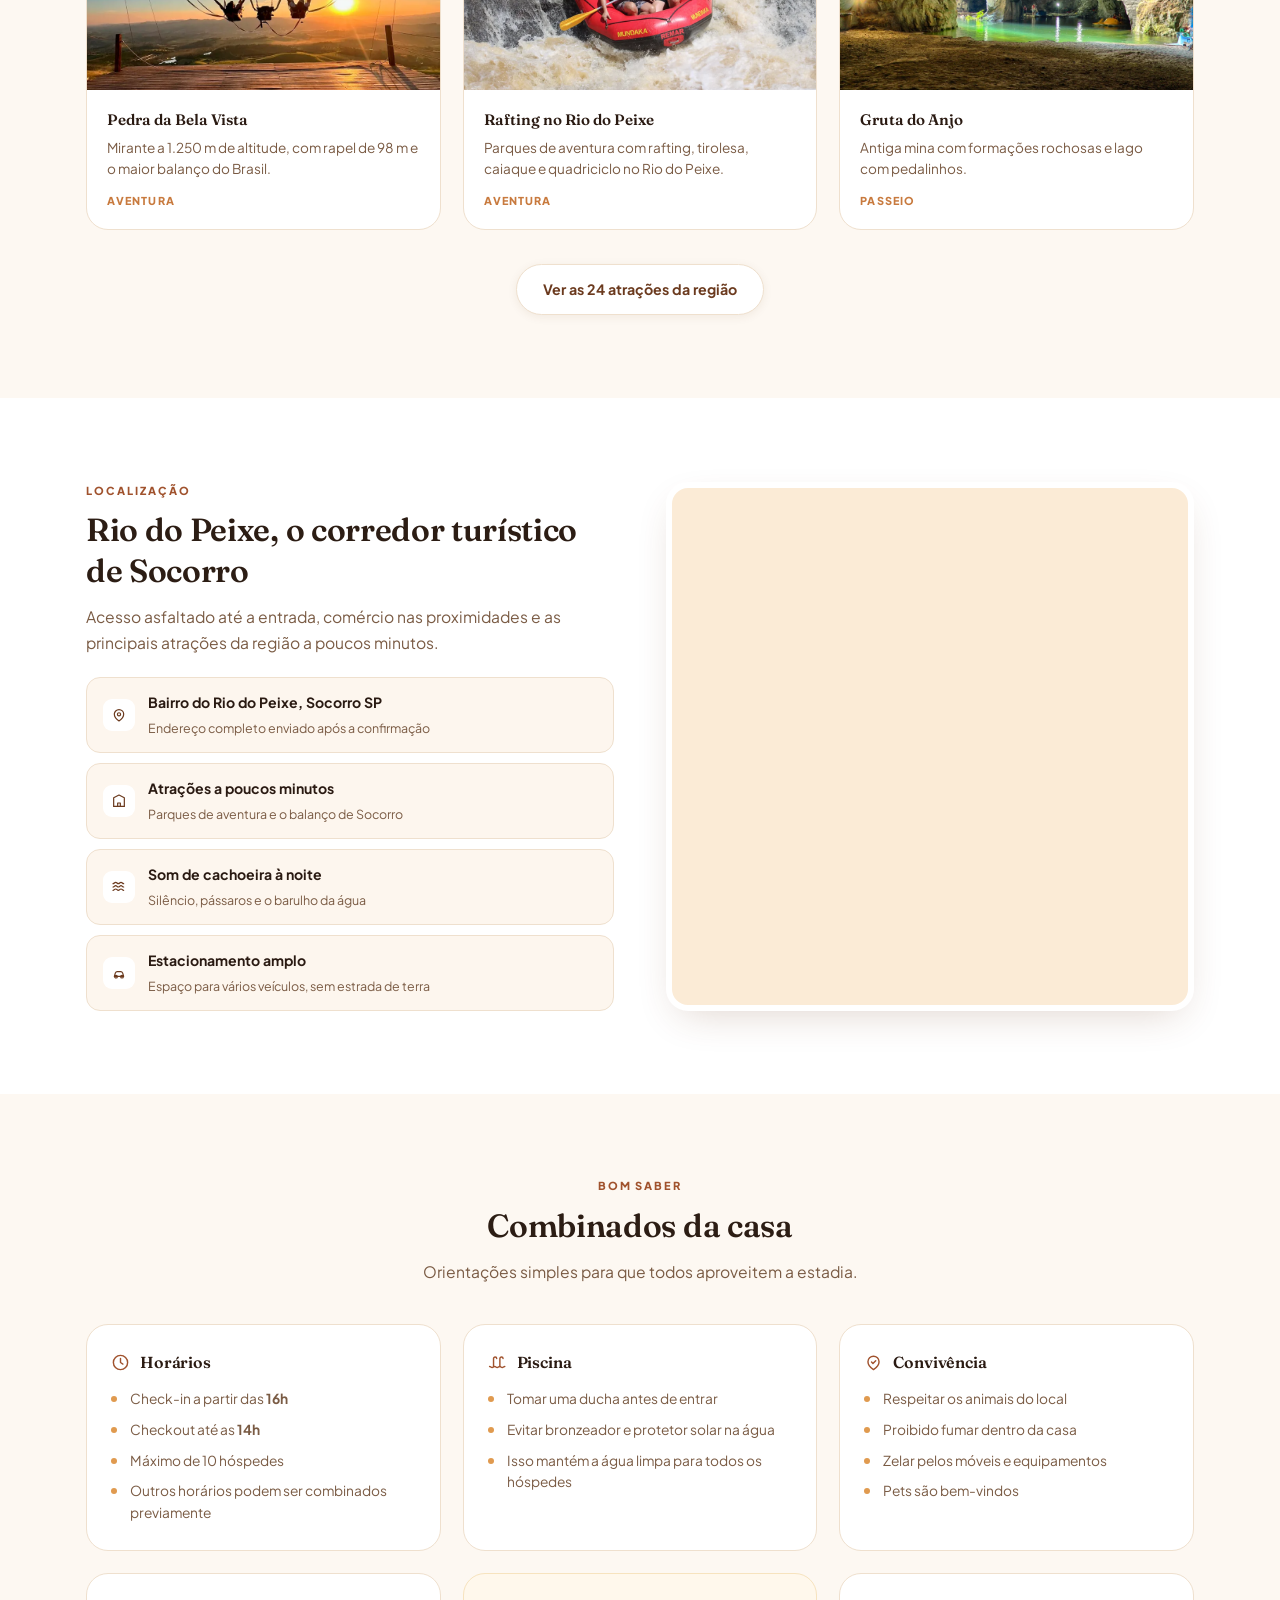
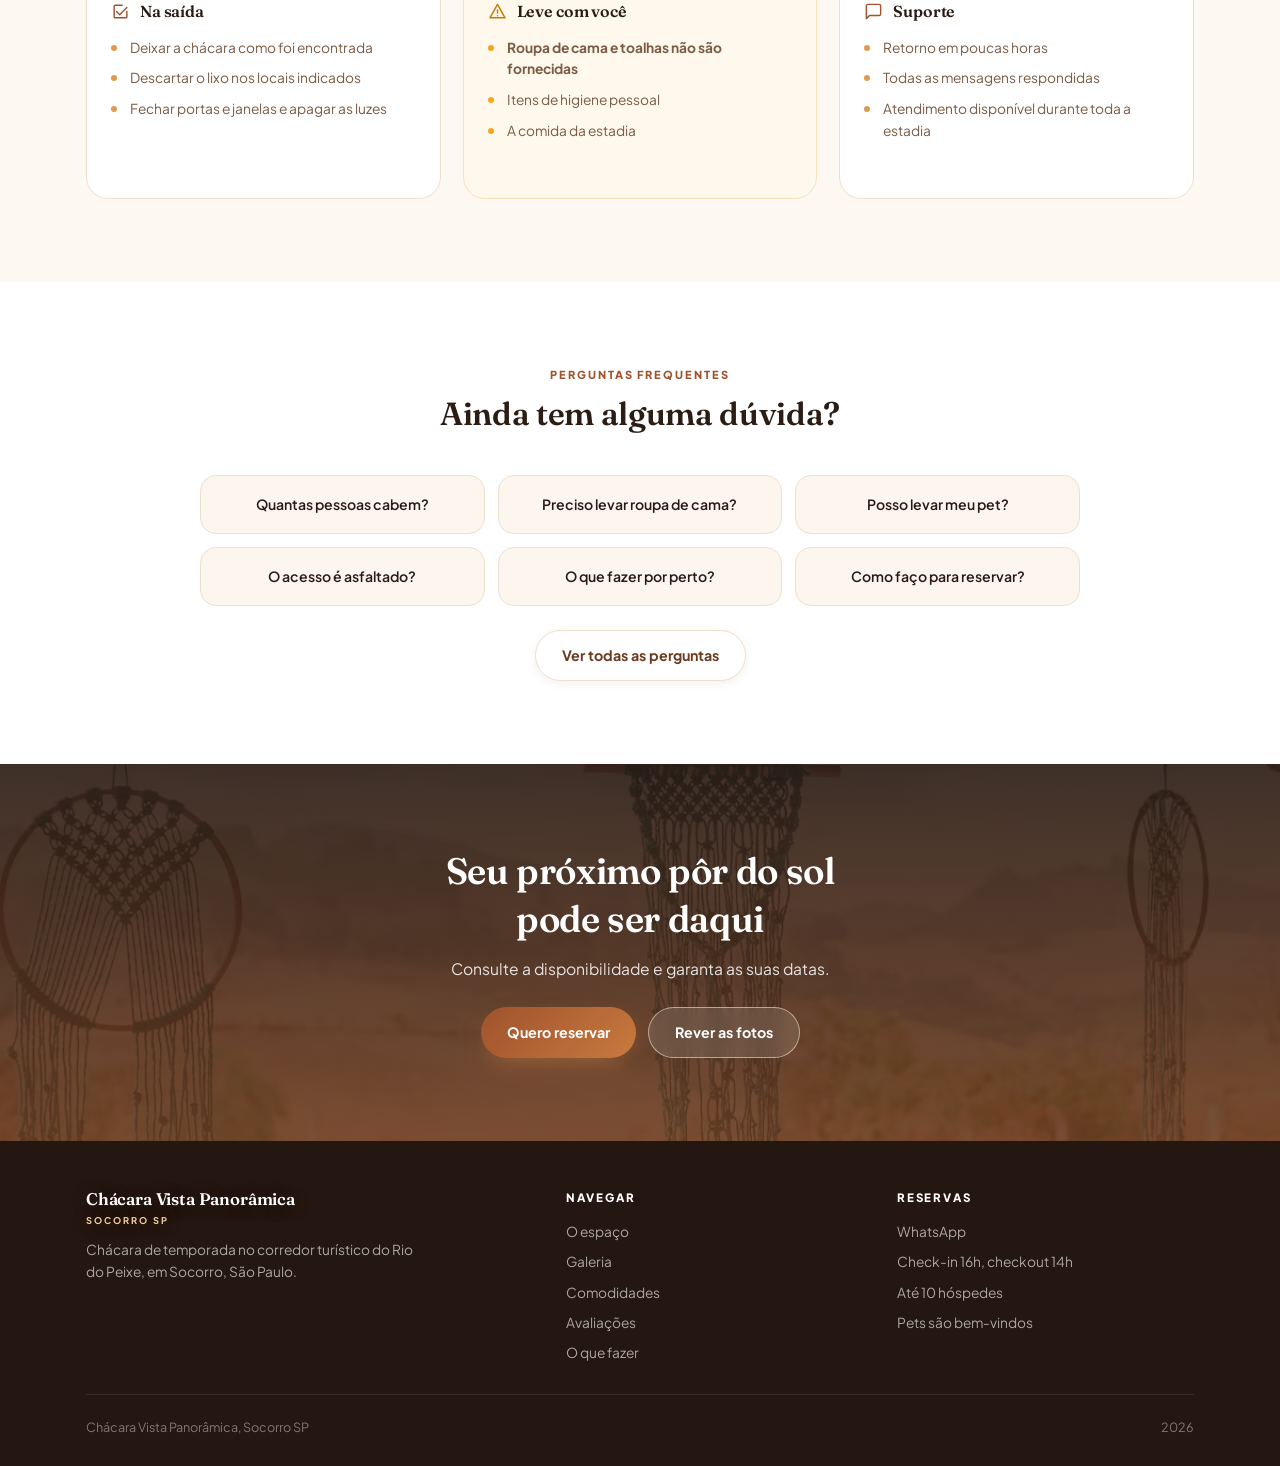
==== commit c2489afc: "Hero com versao vertical para celular e foto real no card de rafting A foto nova e ultrawide (2.18:1" ====
--- a/index.html
+++ b/index.html
@@ -40,7 +40,12 @@
 <!-- ============ HERO ============ -->
 <section class="hero" id="top">
   <div class="hero-bg">
-    <img src="assets/fotos/hero.webp" alt="Piscina com deck de madeira e vista panorâmica para as montanhas de Socorro" fetchpriority="high">
+    <picture>
+      <!-- No celular a tela e vertical: a foto larga viraria uma fatia estreita.
+           Esta versao ja vem recortada em pe, enquadrando ombrelone e piscina. -->
+      <source media="(max-width:760px)" srcset="assets/fotos/hero-mobile.webp" width="1000" height="2000">
+      <img src="assets/fotos/hero.webp" alt="Piscina com deck de madeira e vista panorâmica para as montanhas de Socorro" width="1920" height="880" fetchpriority="high">
+    </picture>
   </div>
 
   <div class="hero-inner">
@@ -464,7 +469,7 @@
       </article>
 
       <article class="at-card rv" data-d="1">
-        <div class="ph"><img src="assets/socorro/aui-maue.webp" alt="Rafting no Rio do Peixe, em Socorro" loading="lazy"></div>
+        <div class="ph"><img src="assets/socorro/rafting.webp" alt="Bote de rafting descendo uma corredeira do Rio do Peixe, em Socorro" loading="lazy"></div>
         <div class="at-body">
           <b>Rafting no Rio do Peixe</b>
           <p>Parques de aventura com rafting, tirolesa, caiaque e quadriciclo no Rio do Peixe.</p>
--- a/assets/css/style.css
+++ b/assets/css/style.css
@@ -151,8 +151,12 @@
 .nav.open .burger span::after{transform:translateY(-6px) rotate(-45deg);background:var(--sol-900)}
 
 /* ---------- HERO ---------- */
-.hero{position:relative;min-height:100svh;display:flex;align-items:center;padding:calc(var(--nav-h) + 40px) 0 60px;overflow:hidden;background:var(--sol-900)}
+/* min-height em duas linhas, e nesta ordem. Ver a explicacao no bloco mobile. */
+.hero{position:relative;min-height:100vh;min-height:100lvh;display:flex;align-items:center;padding:calc(var(--nav-h) + 40px) 0 60px;overflow:hidden;background:var(--sol-900)}
 .hero-bg{position:absolute;inset:0}
+/* display:contents tira o <picture> do layout, entao a <img> continua sendo
+   filha direta de .hero-bg e as regras abaixo valem sem mudanca */
+.hero-bg picture{display:contents}
 .hero-bg img{width:100%;height:100%;object-fit:cover;object-position:center 45%;animation:zoomSlow 20s ease-out forwards}
 @keyframes zoomSlow{from{transform:scale(1.08)}to{transform:scale(1)}}
 /* Degrade azul apenas do lado esquerdo: a foto fica limpa a direita */
@@ -709,10 +713,26 @@
   .nav.open .burger span::before,.nav.open .burger span::after{box-shadow:none}
   .burger{display:grid}
   /* Hero centralizado, com degrade vertical para leitura */
-  /* No recorte vertical do mobile, 56% deixa o ombrelone na borda esquerda,
-     o vale e o sol no alto e a piscina embaixo. Mais a direita perde a piscina. */
-  .hero-bg img{object-position:56% 45%}
-  .hero{min-height:88svh;padding:calc(var(--nav-h) + 70px) 0 70px;justify-content:center}
+  /* No celular entra a hero-mobile.webp, que ja vem recortada em pe com o
+     enquadramento certo. Por isso aqui e centro, e nao um deslocamento. */
+  .hero-bg img{object-position:center}
+  /* Duas linhas de proposito, e nesta ordem.
+     1. vh   e o retrato de seguranca. As unidades novas so existem a partir do
+             Chrome 108, e navegador que nao conhece descarta a declaracao
+             inteira: sem esta linha a hero ficaria sem altura minima, encolhia
+             ate o tamanho do texto e a foto nao chegava no rodape.
+     2. lvh  e a MAIOR altura da viewport, a mesma medida que o vh sempre valeu
+             no mobile. Nao usar svh aqui: svh e a MENOR, entao quando a barra
+             do navegador se esconde a tela cresce, a hero continua no tamanho
+             antigo e sobra uma faixa embaixo, que e o defeito relatado.
+
+     Com lvh a foto cobre a tela nos dois estados, com e sem barra visivel. */
+  .hero{
+    min-height:100vh;
+    min-height:100lvh;
+    padding:calc(var(--nav-h) + 56px) 0 56px;
+    justify-content:center;
+  }
   .hero-bg::after{
     background:linear-gradient(180deg,
       rgba(42,26,18,.72) 0%,
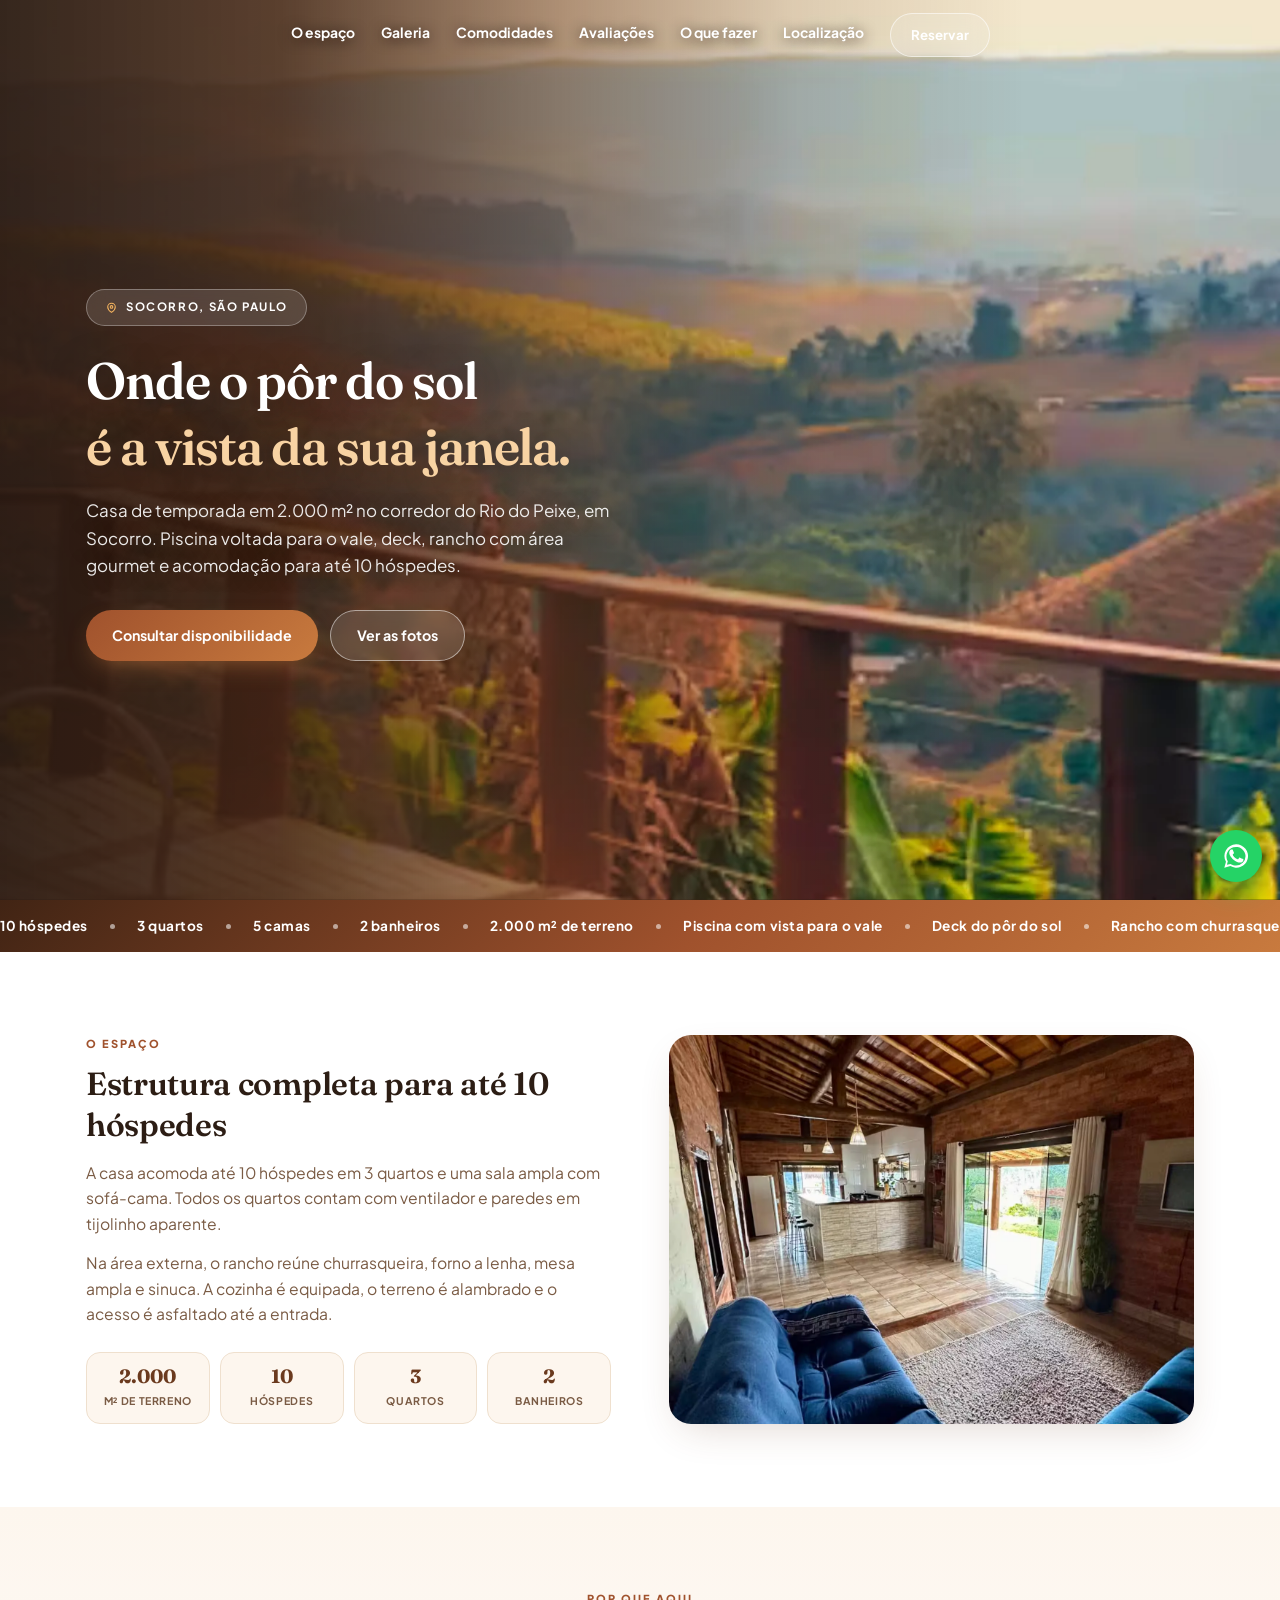
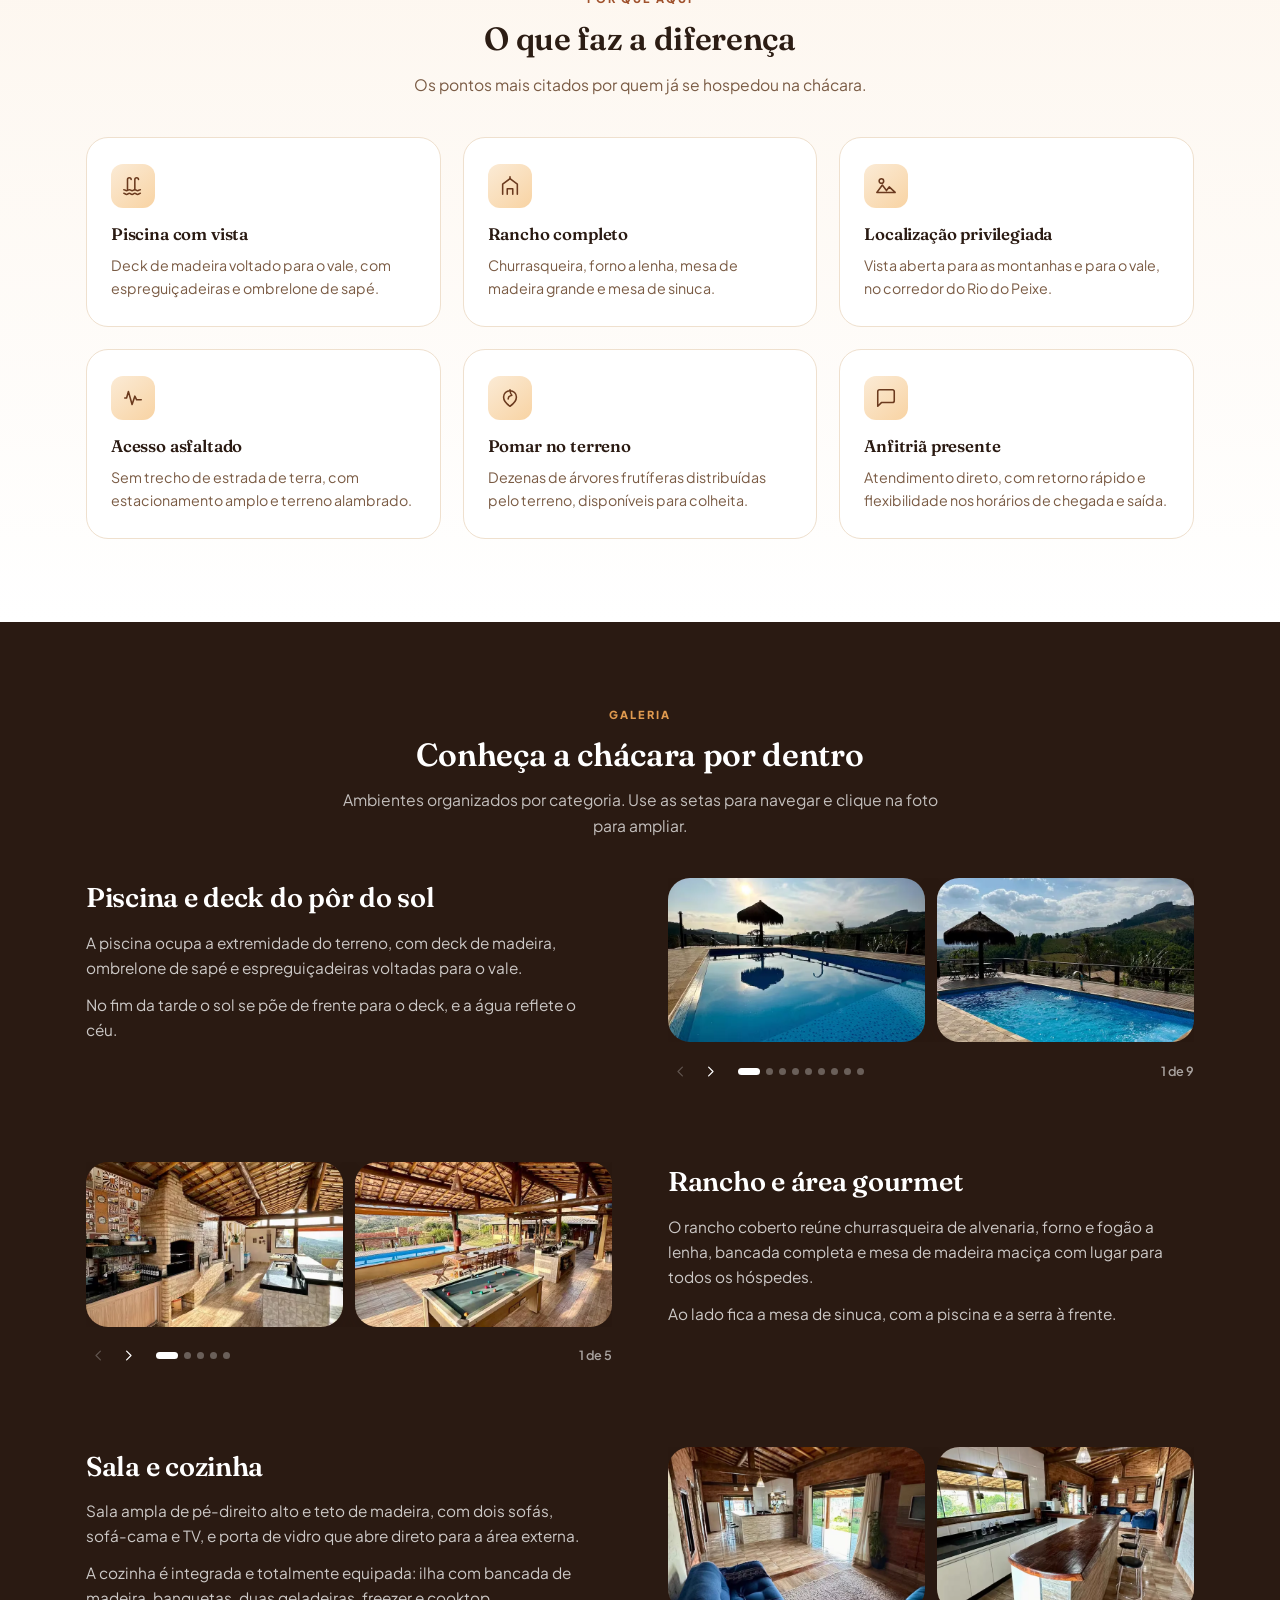
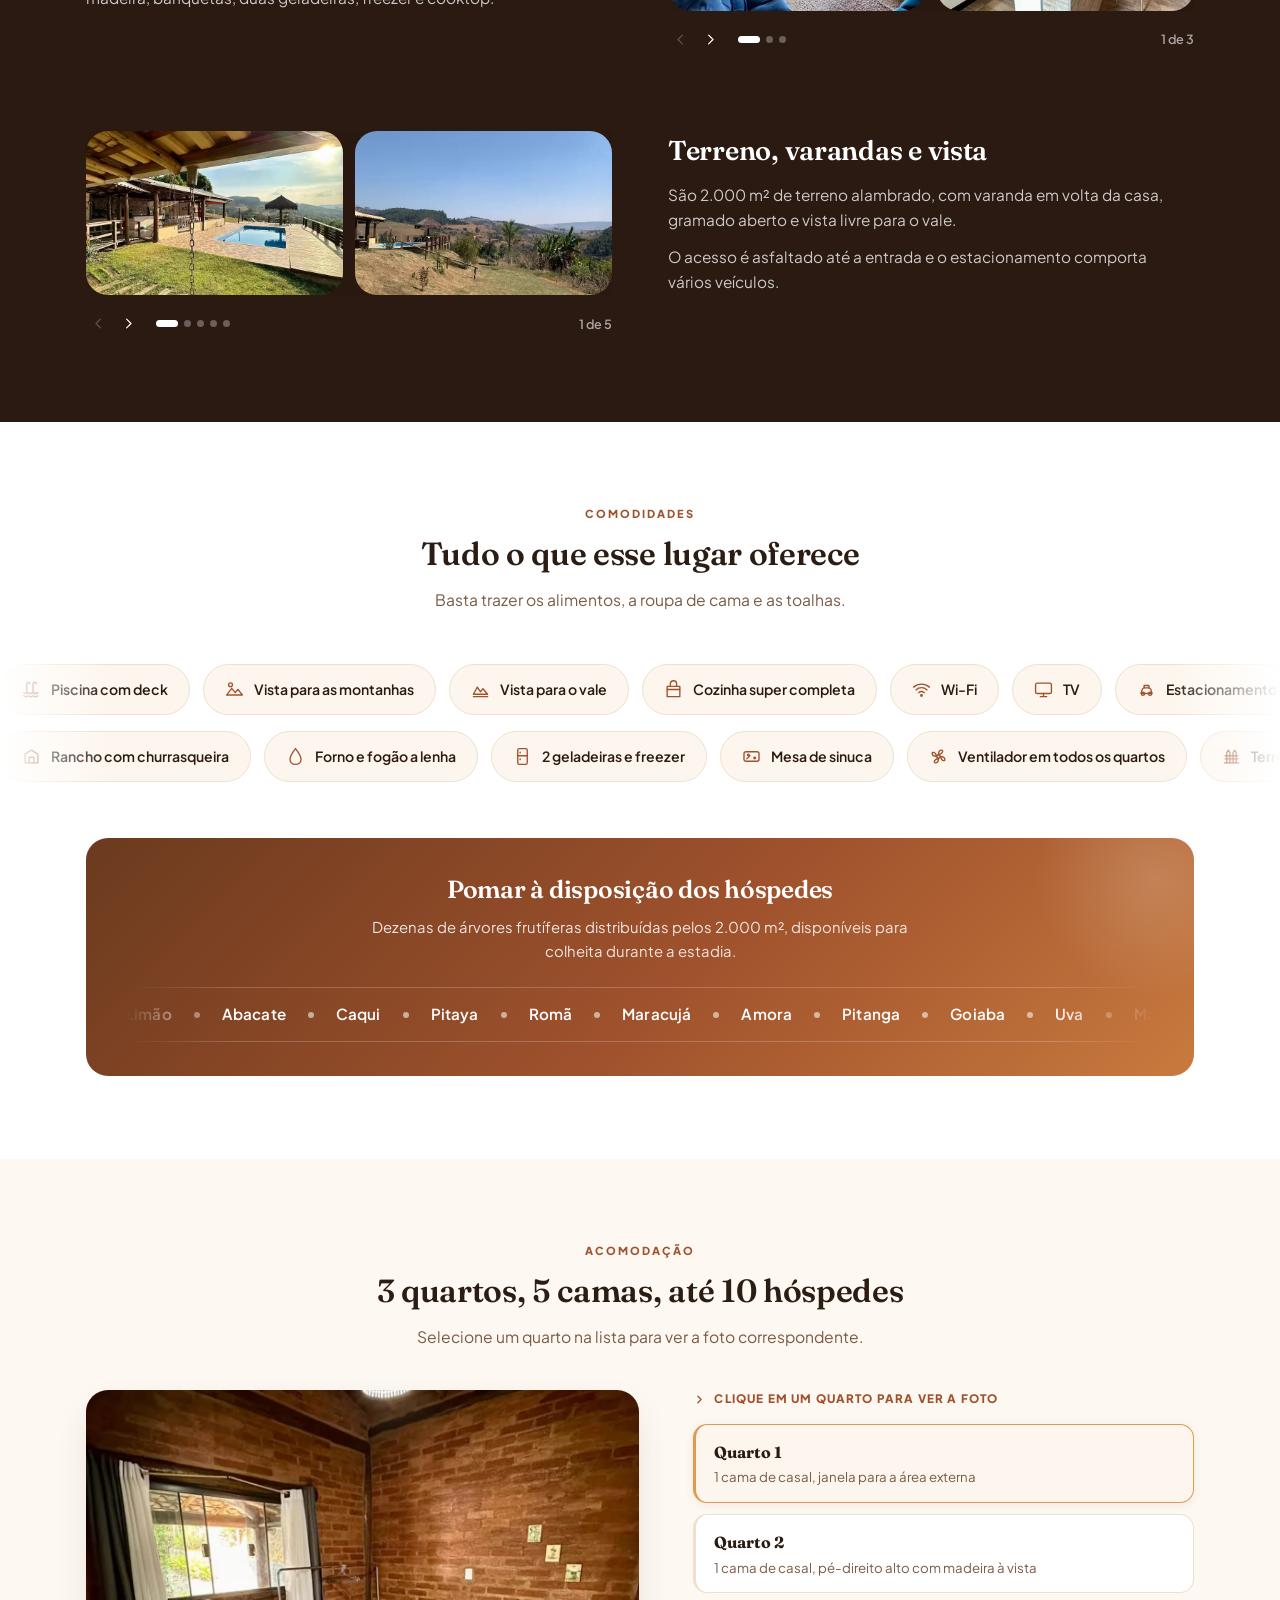
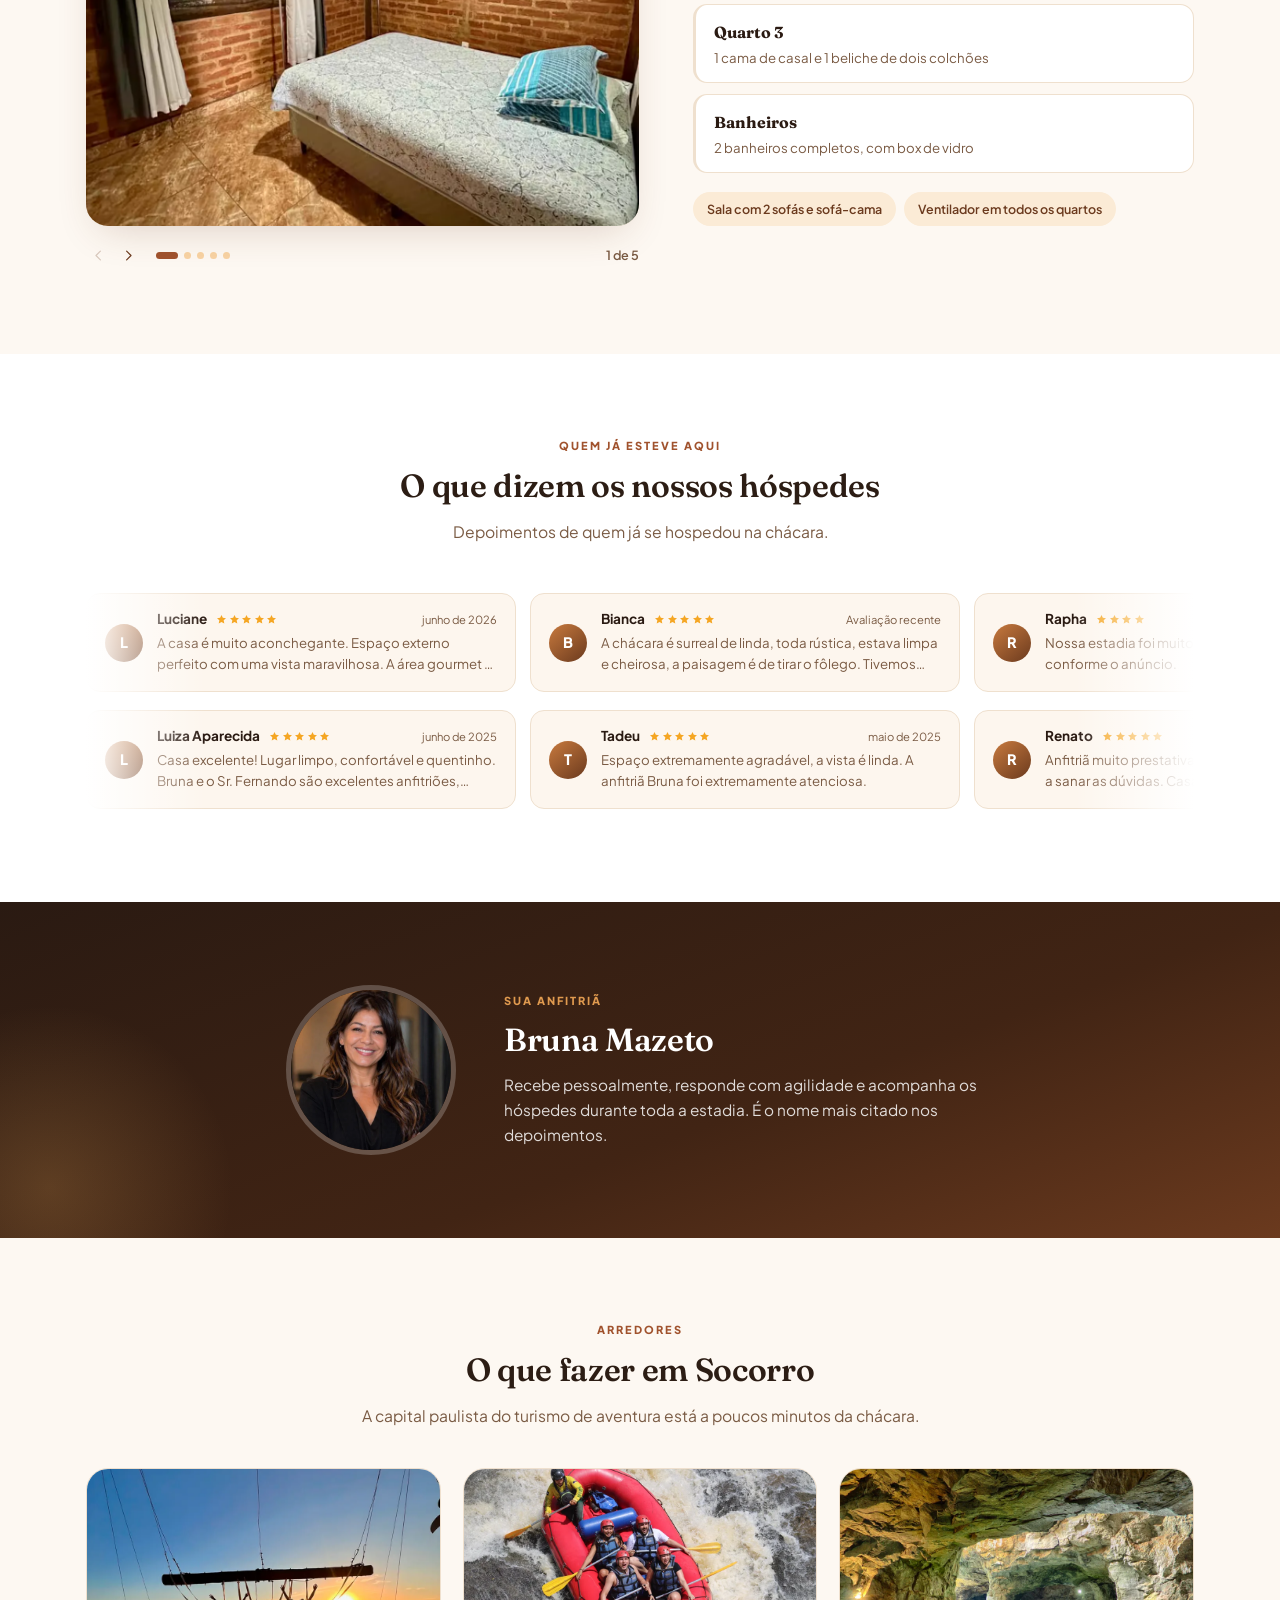
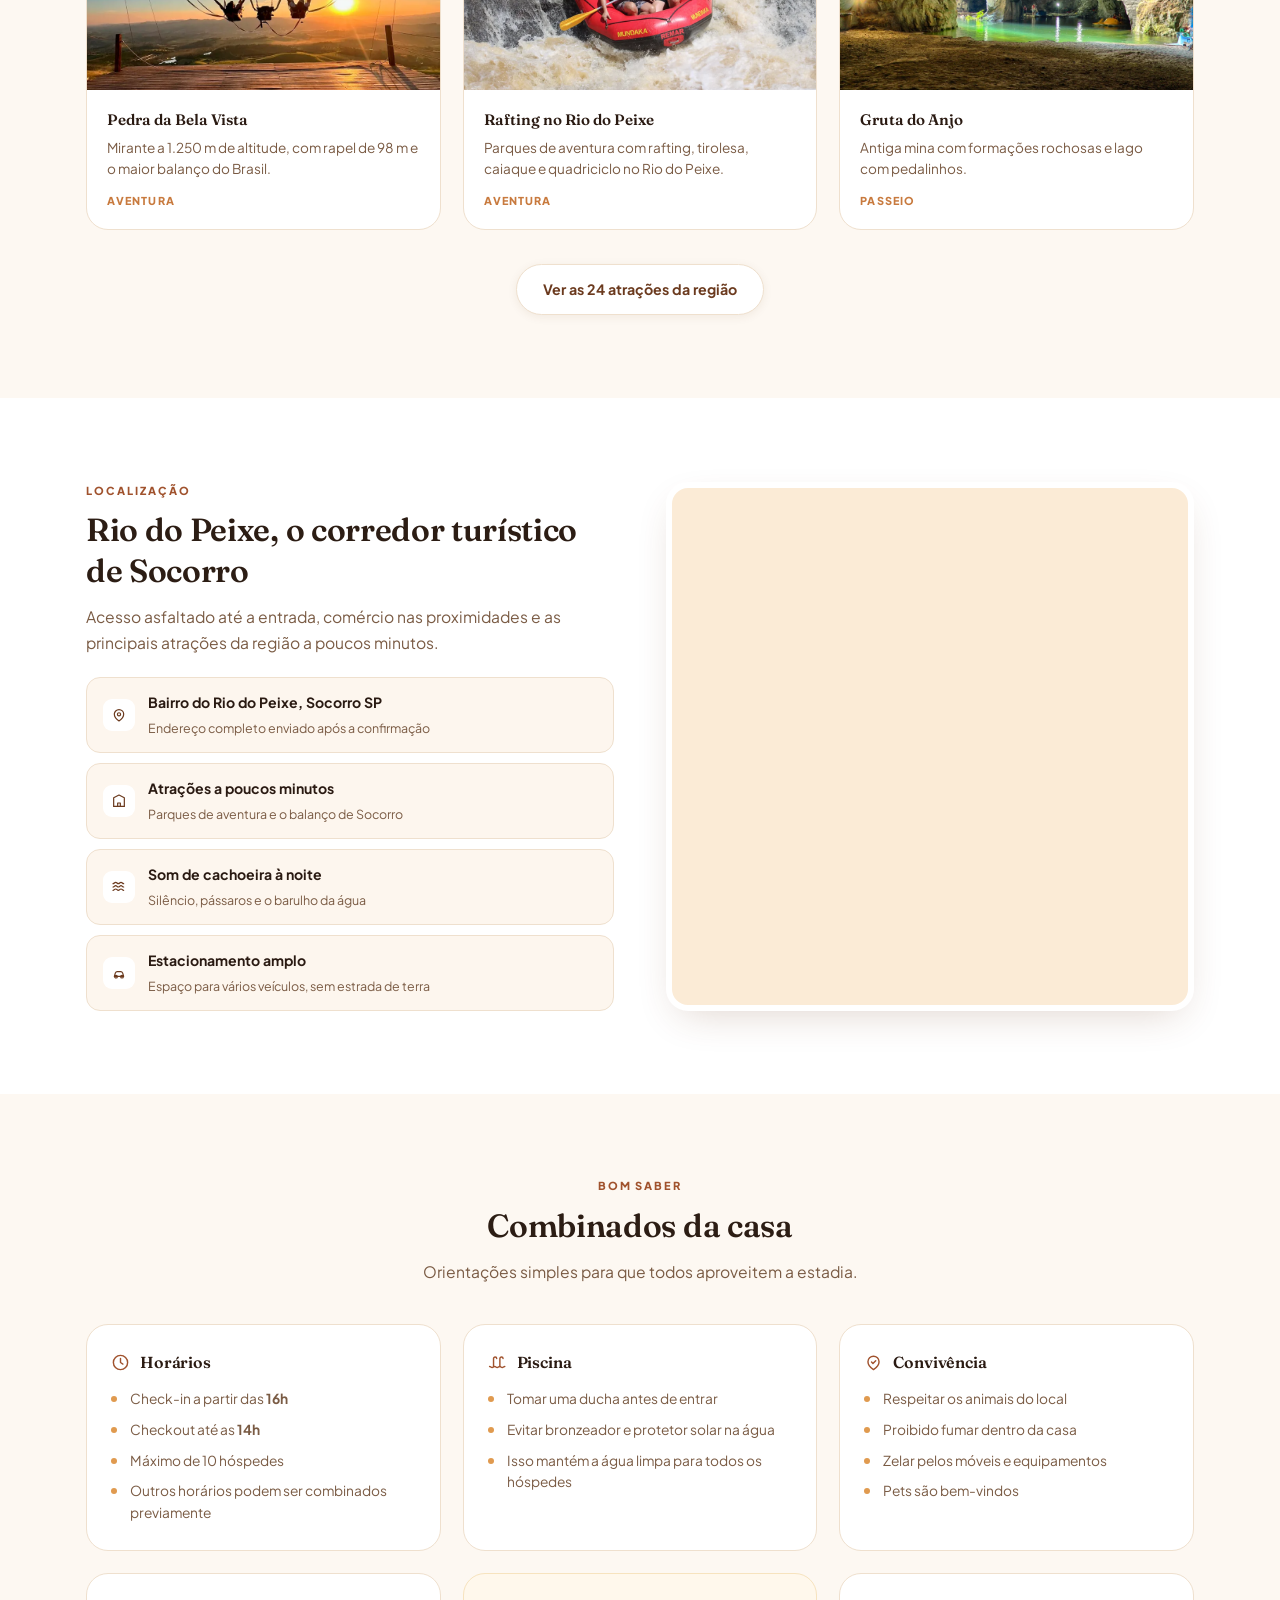
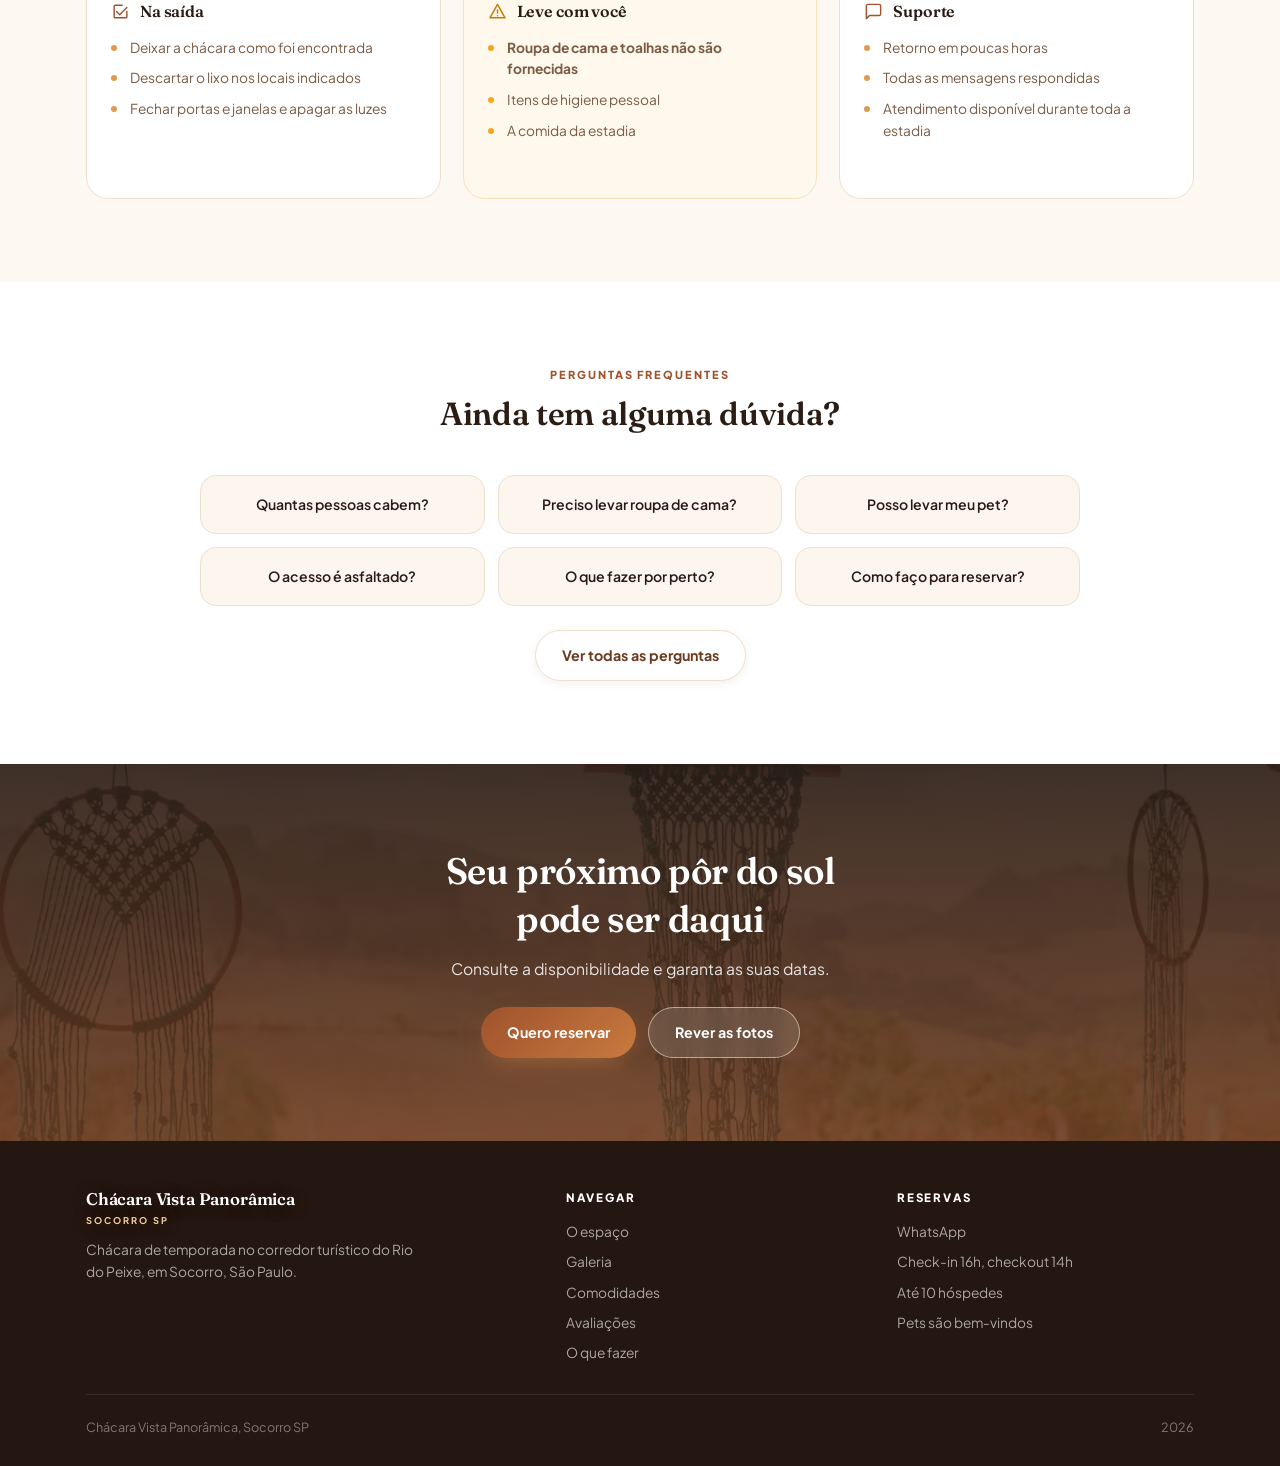
==== commit 73f4344b: "Hero vertical propria para celular e correcao do cache dos assets Os assets estavam com max-age de u" ====
--- a/index.html
+++ b/index.html
@@ -43,7 +43,7 @@
     <picture>
       <!-- No celular a tela e vertical: a foto larga viraria uma fatia estreita.
            Esta versao ja vem recortada em pe, enquadrando ombrelone e piscina. -->
-      <source media="(max-width:760px)" srcset="assets/fotos/hero-mobile.webp" width="1000" height="2000">
+      <source media="(max-width:760px)" srcset="assets/fotos/hero-mobile.webp" width="1080" height="1920">
       <img src="assets/fotos/hero.webp" alt="Piscina com deck de madeira e vista panorâmica para as montanhas de Socorro" width="1920" height="880" fetchpriority="high">
     </picture>
   </div>
